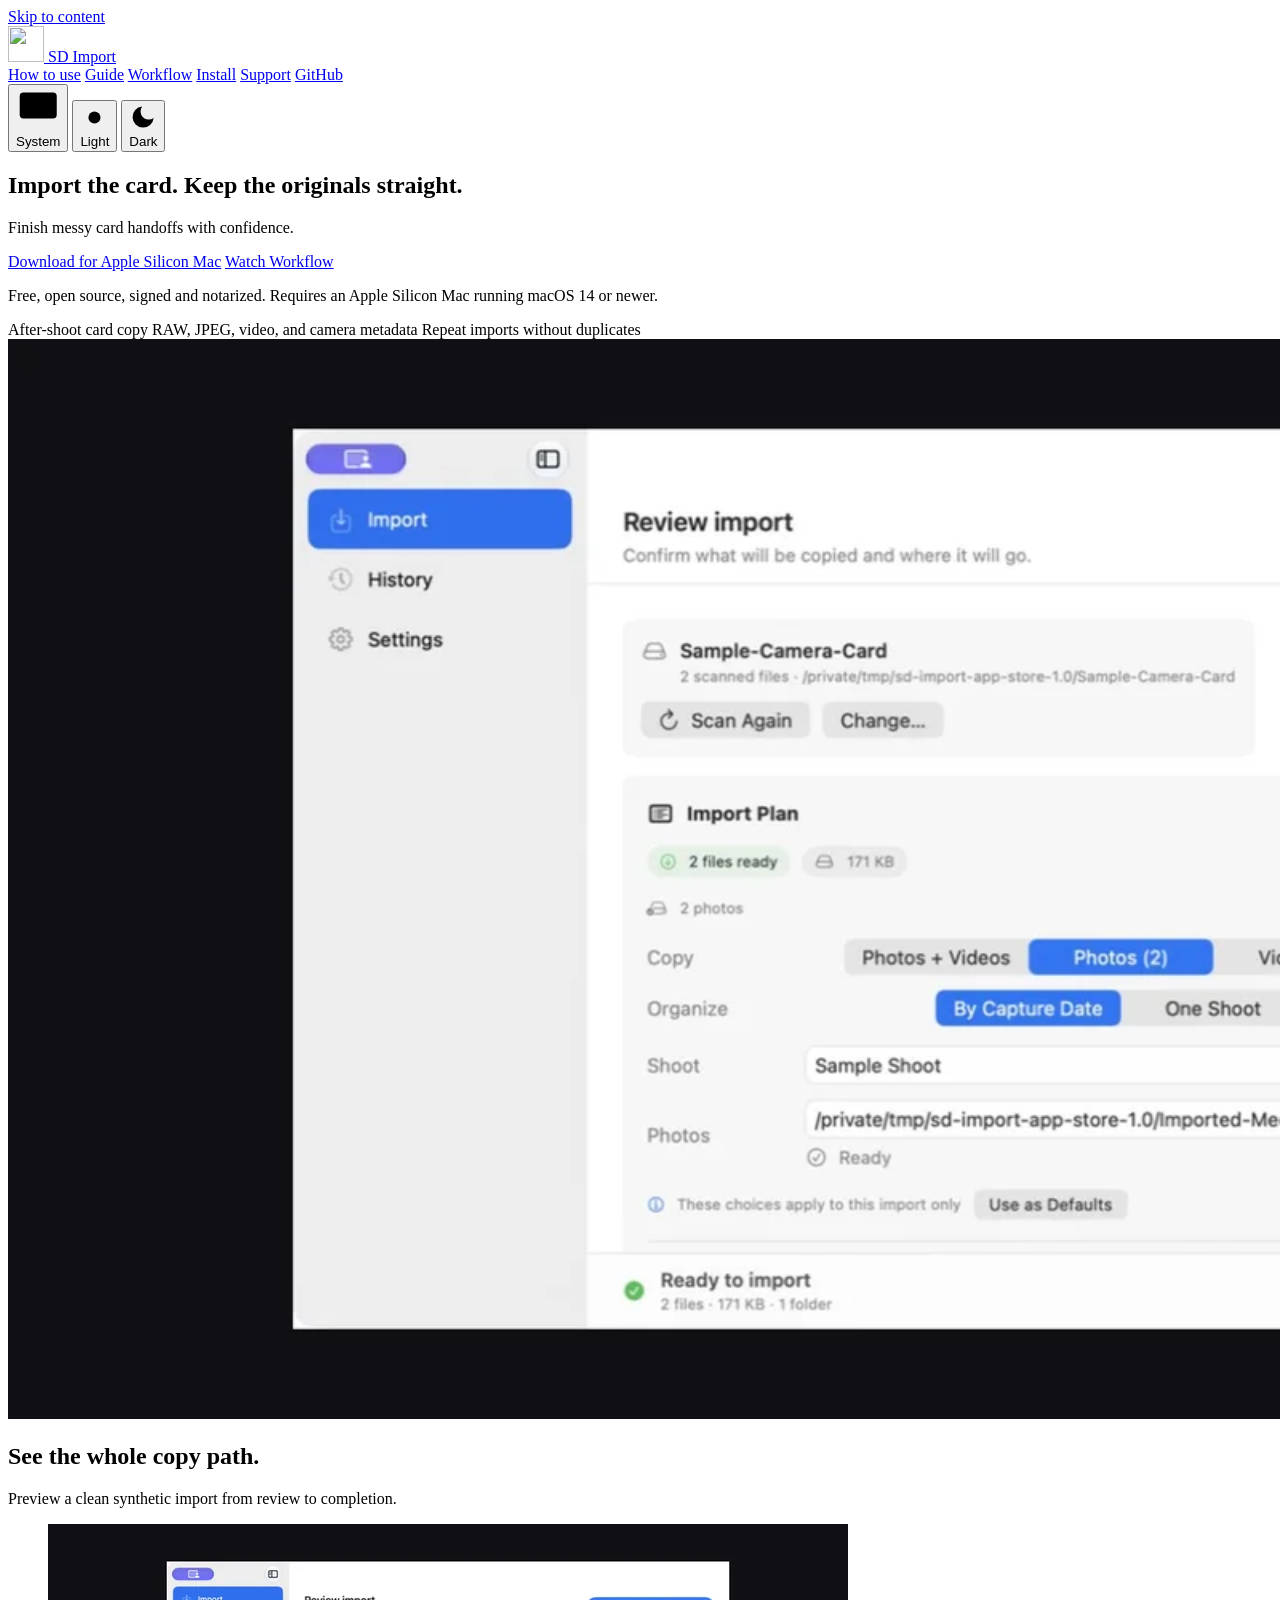
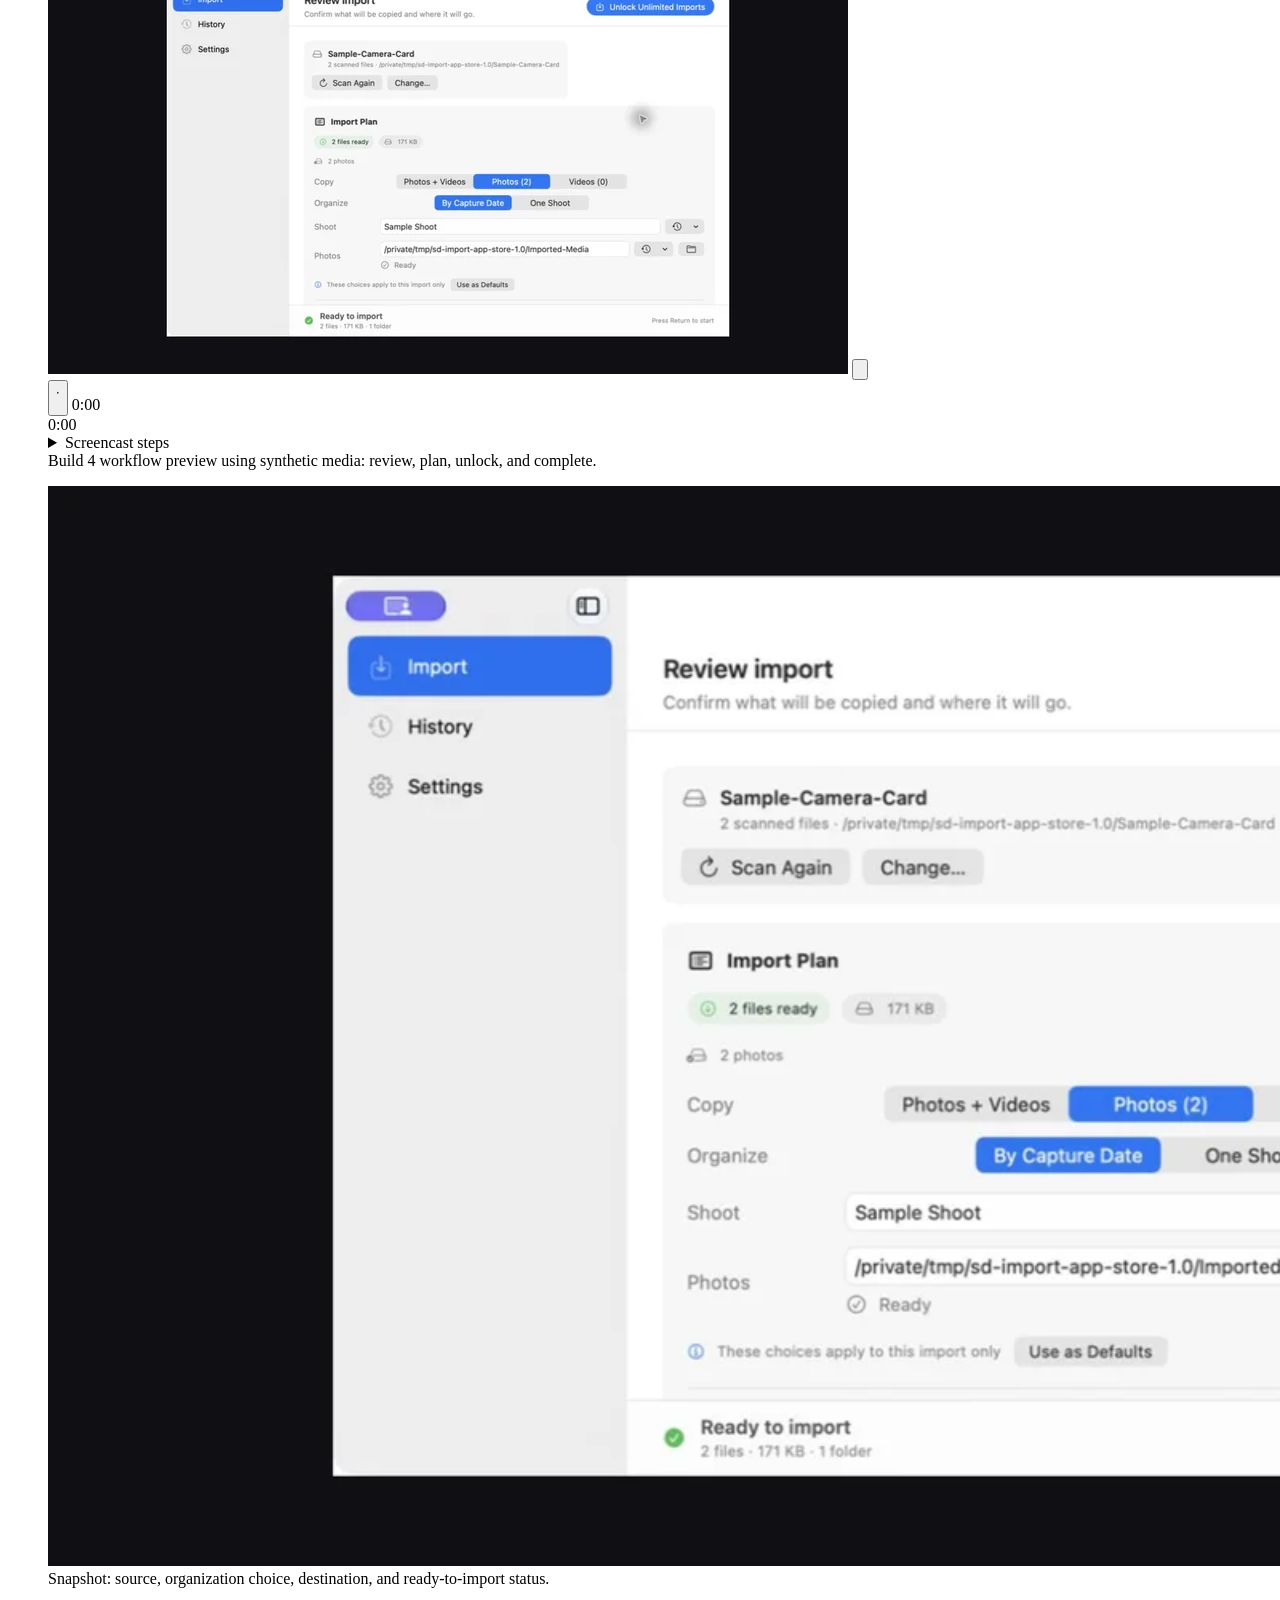
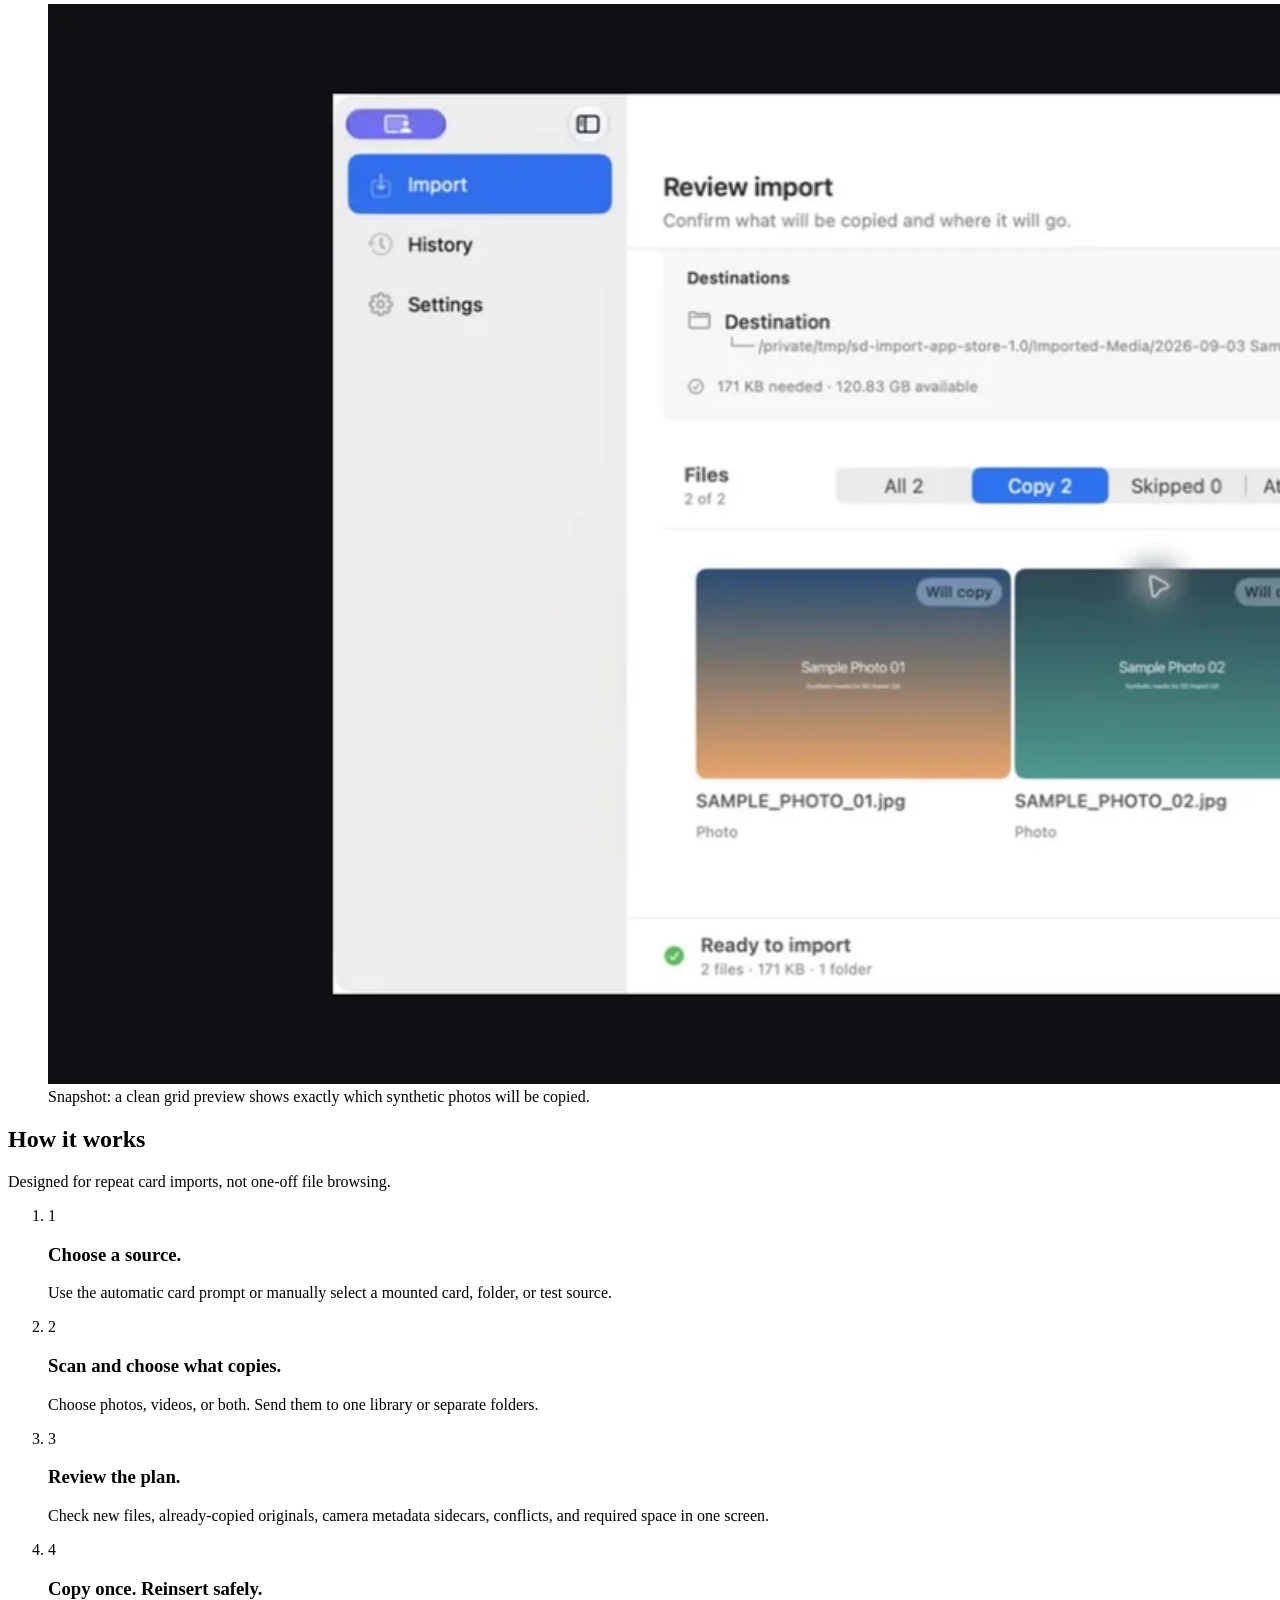
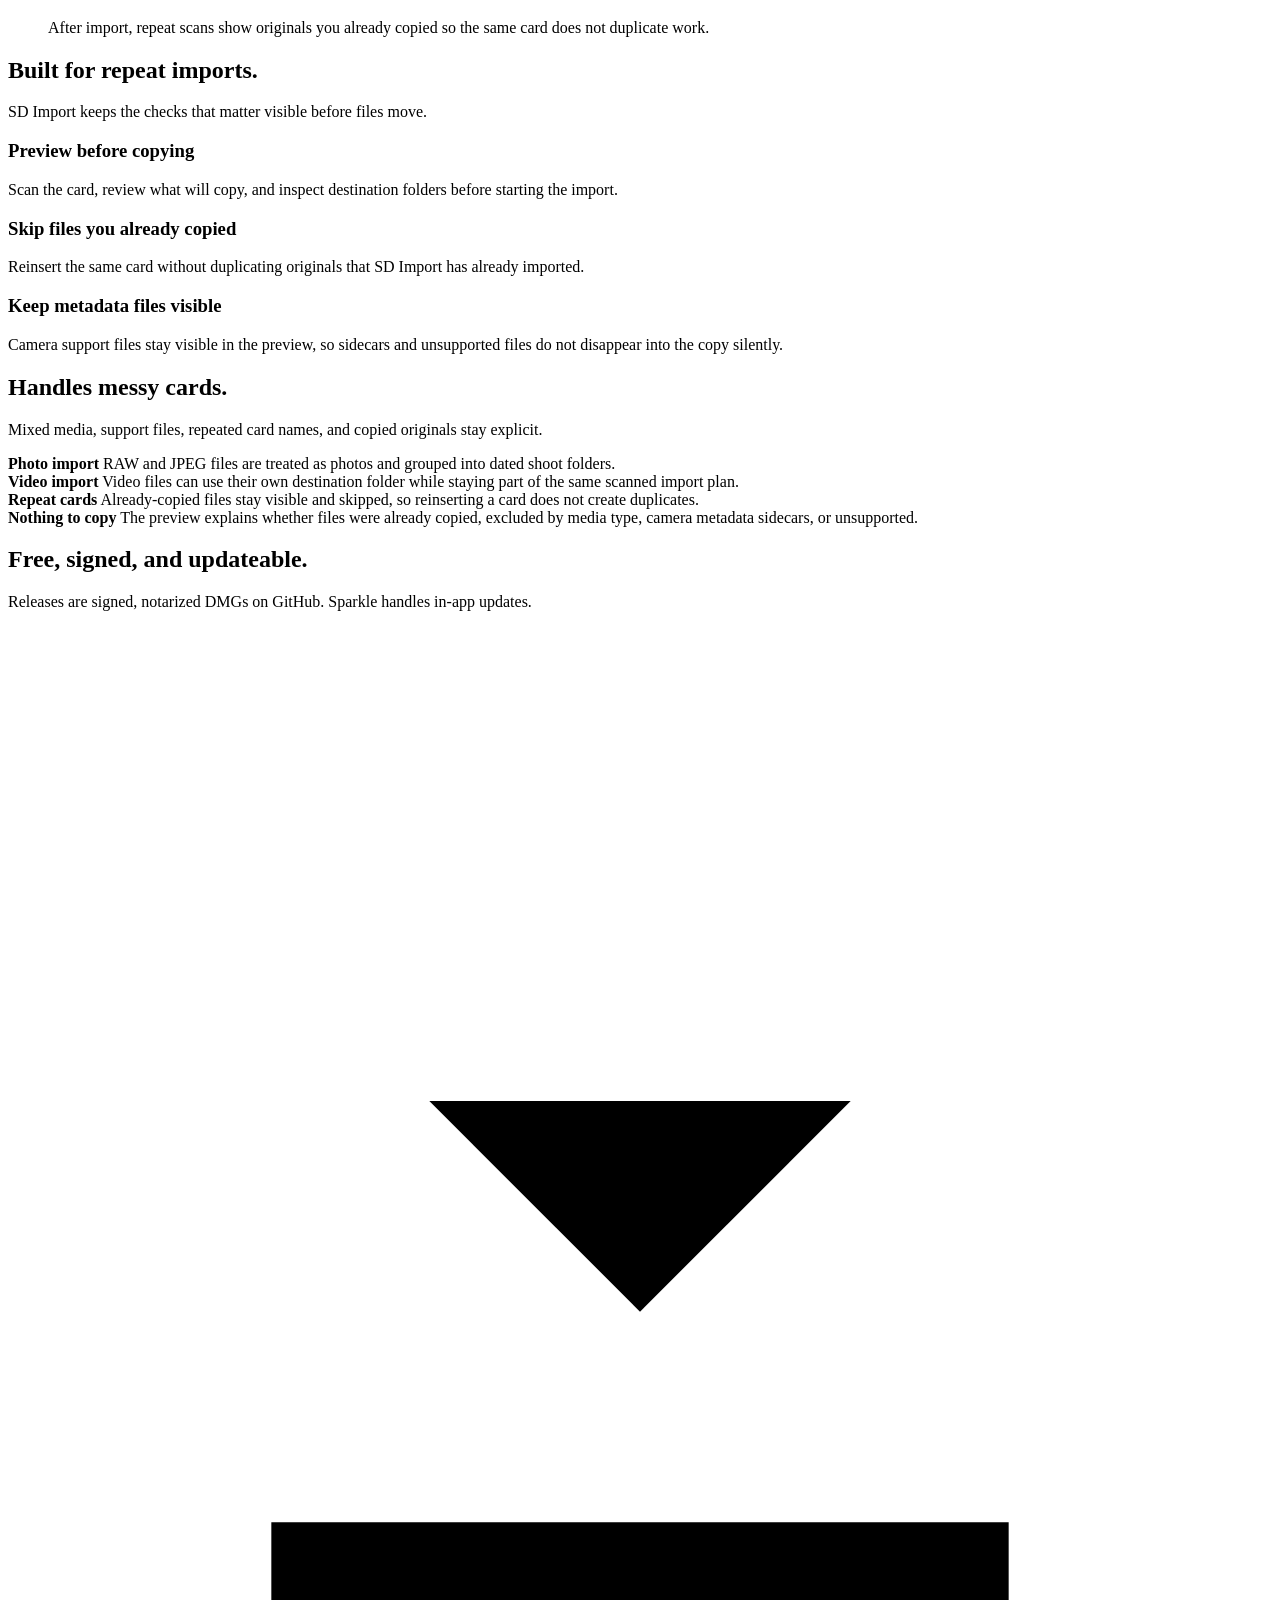
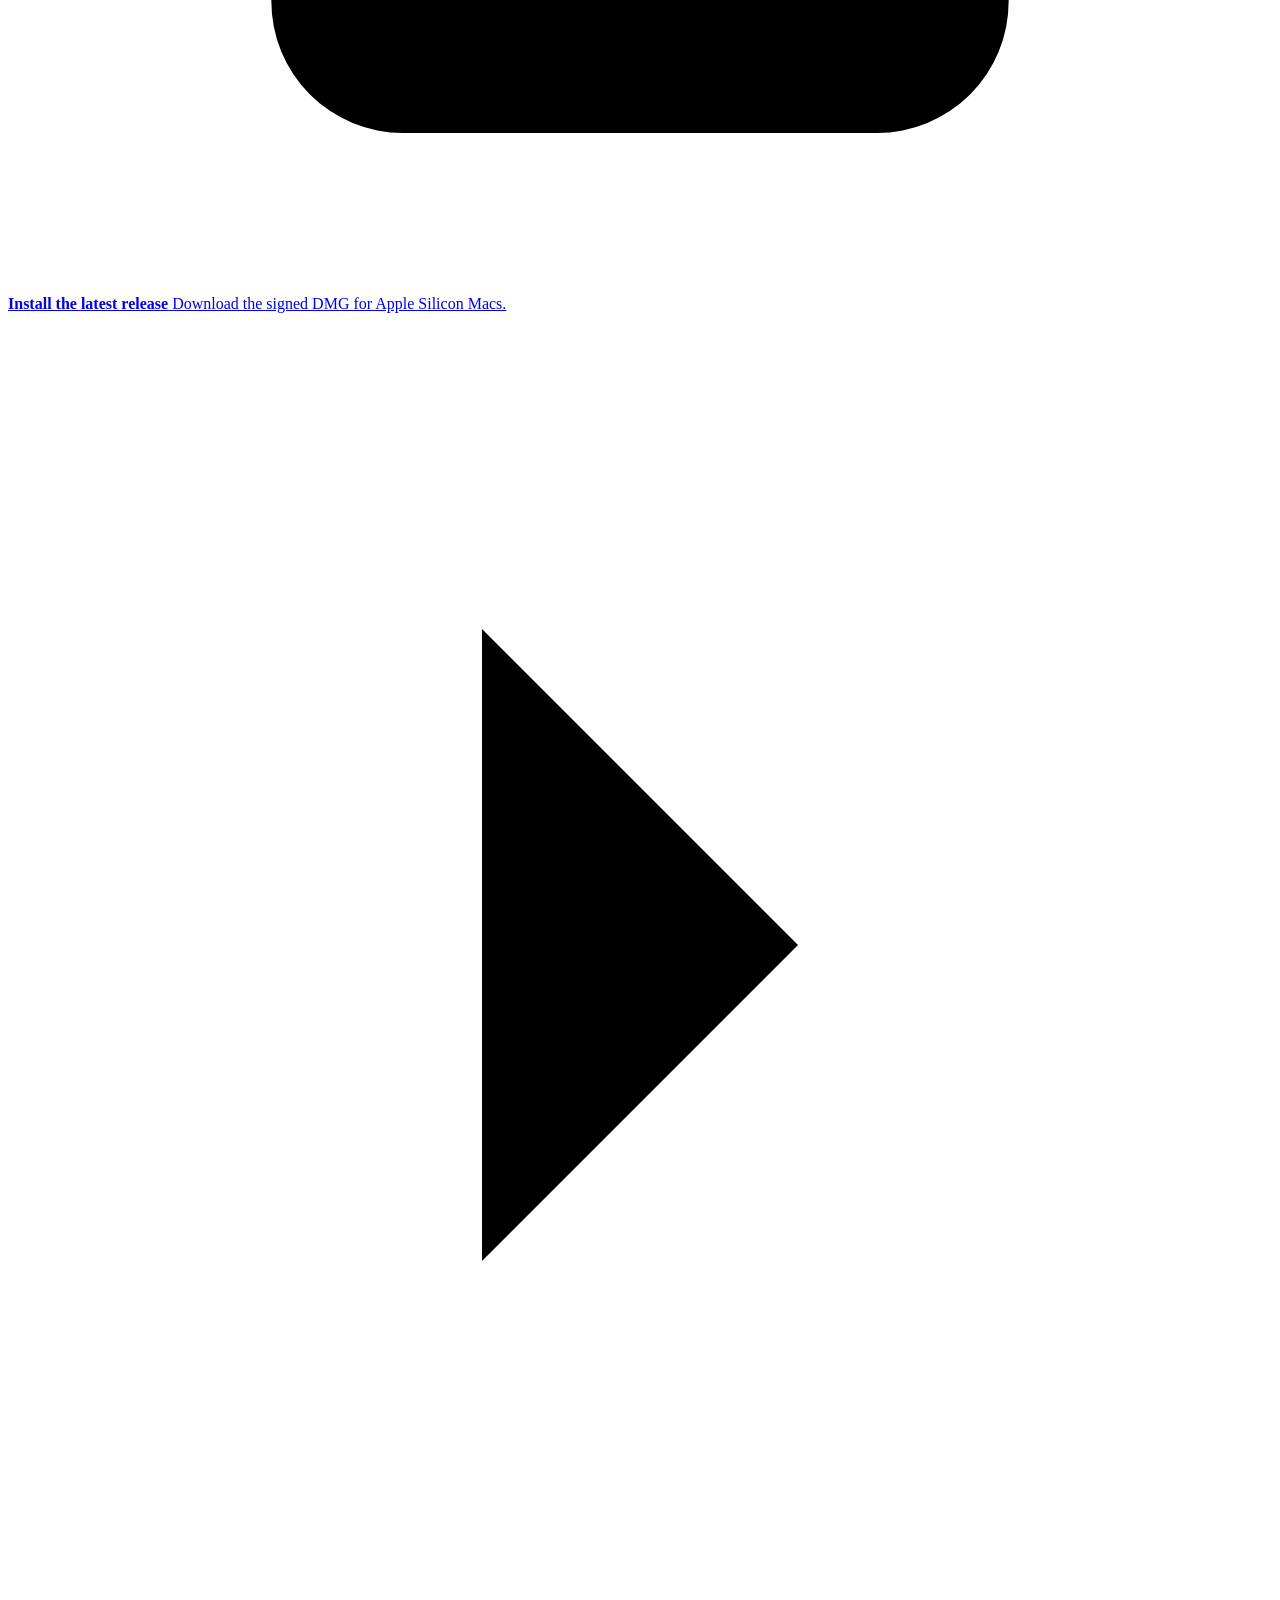
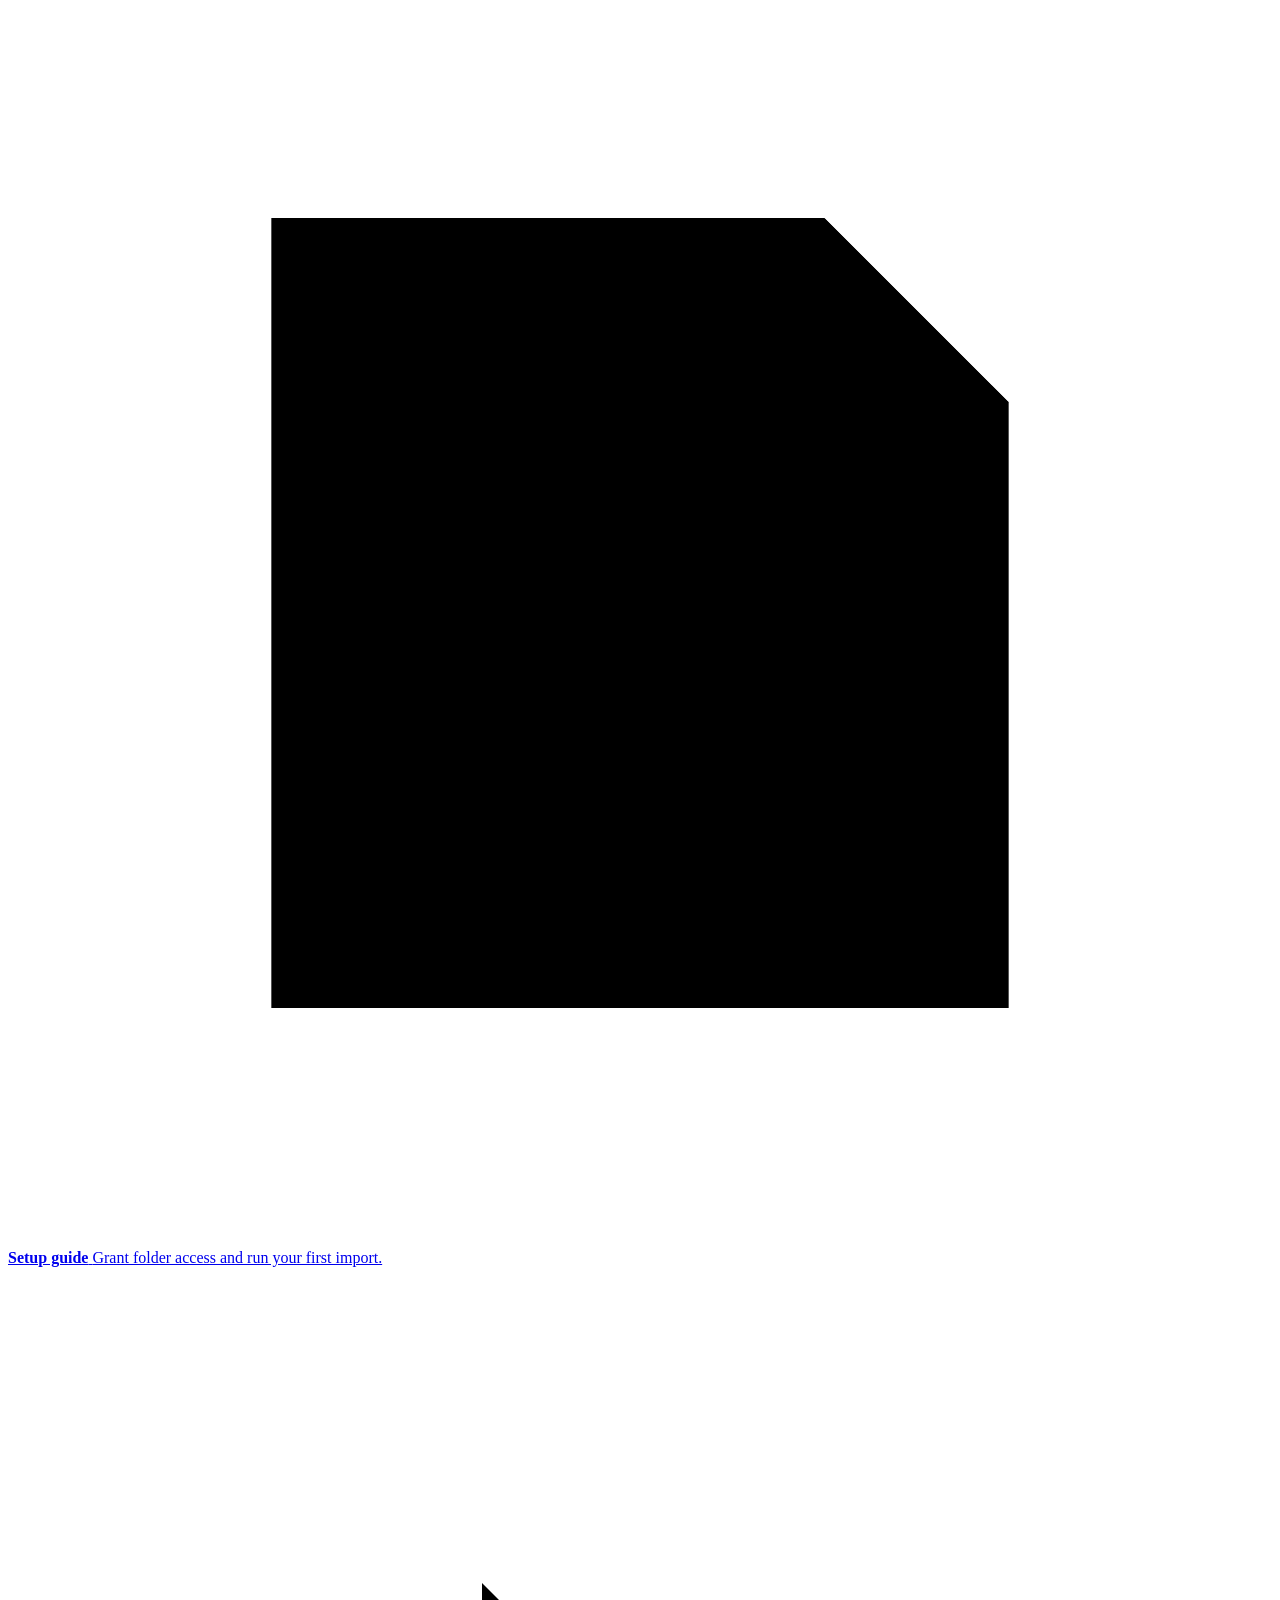
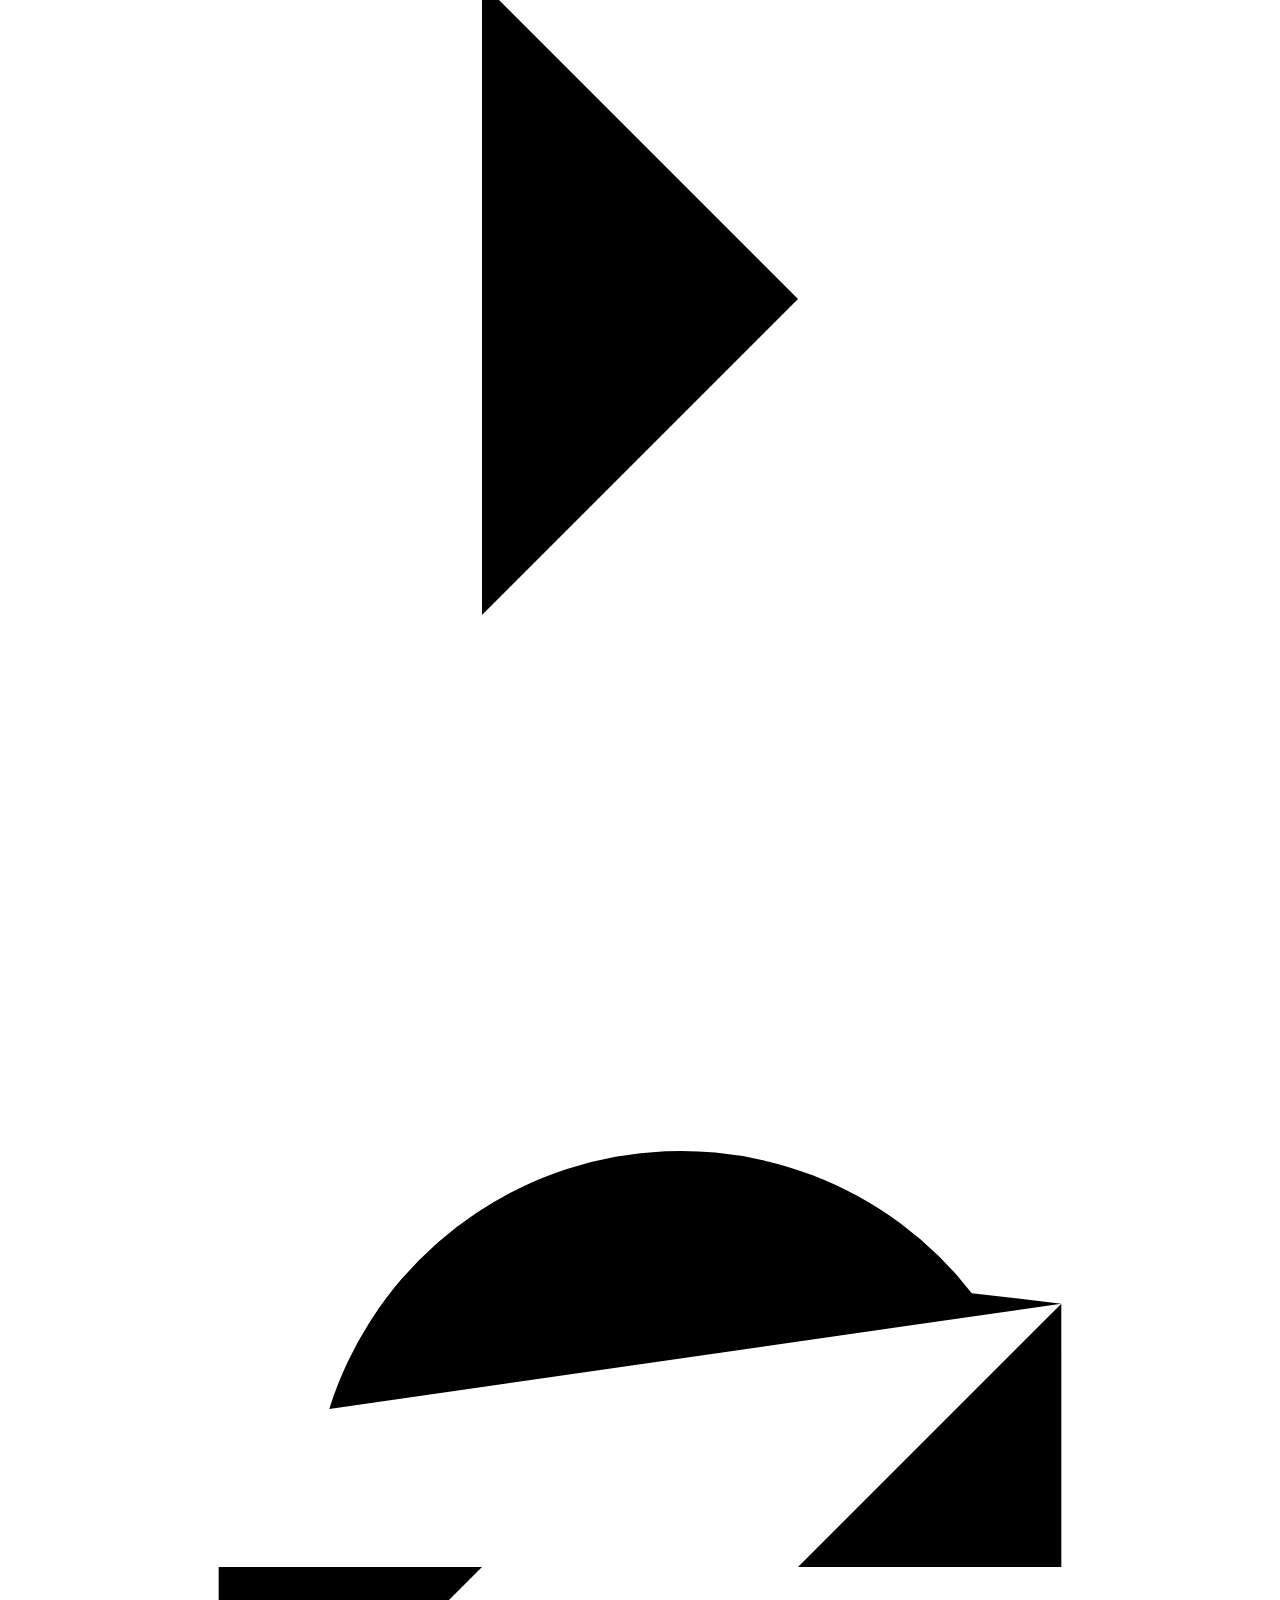
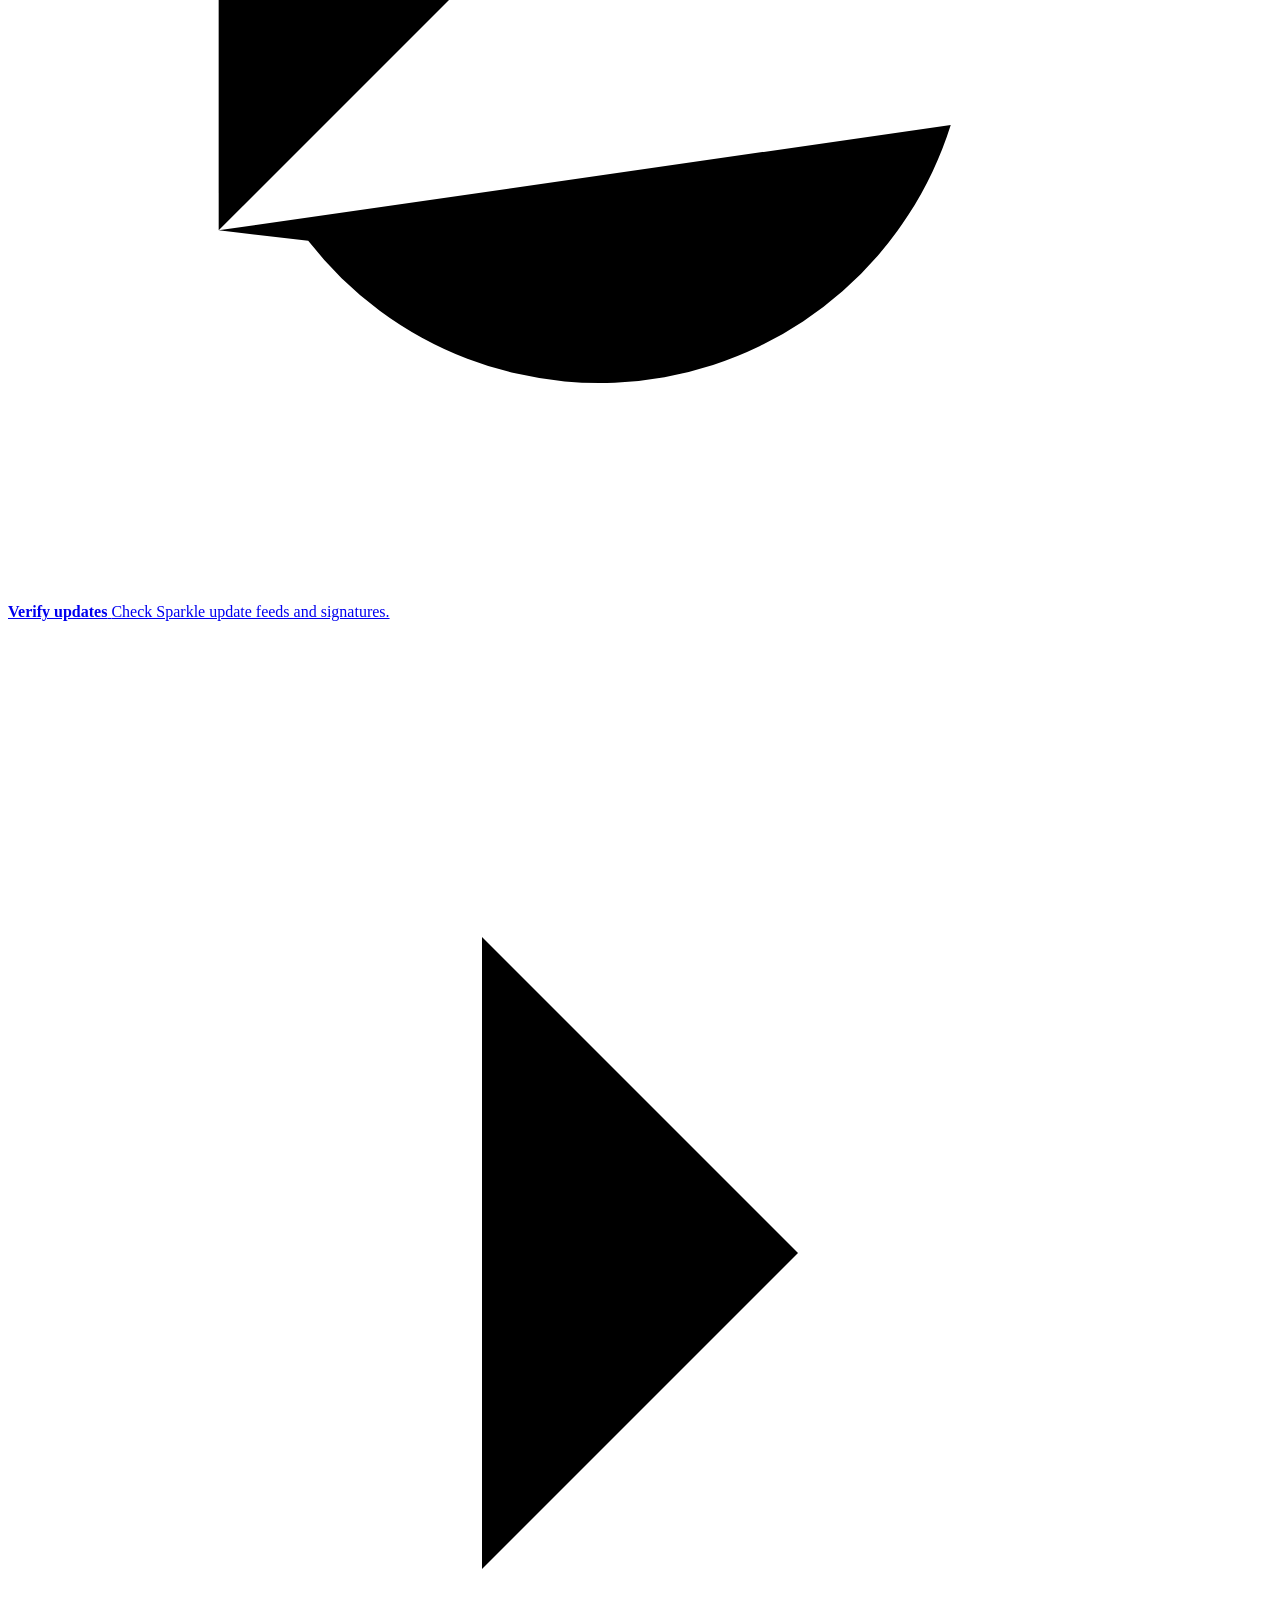
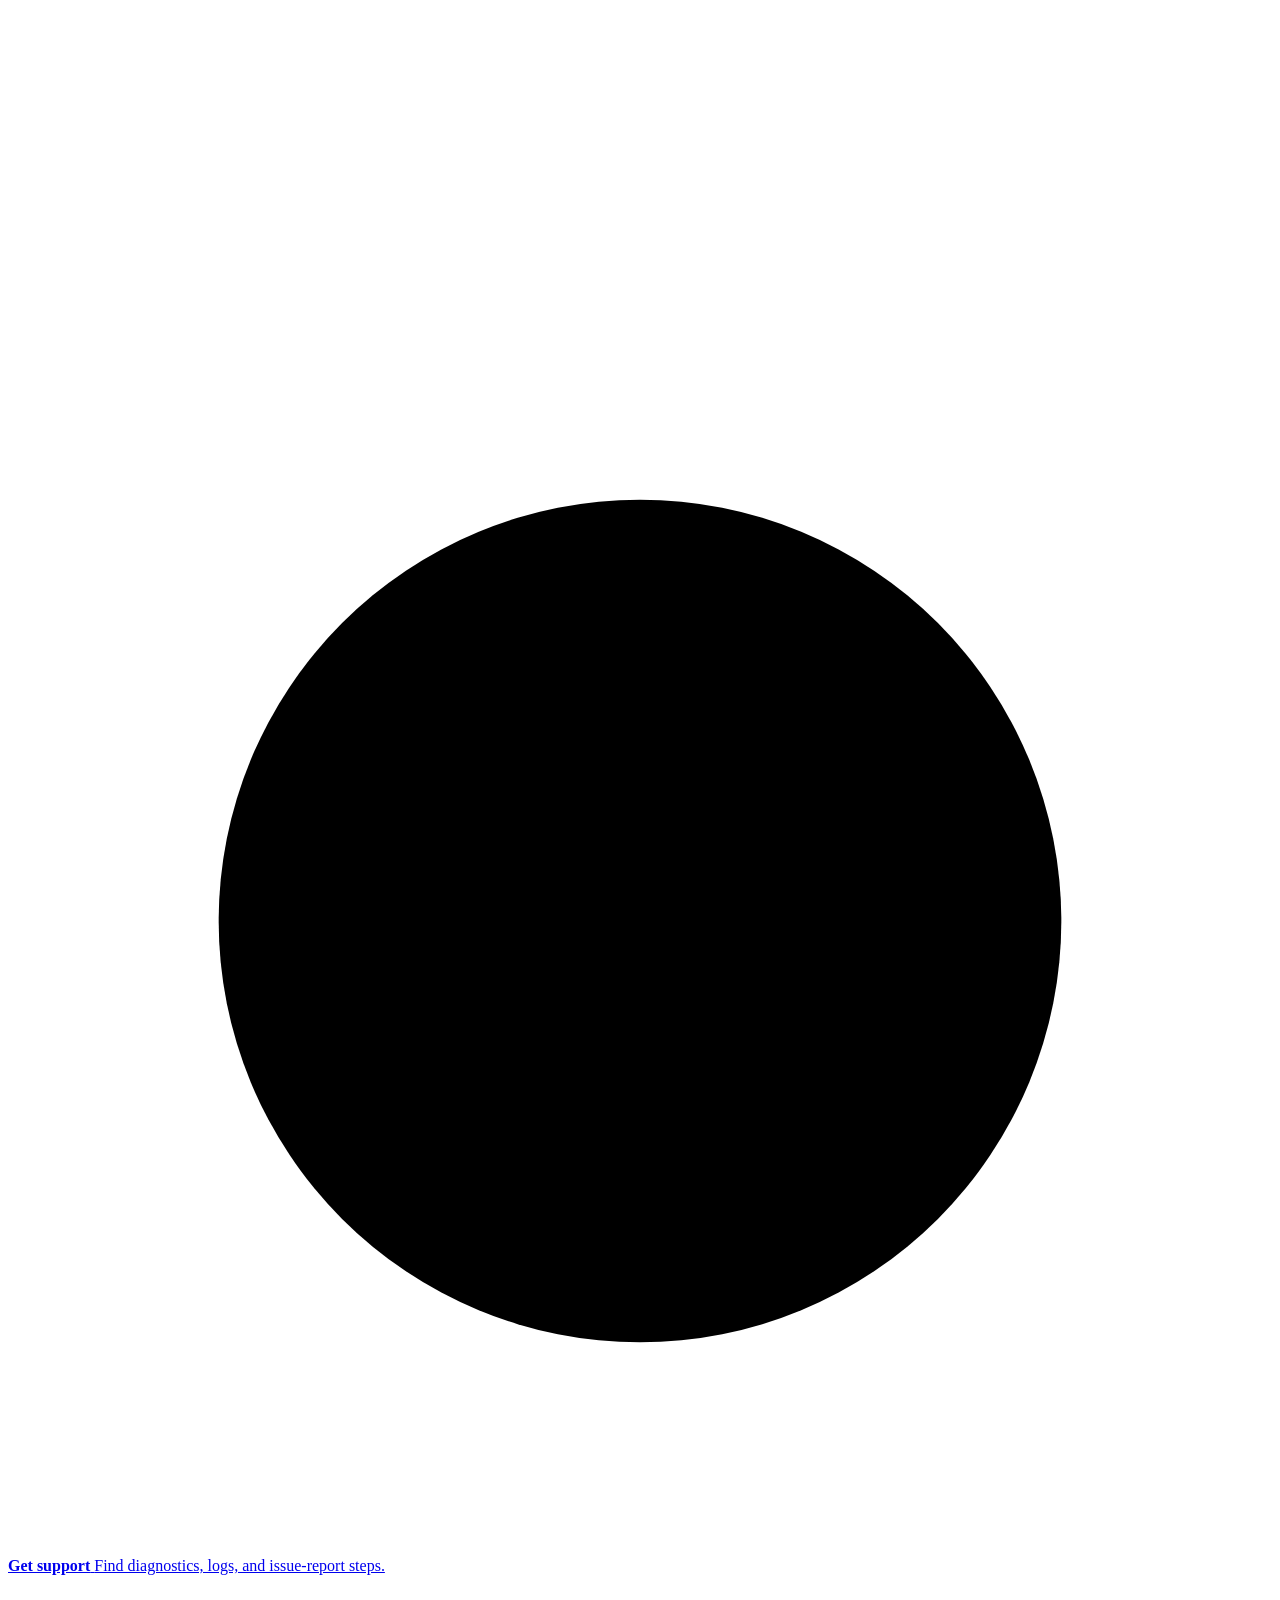
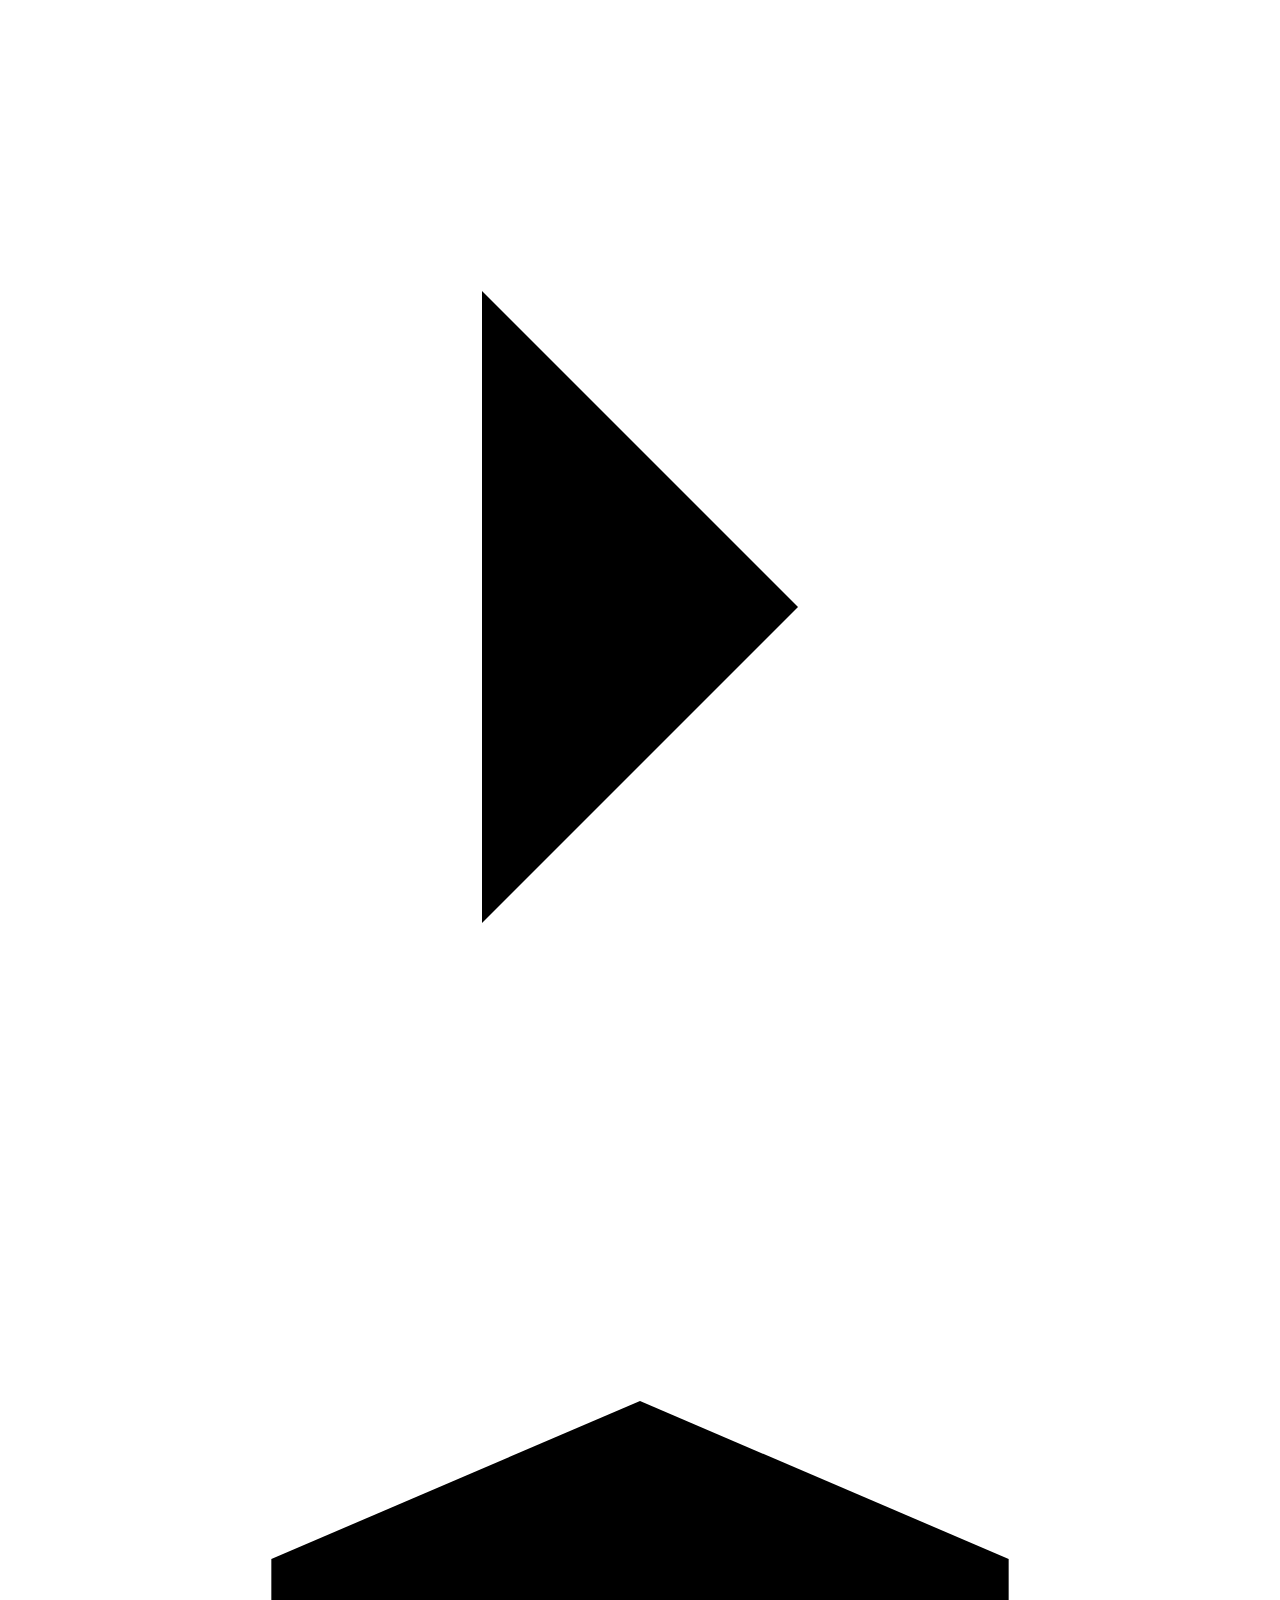
==== docs/index.html @ 29bde865 "Prepare Mac App Store website and release assets" ====
<!DOCTYPE html>
<html lang="en" data-theme="system">
<head>
    <meta charset="UTF-8">
    <meta name="viewport" content="width=device-width, initial-scale=1.0">
    <link rel="icon" type="image/png" sizes="32x32" href="assets/images/favicon-32.png">
    <link rel="icon" type="image/png" sizes="16x16" href="assets/images/favicon-16.png">
    <link rel="apple-touch-icon" href="assets/images/app-icon.png">
    <link rel="preload" as="image" href="assets/images/sd-import-screenshot-light-1200-20260903.webp" imagesrcset="assets/images/sd-import-screenshot-light-640-20260903.webp 640w, assets/images/sd-import-screenshot-light-1200-20260903.webp 1200w, assets/images/sd-import-screenshot-light-1920-20260903.webp 1920w" imagesizes="(max-width: 460px) calc(100vw - 32px), (max-width: 860px) calc(100vw - 40px), 1060px" media="(prefers-color-scheme: light)">
    <link rel="preload" as="image" href="assets/images/sd-import-screenshot-dark-1200-20260903.webp" imagesrcset="assets/images/sd-import-screenshot-dark-640-20260903.webp 640w, assets/images/sd-import-screenshot-dark-1200-20260903.webp 1200w, assets/images/sd-import-screenshot-dark-1920-20260903.webp 1920w" imagesizes="(max-width: 460px) calc(100vw - 32px), (max-width: 860px) calc(100vw - 40px), 1060px" media="(prefers-color-scheme: dark)">
    <meta name="theme-color" content="#ffffff" media="(prefers-color-scheme: light)">
    <meta name="theme-color" content="#0f0f12" media="(prefers-color-scheme: dark)">
    <script>
        document.documentElement.setAttribute("data-theme", localStorage.getItem("theme") || "system");
    </script>
    <title>SD Import - Confident photo and video card imports for macOS.</title>
    <meta name="description" content="SD Import is a free, open-source macOS app for previewing and copying SD-card photos and videos with scan-first planning, dedupe, Sparkle updates, and signed GitHub Releases.">
    <meta property="og:title" content="SD Import">
    <meta property="og:description" content="Confident photo and video card imports for macOS.">
    <meta property="og:type" content="website">
    <meta property="og:url" content="https://sd.jenny.media/">
    <meta property="og:image" content="https://sd.jenny.media/assets/images/sd-import-screenshot.png">
    <meta property="og:image:width" content="1920">
    <meta property="og:image:height" content="1080">
    <meta property="og:site_name" content="SD Import">
    <meta name="twitter:card" content="summary_large_image">
    <meta name="twitter:title" content="SD Import">
    <meta name="twitter:description" content="Confident photo and video card imports for macOS.">
    <meta name="twitter:image" content="https://sd.jenny.media/assets/images/sd-import-screenshot.png">
    <link rel="canonical" href="https://sd.jenny.media/">
    <link rel="stylesheet" href="assets/site-20260512.css?v=20260530c">
    <script type="application/ld+json">
        {
            "@context": "https://schema.org",
            "@type": "SoftwareApplication",
            "name": "SD Import",
            "applicationCategory": "MultimediaApplication",
            "operatingSystem": "macOS 14 or newer",
            "softwareRequirements": "Apple Silicon Mac",
            "description": "A free, open-source macOS app for scan-first SD-card photo and video imports with previewed destinations.",
            "image": "https://sd.jenny.media/assets/images/sd-import-screenshot.png",
            "downloadUrl": "https://github.com/xcv58/sd-import/releases/latest/download/SD-Import.dmg",
            "license": "https://github.com/xcv58/sd-import/blob/master/LICENSE",
            "isAccessibleForFree": true
        }
    </script>
</head>
<body class="preload">
    <a class="skip-link" href="#main">Skip to content</a>
    <div class="container">
        <header class="site-header">
            <a class="logo" href="index.html" aria-label="SD Import home">
                <img src="assets/images/app-icon-72-20260512.webp" width="36" height="36" alt="">
                <span>SD Import</span>
            </a>
            <div class="nav-wrapper">
                <nav class="nav-links" aria-label="Primary">
                    <a href="#how-to-use">How to use</a>
                    <a href="user-guide.html">Guide</a>
                    <a href="#workflow">Workflow</a>
                    <a href="install.html">Install</a>
                    <a href="support.html">Support</a>
                    <a href="https://github.com/xcv58/sd-import">GitHub</a>
                </nav>
                <div class="theme-switch" role="group" aria-label="Theme">
                    <button class="theme-btn" type="button" data-theme-value="system" aria-label="System theme" title="System theme"><svg viewBox="0 0 24 24" aria-hidden="true"><rect x="2" y="3" width="20" height="14" rx="2" ry="2"></rect><line x1="8" y1="21" x2="16" y2="21"></line><line x1="12" y1="17" x2="12" y2="21"></line></svg><span>System</span></button>
                    <button class="theme-btn" type="button" data-theme-value="light" aria-label="Light theme" title="Light theme"><svg viewBox="0 0 24 24" aria-hidden="true"><circle cx="12" cy="12" r="5"></circle><line x1="12" y1="1" x2="12" y2="3"></line><line x1="12" y1="21" x2="12" y2="23"></line><line x1="4.22" y1="4.22" x2="5.64" y2="5.64"></line><line x1="18.36" y1="18.36" x2="19.78" y2="19.78"></line><line x1="1" y1="12" x2="3" y2="12"></line><line x1="21" y1="12" x2="23" y2="12"></line><line x1="4.22" y1="19.78" x2="5.64" y2="18.36"></line><line x1="18.36" y1="5.64" x2="19.78" y2="4.22"></line></svg><span>Light</span></button>
                    <button class="theme-btn" type="button" data-theme-value="dark" aria-label="Dark theme" title="Dark theme"><svg viewBox="0 0 24 24" aria-hidden="true"><path d="M21 12.79A9 9 0 1 1 11.21 3 7 7 0 0 0 21 12.79z"></path></svg><span>Dark</span></button>
                </div>
            </div>
        </header>
    </div>

    <main id="main">
        <section class="hero container">
            <h1>Import the card. Keep the originals straight.</h1>
            <p class="hero-copy">Finish messy card handoffs with confidence.</p>
            <div class="cta-group">
                <a class="cta-button cta-primary" href="https://github.com/xcv58/sd-import/releases/latest/download/SD-Import.dmg">Download for Apple Silicon Mac</a>
                <a class="cta-button cta-secondary" href="#workflow">Watch Workflow</a>
            </div>
            <p class="cta-note">Free, open source, signed and notarized. Requires an Apple Silicon Mac running macOS 14 or newer.</p>

            <div class="hero-use-case">
                <span>After-shoot card copy</span>
                <span>RAW, JPEG, video, and camera metadata</span>
                <span>Repeat imports without duplicates</span>
            </div>

            <div class="hero-visual">
                <picture class="hero-visual-picture">
                    <source type="image/webp" srcset="assets/images/sd-import-screenshot-light-640-20260903.webp 640w, assets/images/sd-import-screenshot-light-1200-20260903.webp 1200w, assets/images/sd-import-screenshot-light-1920-20260903.webp 1920w" data-light-srcset="assets/images/sd-import-screenshot-light-640-20260903.webp 640w, assets/images/sd-import-screenshot-light-1200-20260903.webp 1200w, assets/images/sd-import-screenshot-light-1920-20260903.webp 1920w" data-dark-srcset="assets/images/sd-import-screenshot-dark-640-20260903.webp 640w, assets/images/sd-import-screenshot-dark-1200-20260903.webp 1200w, assets/images/sd-import-screenshot-dark-1920-20260903.webp 1920w" sizes="(max-width: 460px) calc(100vw - 32px), (max-width: 860px) calc(100vw - 40px), 1060px">
                    <img class="hero-screenshot" src="assets/images/sd-import-screenshot-light-20260903.png" data-light-src="assets/images/sd-import-screenshot-light-20260903.png" data-dark-src="assets/images/sd-import-screenshot-dark-20260903.png" width="1920" height="1080" fetchpriority="high" decoding="async" alt="SD Import review screen showing two synthetic photos, capture-date organization, a selected destination, and a ready-to-import plan.">
                </picture>
            </div>
        </section>

        <section class="section section-divider" id="workflow">
            <div class="container media-layout">
                <div class="section-header">
                    <h2>See the whole copy path.</h2>
                    <p>Preview a clean synthetic import from review to completion.</p>
                </div>
                <div class="media-grid">
                    <figure class="media-frame">
                        <div class="lite-video-player" data-video-player>
                            <video playsinline muted preload="metadata" poster="assets/images/sd-import-screenshot-light-800-20260903.webp" data-light-poster="assets/images/sd-import-screenshot-light-800-20260903.webp" data-dark-poster="assets/images/sd-import-screenshot-dark-800-20260903.webp" aria-describedby="screencast-caption">
                                <source src="assets/media/sd-import-screencast-light-20260903.mp4" data-light-src="assets/media/sd-import-screencast-light-20260903.mp4" data-dark-src="assets/media/sd-import-screencast-dark-20260903.mp4" type="video/mp4">
                                Your browser does not support the SD Import screencast.
                            </video>
                            <button class="video-overlay-play" type="button" data-video-overlay aria-label="Play screencast">
                                <svg viewBox="0 0 24 24" aria-hidden="true">
                                    <path d="M8 5v14l11-7Z"></path>
                                </svg>
                            </button>
                            <div class="lite-video-controls" aria-label="Screencast controls">
                                <button class="video-control video-play-toggle" type="button" data-video-play aria-label="Play screencast">
                                    <svg class="icon-play" viewBox="0 0 24 24" aria-hidden="true">
                                        <path d="M8 5v14l11-7Z"></path>
                                    </svg>
                                    <svg class="icon-pause" viewBox="0 0 24 24" aria-hidden="true">
                                        <path d="M8 5v14M16 5v14"></path>
                                    </svg>
                                </button>
                                <span class="video-time" data-video-current>0:00</span>
                                <div class="video-scrubber" data-video-scrubber role="slider" tabindex="0" aria-label="Screencast timeline" aria-valuemin="0" aria-valuemax="1000" aria-valuenow="0" aria-valuetext="0:00">
                                    <span class="video-scrubber-track">
                                        <span class="video-scrubber-fill" data-video-progress></span>
                                    </span>
                                </div>
                                <span class="video-time" data-video-duration>0:00</span>
                            </div>
                        </div>
                        <details class="video-transcript">
                            <summary>Screencast steps</summary>
                            <ol>
                                <li>The file preview shows two synthetic photos ready to copy.</li>
                                <li>The import plan shows capture-date organization and the selected destination.</li>
                                <li>The lifetime purchase sheet explains the one-time unlock and Family Sharing.</li>
                                <li>The completion receipt confirms two copied files with no skips or failures.</li>
                            </ol>
                        </details>
                        <figcaption id="screencast-caption">Build 4 workflow preview using synthetic media: review, plan, unlock, and complete.</figcaption>
                    </figure>
                    <figure class="media-frame">
                        <picture>
                            <source type="image/webp" srcset="assets/images/sd-import-screenshot-light-640-20260903.webp 640w, assets/images/sd-import-screenshot-light-1200-20260903.webp 1200w, assets/images/sd-import-screenshot-light-1920-20260903.webp 1920w" data-light-srcset="assets/images/sd-import-screenshot-light-640-20260903.webp 640w, assets/images/sd-import-screenshot-light-1200-20260903.webp 1200w, assets/images/sd-import-screenshot-light-1920-20260903.webp 1920w" data-dark-srcset="assets/images/sd-import-screenshot-dark-640-20260903.webp 640w, assets/images/sd-import-screenshot-dark-1200-20260903.webp 1200w, assets/images/sd-import-screenshot-dark-1920-20260903.webp 1920w" sizes="(max-width: 860px) calc(100vw - 40px), 709px">
                            <img src="assets/images/sd-import-screenshot-light-20260903.png" data-light-src="assets/images/sd-import-screenshot-light-20260903.png" data-dark-src="assets/images/sd-import-screenshot-dark-20260903.png" width="1920" height="1080" loading="lazy" decoding="async" alt="SD Import destination plan for two synthetic photos organized as Sample Shoot.">
                        </picture>
                        <figcaption>Snapshot: source, organization choice, destination, and ready-to-import status.</figcaption>
                    </figure>
                    <figure class="media-frame">
                        <picture>
                            <source type="image/webp" srcset="assets/images/sd-import-screenshot-files-light-640-20260903.webp 640w, assets/images/sd-import-screenshot-files-light-1200-20260903.webp 1200w, assets/images/sd-import-screenshot-files-light-1920-20260903.webp 1920w" data-light-srcset="assets/images/sd-import-screenshot-files-light-640-20260903.webp 640w, assets/images/sd-import-screenshot-files-light-1200-20260903.webp 1200w, assets/images/sd-import-screenshot-files-light-1920-20260903.webp 1920w" data-dark-srcset="assets/images/sd-import-screenshot-files-dark-640-20260903.webp 640w, assets/images/sd-import-screenshot-files-dark-1200-20260903.webp 1200w, assets/images/sd-import-screenshot-files-dark-1920-20260903.webp 1920w" sizes="(max-width: 860px) calc(100vw - 40px), 709px">
                            <img src="assets/images/sd-import-screenshot-files-light-20260903.png" data-light-src="assets/images/sd-import-screenshot-files-light-20260903.png" data-dark-src="assets/images/sd-import-screenshot-files-dark-20260903.png" width="1920" height="1080" loading="lazy" decoding="async" alt="SD Import grid preview showing two synthetic sample photos marked Will copy.">
                        </picture>
                        <figcaption>Snapshot: a clean grid preview shows exactly which synthetic photos will be copied.</figcaption>
                    </figure>
                </div>
            </div>
        </section>

        <section class="section section-divider" id="how-to-use">
            <div class="container two-column">
                <div class="section-header">
                    <h2>How it works</h2>
                    <p>Designed for repeat card imports, not one-off file browsing.</p>
                </div>
                <ol class="workflow-steps">
                    <li>
                        <span class="step-number">1</span>
                        <div>
                            <h3>Choose a source.</h3>
                            <p>Use the automatic card prompt or manually select a mounted card, folder, or test source.</p>
                        </div>
                    </li>
                    <li>
                        <span class="step-number">2</span>
                        <div>
                            <h3>Scan and choose what copies.</h3>
                            <p>Choose photos, videos, or both. Send them to one library or separate folders.</p>
                        </div>
                    </li>
                    <li>
                        <span class="step-number">3</span>
                        <div>
                            <h3>Review the plan.</h3>
                            <p>Check new files, already-copied originals, camera metadata sidecars, conflicts, and required space in one screen.</p>
                        </div>
                    </li>
                    <li>
                        <span class="step-number">4</span>
                        <div>
                            <h3>Copy once. Reinsert safely.</h3>
                            <p>After import, repeat scans show originals you already copied so the same card does not duplicate work.</p>
                        </div>
                    </li>
                </ol>
            </div>
        </section>

        <section class="section section-divider">
            <div class="container">
                <div class="section-header">
                    <h2>Built for repeat imports.</h2>
                    <p>SD Import keeps the checks that matter visible before files move.</p>
                </div>
                <div class="grid">
                    <article class="card">
                        <h3>Preview before copying</h3>
                        <p>Scan the card, review what will copy, and inspect destination folders before starting the import.</p>
                    </article>
                    <article class="card">
                        <h3>Skip files you already copied</h3>
                        <p>Reinsert the same card without duplicating originals that SD Import has already imported.</p>
                    </article>
                    <article class="card">
                        <h3>Keep metadata files visible</h3>
                        <p>Camera support files stay visible in the preview, so sidecars and unsupported files do not disappear into the copy silently.</p>
                    </article>
                </div>
            </div>
        </section>

        <section class="section section-divider" id="use-cases">
            <div class="container two-column">
                <div class="section-header">
                    <h2>Handles messy cards.</h2>
                    <p>Mixed media, support files, repeated card names, and copied originals stay explicit.</p>
                </div>
                <div class="use-case-list">
                    <div class="use-case-row">
                        <strong>Photo import</strong>
                        <span>RAW and JPEG files are treated as photos and grouped into dated shoot folders.</span>
                    </div>
                    <div class="use-case-row">
                        <strong>Video import</strong>
                        <span>Video files can use their own destination folder while staying part of the same scanned import plan.</span>
                    </div>
                    <div class="use-case-row">
                        <strong>Repeat cards</strong>
                        <span>Already-copied files stay visible and skipped, so reinserting a card does not create duplicates.</span>
                    </div>
                    <div class="use-case-row">
                        <strong>Nothing to copy</strong>
                        <span>The preview explains whether files were already copied, excluded by media type, camera metadata sidecars, or unsupported.</span>
                    </div>
                </div>
            </div>
        </section>

        <section class="section section-divider">
            <div class="container two-column">
                <div class="section-header">
                    <h2>Free, signed, and updateable.</h2>
                    <p>Releases are signed, notarized DMGs on GitHub. Sparkle handles in-app updates.</p>
                </div>
                <nav class="resource-list" aria-label="Release resources">
                    <a class="resource-link" href="install.html">
                        <span class="resource-icon" aria-hidden="true">
                            <svg viewBox="0 0 24 24">
                                <path d="M12 3v10"></path>
                                <path d="m8 9 4 4 4-4"></path>
                                <path d="M5 17v1.5A2.5 2.5 0 0 0 7.5 21h9a2.5 2.5 0 0 0 2.5-2.5V17"></path>
                            </svg>
                        </span>
                        <span class="resource-copy">
                            <strong>Install the latest release</strong>
                            <span>Download the signed DMG for Apple Silicon Macs.</span>
                        </span>
                        <span class="resource-arrow" aria-hidden="true">
                            <svg viewBox="0 0 24 24">
                                <path d="m9 18 6-6-6-6"></path>
                            </svg>
                        </span>
                    </a>
                    <a class="resource-link" href="user-guide.html">
                        <span class="resource-icon" aria-hidden="true">
                            <svg viewBox="0 0 24 24">
                                <path d="M5 4.5h10.5L19 8v11.5H5z"></path>
                                <path d="M15.5 4.5V8H19"></path>
                                <path d="M8 12h8"></path>
                                <path d="M8 15.5h6"></path>
                            </svg>
                        </span>
                        <span class="resource-copy">
                            <strong>Setup guide</strong>
                            <span>Grant folder access and run your first import.</span>
                        </span>
                        <span class="resource-arrow" aria-hidden="true">
                            <svg viewBox="0 0 24 24">
                                <path d="m9 18 6-6-6-6"></path>
                            </svg>
                        </span>
                    </a>
                    <a class="resource-link" href="updates.html">
                        <span class="resource-icon" aria-hidden="true">
                            <svg viewBox="0 0 24 24">
                                <path d="M20 7v5h-5"></path>
                                <path d="M4 17v-5h5"></path>
                                <path d="M6.1 9A7 7 0 0 1 18.3 6.8L20 7"></path>
                                <path d="M17.9 15A7 7 0 0 1 5.7 17.2L4 17"></path>
                            </svg>
                        </span>
                        <span class="resource-copy">
                            <strong>Verify updates</strong>
                            <span>Check Sparkle update feeds and signatures.</span>
                        </span>
                        <span class="resource-arrow" aria-hidden="true">
                            <svg viewBox="0 0 24 24">
                                <path d="m9 18 6-6-6-6"></path>
                            </svg>
                        </span>
                    </a>
                    <a class="resource-link" href="support.html">
                        <span class="resource-icon" aria-hidden="true">
                            <svg viewBox="0 0 24 24">
                                <circle cx="12" cy="12" r="8"></circle>
                                <path d="M10.3 9.4A2.2 2.2 0 0 1 12 8.7c1.3 0 2.2.8 2.2 2 0 1.7-2.2 1.8-2.2 3.3"></path>
                                <path d="M12 17h.01"></path>
                            </svg>
                        </span>
                        <span class="resource-copy">
                            <strong>Get support</strong>
                            <span>Find diagnostics, logs, and issue-report steps.</span>
                        </span>
                        <span class="resource-arrow" aria-hidden="true">
                            <svg viewBox="0 0 24 24">
                                <path d="m9 18 6-6-6-6"></path>
                            </svg>
                        </span>
                    </a>
                    <a class="resource-link" href="privacy.html">
                        <span class="resource-icon" aria-hidden="true">
                            <svg viewBox="0 0 24 24">
                                <path d="M12 3 5 6v5c0 4.4 2.9 8.5 7 10 4.1-1.5 7-5.6 7-10V6z"></path>
                                <path d="m9.5 12 1.7 1.7 3.5-4"></path>
                            </svg>
                        </span>
                        <span class="resource-copy">
                            <strong>Privacy policy</strong>
                            <span>Understand local-first imports and stored history.</span>
                        </span>
                        <span class="resource-arrow" aria-hidden="true">
                            <svg viewBox="0 0 24 24">
                                <path d="m9 18 6-6-6-6"></path>
                            </svg>
                        </span>
                    </a>
                </nav>
            </div>
        </section>
    </main>

    <footer class="site-footer">
        <div class="container">
            <div>SD Import is free and open source under the MIT License.</div>
            <div class="footer-links">
                <a href="privacy.html">Privacy</a>
                <a href="eula.html">EULA</a>
                <a href="user-guide.html">Guide</a>
                <a href="support.html">Support</a>
                <a href="https://github.com/xcv58/sd-import">GitHub</a>
            </div>
        </div>
    </footer>
    <script src="assets/site-20260512-theme-media.js?v=20260530c"></script>
</body>
</html>
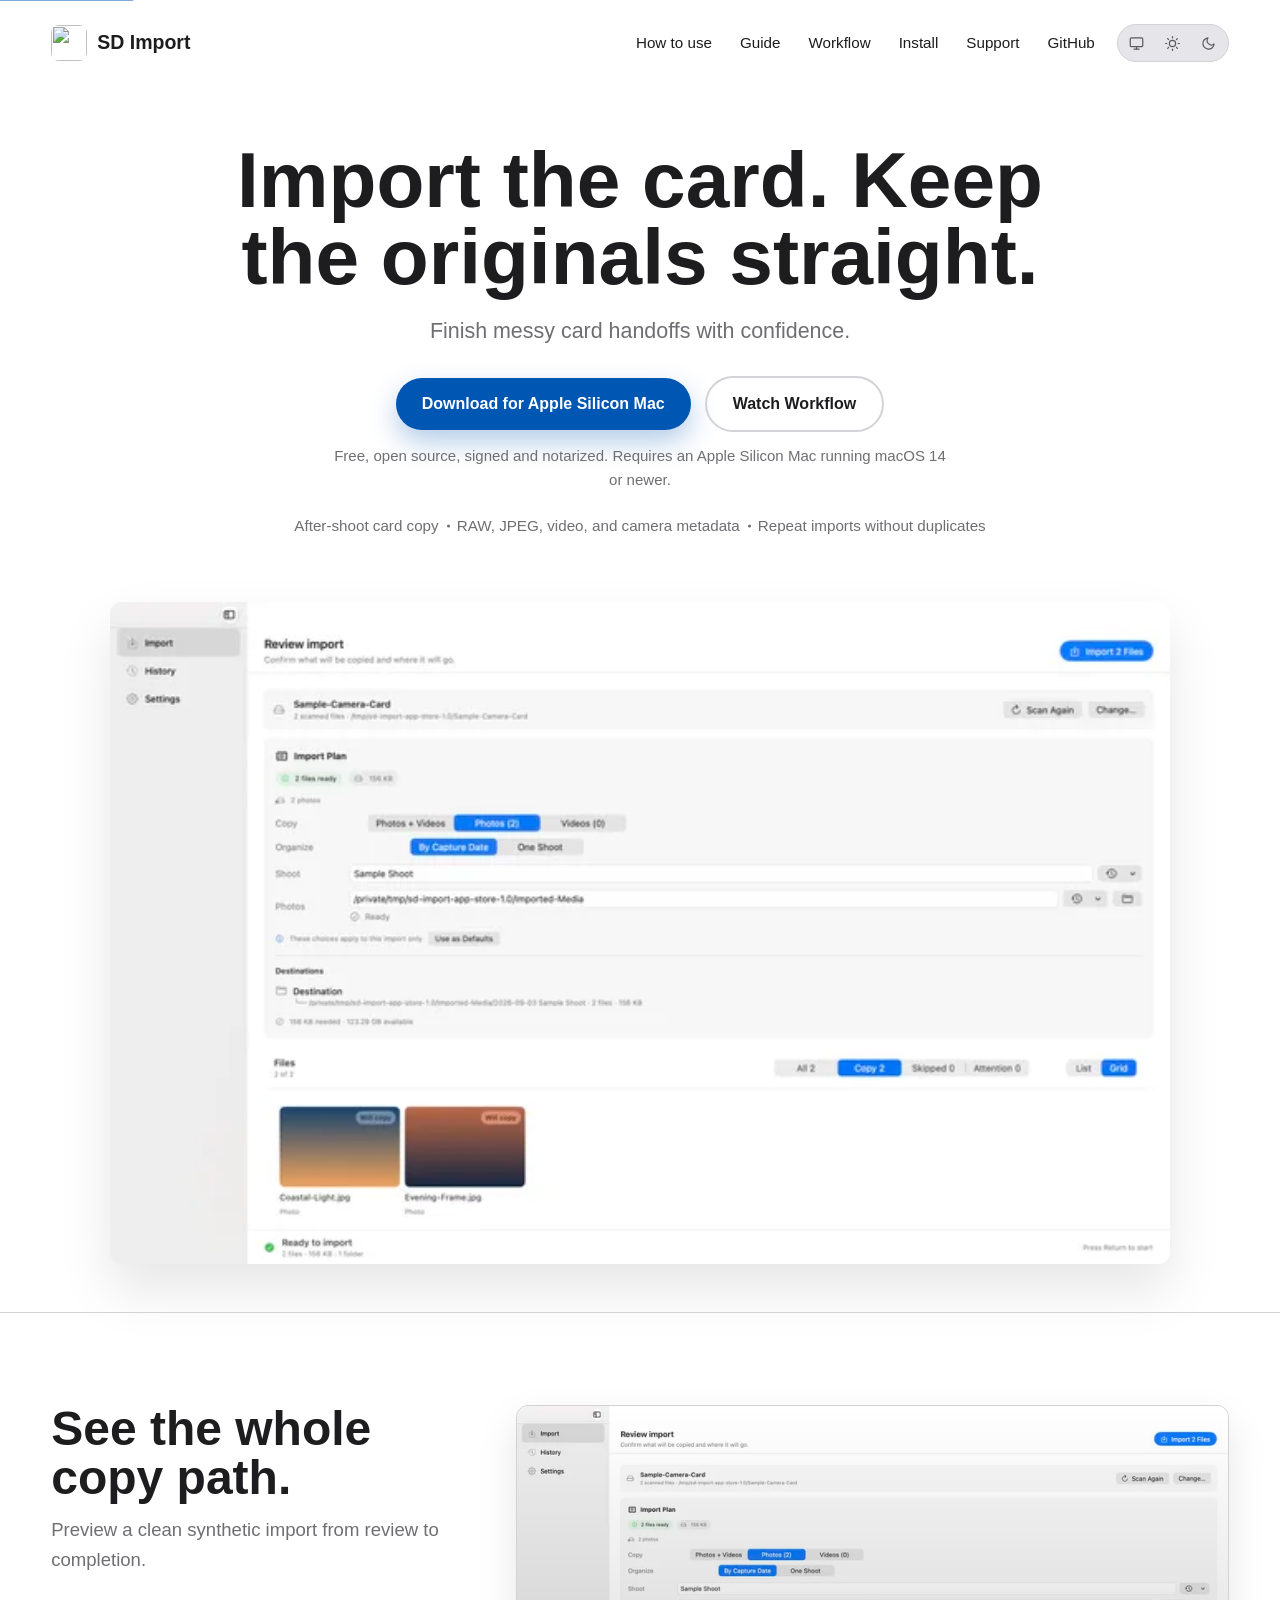
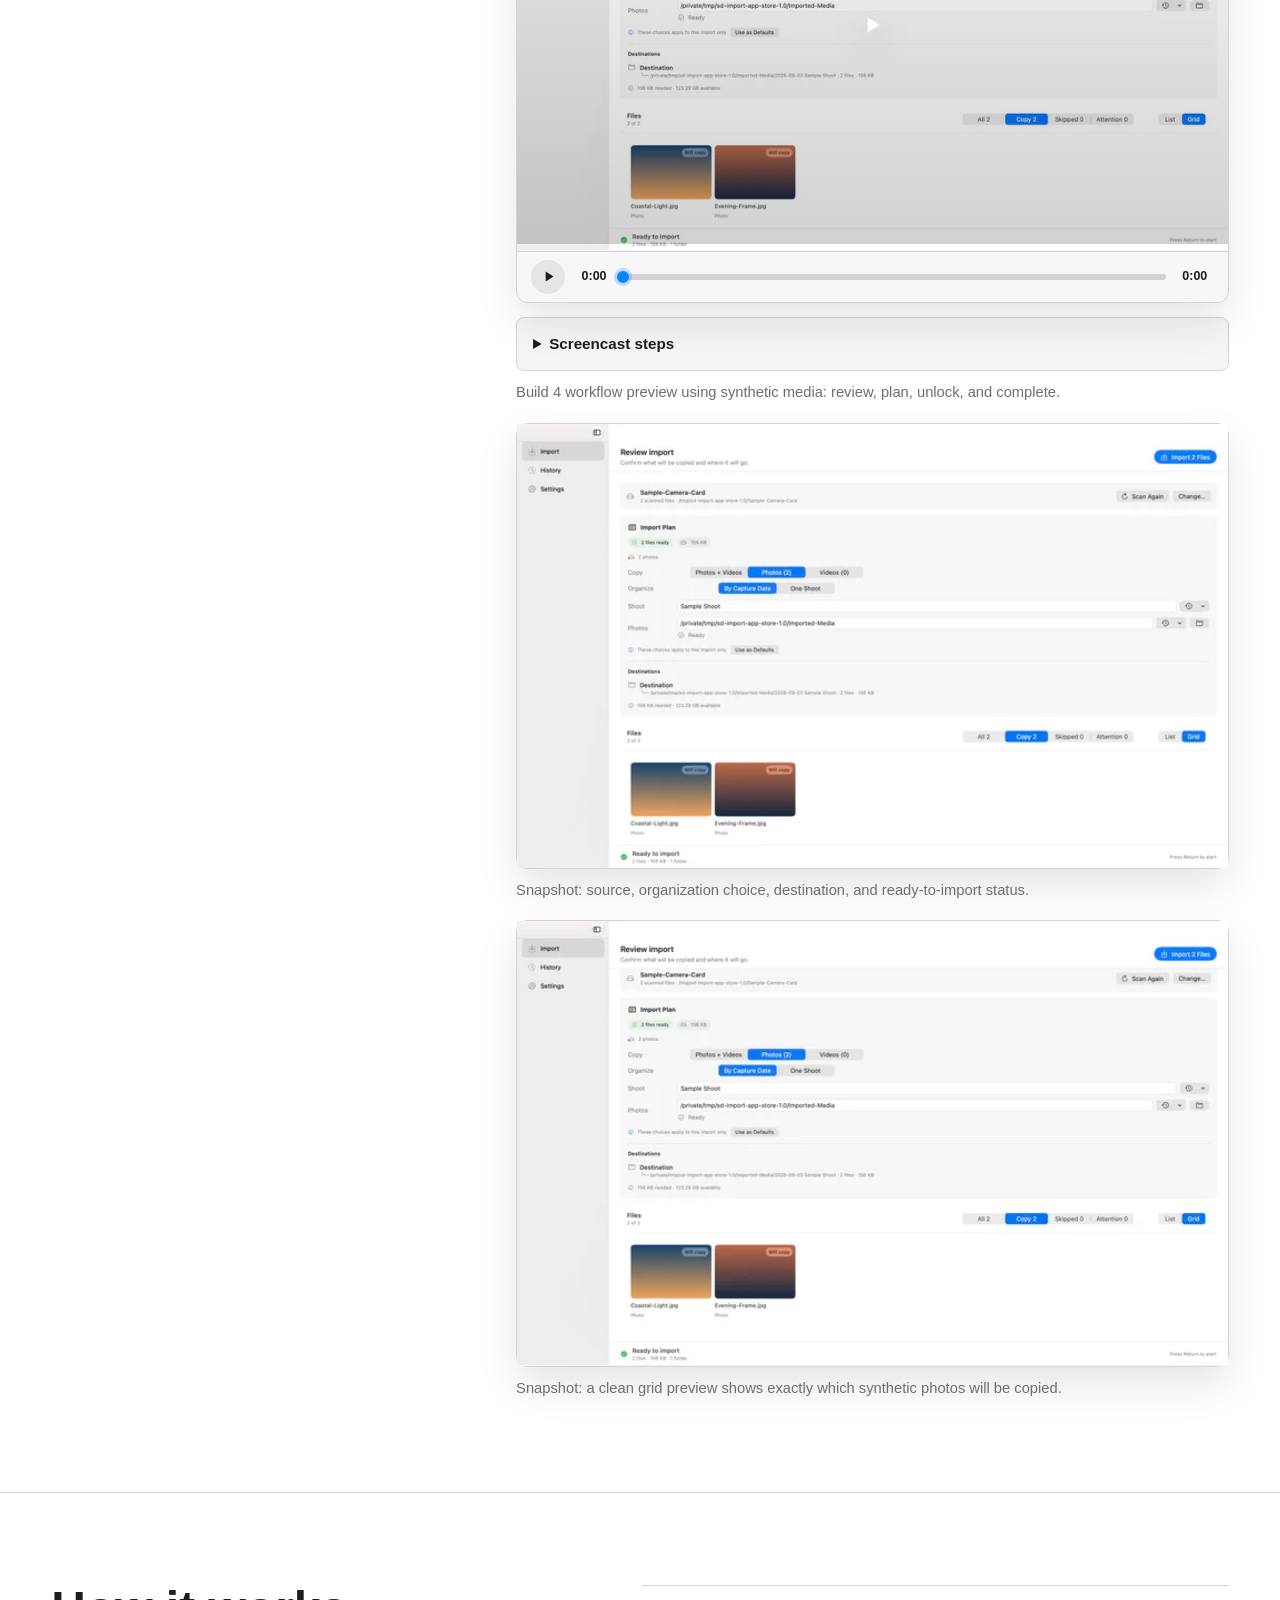
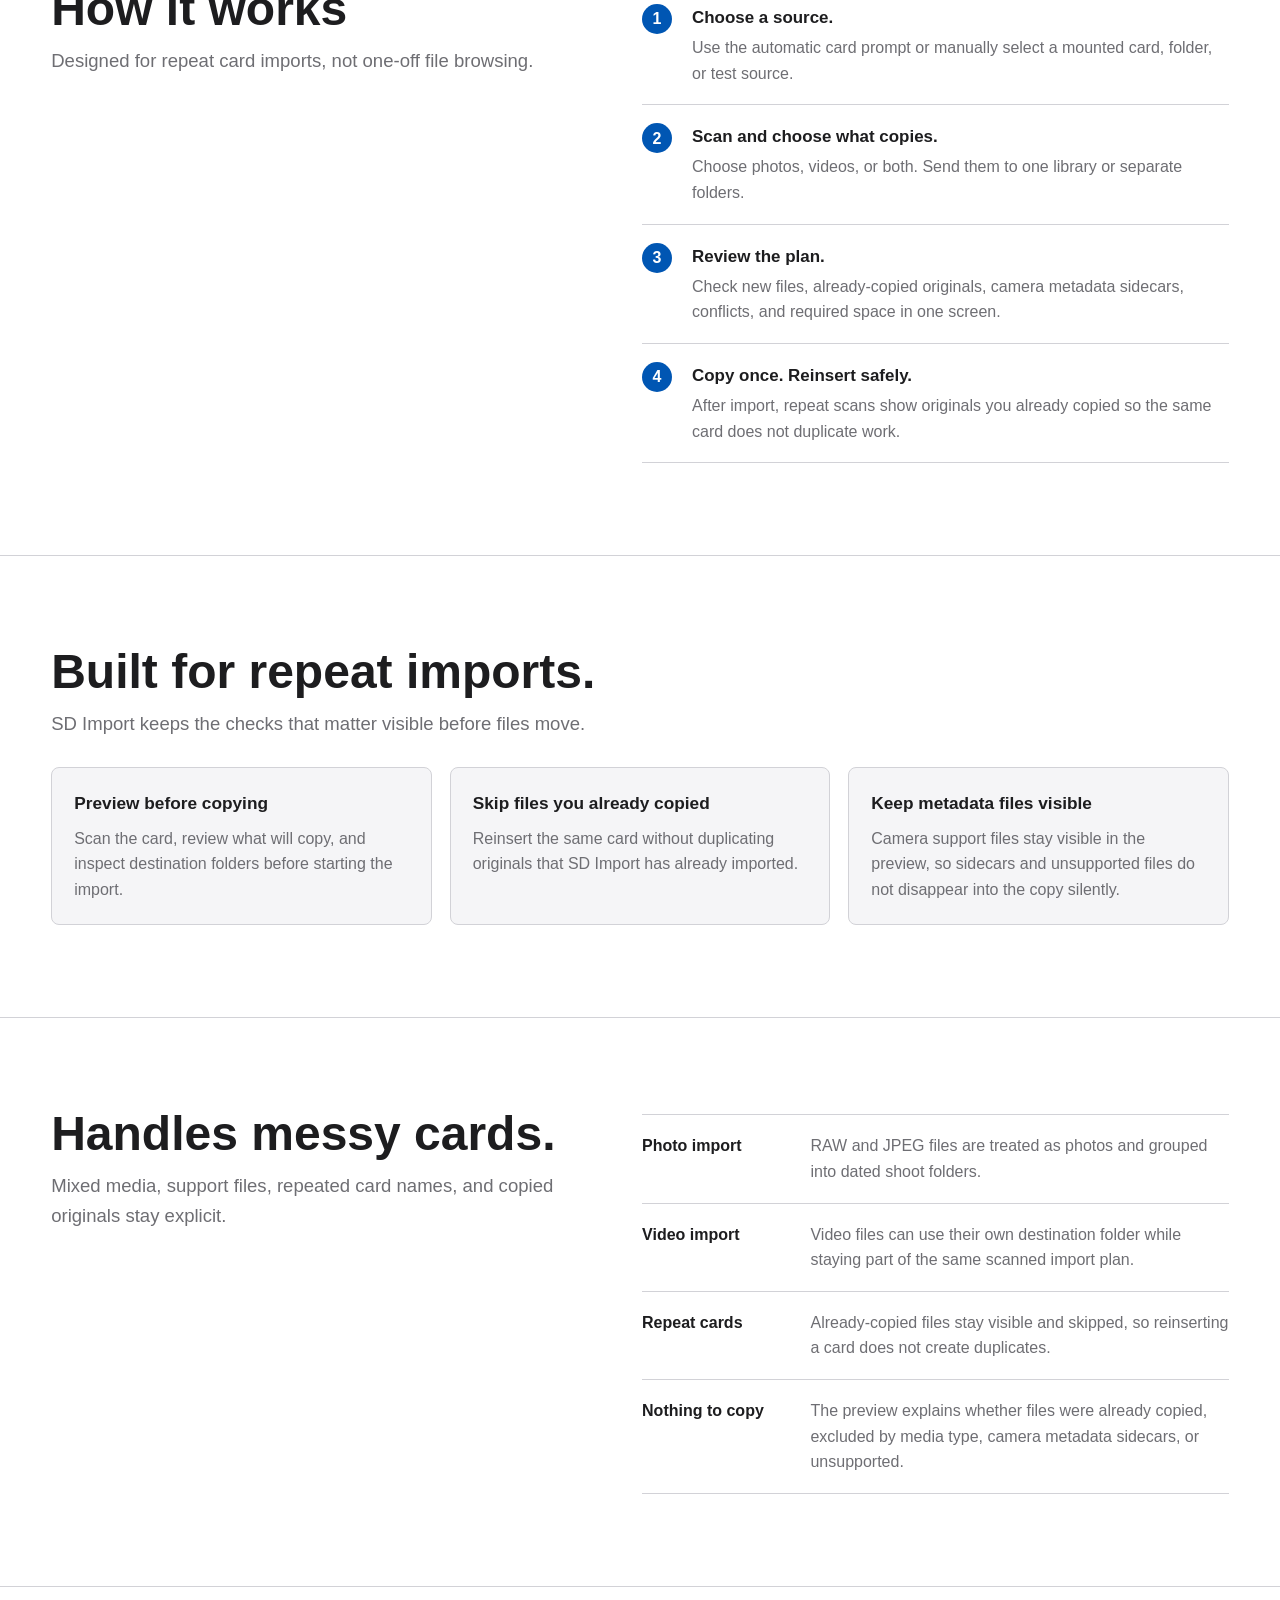
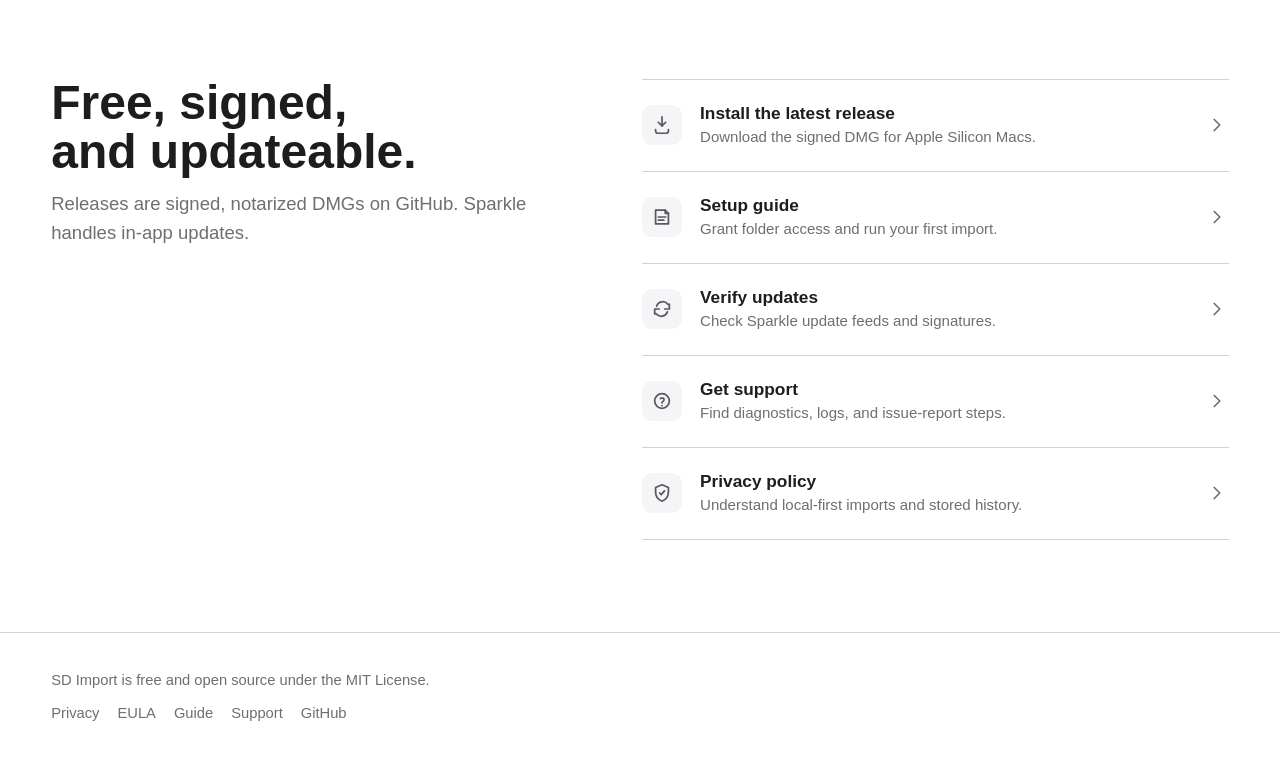
==== commit 7c3b8959: "Refresh release screenshots and DSA checklist" ====
--- a/docs/index.html
+++ b/docs/index.html
@@ -6,8 +6,8 @@
     <link rel="icon" type="image/png" sizes="32x32" href="assets/images/favicon-32.png">
     <link rel="icon" type="image/png" sizes="16x16" href="assets/images/favicon-16.png">
     <link rel="apple-touch-icon" href="assets/images/app-icon.png">
-    <link rel="preload" as="image" href="assets/images/sd-import-screenshot-light-1200-20260903.webp" imagesrcset="assets/images/sd-import-screenshot-light-640-20260903.webp 640w, assets/images/sd-import-screenshot-light-1200-20260903.webp 1200w, assets/images/sd-import-screenshot-light-1920-20260903.webp 1920w" imagesizes="(max-width: 460px) calc(100vw - 32px), (max-width: 860px) calc(100vw - 40px), 1060px" media="(prefers-color-scheme: light)">
-    <link rel="preload" as="image" href="assets/images/sd-import-screenshot-dark-1200-20260903.webp" imagesrcset="assets/images/sd-import-screenshot-dark-640-20260903.webp 640w, assets/images/sd-import-screenshot-dark-1200-20260903.webp 1200w, assets/images/sd-import-screenshot-dark-1920-20260903.webp 1920w" imagesizes="(max-width: 460px) calc(100vw - 32px), (max-width: 860px) calc(100vw - 40px), 1060px" media="(prefers-color-scheme: dark)">
+    <link rel="preload" as="image" href="assets/images/sd-import-screenshot-light-1200-20260903-clean.webp" imagesrcset="assets/images/sd-import-screenshot-light-640-20260903-clean.webp 640w, assets/images/sd-import-screenshot-light-1200-20260903-clean.webp 1200w, assets/images/sd-import-screenshot-light-1920-20260903-clean.webp 1920w" imagesizes="(max-width: 460px) calc(100vw - 32px), (max-width: 860px) calc(100vw - 40px), 1060px" media="(prefers-color-scheme: light)">
+    <link rel="preload" as="image" href="assets/images/sd-import-screenshot-dark-1200-20260903-clean.webp" imagesrcset="assets/images/sd-import-screenshot-dark-640-20260903-clean.webp 640w, assets/images/sd-import-screenshot-dark-1200-20260903-clean.webp 1200w, assets/images/sd-import-screenshot-dark-1920-20260903-clean.webp 1920w" imagesizes="(max-width: 460px) calc(100vw - 32px), (max-width: 860px) calc(100vw - 40px), 1060px" media="(prefers-color-scheme: dark)">
     <meta name="theme-color" content="#ffffff" media="(prefers-color-scheme: light)">
     <meta name="theme-color" content="#0f0f12" media="(prefers-color-scheme: dark)">
     <script>
@@ -21,14 +21,14 @@
     <meta property="og:url" content="https://sd.jenny.media/">
     <meta property="og:image" content="https://sd.jenny.media/assets/images/sd-import-screenshot.png">
     <meta property="og:image:width" content="1920">
-    <meta property="og:image:height" content="1080">
+    <meta property="og:image:height" content="1200">
     <meta property="og:site_name" content="SD Import">
     <meta name="twitter:card" content="summary_large_image">
     <meta name="twitter:title" content="SD Import">
     <meta name="twitter:description" content="Confident photo and video card imports for macOS.">
     <meta name="twitter:image" content="https://sd.jenny.media/assets/images/sd-import-screenshot.png">
     <link rel="canonical" href="https://sd.jenny.media/">
-    <link rel="stylesheet" href="assets/site-20260512.css?v=20260530c">
+    <link rel="stylesheet" href="assets/site-20260512.css?v=20260903d">
     <script type="application/ld+json">
         {
             "@context": "https://schema.org",
@@ -89,8 +89,8 @@
 
             <div class="hero-visual">
                 <picture class="hero-visual-picture">
-                    <source type="image/webp" srcset="assets/images/sd-import-screenshot-light-640-20260903.webp 640w, assets/images/sd-import-screenshot-light-1200-20260903.webp 1200w, assets/images/sd-import-screenshot-light-1920-20260903.webp 1920w" data-light-srcset="assets/images/sd-import-screenshot-light-640-20260903.webp 640w, assets/images/sd-import-screenshot-light-1200-20260903.webp 1200w, assets/images/sd-import-screenshot-light-1920-20260903.webp 1920w" data-dark-srcset="assets/images/sd-import-screenshot-dark-640-20260903.webp 640w, assets/images/sd-import-screenshot-dark-1200-20260903.webp 1200w, assets/images/sd-import-screenshot-dark-1920-20260903.webp 1920w" sizes="(max-width: 460px) calc(100vw - 32px), (max-width: 860px) calc(100vw - 40px), 1060px">
-                    <img class="hero-screenshot" src="assets/images/sd-import-screenshot-light-20260903.png" data-light-src="assets/images/sd-import-screenshot-light-20260903.png" data-dark-src="assets/images/sd-import-screenshot-dark-20260903.png" width="1920" height="1080" fetchpriority="high" decoding="async" alt="SD Import review screen showing two synthetic photos, capture-date organization, a selected destination, and a ready-to-import plan.">
+                    <source type="image/webp" srcset="assets/images/sd-import-screenshot-light-640-20260903-clean.webp 640w, assets/images/sd-import-screenshot-light-1200-20260903-clean.webp 1200w, assets/images/sd-import-screenshot-light-1920-20260903-clean.webp 1920w" data-light-srcset="assets/images/sd-import-screenshot-light-640-20260903-clean.webp 640w, assets/images/sd-import-screenshot-light-1200-20260903-clean.webp 1200w, assets/images/sd-import-screenshot-light-1920-20260903-clean.webp 1920w" data-dark-srcset="assets/images/sd-import-screenshot-dark-640-20260903-clean.webp 640w, assets/images/sd-import-screenshot-dark-1200-20260903-clean.webp 1200w, assets/images/sd-import-screenshot-dark-1920-20260903-clean.webp 1920w" sizes="(max-width: 460px) calc(100vw - 32px), (max-width: 860px) calc(100vw - 40px), 1060px">
+                    <img class="hero-screenshot" src="assets/images/sd-import-screenshot-light-20260903-clean.png" data-light-src="assets/images/sd-import-screenshot-light-20260903-clean.png" data-dark-src="assets/images/sd-import-screenshot-dark-20260903-clean.png" width="1920" height="1200" fetchpriority="high" decoding="async" alt="SD Import review screen showing two synthetic photos, capture-date organization, a selected destination, and a ready-to-import plan.">
                 </picture>
             </div>
         </section>
@@ -104,8 +104,8 @@
                 <div class="media-grid">
                     <figure class="media-frame">
                         <div class="lite-video-player" data-video-player>
-                            <video playsinline muted preload="metadata" poster="assets/images/sd-import-screenshot-light-800-20260903.webp" data-light-poster="assets/images/sd-import-screenshot-light-800-20260903.webp" data-dark-poster="assets/images/sd-import-screenshot-dark-800-20260903.webp" aria-describedby="screencast-caption">
-                                <source src="assets/media/sd-import-screencast-light-20260903.mp4" data-light-src="assets/media/sd-import-screencast-light-20260903.mp4" data-dark-src="assets/media/sd-import-screencast-dark-20260903.mp4" type="video/mp4">
+                            <video playsinline muted preload="metadata" poster="assets/images/sd-import-screenshot-light-800-20260903-clean.webp" data-light-poster="assets/images/sd-import-screenshot-light-800-20260903-clean.webp" data-dark-poster="assets/images/sd-import-screenshot-dark-800-20260903-clean.webp" aria-describedby="screencast-caption">
+                                <source src="assets/media/sd-import-screencast-light-20260903-clean.mp4" data-light-src="assets/media/sd-import-screencast-light-20260903-clean.mp4" data-dark-src="assets/media/sd-import-screencast-dark-20260903-clean.mp4" type="video/mp4">
                                 Your browser does not support the SD Import screencast.
                             </video>
                             <button class="video-overlay-play" type="button" data-video-overlay aria-label="Play screencast">
@@ -144,15 +144,15 @@
                     </figure>
                     <figure class="media-frame">
                         <picture>
-                            <source type="image/webp" srcset="assets/images/sd-import-screenshot-light-640-20260903.webp 640w, assets/images/sd-import-screenshot-light-1200-20260903.webp 1200w, assets/images/sd-import-screenshot-light-1920-20260903.webp 1920w" data-light-srcset="assets/images/sd-import-screenshot-light-640-20260903.webp 640w, assets/images/sd-import-screenshot-light-1200-20260903.webp 1200w, assets/images/sd-import-screenshot-light-1920-20260903.webp 1920w" data-dark-srcset="assets/images/sd-import-screenshot-dark-640-20260903.webp 640w, assets/images/sd-import-screenshot-dark-1200-20260903.webp 1200w, assets/images/sd-import-screenshot-dark-1920-20260903.webp 1920w" sizes="(max-width: 860px) calc(100vw - 40px), 709px">
-                            <img src="assets/images/sd-import-screenshot-light-20260903.png" data-light-src="assets/images/sd-import-screenshot-light-20260903.png" data-dark-src="assets/images/sd-import-screenshot-dark-20260903.png" width="1920" height="1080" loading="lazy" decoding="async" alt="SD Import destination plan for two synthetic photos organized as Sample Shoot.">
+                            <source type="image/webp" srcset="assets/images/sd-import-screenshot-light-640-20260903-clean.webp 640w, assets/images/sd-import-screenshot-light-1200-20260903-clean.webp 1200w, assets/images/sd-import-screenshot-light-1920-20260903-clean.webp 1920w" data-light-srcset="assets/images/sd-import-screenshot-light-640-20260903-clean.webp 640w, assets/images/sd-import-screenshot-light-1200-20260903-clean.webp 1200w, assets/images/sd-import-screenshot-light-1920-20260903-clean.webp 1920w" data-dark-srcset="assets/images/sd-import-screenshot-dark-640-20260903-clean.webp 640w, assets/images/sd-import-screenshot-dark-1200-20260903-clean.webp 1200w, assets/images/sd-import-screenshot-dark-1920-20260903-clean.webp 1920w" sizes="(max-width: 860px) calc(100vw - 40px), 709px">
+                            <img src="assets/images/sd-import-screenshot-light-20260903-clean.png" data-light-src="assets/images/sd-import-screenshot-light-20260903-clean.png" data-dark-src="assets/images/sd-import-screenshot-dark-20260903-clean.png" width="1920" height="1200" loading="lazy" decoding="async" alt="SD Import destination plan for two synthetic photos organized as Sample Shoot.">
                         </picture>
                         <figcaption>Snapshot: source, organization choice, destination, and ready-to-import status.</figcaption>
                     </figure>
                     <figure class="media-frame">
                         <picture>
-                            <source type="image/webp" srcset="assets/images/sd-import-screenshot-files-light-640-20260903.webp 640w, assets/images/sd-import-screenshot-files-light-1200-20260903.webp 1200w, assets/images/sd-import-screenshot-files-light-1920-20260903.webp 1920w" data-light-srcset="assets/images/sd-import-screenshot-files-light-640-20260903.webp 640w, assets/images/sd-import-screenshot-files-light-1200-20260903.webp 1200w, assets/images/sd-import-screenshot-files-light-1920-20260903.webp 1920w" data-dark-srcset="assets/images/sd-import-screenshot-files-dark-640-20260903.webp 640w, assets/images/sd-import-screenshot-files-dark-1200-20260903.webp 1200w, assets/images/sd-import-screenshot-files-dark-1920-20260903.webp 1920w" sizes="(max-width: 860px) calc(100vw - 40px), 709px">
-                            <img src="assets/images/sd-import-screenshot-files-light-20260903.png" data-light-src="assets/images/sd-import-screenshot-files-light-20260903.png" data-dark-src="assets/images/sd-import-screenshot-files-dark-20260903.png" width="1920" height="1080" loading="lazy" decoding="async" alt="SD Import grid preview showing two synthetic sample photos marked Will copy.">
+                            <source type="image/webp" srcset="assets/images/sd-import-screenshot-files-light-640-20260903-clean.webp 640w, assets/images/sd-import-screenshot-files-light-1200-20260903-clean.webp 1200w, assets/images/sd-import-screenshot-files-light-1920-20260903-clean.webp 1920w" data-light-srcset="assets/images/sd-import-screenshot-files-light-640-20260903-clean.webp 640w, assets/images/sd-import-screenshot-files-light-1200-20260903-clean.webp 1200w, assets/images/sd-import-screenshot-files-light-1920-20260903-clean.webp 1920w" data-dark-srcset="assets/images/sd-import-screenshot-files-dark-640-20260903-clean.webp 640w, assets/images/sd-import-screenshot-files-dark-1200-20260903-clean.webp 1200w, assets/images/sd-import-screenshot-files-dark-1920-20260903-clean.webp 1920w" sizes="(max-width: 860px) calc(100vw - 40px), 709px">
+                            <img src="assets/images/sd-import-screenshot-files-light-20260903-clean.png" data-light-src="assets/images/sd-import-screenshot-files-light-20260903-clean.png" data-dark-src="assets/images/sd-import-screenshot-files-dark-20260903-clean.png" width="1920" height="1200" loading="lazy" decoding="async" alt="SD Import grid preview showing two synthetic sample photos marked Will copy.">
                         </picture>
                         <figcaption>Snapshot: a clean grid preview shows exactly which synthetic photos will be copied.</figcaption>
                     </figure>
--- a/docs/assets/site-20260512.css
+++ b/docs/assets/site-20260512.css
@@ -0,0 +1,1346 @@
+:root {
+    --bg-color: #ffffff;
+    --surface: #f5f5f7;
+    --surface-hover: #e5e5e7;
+    --text-primary: #1d1d1f;
+    --text-secondary: #6e6e73;
+    --theme-muted: #59595f;
+    --border: #d2d2d7;
+    --accent: #0056b3;
+    --accent-hover: #004494;
+    --shadow: rgba(0, 0, 0, 0.10);
+    --toggle-bg: #e5e5ea;
+    --toggle-active: #ffffff;
+    --success: #1f7a3f;
+    --warning: #a65f00;
+}
+
+[data-theme="dark"] {
+    --bg-color: #0f0f12;
+    --surface: #1c1c1e;
+    --surface-hover: #2c2c2e;
+    --text-primary: #f5f5f7;
+    --text-secondary: #a1a1aa;
+    --theme-muted: #c7c7d1;
+    --border: #2c2c2e;
+    --accent: #4da6ff;
+    --accent-hover: #73bcff;
+    --shadow: rgba(0, 0, 0, 0.50);
+    --toggle-bg: #1c1c1e;
+    --toggle-active: #636366;
+    --success: #62d482;
+    --warning: #ffbf66;
+}
+
+@media (prefers-color-scheme: dark) {
+    [data-theme="system"] {
+        --bg-color: #0f0f12;
+        --surface: #1c1c1e;
+        --surface-hover: #2c2c2e;
+        --text-primary: #f5f5f7;
+        --text-secondary: #a1a1aa;
+        --theme-muted: #c7c7d1;
+        --border: #2c2c2e;
+        --accent: #4da6ff;
+        --accent-hover: #73bcff;
+        --shadow: rgba(0, 0, 0, 0.50);
+        --toggle-bg: #1c1c1e;
+        --toggle-active: #636366;
+        --success: #62d482;
+        --warning: #ffbf66;
+    }
+}
+
+* {
+    box-sizing: border-box;
+}
+
+html {
+    scroll-behavior: smooth;
+}
+
+body {
+    margin: 0;
+    font-family: -apple-system, BlinkMacSystemFont, "Segoe UI", Roboto, Helvetica, Arial, sans-serif;
+    background: var(--bg-color);
+    color: var(--text-primary);
+    line-height: 1.6;
+    transition: background-color 0.3s ease, color 0.3s ease;
+}
+
+body.preload,
+body.preload * {
+    transition: none !important;
+    animation: none !important;
+}
+
+a {
+    color: inherit;
+    text-decoration: none;
+}
+
+p a,
+li a,
+.lead a,
+.policy-box a:not(.cta-button) {
+    color: var(--accent);
+    text-decoration: underline;
+    text-decoration-thickness: 1px;
+    text-underline-offset: 0.18em;
+}
+
+p a:hover,
+li a:hover,
+.lead a:hover,
+.policy-box a:not(.cta-button):hover {
+    color: var(--accent-hover);
+}
+
+img {
+    display: block;
+    max-width: 100%;
+    height: auto;
+}
+
+code {
+    font-family: ui-monospace, SFMono-Regular, SF Mono, Menlo, Consolas, monospace;
+    font-size: 0.92em;
+    background: var(--surface);
+    border: 1px solid var(--border);
+    border-radius: 6px;
+    padding: 0.1em 0.35em;
+}
+
+pre {
+    margin: 0;
+    overflow-x: auto;
+    padding: 16px;
+    background: var(--surface);
+    border: 1px solid var(--border);
+    border-radius: 12px;
+}
+
+pre code {
+    background: transparent;
+    border: 0;
+    padding: 0;
+}
+
+*:focus-visible {
+    outline: 3px solid var(--accent);
+    outline-offset: 2px;
+}
+
+.skip-link {
+    position: absolute;
+    top: 0;
+    left: 0;
+    z-index: 100;
+    transform: translateY(-100%);
+    padding: 8px 16px;
+    background: var(--accent);
+    color: #fff;
+    border-radius: 0 0 6px 0;
+}
+
+.skip-link:focus {
+    transform: translateY(0);
+}
+
+.container {
+    max-width: 1280px;
+    margin: 0 auto;
+    padding: 0 clamp(22px, 4vw, 64px);
+}
+
+.section {
+    padding: clamp(54px, 8vw, 92px) 0;
+}
+
+.section-divider {
+    border-top: 1px solid var(--border);
+}
+
+.site-header {
+    display: flex;
+    align-items: center;
+    justify-content: space-between;
+    min-width: 0;
+    gap: 24px;
+    padding: 24px 0;
+}
+
+.logo {
+    display: flex;
+    align-items: center;
+    min-width: 0;
+    gap: 10px;
+    font-size: 1.22rem;
+    font-weight: 700;
+    letter-spacing: 0;
+}
+
+.logo img {
+    width: 36px;
+    height: 36px;
+    border-radius: 8px;
+}
+
+.nav-wrapper {
+    display: flex;
+    align-items: center;
+    min-width: 0;
+    gap: 22px;
+}
+
+.nav-links {
+    display: flex;
+    align-items: center;
+    gap: 28px;
+}
+
+.nav-links a {
+    color: var(--text-primary);
+    font-size: 0.95rem;
+    font-weight: 500;
+}
+
+.nav-links a:hover {
+    color: var(--accent);
+}
+
+.theme-switch {
+    display: flex;
+    align-items: center;
+    gap: 2px;
+    padding: 2px;
+    background: var(--toggle-bg);
+    border: 1px solid var(--border);
+    border-radius: 99px;
+}
+
+.theme-btn {
+    display: flex;
+    align-items: center;
+    justify-content: center;
+    width: 34px;
+    height: 32px;
+    padding: 0;
+    border: 0;
+    border-radius: 99px;
+    background: transparent;
+    color: var(--theme-muted);
+    cursor: pointer;
+    font: inherit;
+    font-size: 0.82rem;
+    font-weight: 600;
+    line-height: 1;
+}
+
+.theme-btn svg {
+    flex: 0 0 auto;
+    width: 15px;
+    height: 15px;
+    fill: none;
+    stroke: currentColor;
+    stroke-width: 1.9;
+    stroke-linecap: round;
+    stroke-linejoin: round;
+}
+
+.theme-btn span {
+    display: none;
+}
+
+.theme-btn.active {
+    background: var(--toggle-active);
+    color: var(--text-primary);
+    box-shadow: 0 2px 4px var(--shadow);
+}
+
+.hero {
+    padding: 56px 0 48px;
+    text-align: center;
+}
+
+.hero h1 {
+    max-width: 980px;
+    margin: 0 auto 18px;
+    font-size: 4.9rem;
+    line-height: 0.98;
+    letter-spacing: 0;
+    text-wrap: balance;
+    overflow-wrap: break-word;
+}
+
+.hero-copy {
+    max-width: 760px;
+    margin: 0 auto;
+    color: var(--text-secondary);
+    font-size: 1.34rem;
+}
+
+.hero-use-case {
+    display: flex;
+    justify-content: center;
+    flex-wrap: wrap;
+    gap: 8px 18px;
+    margin-top: 22px;
+    color: var(--text-secondary);
+    font-size: 0.95rem;
+}
+
+.cta-note {
+    margin: 12px auto 0;
+    max-width: 620px;
+    color: var(--text-secondary);
+    font-size: 0.94rem;
+}
+
+.hero-use-case span + span {
+    position: relative;
+}
+
+.hero-use-case span + span::before {
+    content: "";
+    position: absolute;
+    top: 50%;
+    left: -10px;
+    width: 3px;
+    height: 3px;
+    border-radius: 50%;
+    background: var(--text-secondary);
+    transform: translateY(-50%);
+}
+
+.cta-group {
+    display: flex;
+    align-items: center;
+    justify-content: center;
+    flex-wrap: wrap;
+    gap: 14px;
+    margin-top: 28px;
+}
+
+.cta-button {
+    display: inline-flex;
+    align-items: center;
+    justify-content: center;
+    gap: 8px;
+    min-height: 48px;
+    padding: 13px 26px;
+    border-radius: 99px;
+    font-size: 1rem;
+    font-weight: 650;
+    text-decoration: none;
+    transition: transform 0.2s ease, background-color 0.2s ease, border-color 0.2s ease;
+}
+
+.cta-primary {
+    background: var(--accent);
+    color: #fff;
+    box-shadow: 0 12px 28px color-mix(in srgb, var(--accent), transparent 70%);
+}
+
+.cta-secondary {
+    border: 2px solid var(--border);
+    color: var(--text-primary);
+}
+
+.cta-button:hover {
+    transform: translateY(-2px);
+}
+
+.cta-primary:hover {
+    background: var(--accent-hover);
+}
+
+.cta-secondary:hover {
+    border-color: var(--accent);
+    color: var(--accent);
+}
+
+.hero-visual {
+    margin: clamp(36px, 6vw, 64px) auto 0;
+    max-width: 1060px;
+}
+
+.hero-screenshot {
+    width: 100%;
+    aspect-ratio: 8 / 5;
+    object-fit: contain;
+    background: var(--surface);
+    border-radius: 12px;
+    box-shadow: 0 26px 54px var(--shadow);
+}
+
+picture.hero-visual-picture {
+    display: block;
+}
+
+.app-window {
+    width: 100%;
+    overflow: hidden;
+    text-align: left;
+    background: var(--surface);
+    border: 1px solid var(--border);
+    border-radius: 12px;
+    box-shadow: 0 26px 54px var(--shadow);
+}
+
+.window-bar {
+    display: flex;
+    align-items: center;
+    gap: 8px;
+    min-height: 44px;
+    padding: 0 16px;
+    border-bottom: 1px solid var(--border);
+}
+
+.traffic-light {
+    width: 12px;
+    height: 12px;
+    border-radius: 50%;
+    background: #ff5f57;
+}
+
+.traffic-light:nth-child(2) {
+    background: #ffbd2e;
+}
+
+.traffic-light:nth-child(3) {
+    background: #28c840;
+}
+
+.window-title {
+    margin-left: 8px;
+    color: var(--text-secondary);
+    font-size: 0.86rem;
+    font-weight: 600;
+}
+
+.window-body {
+    display: grid;
+    grid-template-columns: 220px 1fr;
+    min-height: 420px;
+}
+
+.mock-sidebar {
+    padding: 18px 12px;
+    border-right: 1px solid var(--border);
+}
+
+.mock-sidebar span,
+.mock-sidebar strong {
+    display: flex;
+    align-items: center;
+    min-height: 34px;
+    padding: 0 12px;
+    border-radius: 8px;
+    color: var(--text-secondary);
+    font-size: 0.92rem;
+}
+
+.mock-sidebar strong {
+    color: var(--text-primary);
+    background: var(--surface-hover);
+}
+
+.mock-main {
+    min-width: 0;
+    padding: clamp(20px, 3vw, 32px);
+    background: color-mix(in srgb, var(--bg-color), var(--surface) 34%);
+}
+
+.mock-main h2 {
+    margin: 0 0 4px;
+    font-size: 2rem;
+    letter-spacing: 0;
+}
+
+.mock-main p {
+    margin: 0 0 20px;
+    color: var(--text-secondary);
+}
+
+.mock-controls,
+.mock-pills,
+.mock-actions {
+    display: flex;
+    flex-wrap: wrap;
+    gap: 10px;
+}
+
+.mock-control,
+.mock-pill {
+    display: inline-flex;
+    align-items: center;
+    min-height: 34px;
+    padding: 6px 11px;
+    background: var(--surface);
+    border: 1px solid var(--border);
+    border-radius: 9px;
+    color: var(--text-secondary);
+    font-size: 0.84rem;
+}
+
+.mock-pill.good {
+    color: var(--success);
+    background: color-mix(in srgb, var(--success), transparent 88%);
+}
+
+.mock-pill.warn {
+    color: var(--warning);
+    background: color-mix(in srgb, var(--warning), transparent 88%);
+}
+
+.mock-table {
+    max-width: 100%;
+    margin-top: 18px;
+    border: 1px solid var(--border);
+    border-radius: 12px;
+    overflow: hidden;
+    background: var(--bg-color);
+}
+
+.mock-row {
+    min-width: 0;
+    display: grid;
+    grid-template-columns: 112px 1.2fr 0.7fr 1.7fr;
+    gap: 14px;
+    align-items: center;
+    min-height: 44px;
+    padding: 0 14px;
+    border-bottom: 1px solid var(--border);
+    font-size: 0.88rem;
+}
+
+.mock-row span {
+    min-width: 0;
+    overflow: hidden;
+    text-overflow: ellipsis;
+    white-space: nowrap;
+}
+
+.mock-row:last-child {
+    border-bottom: 0;
+}
+
+.mock-row.header {
+    color: var(--text-secondary);
+    background: var(--surface);
+    font-size: 0.78rem;
+    font-weight: 650;
+    text-transform: uppercase;
+    letter-spacing: 0.04em;
+}
+
+.mock-actions {
+    margin-top: 18px;
+}
+
+.mock-action {
+    padding: 8px 14px;
+    border-radius: 8px;
+    background: var(--accent);
+    color: #fff;
+    font-size: 0.88rem;
+    font-weight: 650;
+}
+
+.mock-action.secondary {
+    background: var(--surface);
+    color: var(--text-primary);
+    border: 1px solid var(--border);
+}
+
+.section-header {
+    max-width: 760px;
+    margin-bottom: 28px;
+}
+
+.section-header.centered {
+    margin-right: auto;
+    margin-left: auto;
+    text-align: center;
+}
+
+.media-layout {
+    display: grid;
+    grid-template-columns: minmax(0, 0.72fr) minmax(0, 1.28fr);
+    gap: clamp(28px, 5vw, 64px);
+    align-items: start;
+}
+
+.media-grid {
+    display: grid;
+    gap: 18px;
+}
+
+.media-frame {
+    margin: 0;
+}
+
+.lite-video-player,
+.media-frame img,
+.media-frame picture {
+    width: 100%;
+    background: var(--surface);
+    border: 1px solid var(--border);
+    border-radius: 12px;
+    box-shadow: 0 18px 42px var(--shadow);
+}
+
+.media-frame img,
+.media-frame picture {
+    aspect-ratio: 8 / 5;
+    object-fit: contain;
+}
+
+.lite-video-player {
+    position: relative;
+    overflow: hidden;
+}
+
+.lite-video-player video {
+    display: block;
+    width: 100%;
+    aspect-ratio: 8 / 5;
+    height: auto;
+    object-fit: contain;
+}
+
+.video-overlay-play {
+    position: absolute;
+    inset: 0 0 58px;
+    display: flex;
+    align-items: center;
+    justify-content: center;
+    border: 0;
+    background: linear-gradient(180deg, transparent 0%, rgba(0, 0, 0, 0.18) 100%);
+    color: #fff;
+    cursor: pointer;
+    transition: opacity 0.18s ease;
+}
+
+.video-overlay-play svg {
+    width: 58px;
+    height: 58px;
+    padding: 16px;
+    fill: currentColor;
+    filter: drop-shadow(0 10px 18px rgba(0, 0, 0, 0.28));
+}
+
+.lite-video-player.is-playing .video-overlay-play {
+    opacity: 0;
+    pointer-events: none;
+}
+
+.lite-video-controls {
+    position: relative;
+    display: grid;
+    grid-template-columns: 34px auto minmax(80px, 1fr) auto;
+    gap: 10px;
+    align-items: center;
+    min-height: 46px;
+    padding: 8px 14px;
+    border-top: 1px solid var(--border);
+    background: color-mix(in srgb, var(--surface), var(--bg-color) 22%);
+    color: var(--text-primary);
+}
+
+.video-control {
+    display: inline-flex;
+    align-items: center;
+    justify-content: center;
+    width: 34px;
+    height: 34px;
+    padding: 0;
+    border: 0;
+    border-radius: 50%;
+    background: var(--surface-hover);
+    color: inherit;
+    cursor: pointer;
+}
+
+.video-control:hover {
+    background: color-mix(in srgb, var(--surface-hover), var(--accent) 10%);
+}
+
+.video-control svg {
+    width: 17px;
+    height: 17px;
+    fill: none;
+    stroke: currentColor;
+    stroke-width: 2;
+    stroke-linecap: round;
+    stroke-linejoin: round;
+}
+
+.video-play-toggle .icon-play {
+    fill: currentColor;
+    stroke: none;
+}
+
+.video-play-toggle .icon-pause,
+.lite-video-player.is-playing .video-play-toggle .icon-play {
+    display: none;
+}
+
+.lite-video-player.is-playing .video-play-toggle .icon-pause {
+    display: block;
+}
+
+.video-time {
+    min-width: 38px;
+    font-size: 0.78rem;
+    font-weight: 650;
+    line-height: 1;
+    text-align: center;
+    font-variant-numeric: tabular-nums;
+}
+
+.video-scrubber {
+    position: relative;
+    display: flex;
+    align-items: center;
+    min-width: 0;
+    width: 100%;
+    height: 20px;
+    cursor: pointer;
+    touch-action: none;
+}
+
+.video-scrubber-track {
+    position: relative;
+    display: block;
+    width: 100%;
+    height: 6px;
+    overflow: hidden;
+    border-radius: 99px;
+    background: var(--border);
+}
+
+.video-scrubber-fill {
+    position: absolute;
+    inset: 0 auto 0 0;
+    width: 0%;
+    border-radius: inherit;
+    background: #0a84ff;
+}
+
+.video-scrubber::after {
+    content: "";
+    position: absolute;
+    top: 50%;
+    left: var(--video-progress, 0%);
+    width: 12px;
+    height: 12px;
+    border-radius: 50%;
+    background: #0a84ff;
+    box-shadow: 0 0 0 3px rgba(10, 132, 255, 0.24);
+    transform: translate(-50%, -50%);
+}
+
+.media-frame picture {
+    display: block;
+}
+
+.media-frame picture img {
+    border: 0;
+    border-radius: 0;
+    box-shadow: none;
+}
+
+.media-frame figcaption {
+    margin-top: 10px;
+    color: var(--text-secondary);
+    font-size: 0.92rem;
+}
+
+.video-transcript {
+    margin-top: 14px;
+    padding: 14px 16px;
+    border: 1px solid var(--border);
+    border-radius: 8px;
+    background: var(--surface);
+    color: var(--text-secondary);
+    font-size: 0.95rem;
+}
+
+.video-transcript summary {
+    color: var(--text-primary);
+    cursor: pointer;
+    font-weight: 650;
+}
+
+.video-transcript ol {
+    margin: 10px 0 0;
+    padding-left: 20px;
+}
+
+.section-header h2,
+.page-title h1 {
+    margin: 0 0 12px;
+    font-size: 3rem;
+    line-height: 1.02;
+    letter-spacing: 0;
+    text-wrap: balance;
+}
+
+.section-header p,
+.page-title p,
+.lead {
+    margin: 0;
+    color: var(--text-secondary);
+    font-size: 1.16rem;
+}
+
+.grid {
+    display: grid;
+    grid-template-columns: repeat(3, 1fr);
+    gap: 18px;
+}
+
+.two-column {
+    display: grid;
+    grid-template-columns: minmax(0, 0.95fr) minmax(0, 1.05fr);
+    gap: clamp(24px, 5vw, 60px);
+    align-items: start;
+}
+
+.card,
+.step,
+.policy-box {
+    padding: 22px;
+    background: var(--surface);
+    border: 1px solid var(--border);
+    border-radius: 8px;
+    min-width: 0;
+}
+
+.card h3,
+.step h3,
+.policy-box h2,
+.policy-box h3 {
+    margin: 0 0 8px;
+    font-size: 1.08rem;
+    letter-spacing: 0;
+}
+
+.card p,
+.step p,
+.policy-box p,
+.policy-box li {
+    margin: 0;
+    color: var(--text-secondary);
+}
+
+.policy-box p + p,
+.policy-box ul + h2,
+.policy-box p + h2,
+.policy-box p + h3 {
+    margin-top: 22px;
+}
+
+.policy-box ul,
+.policy-box ol {
+    margin: 10px 0 0;
+    padding-left: 20px;
+}
+
+.step-number {
+    display: inline-flex;
+    align-items: center;
+    justify-content: center;
+    width: 30px;
+    height: 30px;
+    margin-bottom: 14px;
+    border-radius: 50%;
+    background: var(--accent);
+    color: #fff;
+    font-weight: 700;
+}
+
+.workflow-steps {
+    display: grid;
+    gap: 0;
+    margin: 0;
+    padding: 0;
+    list-style: none;
+}
+
+.workflow-steps li {
+    display: grid;
+    grid-template-columns: 34px minmax(0, 1fr);
+    gap: 16px;
+    padding: 18px 0;
+    border-top: 1px solid var(--border);
+}
+
+.workflow-steps li:last-child {
+    border-bottom: 1px solid var(--border);
+}
+
+.workflow-steps h3 {
+    margin: 0 0 4px;
+    font-size: 1.06rem;
+}
+
+.workflow-steps p {
+    margin: 0;
+    color: var(--text-secondary);
+}
+
+.use-case-list {
+    display: grid;
+    margin-top: 4px;
+}
+
+.use-case-row {
+    display: grid;
+    grid-template-columns: minmax(120px, 0.35fr) minmax(0, 1fr);
+    gap: 22px;
+    padding: 18px 0;
+    border-top: 1px solid var(--border);
+}
+
+.use-case-row:last-child {
+    border-bottom: 1px solid var(--border);
+}
+
+.use-case-row strong {
+    font-size: 1rem;
+}
+
+.use-case-row span {
+    color: var(--text-secondary);
+}
+
+.page-title {
+    padding: 54px 0 34px;
+    max-width: 880px;
+}
+
+.callout {
+    padding: 18px 20px;
+    border: 1px solid color-mix(in srgb, var(--accent), transparent 55%);
+    border-radius: 8px;
+    background: color-mix(in srgb, var(--accent), transparent 92%);
+}
+
+.callout p {
+    margin: 0;
+    color: var(--text-primary);
+}
+
+.install-requirements {
+    margin-bottom: 22px;
+}
+
+.support-actions {
+    display: flex;
+    flex-wrap: wrap;
+    gap: 10px;
+    margin-top: 18px;
+}
+
+.resource-list {
+    display: grid;
+    border-top: 1px solid var(--border);
+}
+
+.resource-link {
+    display: grid;
+    grid-template-columns: 40px minmax(0, 1fr) 24px;
+    gap: 18px;
+    align-items: center;
+    min-width: 0;
+    min-height: 92px;
+    padding: 18px 0;
+    border-bottom: 1px solid var(--border);
+    color: var(--text-primary);
+}
+
+.resource-link:hover .resource-copy strong {
+    color: var(--accent);
+}
+
+.resource-link:hover .resource-arrow {
+    color: var(--accent);
+    transform: translateX(2px);
+}
+
+.resource-icon {
+    display: grid;
+    place-items: center;
+    width: 40px;
+    height: 40px;
+    color: var(--theme-muted);
+    background: var(--surface);
+    border-radius: 10px;
+}
+
+.resource-icon svg,
+.resource-arrow svg {
+    width: 22px;
+    height: 22px;
+    fill: none;
+    stroke: currentColor;
+    stroke-width: 1.9;
+    stroke-linecap: round;
+    stroke-linejoin: round;
+}
+
+.resource-copy {
+    display: grid;
+    gap: 3px;
+    min-width: 0;
+}
+
+.resource-copy strong {
+    font-size: 1.08rem;
+    line-height: 1.25;
+    letter-spacing: 0;
+    transition: color 0.2s ease;
+}
+
+.resource-copy span {
+    color: var(--text-secondary);
+    font-size: 0.94rem;
+    line-height: 1.35;
+}
+
+.resource-arrow {
+    display: grid;
+    place-items: center;
+    color: var(--text-secondary);
+    transition: color 0.2s ease, transform 0.2s ease;
+}
+
+.site-footer {
+    padding: 36px 0 52px;
+    color: var(--text-secondary);
+    border-top: 1px solid var(--border);
+    font-size: 0.92rem;
+}
+
+.footer-links {
+    display: flex;
+    flex-wrap: wrap;
+    gap: 18px;
+    margin-top: 10px;
+}
+
+.footer-links a:hover {
+    color: var(--accent);
+}
+
+@media (max-width: 1100px) {
+    .hero h1 {
+        font-size: 4rem;
+    }
+
+    .section-header h2,
+    .page-title h1 {
+        font-size: 2.6rem;
+    }
+}
+
+@media (max-width: 860px) {
+    .container {
+        padding: 0 20px;
+    }
+
+    .site-header {
+        flex-wrap: wrap;
+        gap: 14px;
+    }
+
+    .logo {
+        order: 1;
+    }
+
+    .nav-wrapper {
+        display: contents;
+    }
+
+    .nav-links {
+        order: 3;
+        display: flex;
+        flex: 0 0 100%;
+        flex-wrap: wrap;
+        gap: 8px;
+        align-items: center;
+        justify-content: flex-start;
+    }
+
+    .nav-links a {
+        min-height: 44px;
+        padding: 9px 10px;
+        border: 1px solid var(--border);
+        border-radius: 99px;
+        background: var(--surface);
+        font-size: 0.88rem;
+        line-height: 1.2;
+    }
+
+    .theme-switch {
+        order: 2;
+        flex: 0 0 auto;
+        margin-left: auto;
+    }
+
+    .theme-btn {
+        width: 44px;
+        height: 40px;
+        padding: 0;
+    }
+
+    .hero {
+        display: flex;
+        flex-direction: column;
+        align-items: center;
+        padding: 42px 20px 48px;
+        max-width: 100%;
+    }
+
+    .hero h1 {
+        order: 1;
+        max-width: min(100%, 22rem);
+        font-size: clamp(2.18rem, 9vw, 2.5rem);
+        line-height: 1.04;
+        letter-spacing: 0;
+    }
+
+    .hero-copy {
+        order: 2;
+        max-width: 34rem;
+        margin-right: auto;
+        margin-left: auto;
+        font-size: 1.05rem;
+        overflow-wrap: break-word;
+    }
+
+    .cta-group {
+        order: 4;
+        flex-direction: column;
+        align-items: stretch;
+        width: min(100%, 320px);
+        max-width: 320px;
+        margin-right: auto;
+        margin-left: auto;
+    }
+
+    .cta-button {
+        flex: none;
+        width: 100%;
+        max-width: none;
+    }
+
+    .support-actions {
+        align-items: stretch;
+    }
+
+    .hero-visual {
+        order: 3;
+        margin-top: 28px;
+        max-width: 100%;
+        overflow: hidden;
+    }
+
+    .cta-note {
+        order: 5;
+    }
+
+    .hero-use-case {
+        order: 6;
+    }
+
+    .window-body,
+    .grid,
+    .two-column,
+    .media-layout {
+        grid-template-columns: 1fr;
+    }
+
+    .mock-sidebar {
+        display: none;
+    }
+
+    .mock-main {
+        min-width: 0;
+        padding: 20px;
+    }
+
+    .mock-main h2 {
+        font-size: 1.7rem;
+    }
+
+    .mock-main p,
+    .policy-box,
+    .card,
+    .step,
+    .resource-link,
+    .use-case-row {
+        overflow-wrap: anywhere;
+    }
+
+    .mock-pill,
+    .mock-action {
+        max-width: 100%;
+        white-space: normal;
+    }
+
+    .mock-row {
+        grid-template-columns: minmax(68px, 88px) minmax(0, 1fr);
+        gap: 8px;
+        padding: 10px 12px;
+    }
+
+    .mock-row.header {
+        display: none;
+    }
+
+    .mock-row span:nth-child(3),
+    .mock-row span:nth-child(4) {
+        grid-column: 2;
+        color: var(--text-secondary);
+    }
+
+    .section-header h2,
+    .page-title h1 {
+        font-size: 2.2rem;
+        line-height: 1.06;
+    }
+
+    .section-header p,
+    .page-title p,
+    .lead {
+        font-size: 1.05rem;
+    }
+
+    .use-case-row {
+        grid-template-columns: 1fr;
+        gap: 4px;
+    }
+}
+
+@media (max-width: 460px) {
+    .hero {
+        padding-right: 16px;
+        padding-left: 16px;
+    }
+
+    .hero h1 {
+        max-width: min(100%, 19rem);
+        font-size: clamp(1.95rem, 9.5vw, 2.15rem);
+    }
+
+    .hero-copy {
+        max-width: 308px;
+    }
+
+    .cta-group {
+        max-width: 300px;
+    }
+
+    .resource-link {
+        grid-template-columns: 36px minmax(0, 1fr) 20px;
+        gap: 12px;
+        min-height: 82px;
+        padding: 14px 0;
+    }
+
+    .resource-icon {
+        width: 36px;
+        height: 36px;
+        border-radius: 9px;
+    }
+
+    .resource-icon svg,
+    .resource-arrow svg {
+        width: 20px;
+        height: 20px;
+    }
+
+    .resource-copy strong {
+        font-size: 1rem;
+    }
+
+    .resource-copy span {
+        font-size: 0.9rem;
+    }
+
+    .mock-main {
+        padding: 18px;
+    }
+
+    .mock-main p {
+        font-size: 0.95rem;
+    }
+
+    .mock-pill {
+        font-size: 0.78rem;
+        padding: 5px 9px;
+    }
+
+    .lite-video-controls {
+        grid-template-columns: 32px minmax(60px, 1fr);
+        gap: 8px;
+        min-height: 42px;
+        padding: 5px 8px;
+    }
+
+    .video-time {
+        display: none;
+    }
+
+    .video-control {
+        width: 32px;
+        height: 32px;
+    }
+
+    .hero-use-case {
+        display: grid;
+        gap: 4px;
+        max-width: 308px;
+        margin-right: auto;
+        margin-left: auto;
+    }
+
+    .hero-use-case span + span::before {
+        display: none;
+    }
+}
+
+@media (max-width: 360px) {
+    .hero h1 {
+        max-width: 100%;
+        font-size: 1.82rem;
+    }
+
+    .cta-group,
+    .hero-copy,
+    .hero-use-case {
+        max-width: 100%;
+    }
+}
+
+@media (pointer: coarse) {
+    .theme-btn {
+        min-width: 44px;
+        height: 44px;
+    }
+}
+
+@media (prefers-reduced-motion: reduce) {
+    *,
+    *::before,
+    *::after {
+        animation-duration: 0.01ms !important;
+        animation-iteration-count: 1 !important;
+        scroll-behavior: auto !important;
+        transition-duration: 0.01ms !important;
+    }
+}
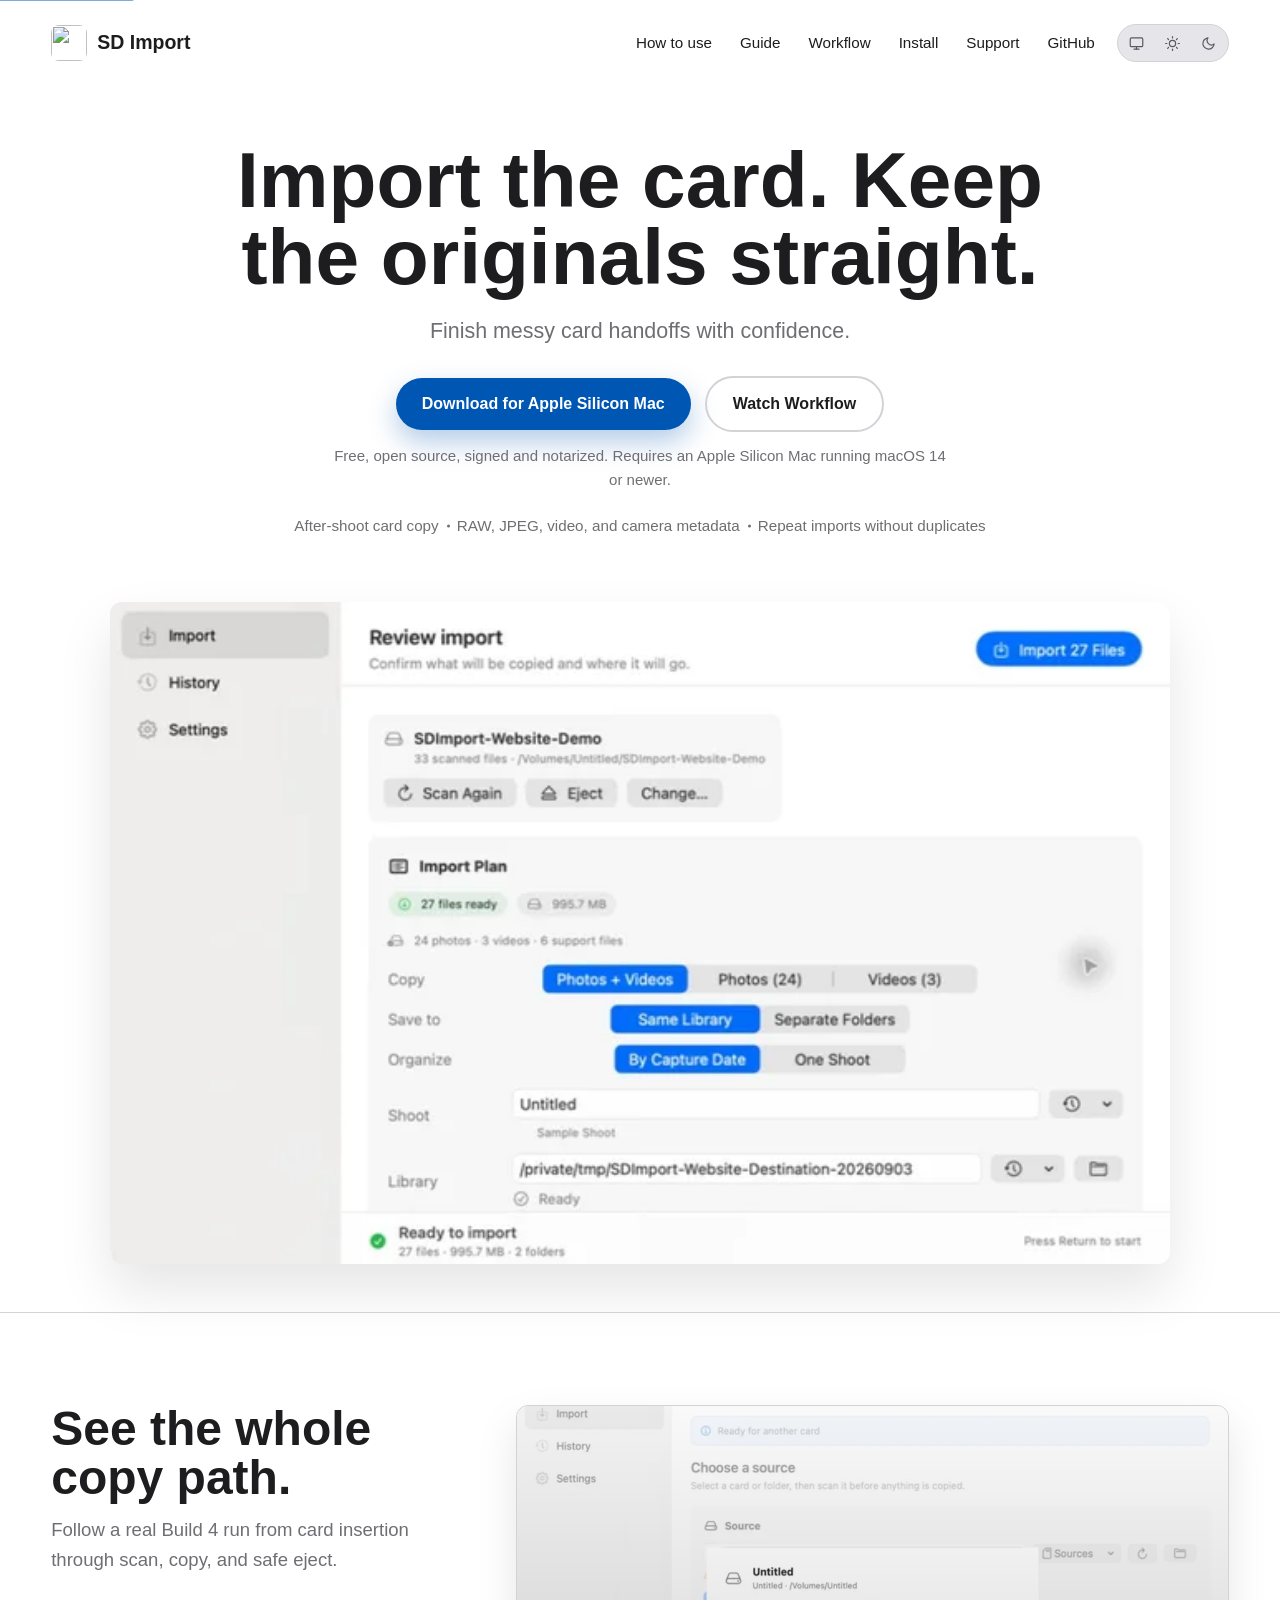
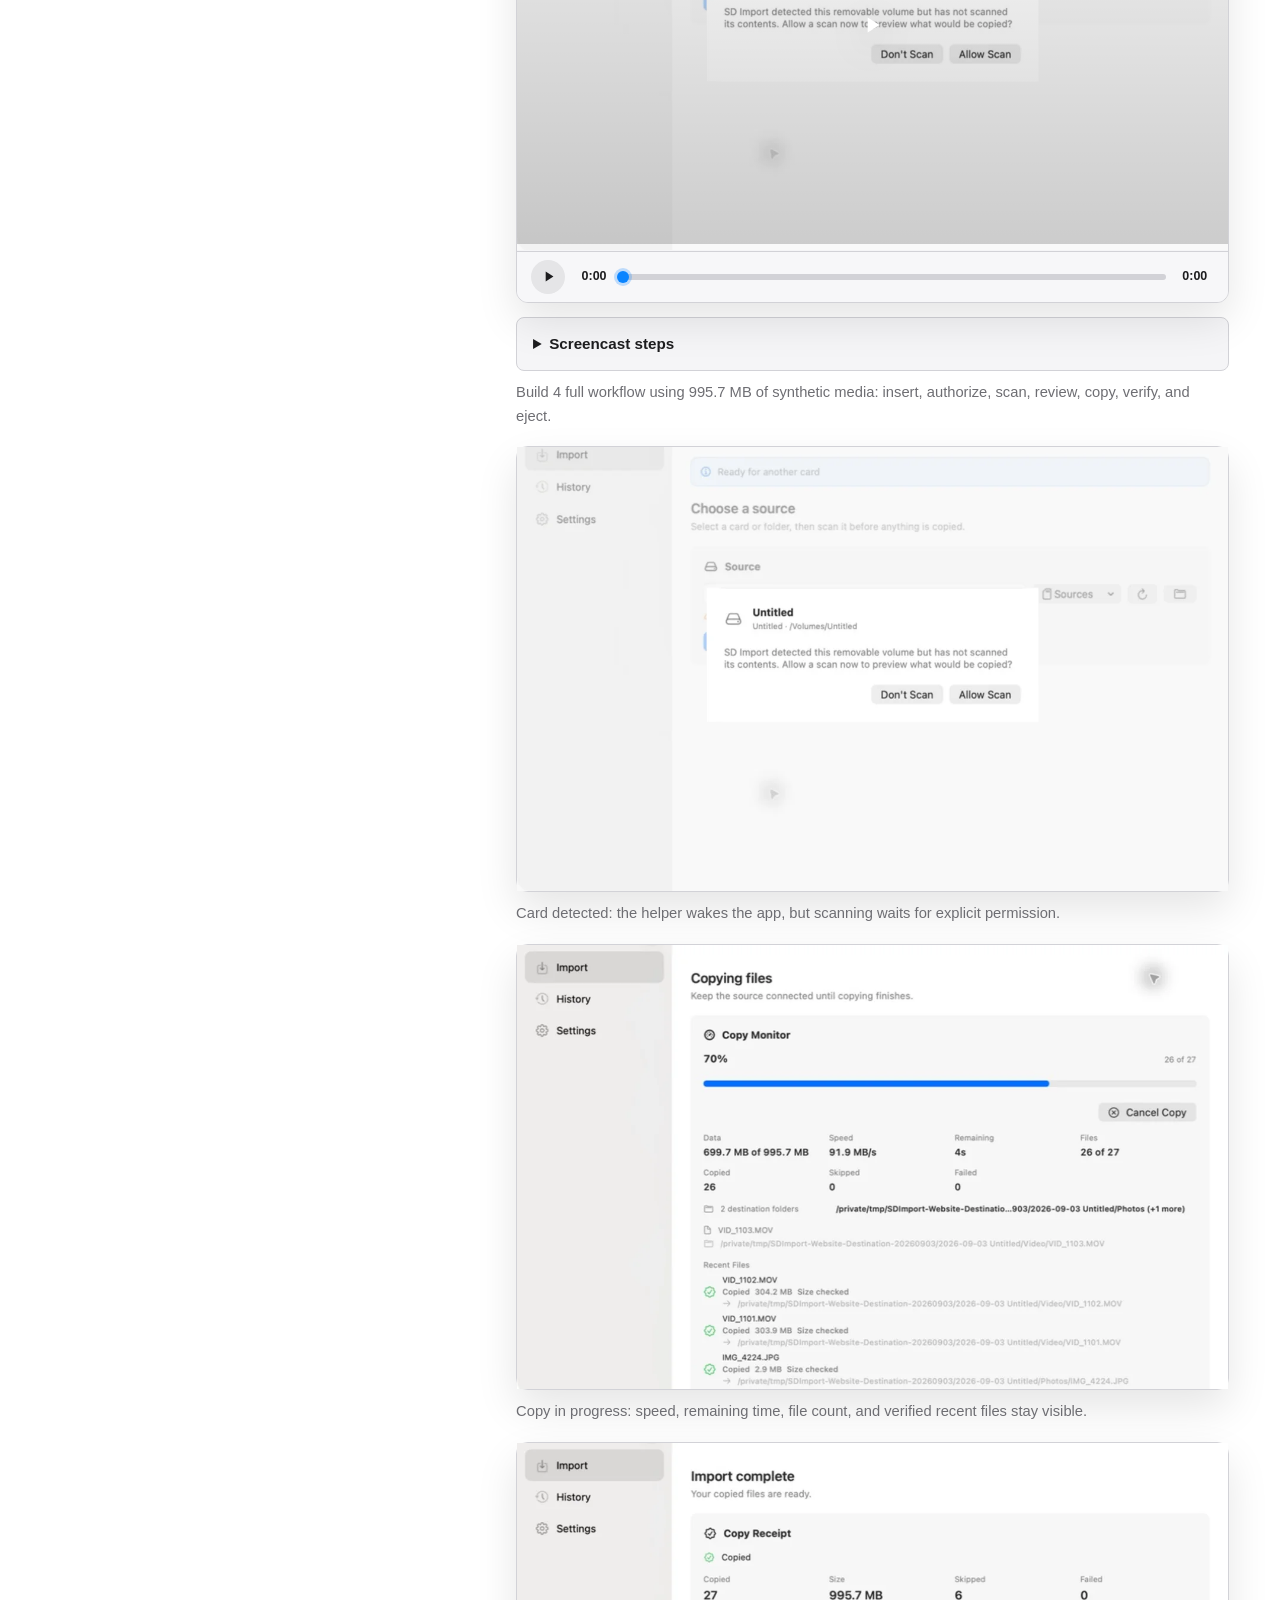
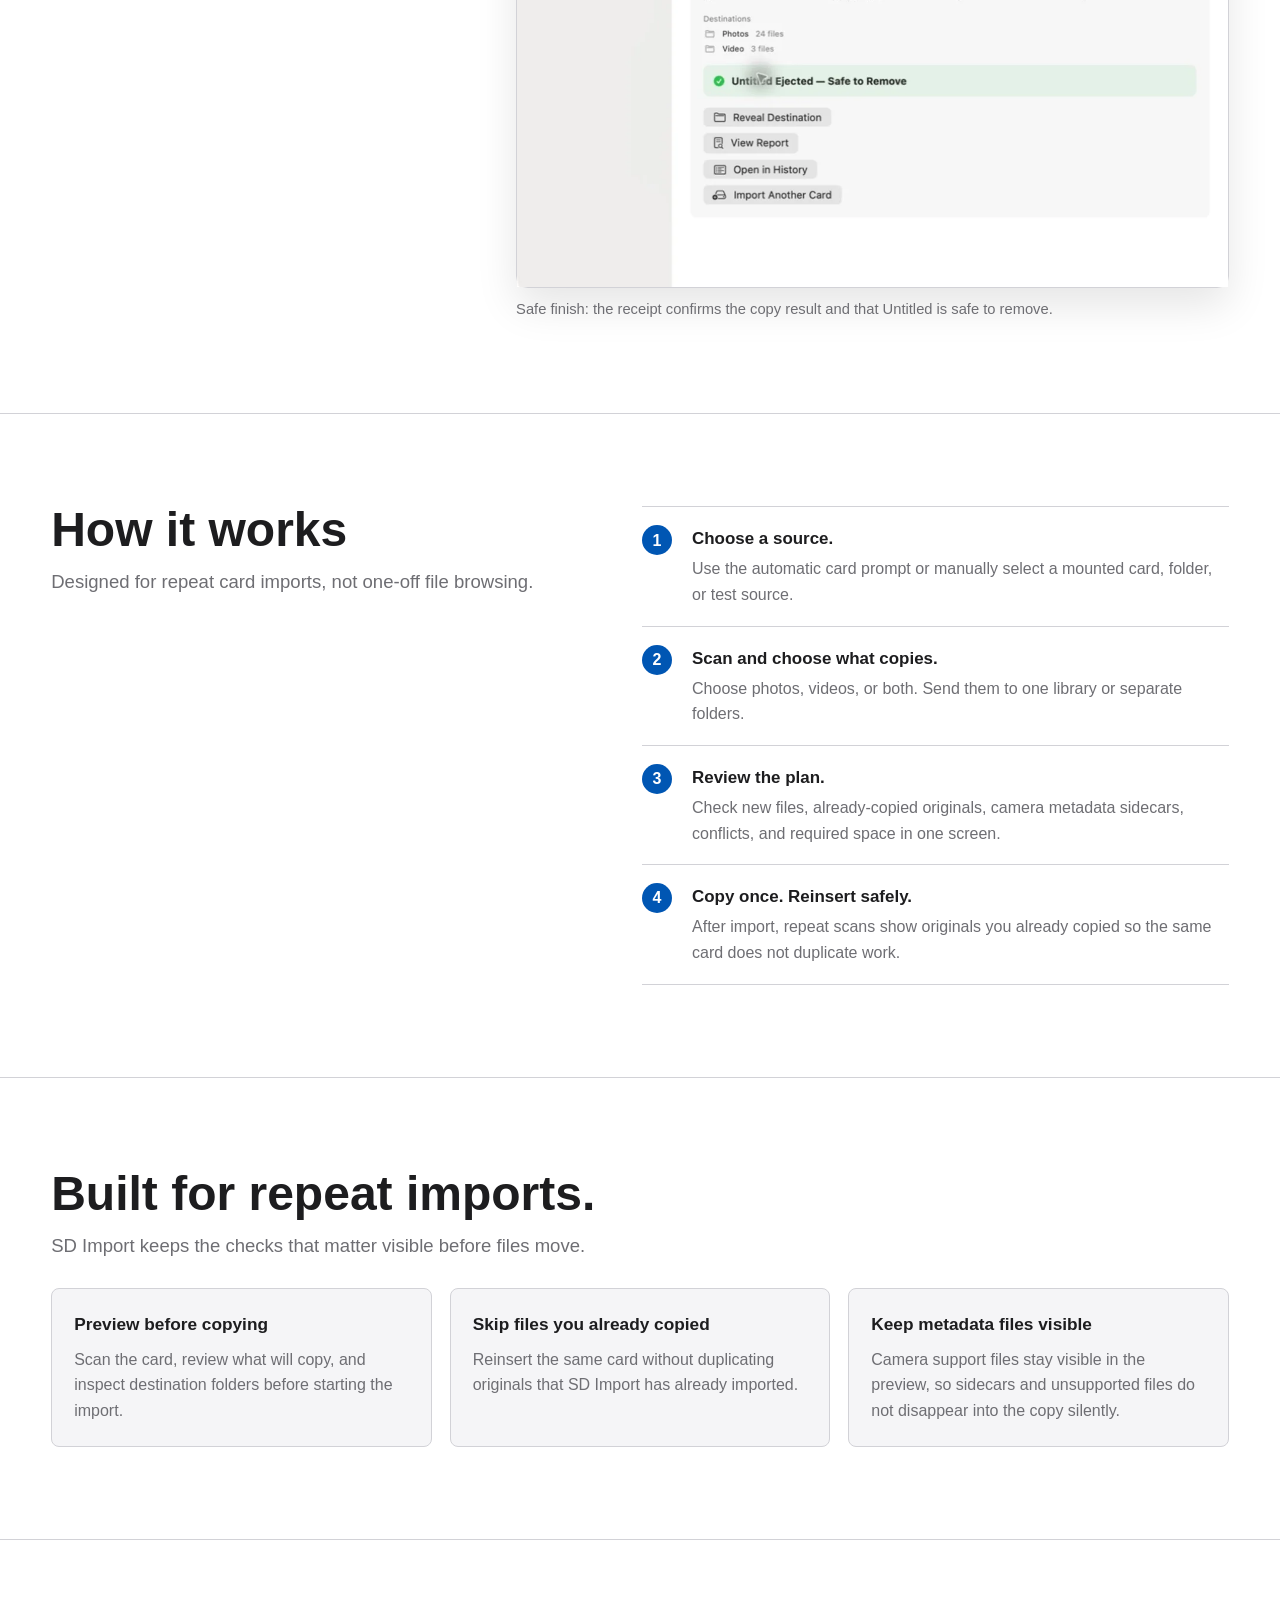
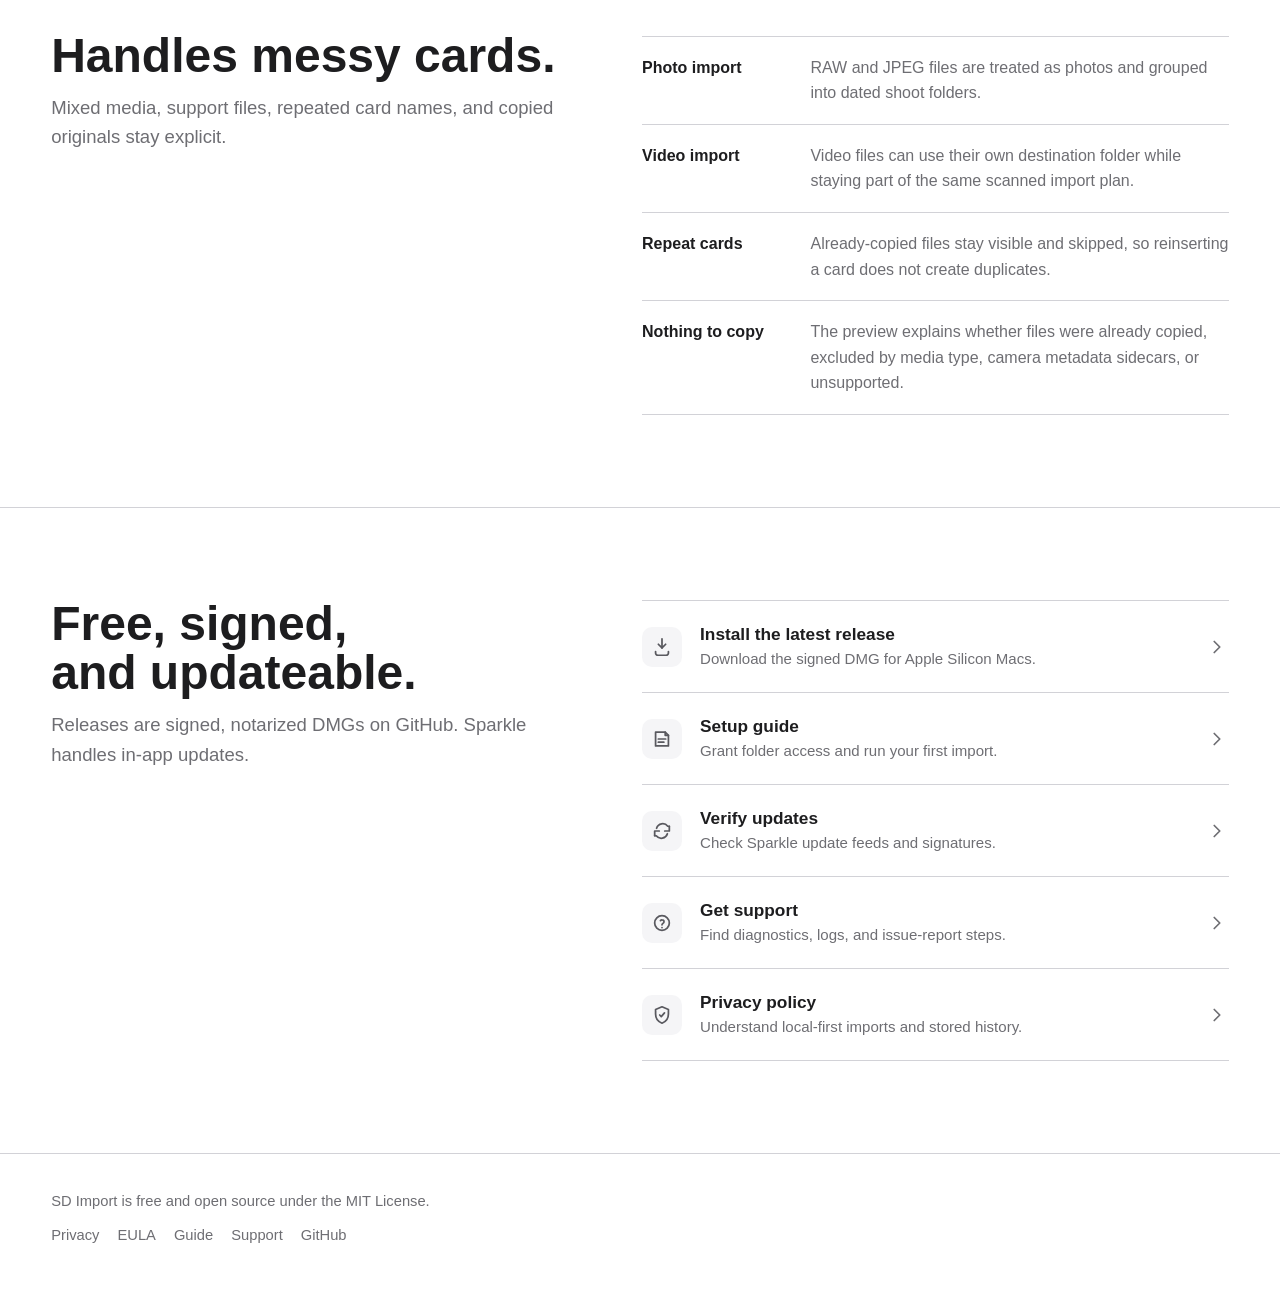
==== commit ff8dc81d: "Show full physical card workflow on website" ====
--- a/docs/index.html
+++ b/docs/index.html
@@ -89,8 +89,8 @@
 
             <div class="hero-visual">
                 <picture class="hero-visual-picture">
-                    <source type="image/webp" srcset="assets/images/sd-import-screenshot-light-640-20260903-clean.webp 640w, assets/images/sd-import-screenshot-light-1200-20260903-clean.webp 1200w, assets/images/sd-import-screenshot-light-1920-20260903-clean.webp 1920w" data-light-srcset="assets/images/sd-import-screenshot-light-640-20260903-clean.webp 640w, assets/images/sd-import-screenshot-light-1200-20260903-clean.webp 1200w, assets/images/sd-import-screenshot-light-1920-20260903-clean.webp 1920w" data-dark-srcset="assets/images/sd-import-screenshot-dark-640-20260903-clean.webp 640w, assets/images/sd-import-screenshot-dark-1200-20260903-clean.webp 1200w, assets/images/sd-import-screenshot-dark-1920-20260903-clean.webp 1920w" sizes="(max-width: 460px) calc(100vw - 32px), (max-width: 860px) calc(100vw - 40px), 1060px">
-                    <img class="hero-screenshot" src="assets/images/sd-import-screenshot-light-20260903-clean.png" data-light-src="assets/images/sd-import-screenshot-light-20260903-clean.png" data-dark-src="assets/images/sd-import-screenshot-dark-20260903-clean.png" width="1920" height="1200" fetchpriority="high" decoding="async" alt="SD Import review screen showing two synthetic photos, capture-date organization, a selected destination, and a ready-to-import plan.">
+                    <source type="image/webp" srcset="assets/images/sd-import-review-ready-light-20260903-640.webp 640w, assets/images/sd-import-review-ready-light-20260903-1200.webp 1200w, assets/images/sd-import-review-ready-light-20260903-1920.webp 1920w" data-light-srcset="assets/images/sd-import-review-ready-light-20260903-640.webp 640w, assets/images/sd-import-review-ready-light-20260903-1200.webp 1200w, assets/images/sd-import-review-ready-light-20260903-1920.webp 1920w" data-dark-srcset="assets/images/sd-import-review-ready-light-20260903-640.webp 640w, assets/images/sd-import-review-ready-light-20260903-1200.webp 1200w, assets/images/sd-import-review-ready-light-20260903-1920.webp 1920w" sizes="(max-width: 460px) calc(100vw - 32px), (max-width: 860px) calc(100vw - 40px), 1060px">
+                    <img class="hero-screenshot" src="assets/images/sd-import-review-ready-light-20260903.png" data-light-src="assets/images/sd-import-review-ready-light-20260903.png" data-dark-src="assets/images/sd-import-review-ready-light-20260903.png" width="1920" height="1200" fetchpriority="high" decoding="async" alt="SD Import review screen showing 24 synthetic photos, three synthetic videos, six support files, capture-date organization, and a ready-to-import plan.">
                 </picture>
             </div>
         </section>
@@ -99,13 +99,13 @@
             <div class="container media-layout">
                 <div class="section-header">
                     <h2>See the whole copy path.</h2>
-                    <p>Preview a clean synthetic import from review to completion.</p>
+                    <p>Follow a real Build 4 run from card insertion through scan, copy, and safe eject.</p>
                 </div>
                 <div class="media-grid">
                     <figure class="media-frame">
                         <div class="lite-video-player" data-video-player>
-                            <video playsinline muted preload="metadata" poster="assets/images/sd-import-screenshot-light-800-20260903-clean.webp" data-light-poster="assets/images/sd-import-screenshot-light-800-20260903-clean.webp" data-dark-poster="assets/images/sd-import-screenshot-dark-800-20260903-clean.webp" aria-describedby="screencast-caption">
-                                <source src="assets/media/sd-import-screencast-light-20260903-clean.mp4" data-light-src="assets/media/sd-import-screencast-light-20260903-clean.mp4" data-dark-src="assets/media/sd-import-screencast-dark-20260903-clean.mp4" type="video/mp4">
+                            <video playsinline muted preload="metadata" poster="assets/images/sd-import-card-detected-light-20260903-1200.webp" data-light-poster="assets/images/sd-import-card-detected-light-20260903-1200.webp" data-dark-poster="assets/images/sd-import-card-detected-light-20260903-1200.webp" aria-describedby="screencast-caption">
+                                <source src="assets/media/sd-import-full-workflow-light-20260903.mp4" data-light-src="assets/media/sd-import-full-workflow-light-20260903.mp4" data-dark-src="assets/media/sd-import-full-workflow-light-20260903.mp4" type="video/mp4">
                                 Your browser does not support the SD Import screencast.
                             </video>
                             <button class="video-overlay-play" type="button" data-video-overlay aria-label="Play screencast">
@@ -134,27 +134,35 @@
                         <details class="video-transcript">
                             <summary>Screencast steps</summary>
                             <ol>
-                                <li>The file preview shows two synthetic photos ready to copy.</li>
-                                <li>The import plan shows capture-date organization and the selected destination.</li>
-                                <li>The lifetime purchase sheet explains the one-time unlock and Family Sharing.</li>
-                                <li>The completion receipt confirms two copied files with no skips or failures.</li>
+                                <li>The app waits for a card, then presents the automatic scan-permission prompt when Untitled is inserted.</li>
+                                <li>The scan reviews 33 synthetic files before anything is copied: 24 photos, three videos, and six support files.</li>
+                                <li>The import plan shows the selected media, capture-date organization, and an authorized temporary destination.</li>
+                                <li>The copy monitor advances from zero to 70 percent while files are size-verified.</li>
+                                <li>The receipt confirms 27 copied files, six skipped support files, zero failures, and a safe device eject.</li>
                             </ol>
                         </details>
-                        <figcaption id="screencast-caption">Build 4 workflow preview using synthetic media: review, plan, unlock, and complete.</figcaption>
+                        <figcaption id="screencast-caption">Build 4 full workflow using 995.7 MB of synthetic media: insert, authorize, scan, review, copy, verify, and eject.</figcaption>
                     </figure>
                     <figure class="media-frame">
                         <picture>
-                            <source type="image/webp" srcset="assets/images/sd-import-screenshot-light-640-20260903-clean.webp 640w, assets/images/sd-import-screenshot-light-1200-20260903-clean.webp 1200w, assets/images/sd-import-screenshot-light-1920-20260903-clean.webp 1920w" data-light-srcset="assets/images/sd-import-screenshot-light-640-20260903-clean.webp 640w, assets/images/sd-import-screenshot-light-1200-20260903-clean.webp 1200w, assets/images/sd-import-screenshot-light-1920-20260903-clean.webp 1920w" data-dark-srcset="assets/images/sd-import-screenshot-dark-640-20260903-clean.webp 640w, assets/images/sd-import-screenshot-dark-1200-20260903-clean.webp 1200w, assets/images/sd-import-screenshot-dark-1920-20260903-clean.webp 1920w" sizes="(max-width: 860px) calc(100vw - 40px), 709px">
-                            <img src="assets/images/sd-import-screenshot-light-20260903-clean.png" data-light-src="assets/images/sd-import-screenshot-light-20260903-clean.png" data-dark-src="assets/images/sd-import-screenshot-dark-20260903-clean.png" width="1920" height="1200" loading="lazy" decoding="async" alt="SD Import destination plan for two synthetic photos organized as Sample Shoot.">
+                            <source type="image/webp" srcset="assets/images/sd-import-card-detected-light-20260903-640.webp 640w, assets/images/sd-import-card-detected-light-20260903-1200.webp 1200w, assets/images/sd-import-card-detected-light-20260903-1920.webp 1920w" data-light-srcset="assets/images/sd-import-card-detected-light-20260903-640.webp 640w, assets/images/sd-import-card-detected-light-20260903-1200.webp 1200w, assets/images/sd-import-card-detected-light-20260903-1920.webp 1920w" data-dark-srcset="assets/images/sd-import-card-detected-light-20260903-640.webp 640w, assets/images/sd-import-card-detected-light-20260903-1200.webp 1200w, assets/images/sd-import-card-detected-light-20260903-1920.webp 1920w" sizes="(max-width: 860px) calc(100vw - 40px), 709px">
+                            <img src="assets/images/sd-import-card-detected-light-20260903.png" data-light-src="assets/images/sd-import-card-detected-light-20260903.png" data-dark-src="assets/images/sd-import-card-detected-light-20260903.png" width="1920" height="1200" loading="lazy" decoding="async" alt="SD Import automatically detects the inserted Untitled removable volume and asks permission before scanning.">
                         </picture>
-                        <figcaption>Snapshot: source, organization choice, destination, and ready-to-import status.</figcaption>
+                        <figcaption>Card detected: the helper wakes the app, but scanning waits for explicit permission.</figcaption>
                     </figure>
                     <figure class="media-frame">
                         <picture>
-                            <source type="image/webp" srcset="assets/images/sd-import-screenshot-files-light-640-20260903-clean.webp 640w, assets/images/sd-import-screenshot-files-light-1200-20260903-clean.webp 1200w, assets/images/sd-import-screenshot-files-light-1920-20260903-clean.webp 1920w" data-light-srcset="assets/images/sd-import-screenshot-files-light-640-20260903-clean.webp 640w, assets/images/sd-import-screenshot-files-light-1200-20260903-clean.webp 1200w, assets/images/sd-import-screenshot-files-light-1920-20260903-clean.webp 1920w" data-dark-srcset="assets/images/sd-import-screenshot-files-dark-640-20260903-clean.webp 640w, assets/images/sd-import-screenshot-files-dark-1200-20260903-clean.webp 1200w, assets/images/sd-import-screenshot-files-dark-1920-20260903-clean.webp 1920w" sizes="(max-width: 860px) calc(100vw - 40px), 709px">
-                            <img src="assets/images/sd-import-screenshot-files-light-20260903-clean.png" data-light-src="assets/images/sd-import-screenshot-files-light-20260903-clean.png" data-dark-src="assets/images/sd-import-screenshot-files-dark-20260903-clean.png" width="1920" height="1200" loading="lazy" decoding="async" alt="SD Import grid preview showing two synthetic sample photos marked Will copy.">
+                            <source type="image/webp" srcset="assets/images/sd-import-import-progress-light-20260903-640.webp 640w, assets/images/sd-import-import-progress-light-20260903-1200.webp 1200w, assets/images/sd-import-import-progress-light-20260903-1920.webp 1920w" data-light-srcset="assets/images/sd-import-import-progress-light-20260903-640.webp 640w, assets/images/sd-import-import-progress-light-20260903-1200.webp 1200w, assets/images/sd-import-import-progress-light-20260903-1920.webp 1920w" data-dark-srcset="assets/images/sd-import-import-progress-light-20260903-640.webp 640w, assets/images/sd-import-import-progress-light-20260903-1200.webp 1200w, assets/images/sd-import-import-progress-light-20260903-1920.webp 1920w" sizes="(max-width: 860px) calc(100vw - 40px), 709px">
+                            <img src="assets/images/sd-import-import-progress-light-20260903.png" data-light-src="assets/images/sd-import-import-progress-light-20260903.png" data-dark-src="assets/images/sd-import-import-progress-light-20260903.png" width="1920" height="1200" loading="lazy" decoding="async" alt="SD Import copy monitor at 70 percent, showing 699.7 MB copied, 26 of 27 files complete, zero failures, and verified recent files.">
                         </picture>
-                        <figcaption>Snapshot: a clean grid preview shows exactly which synthetic photos will be copied.</figcaption>
+                        <figcaption>Copy in progress: speed, remaining time, file count, and verified recent files stay visible.</figcaption>
+                    </figure>
+                    <figure class="media-frame">
+                        <picture>
+                            <source type="image/webp" srcset="assets/images/sd-import-safe-eject-light-20260903-640.webp 640w, assets/images/sd-import-safe-eject-light-20260903-1200.webp 1200w, assets/images/sd-import-safe-eject-light-20260903-1920.webp 1920w" data-light-srcset="assets/images/sd-import-safe-eject-light-20260903-640.webp 640w, assets/images/sd-import-safe-eject-light-20260903-1200.webp 1200w, assets/images/sd-import-safe-eject-light-20260903-1920.webp 1920w" data-dark-srcset="assets/images/sd-import-safe-eject-light-20260903-640.webp 640w, assets/images/sd-import-safe-eject-light-20260903-1200.webp 1200w, assets/images/sd-import-safe-eject-light-20260903-1920.webp 1920w" sizes="(max-width: 860px) calc(100vw - 40px), 709px">
+                            <img src="assets/images/sd-import-safe-eject-light-20260903.png" data-light-src="assets/images/sd-import-safe-eject-light-20260903.png" data-dark-src="assets/images/sd-import-safe-eject-light-20260903.png" width="1920" height="1200" loading="lazy" decoding="async" alt="SD Import completion receipt confirming 27 copied files, 995.7 MB, six skipped support files, zero failures, and Untitled safely ejected.">
+                        </picture>
+                        <figcaption>Safe finish: the receipt confirms the copy result and that Untitled is safe to remove.</figcaption>
                     </figure>
                 </div>
             </div>
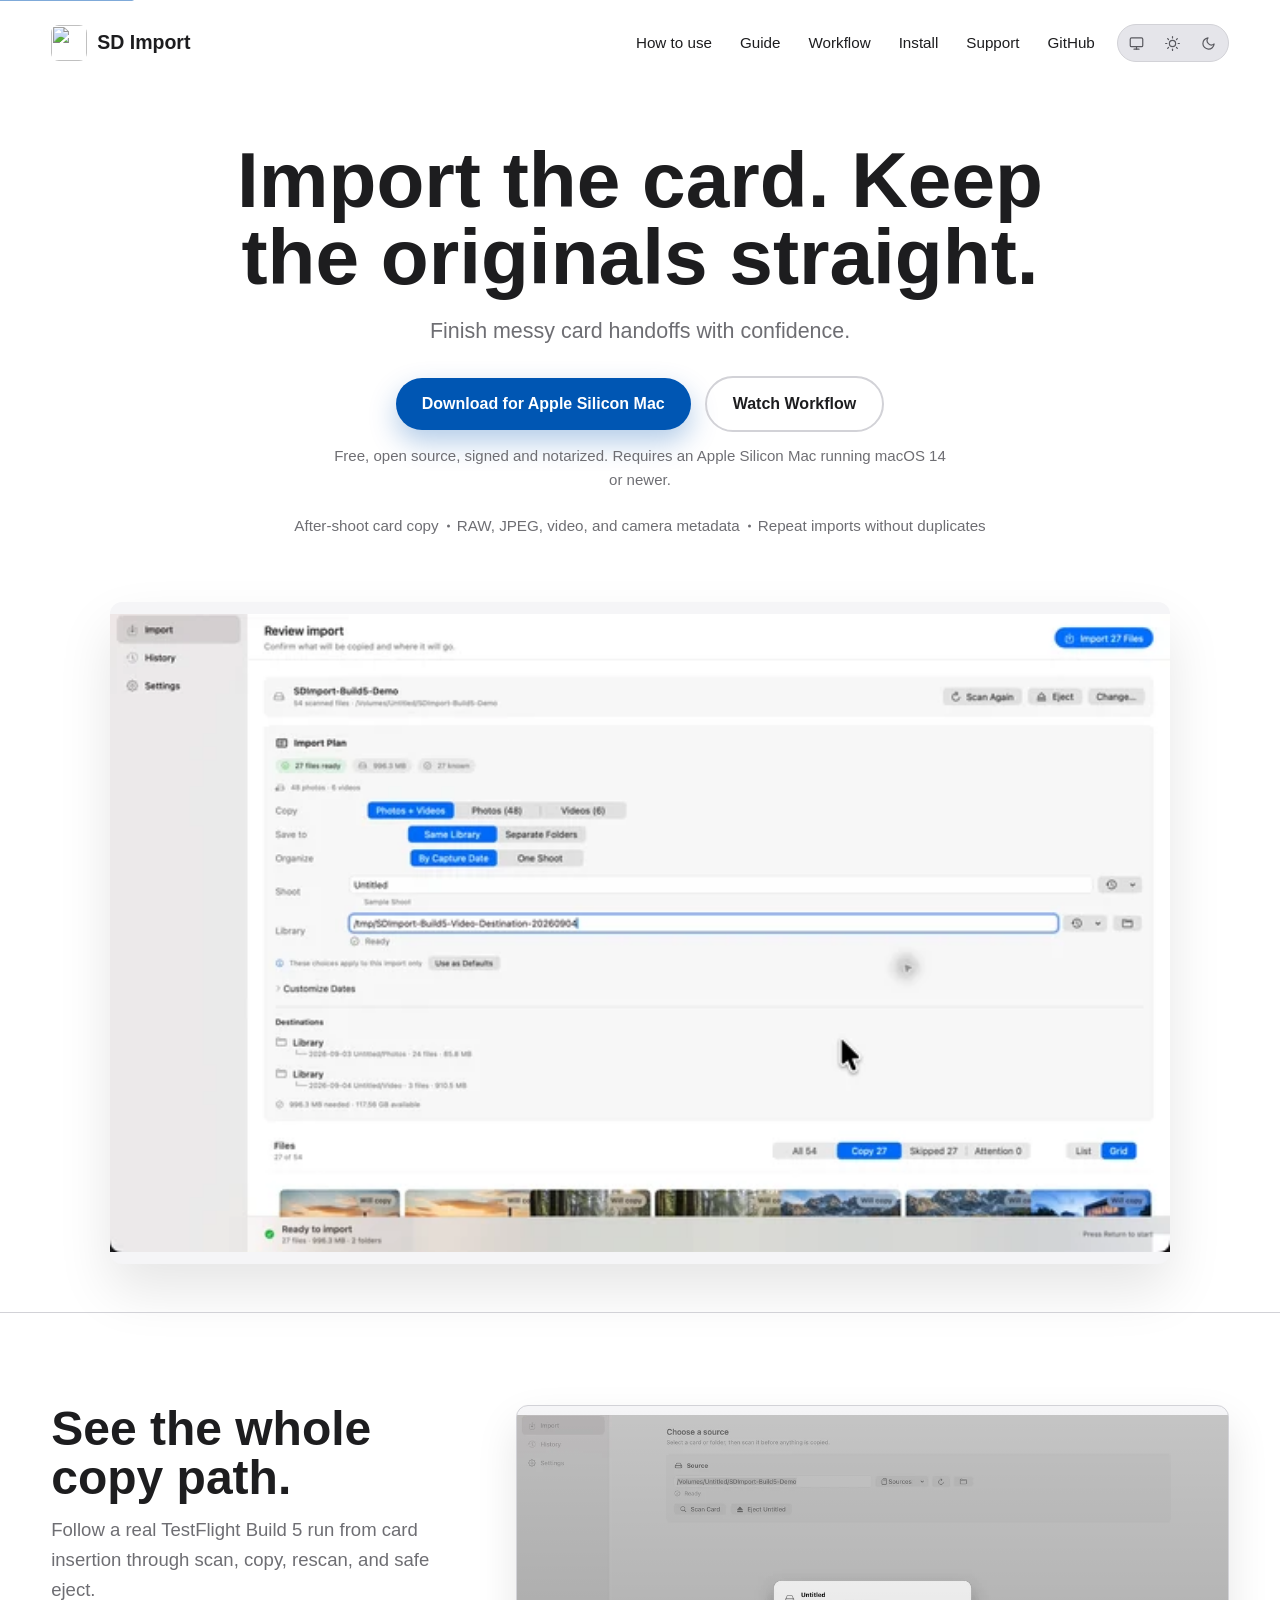
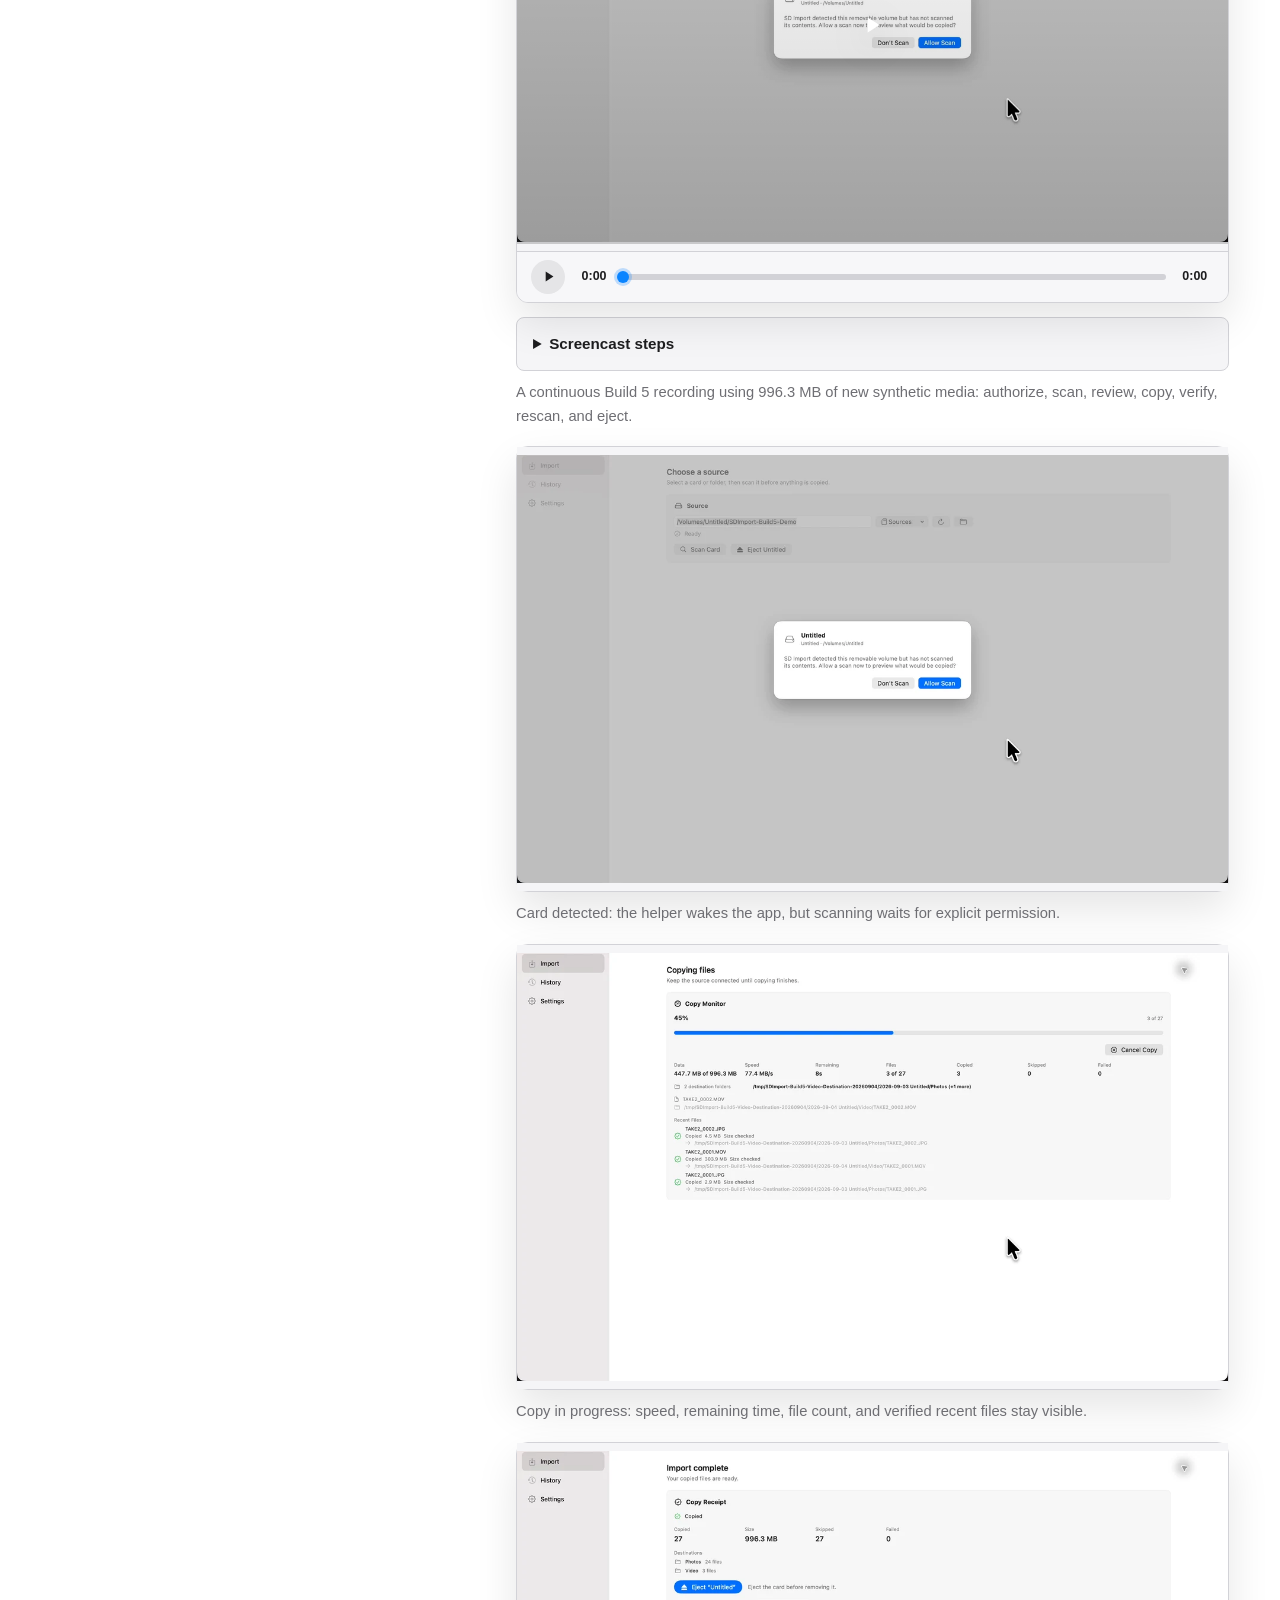
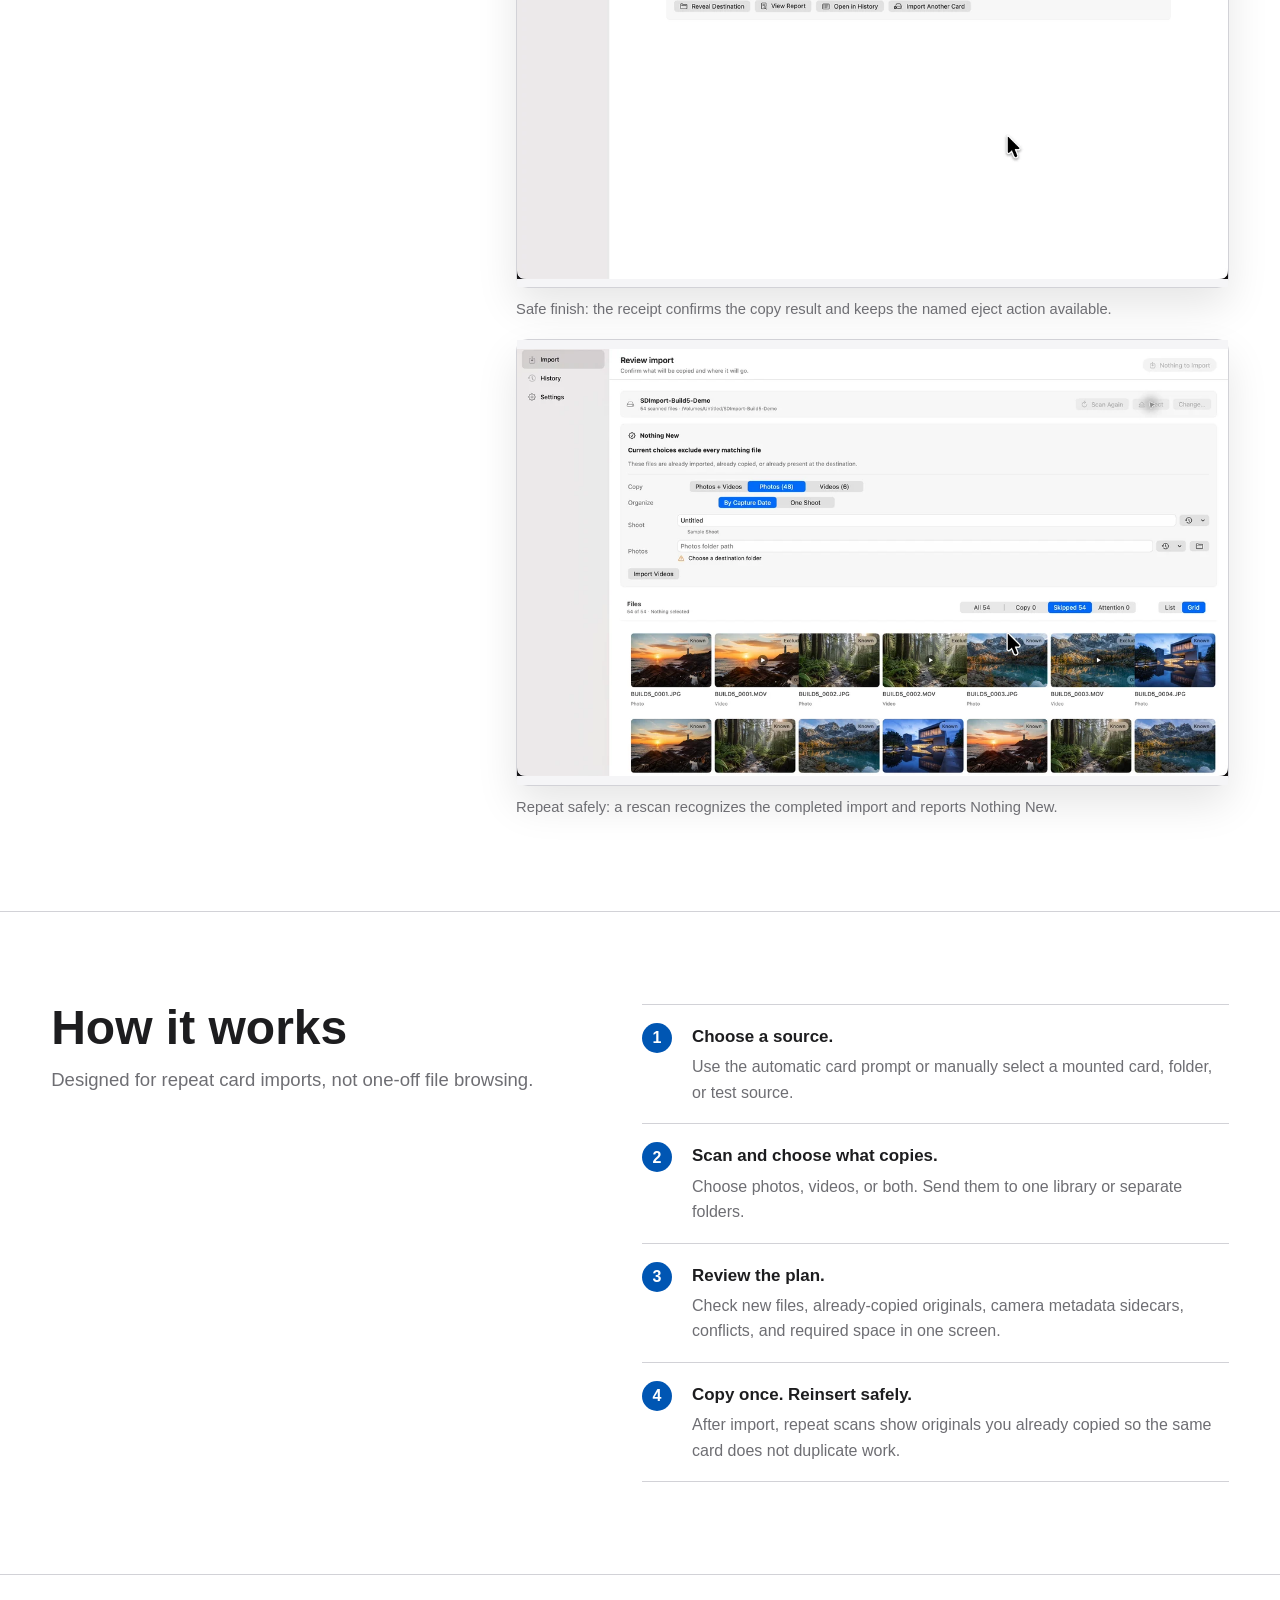
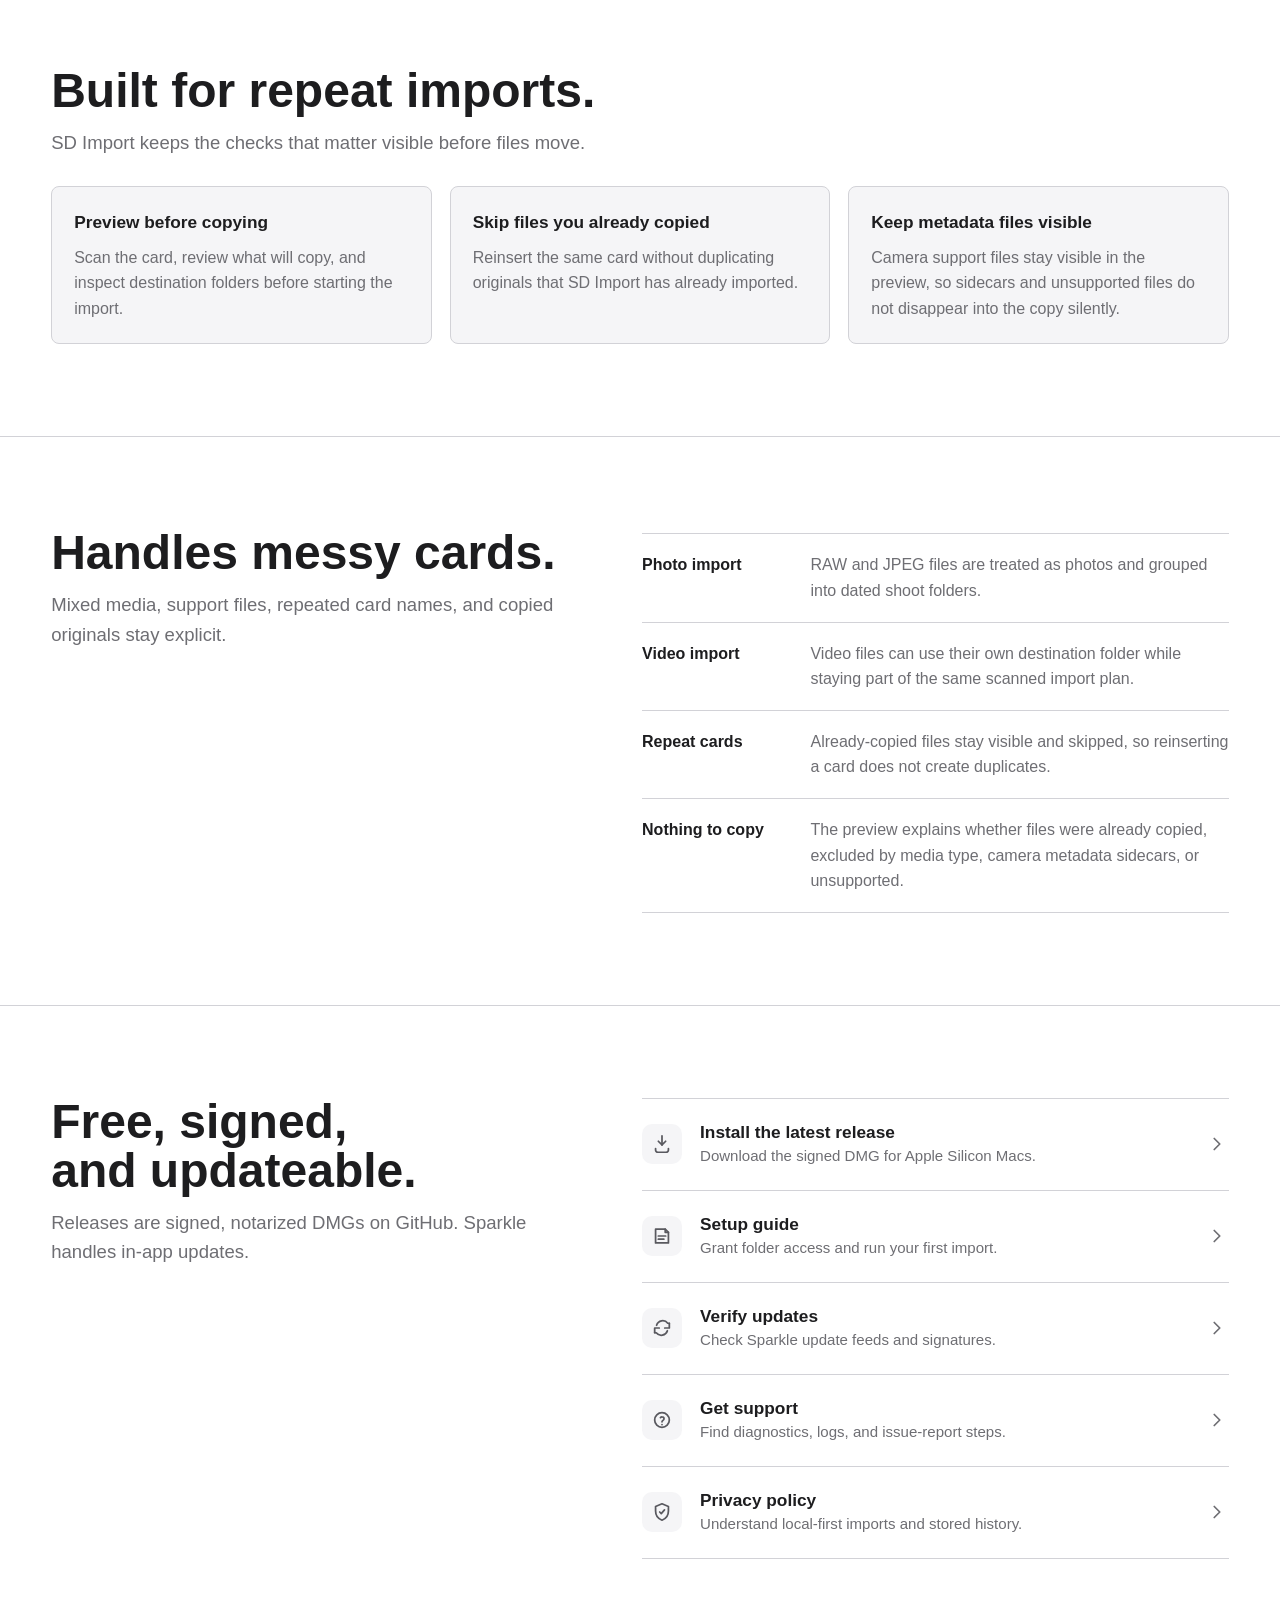
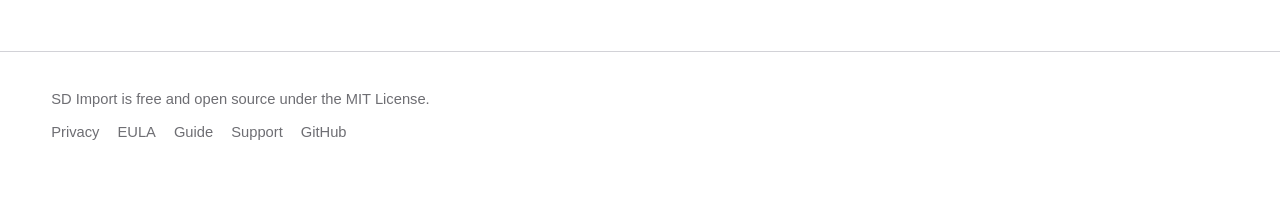
==== commit 31aee629: "Refresh Build 5 workflow media and QA evidence" ====
--- a/docs/index.html
+++ b/docs/index.html
@@ -6,8 +6,7 @@
     <link rel="icon" type="image/png" sizes="32x32" href="assets/images/favicon-32.png">
     <link rel="icon" type="image/png" sizes="16x16" href="assets/images/favicon-16.png">
     <link rel="apple-touch-icon" href="assets/images/app-icon.png">
-    <link rel="preload" as="image" href="assets/images/sd-import-screenshot-light-1200-20260903-clean.webp" imagesrcset="assets/images/sd-import-screenshot-light-640-20260903-clean.webp 640w, assets/images/sd-import-screenshot-light-1200-20260903-clean.webp 1200w, assets/images/sd-import-screenshot-light-1920-20260903-clean.webp 1920w" imagesizes="(max-width: 460px) calc(100vw - 32px), (max-width: 860px) calc(100vw - 40px), 1060px" media="(prefers-color-scheme: light)">
-    <link rel="preload" as="image" href="assets/images/sd-import-screenshot-dark-1200-20260903-clean.webp" imagesrcset="assets/images/sd-import-screenshot-dark-640-20260903-clean.webp 640w, assets/images/sd-import-screenshot-dark-1200-20260903-clean.webp 1200w, assets/images/sd-import-screenshot-dark-1920-20260903-clean.webp 1920w" imagesizes="(max-width: 460px) calc(100vw - 32px), (max-width: 860px) calc(100vw - 40px), 1060px" media="(prefers-color-scheme: dark)">
+    <link rel="preload" as="image" href="assets/images/sd-import-review-ready-light-20260904-1200.webp" imagesrcset="assets/images/sd-import-review-ready-light-20260904-640.webp 640w, assets/images/sd-import-review-ready-light-20260904-1200.webp 1200w, assets/images/sd-import-review-ready-light-20260904-1920.webp 1920w" imagesizes="(max-width: 460px) calc(100vw - 32px), (max-width: 860px) calc(100vw - 40px), 1060px">
     <meta name="theme-color" content="#ffffff" media="(prefers-color-scheme: light)">
     <meta name="theme-color" content="#0f0f12" media="(prefers-color-scheme: dark)">
     <script>
@@ -28,7 +27,7 @@
     <meta name="twitter:description" content="Confident photo and video card imports for macOS.">
     <meta name="twitter:image" content="https://sd.jenny.media/assets/images/sd-import-screenshot.png">
     <link rel="canonical" href="https://sd.jenny.media/">
-    <link rel="stylesheet" href="assets/site-20260512.css?v=20260903d">
+    <link rel="stylesheet" href="assets/site-20260512.css?v=20260904a">
     <script type="application/ld+json">
         {
             "@context": "https://schema.org",
@@ -89,8 +88,8 @@
 
             <div class="hero-visual">
                 <picture class="hero-visual-picture">
-                    <source type="image/webp" srcset="assets/images/sd-import-review-ready-light-20260903-640.webp 640w, assets/images/sd-import-review-ready-light-20260903-1200.webp 1200w, assets/images/sd-import-review-ready-light-20260903-1920.webp 1920w" data-light-srcset="assets/images/sd-import-review-ready-light-20260903-640.webp 640w, assets/images/sd-import-review-ready-light-20260903-1200.webp 1200w, assets/images/sd-import-review-ready-light-20260903-1920.webp 1920w" data-dark-srcset="assets/images/sd-import-review-ready-light-20260903-640.webp 640w, assets/images/sd-import-review-ready-light-20260903-1200.webp 1200w, assets/images/sd-import-review-ready-light-20260903-1920.webp 1920w" sizes="(max-width: 460px) calc(100vw - 32px), (max-width: 860px) calc(100vw - 40px), 1060px">
-                    <img class="hero-screenshot" src="assets/images/sd-import-review-ready-light-20260903.png" data-light-src="assets/images/sd-import-review-ready-light-20260903.png" data-dark-src="assets/images/sd-import-review-ready-light-20260903.png" width="1920" height="1200" fetchpriority="high" decoding="async" alt="SD Import review screen showing 24 synthetic photos, three synthetic videos, six support files, capture-date organization, and a ready-to-import plan.">
+                    <source type="image/webp" srcset="assets/images/sd-import-review-ready-light-20260904-640.webp 640w, assets/images/sd-import-review-ready-light-20260904-1200.webp 1200w, assets/images/sd-import-review-ready-light-20260904-1920.webp 1920w" data-light-srcset="assets/images/sd-import-review-ready-light-20260904-640.webp 640w, assets/images/sd-import-review-ready-light-20260904-1200.webp 1200w, assets/images/sd-import-review-ready-light-20260904-1920.webp 1920w" data-dark-srcset="assets/images/sd-import-review-ready-light-20260904-640.webp 640w, assets/images/sd-import-review-ready-light-20260904-1200.webp 1200w, assets/images/sd-import-review-ready-light-20260904-1920.webp 1920w" sizes="(max-width: 460px) calc(100vw - 32px), (max-width: 860px) calc(100vw - 40px), 1060px">
+                    <img class="hero-screenshot" src="assets/images/sd-import-review-ready-light-20260904.png" data-light-src="assets/images/sd-import-review-ready-light-20260904.png" data-dark-src="assets/images/sd-import-review-ready-light-20260904.png" width="3024" height="1820" fetchpriority="high" decoding="async" alt="SD Import Build 5 review screen showing 27 new synthetic files, 27 known files, capture-date organization, and an authorized temporary destination.">
                 </picture>
             </div>
         </section>
@@ -99,13 +98,13 @@
             <div class="container media-layout">
                 <div class="section-header">
                     <h2>See the whole copy path.</h2>
-                    <p>Follow a real Build 4 run from card insertion through scan, copy, and safe eject.</p>
+                    <p>Follow a real TestFlight Build 5 run from card insertion through scan, copy, rescan, and safe eject.</p>
                 </div>
                 <div class="media-grid">
                     <figure class="media-frame">
                         <div class="lite-video-player" data-video-player>
-                            <video playsinline muted preload="metadata" poster="assets/images/sd-import-card-detected-light-20260903-1200.webp" data-light-poster="assets/images/sd-import-card-detected-light-20260903-1200.webp" data-dark-poster="assets/images/sd-import-card-detected-light-20260903-1200.webp" aria-describedby="screencast-caption">
-                                <source src="assets/media/sd-import-full-workflow-light-20260903.mp4" data-light-src="assets/media/sd-import-full-workflow-light-20260903.mp4" data-dark-src="assets/media/sd-import-full-workflow-light-20260903.mp4" type="video/mp4">
+                            <video playsinline muted preload="metadata" poster="assets/images/sd-import-card-detected-light-20260904-1200.webp" data-light-poster="assets/images/sd-import-card-detected-light-20260904-1200.webp" data-dark-poster="assets/images/sd-import-card-detected-light-20260904-1200.webp" aria-describedby="screencast-caption">
+                                <source src="assets/media/sd-import-full-workflow-light-20260904.mp4" data-light-src="assets/media/sd-import-full-workflow-light-20260904.mp4" data-dark-src="assets/media/sd-import-full-workflow-light-20260904.mp4" type="video/mp4">
                                 Your browser does not support the SD Import screencast.
                             </video>
                             <button class="video-overlay-play" type="button" data-video-overlay aria-label="Play screencast">
@@ -135,34 +134,41 @@
                             <summary>Screencast steps</summary>
                             <ol>
                                 <li>The app waits for a card, then presents the automatic scan-permission prompt when Untitled is inserted.</li>
-                                <li>The scan reviews 33 synthetic files before anything is copied: 24 photos, three videos, and six support files.</li>
-                                <li>The import plan shows the selected media, capture-date organization, and an authorized temporary destination.</li>
-                                <li>The copy monitor advances from zero to 70 percent while files are size-verified.</li>
-                                <li>The receipt confirms 27 copied files, six skipped support files, zero failures, and a safe device eject.</li>
+                                <li>The scan reviews 54 synthetic files before anything is copied: 27 new and 27 already known.</li>
+                                <li>The import plan selects 24 new photos and three new videos, capture-date organization, and an authorized temporary destination.</li>
+                                <li>The continuous copy monitor shows real progress, speed, remaining time, file counts, and verified recent files.</li>
+                                <li>The receipt confirms 27 copied files and zero failures; a rescan reports Nothing New before the card is ejected.</li>
                             </ol>
                         </details>
-                        <figcaption id="screencast-caption">Build 4 full workflow using 995.7 MB of synthetic media: insert, authorize, scan, review, copy, verify, and eject.</figcaption>
+                        <figcaption id="screencast-caption">A continuous Build 5 recording using 996.3 MB of new synthetic media: authorize, scan, review, copy, verify, rescan, and eject.</figcaption>
                     </figure>
                     <figure class="media-frame">
                         <picture>
-                            <source type="image/webp" srcset="assets/images/sd-import-card-detected-light-20260903-640.webp 640w, assets/images/sd-import-card-detected-light-20260903-1200.webp 1200w, assets/images/sd-import-card-detected-light-20260903-1920.webp 1920w" data-light-srcset="assets/images/sd-import-card-detected-light-20260903-640.webp 640w, assets/images/sd-import-card-detected-light-20260903-1200.webp 1200w, assets/images/sd-import-card-detected-light-20260903-1920.webp 1920w" data-dark-srcset="assets/images/sd-import-card-detected-light-20260903-640.webp 640w, assets/images/sd-import-card-detected-light-20260903-1200.webp 1200w, assets/images/sd-import-card-detected-light-20260903-1920.webp 1920w" sizes="(max-width: 860px) calc(100vw - 40px), 709px">
-                            <img src="assets/images/sd-import-card-detected-light-20260903.png" data-light-src="assets/images/sd-import-card-detected-light-20260903.png" data-dark-src="assets/images/sd-import-card-detected-light-20260903.png" width="1920" height="1200" loading="lazy" decoding="async" alt="SD Import automatically detects the inserted Untitled removable volume and asks permission before scanning.">
+                            <source type="image/webp" srcset="assets/images/sd-import-card-detected-light-20260904-640.webp 640w, assets/images/sd-import-card-detected-light-20260904-1200.webp 1200w, assets/images/sd-import-card-detected-light-20260904-1920.webp 1920w" data-light-srcset="assets/images/sd-import-card-detected-light-20260904-640.webp 640w, assets/images/sd-import-card-detected-light-20260904-1200.webp 1200w, assets/images/sd-import-card-detected-light-20260904-1920.webp 1920w" data-dark-srcset="assets/images/sd-import-card-detected-light-20260904-640.webp 640w, assets/images/sd-import-card-detected-light-20260904-1200.webp 1200w, assets/images/sd-import-card-detected-light-20260904-1920.webp 1920w" sizes="(max-width: 860px) calc(100vw - 40px), 709px">
+                            <img src="assets/images/sd-import-card-detected-light-20260904.png" data-light-src="assets/images/sd-import-card-detected-light-20260904.png" data-dark-src="assets/images/sd-import-card-detected-light-20260904.png" width="3024" height="1820" loading="lazy" decoding="async" alt="SD Import TestFlight Build 5 detects the inserted Untitled removable volume and asks permission before scanning.">
                         </picture>
                         <figcaption>Card detected: the helper wakes the app, but scanning waits for explicit permission.</figcaption>
                     </figure>
                     <figure class="media-frame">
                         <picture>
-                            <source type="image/webp" srcset="assets/images/sd-import-import-progress-light-20260903-640.webp 640w, assets/images/sd-import-import-progress-light-20260903-1200.webp 1200w, assets/images/sd-import-import-progress-light-20260903-1920.webp 1920w" data-light-srcset="assets/images/sd-import-import-progress-light-20260903-640.webp 640w, assets/images/sd-import-import-progress-light-20260903-1200.webp 1200w, assets/images/sd-import-import-progress-light-20260903-1920.webp 1920w" data-dark-srcset="assets/images/sd-import-import-progress-light-20260903-640.webp 640w, assets/images/sd-import-import-progress-light-20260903-1200.webp 1200w, assets/images/sd-import-import-progress-light-20260903-1920.webp 1920w" sizes="(max-width: 860px) calc(100vw - 40px), 709px">
-                            <img src="assets/images/sd-import-import-progress-light-20260903.png" data-light-src="assets/images/sd-import-import-progress-light-20260903.png" data-dark-src="assets/images/sd-import-import-progress-light-20260903.png" width="1920" height="1200" loading="lazy" decoding="async" alt="SD Import copy monitor at 70 percent, showing 699.7 MB copied, 26 of 27 files complete, zero failures, and verified recent files.">
+                            <source type="image/webp" srcset="assets/images/sd-import-import-progress-light-20260904-640.webp 640w, assets/images/sd-import-import-progress-light-20260904-1200.webp 1200w, assets/images/sd-import-import-progress-light-20260904-1920.webp 1920w" data-light-srcset="assets/images/sd-import-import-progress-light-20260904-640.webp 640w, assets/images/sd-import-import-progress-light-20260904-1200.webp 1200w, assets/images/sd-import-import-progress-light-20260904-1920.webp 1920w" data-dark-srcset="assets/images/sd-import-import-progress-light-20260904-640.webp 640w, assets/images/sd-import-import-progress-light-20260904-1200.webp 1200w, assets/images/sd-import-import-progress-light-20260904-1920.webp 1920w" sizes="(max-width: 860px) calc(100vw - 40px), 709px">
+                            <img src="assets/images/sd-import-import-progress-light-20260904.png" data-light-src="assets/images/sd-import-import-progress-light-20260904.png" data-dark-src="assets/images/sd-import-import-progress-light-20260904.png" width="3024" height="1820" loading="lazy" decoding="async" alt="SD Import Build 5 copy monitor at 45 percent, showing 447.7 MB copied, 3 of 27 files complete, zero failures, and verified recent files.">
                         </picture>
                         <figcaption>Copy in progress: speed, remaining time, file count, and verified recent files stay visible.</figcaption>
                     </figure>
                     <figure class="media-frame">
                         <picture>
-                            <source type="image/webp" srcset="assets/images/sd-import-safe-eject-light-20260903-640.webp 640w, assets/images/sd-import-safe-eject-light-20260903-1200.webp 1200w, assets/images/sd-import-safe-eject-light-20260903-1920.webp 1920w" data-light-srcset="assets/images/sd-import-safe-eject-light-20260903-640.webp 640w, assets/images/sd-import-safe-eject-light-20260903-1200.webp 1200w, assets/images/sd-import-safe-eject-light-20260903-1920.webp 1920w" data-dark-srcset="assets/images/sd-import-safe-eject-light-20260903-640.webp 640w, assets/images/sd-import-safe-eject-light-20260903-1200.webp 1200w, assets/images/sd-import-safe-eject-light-20260903-1920.webp 1920w" sizes="(max-width: 860px) calc(100vw - 40px), 709px">
-                            <img src="assets/images/sd-import-safe-eject-light-20260903.png" data-light-src="assets/images/sd-import-safe-eject-light-20260903.png" data-dark-src="assets/images/sd-import-safe-eject-light-20260903.png" width="1920" height="1200" loading="lazy" decoding="async" alt="SD Import completion receipt confirming 27 copied files, 995.7 MB, six skipped support files, zero failures, and Untitled safely ejected.">
+                            <source type="image/webp" srcset="assets/images/sd-import-safe-eject-light-20260904-640.webp 640w, assets/images/sd-import-safe-eject-light-20260904-1200.webp 1200w, assets/images/sd-import-safe-eject-light-20260904-1920.webp 1920w" data-light-srcset="assets/images/sd-import-safe-eject-light-20260904-640.webp 640w, assets/images/sd-import-safe-eject-light-20260904-1200.webp 1200w, assets/images/sd-import-safe-eject-light-20260904-1920.webp 1920w" data-dark-srcset="assets/images/sd-import-safe-eject-light-20260904-640.webp 640w, assets/images/sd-import-safe-eject-light-20260904-1200.webp 1200w, assets/images/sd-import-safe-eject-light-20260904-1920.webp 1920w" sizes="(max-width: 860px) calc(100vw - 40px), 709px">
+                            <img src="assets/images/sd-import-safe-eject-light-20260904.png" data-light-src="assets/images/sd-import-safe-eject-light-20260904.png" data-dark-src="assets/images/sd-import-safe-eject-light-20260904.png" width="3024" height="1820" loading="lazy" decoding="async" alt="SD Import Build 5 completion receipt confirming 27 copied files, 996.3 MB, zero failures, and an available Eject Untitled action.">
                         </picture>
-                        <figcaption>Safe finish: the receipt confirms the copy result and that Untitled is safe to remove.</figcaption>
+                        <figcaption>Safe finish: the receipt confirms the copy result and keeps the named eject action available.</figcaption>
+                    </figure>
+                    <figure class="media-frame">
+                        <picture>
+                            <source type="image/webp" srcset="assets/images/sd-import-nothing-new-light-20260904-640.webp 640w, assets/images/sd-import-nothing-new-light-20260904-1200.webp 1200w, assets/images/sd-import-nothing-new-light-20260904-1920.webp 1920w" data-light-srcset="assets/images/sd-import-nothing-new-light-20260904-640.webp 640w, assets/images/sd-import-nothing-new-light-20260904-1200.webp 1200w, assets/images/sd-import-nothing-new-light-20260904-1920.webp 1920w" data-dark-srcset="assets/images/sd-import-nothing-new-light-20260904-640.webp 640w, assets/images/sd-import-nothing-new-light-20260904-1200.webp 1200w, assets/images/sd-import-nothing-new-light-20260904-1920.webp 1920w" sizes="(max-width: 860px) calc(100vw - 40px), 709px">
+                            <img src="assets/images/sd-import-nothing-new-light-20260904.png" data-light-src="assets/images/sd-import-nothing-new-light-20260904.png" data-dark-src="assets/images/sd-import-nothing-new-light-20260904.png" width="3024" height="1820" loading="lazy" decoding="async" alt="SD Import Build 5 rescan showing Nothing New and all 54 synthetic files skipped as already imported or excluded.">
+                        </picture>
+                        <figcaption>Repeat safely: a rescan recognizes the completed import and reports Nothing New.</figcaption>
                     </figure>
                 </div>
             </div>
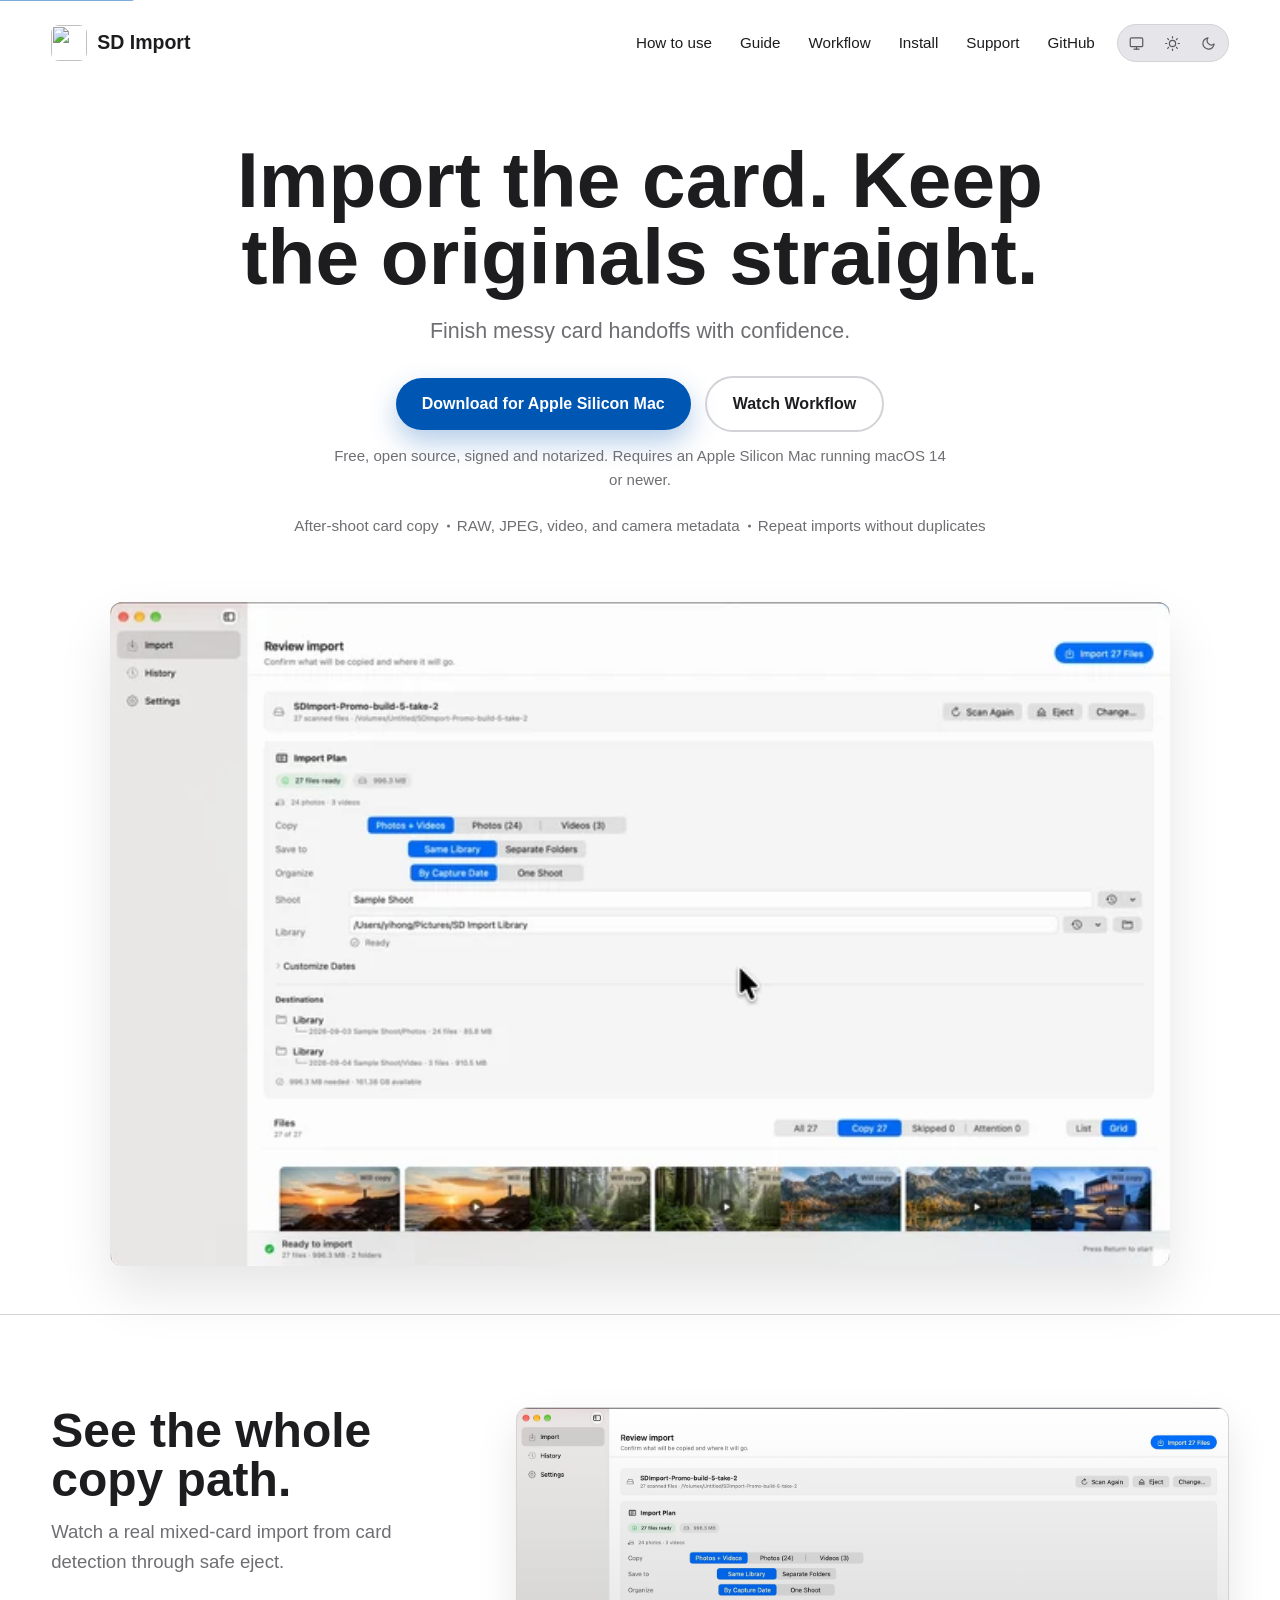
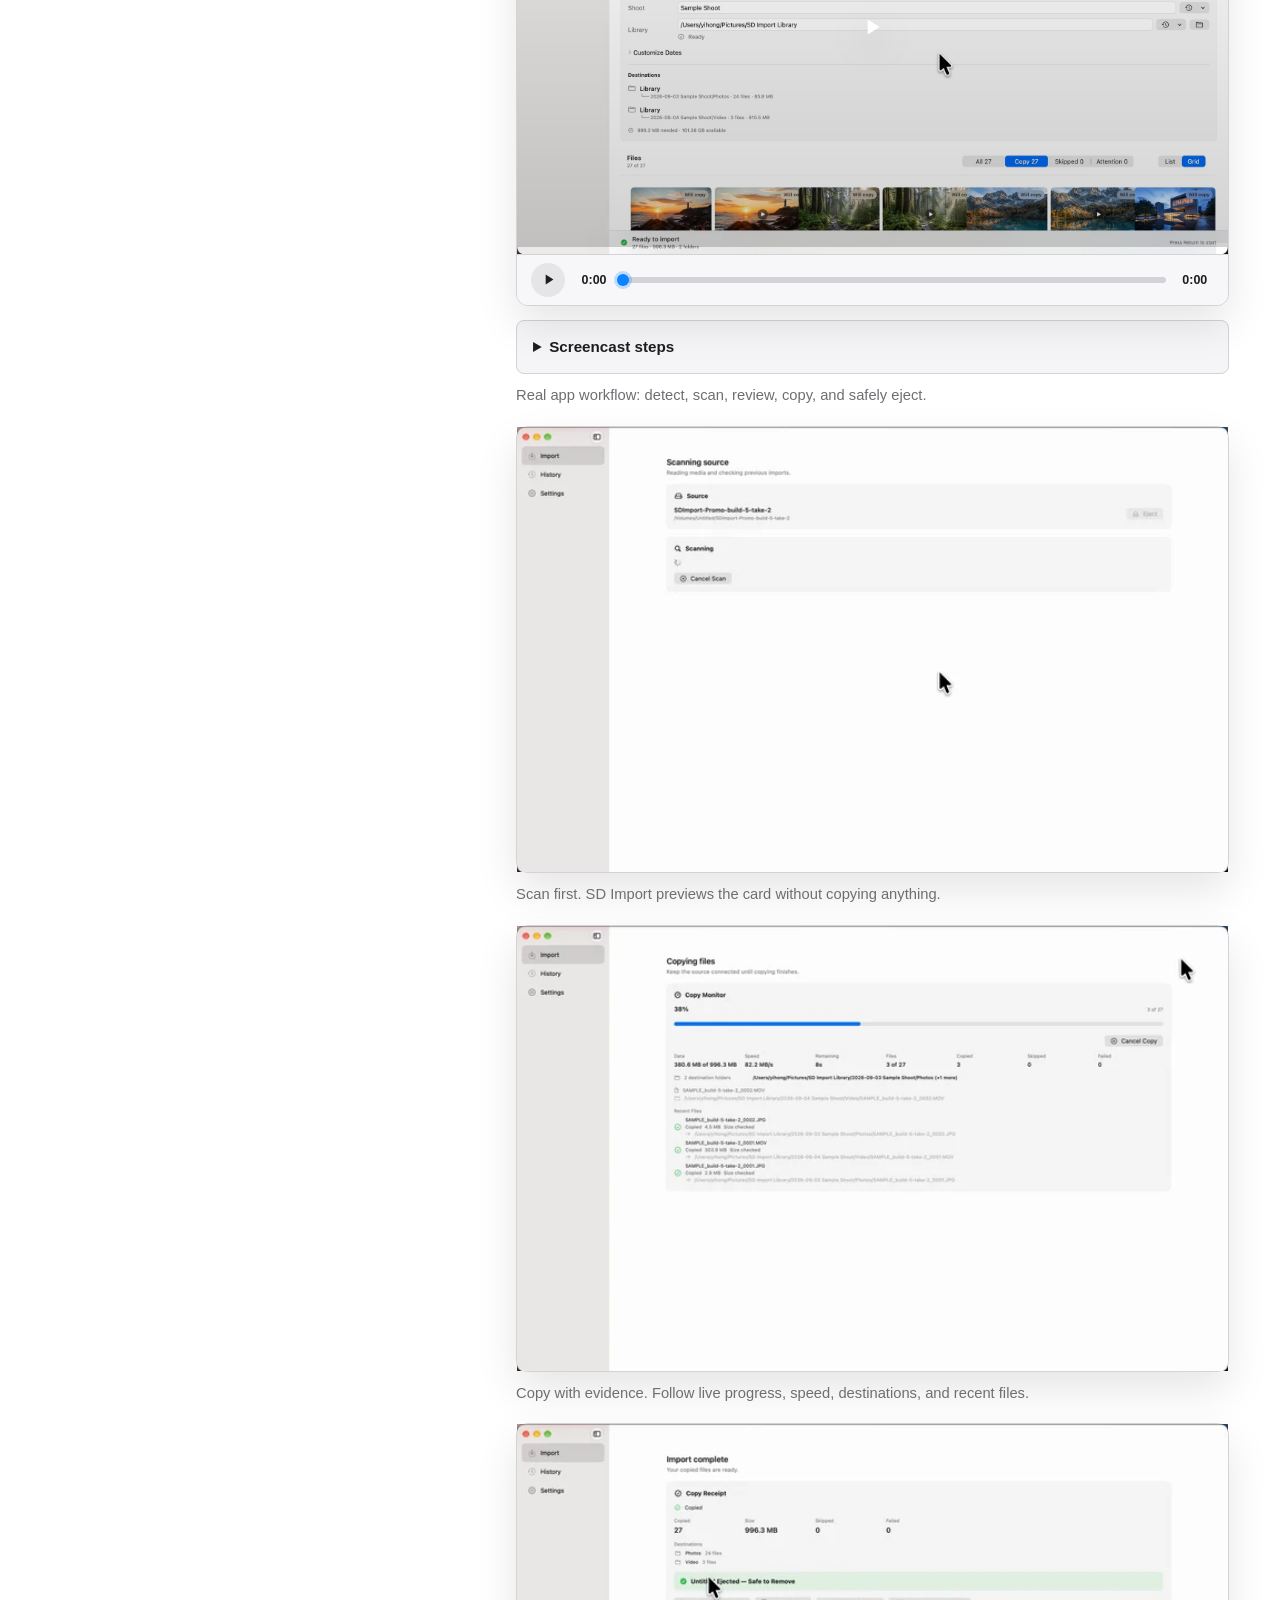
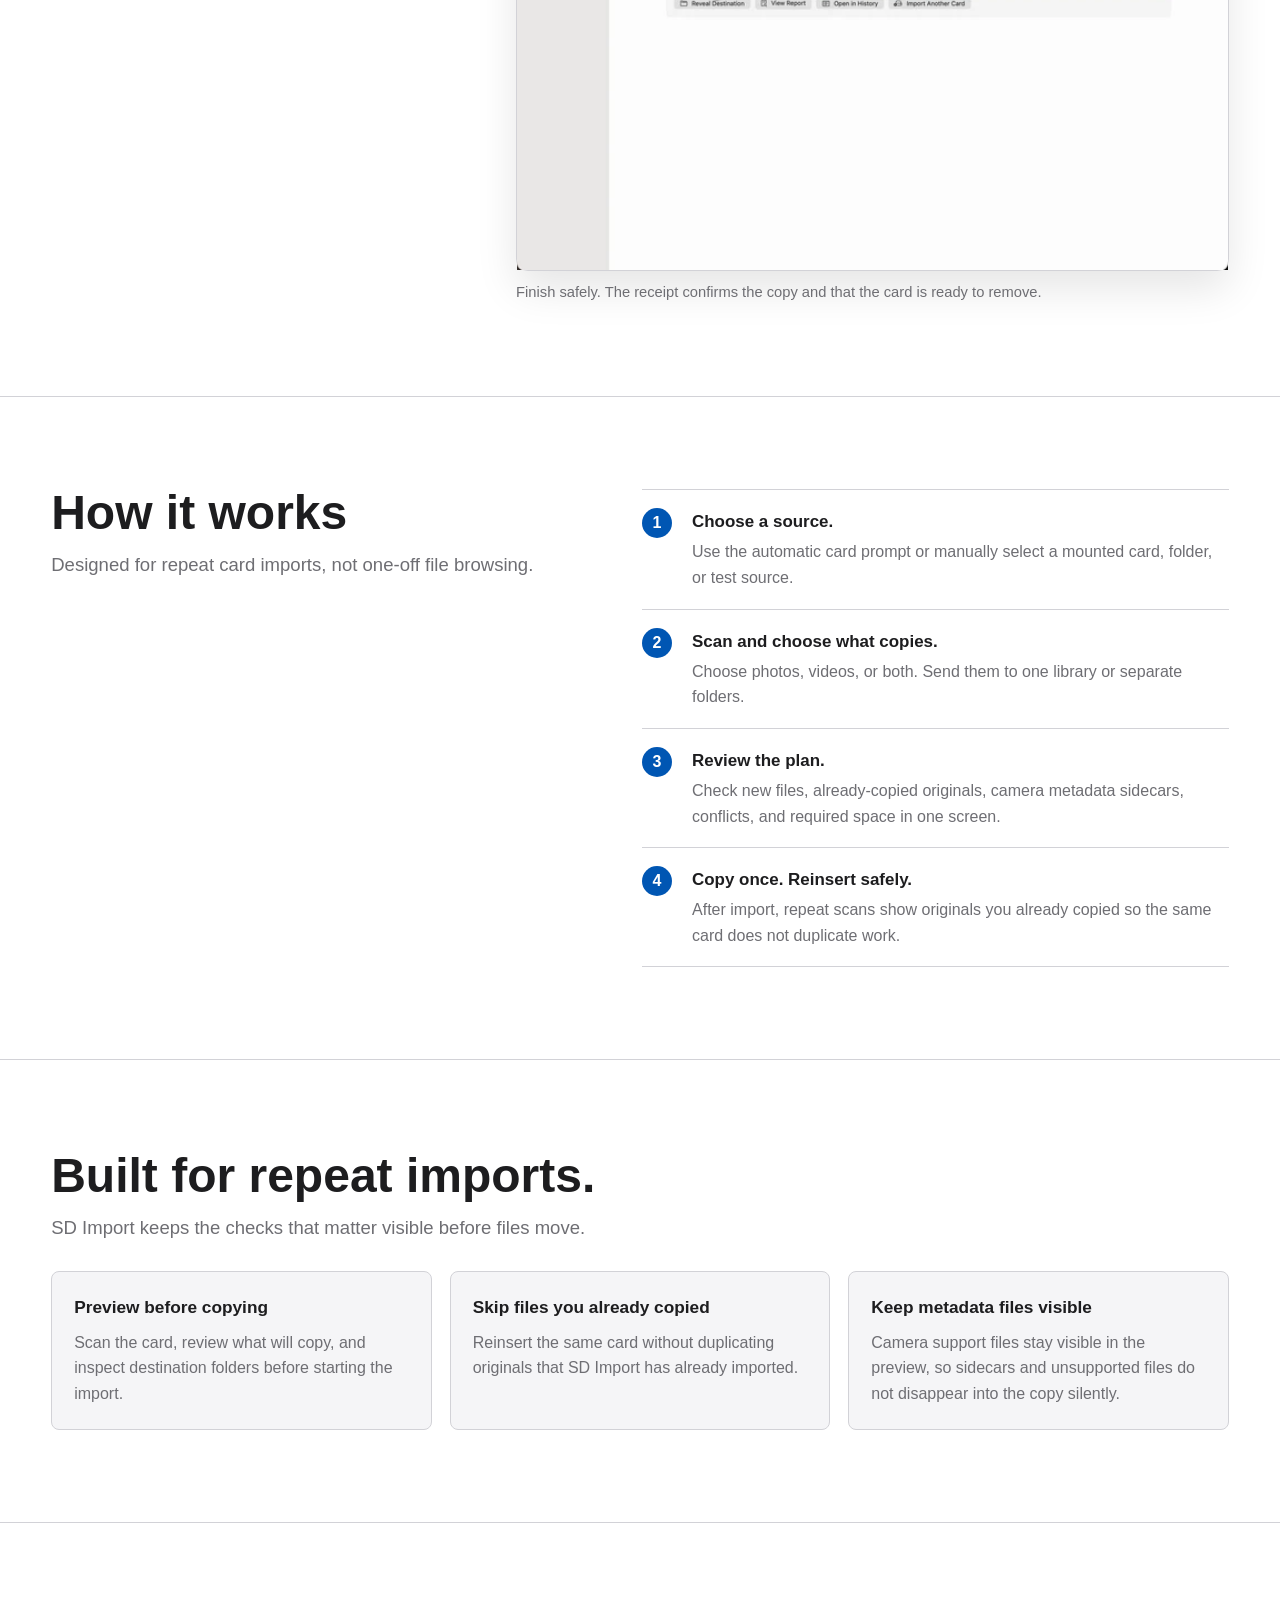
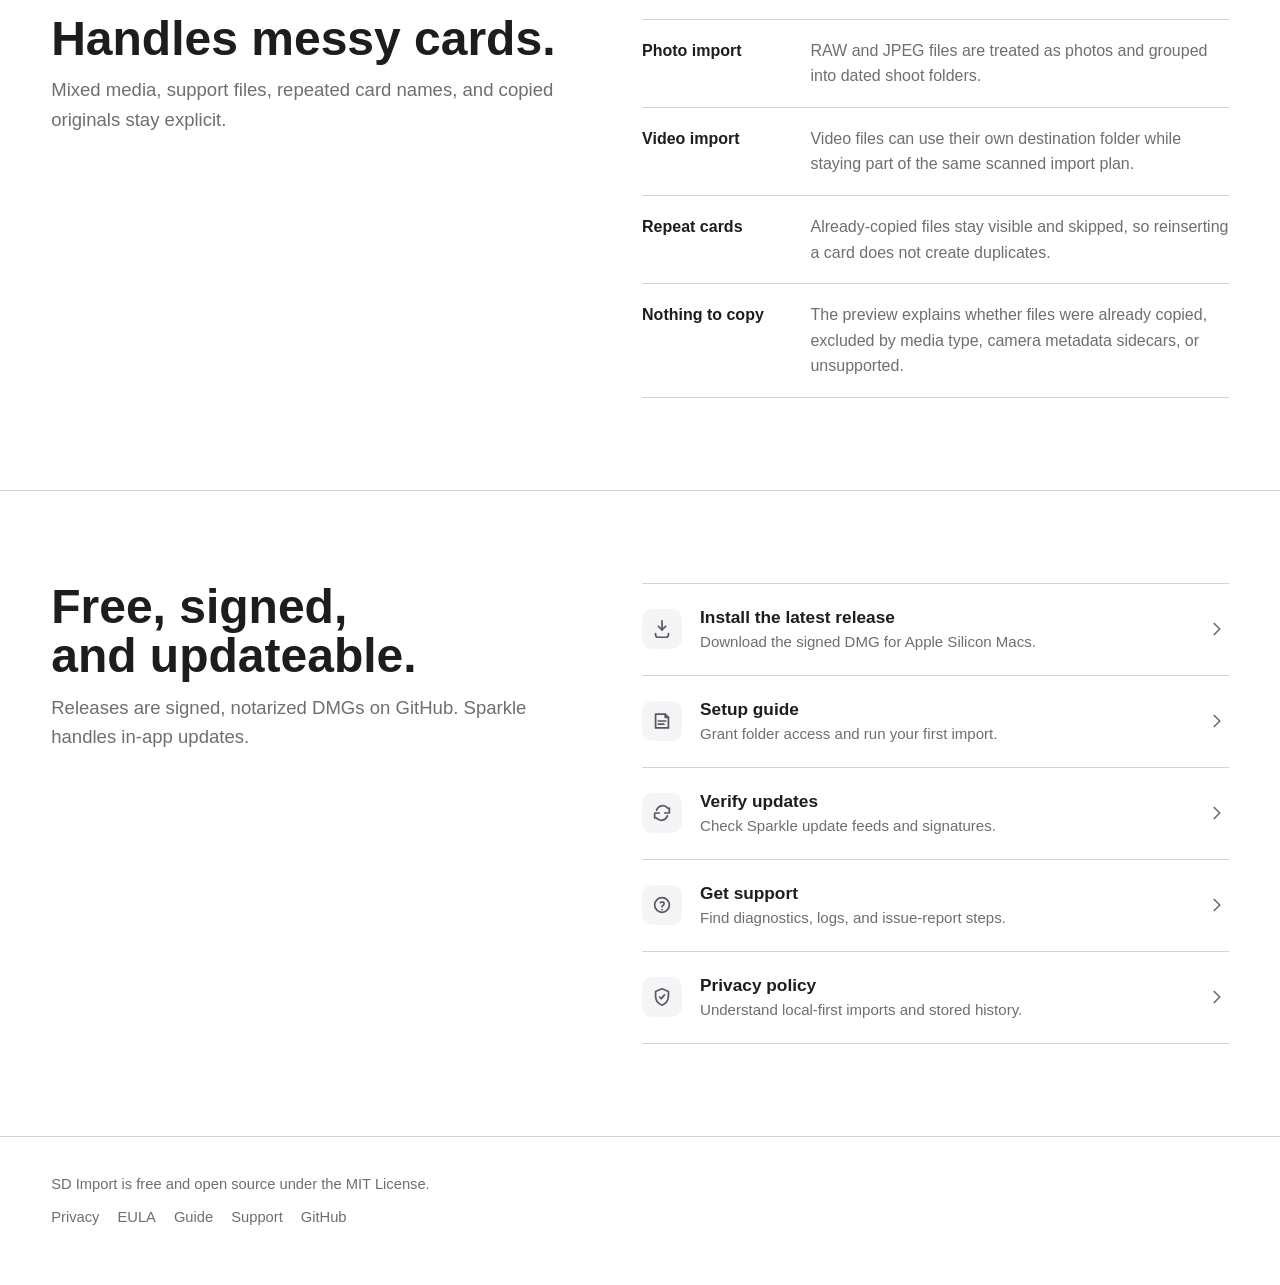
==== commit 7efe1f9c: "Add Mac App Store edition and release media" ====
--- a/docs/index.html
+++ b/docs/index.html
@@ -18,16 +18,16 @@
     <meta property="og:description" content="Confident photo and video card imports for macOS.">
     <meta property="og:type" content="website">
     <meta property="og:url" content="https://sd.jenny.media/">
-    <meta property="og:image" content="https://sd.jenny.media/assets/images/sd-import-screenshot.png">
+    <meta property="og:image" content="https://sd.jenny.media/assets/images/sd-import-review-ready-light-20260904.png">
     <meta property="og:image:width" content="1920">
-    <meta property="og:image:height" content="1200">
+    <meta property="og:image:height" content="1204">
     <meta property="og:site_name" content="SD Import">
     <meta name="twitter:card" content="summary_large_image">
     <meta name="twitter:title" content="SD Import">
     <meta name="twitter:description" content="Confident photo and video card imports for macOS.">
-    <meta name="twitter:image" content="https://sd.jenny.media/assets/images/sd-import-screenshot.png">
+    <meta name="twitter:image" content="https://sd.jenny.media/assets/images/sd-import-review-ready-light-20260904.png">
     <link rel="canonical" href="https://sd.jenny.media/">
-    <link rel="stylesheet" href="assets/site-20260512.css?v=20260904a">
+    <link rel="stylesheet" href="assets/site-20260904.css">
     <script type="application/ld+json">
         {
             "@context": "https://schema.org",
@@ -37,7 +37,7 @@
             "operatingSystem": "macOS 14 or newer",
             "softwareRequirements": "Apple Silicon Mac",
             "description": "A free, open-source macOS app for scan-first SD-card photo and video imports with previewed destinations.",
-            "image": "https://sd.jenny.media/assets/images/sd-import-screenshot.png",
+            "image": "https://sd.jenny.media/assets/images/sd-import-review-ready-light-20260904.png",
             "downloadUrl": "https://github.com/xcv58/sd-import/releases/latest/download/SD-Import.dmg",
             "license": "https://github.com/xcv58/sd-import/blob/master/LICENSE",
             "isAccessibleForFree": true
@@ -88,8 +88,8 @@
 
             <div class="hero-visual">
                 <picture class="hero-visual-picture">
-                    <source type="image/webp" srcset="assets/images/sd-import-review-ready-light-20260904-640.webp 640w, assets/images/sd-import-review-ready-light-20260904-1200.webp 1200w, assets/images/sd-import-review-ready-light-20260904-1920.webp 1920w" data-light-srcset="assets/images/sd-import-review-ready-light-20260904-640.webp 640w, assets/images/sd-import-review-ready-light-20260904-1200.webp 1200w, assets/images/sd-import-review-ready-light-20260904-1920.webp 1920w" data-dark-srcset="assets/images/sd-import-review-ready-light-20260904-640.webp 640w, assets/images/sd-import-review-ready-light-20260904-1200.webp 1200w, assets/images/sd-import-review-ready-light-20260904-1920.webp 1920w" sizes="(max-width: 460px) calc(100vw - 32px), (max-width: 860px) calc(100vw - 40px), 1060px">
-                    <img class="hero-screenshot" src="assets/images/sd-import-review-ready-light-20260904.png" data-light-src="assets/images/sd-import-review-ready-light-20260904.png" data-dark-src="assets/images/sd-import-review-ready-light-20260904.png" width="3024" height="1820" fetchpriority="high" decoding="async" alt="SD Import Build 5 review screen showing 27 new synthetic files, 27 known files, capture-date organization, and an authorized temporary destination.">
+                    <source type="image/webp" srcset="assets/images/sd-import-review-ready-light-20260904-640.webp 640w, assets/images/sd-import-review-ready-light-20260904-1200.webp 1200w, assets/images/sd-import-review-ready-light-20260904-1920.webp 1920w" sizes="(max-width: 460px) calc(100vw - 32px), (max-width: 860px) calc(100vw - 40px), 1060px">
+                    <img class="hero-screenshot" src="assets/images/sd-import-review-ready-light-20260904.png" width="1920" height="1204" fetchpriority="high" decoding="async" alt="SD Import review screen showing 27 sample photos and videos, the Sample Shoot name, destination folders in SD Import Library, file previews, and the Import 27 Files action.">
                 </picture>
             </div>
         </section>
@@ -98,13 +98,13 @@
             <div class="container media-layout">
                 <div class="section-header">
                     <h2>See the whole copy path.</h2>
-                    <p>Follow a real TestFlight Build 5 run from card insertion through scan, copy, rescan, and safe eject.</p>
+                    <p>Watch a real mixed-card import from card detection through safe eject.</p>
                 </div>
                 <div class="media-grid">
                     <figure class="media-frame">
                         <div class="lite-video-player" data-video-player>
-                            <video playsinline muted preload="metadata" poster="assets/images/sd-import-card-detected-light-20260904-1200.webp" data-light-poster="assets/images/sd-import-card-detected-light-20260904-1200.webp" data-dark-poster="assets/images/sd-import-card-detected-light-20260904-1200.webp" aria-describedby="screencast-caption">
-                                <source src="assets/media/sd-import-full-workflow-light-20260904.mp4" data-light-src="assets/media/sd-import-full-workflow-light-20260904.mp4" data-dark-src="assets/media/sd-import-full-workflow-light-20260904.mp4" type="video/mp4">
+                            <video playsinline muted preload="metadata" poster="assets/images/sd-import-screencast-poster-light-20260904-v2.webp" aria-describedby="screencast-caption">
+                                <source src="assets/media/sd-import-screencast-light-20260904-v2.mp4" type="video/mp4">
                                 Your browser does not support the SD Import screencast.
                             </video>
                             <button class="video-overlay-play" type="button" data-video-overlay aria-label="Play screencast">
@@ -133,42 +133,35 @@
                         <details class="video-transcript">
                             <summary>Screencast steps</summary>
                             <ol>
-                                <li>The app waits for a card, then presents the automatic scan-permission prompt when Untitled is inserted.</li>
-                                <li>The scan reviews 54 synthetic files before anything is copied: 27 new and 27 already known.</li>
-                                <li>The import plan selects 24 new photos and three new videos, capture-date organization, and an authorized temporary destination.</li>
-                                <li>The continuous copy monitor shows real progress, speed, remaining time, file counts, and verified recent files.</li>
-                                <li>The receipt confirms 27 copied files and zero failures; a rescan reports Nothing New before the card is ejected.</li>
+                                <li>Inserting a removable card wakes SD Import and asks permission before scanning.</li>
+                                <li>The live scan counts the card's photos and videos without copying anything.</li>
+                                <li>The review confirms 27 files, <strong>Sample Shoot</strong>, and the selected SD Import Library destination.</li>
+                                <li>The copy monitor shows continuous transfer progress for the synthetic sample media.</li>
+                                <li>The receipt confirms 27 copied files, zero failures, and safely ejects the card.</li>
                             </ol>
                         </details>
-                        <figcaption id="screencast-caption">A continuous Build 5 recording using 996.3 MB of new synthetic media: authorize, scan, review, copy, verify, rescan, and eject.</figcaption>
+                        <figcaption id="screencast-caption">Real app workflow: detect, scan, review, copy, and safely eject.</figcaption>
                     </figure>
                     <figure class="media-frame">
                         <picture>
-                            <source type="image/webp" srcset="assets/images/sd-import-card-detected-light-20260904-640.webp 640w, assets/images/sd-import-card-detected-light-20260904-1200.webp 1200w, assets/images/sd-import-card-detected-light-20260904-1920.webp 1920w" data-light-srcset="assets/images/sd-import-card-detected-light-20260904-640.webp 640w, assets/images/sd-import-card-detected-light-20260904-1200.webp 1200w, assets/images/sd-import-card-detected-light-20260904-1920.webp 1920w" data-dark-srcset="assets/images/sd-import-card-detected-light-20260904-640.webp 640w, assets/images/sd-import-card-detected-light-20260904-1200.webp 1200w, assets/images/sd-import-card-detected-light-20260904-1920.webp 1920w" sizes="(max-width: 860px) calc(100vw - 40px), 709px">
-                            <img src="assets/images/sd-import-card-detected-light-20260904.png" data-light-src="assets/images/sd-import-card-detected-light-20260904.png" data-dark-src="assets/images/sd-import-card-detected-light-20260904.png" width="3024" height="1820" loading="lazy" decoding="async" alt="SD Import TestFlight Build 5 detects the inserted Untitled removable volume and asks permission before scanning.">
+                            <source type="image/webp" srcset="assets/images/sd-import-scan-progress-light-20260904-640.webp 640w, assets/images/sd-import-scan-progress-light-20260904-1200.webp 1200w, assets/images/sd-import-scan-progress-light-20260904-1920.webp 1920w" sizes="(max-width: 860px) calc(100vw - 40px), 709px">
+                            <img src="assets/images/sd-import-scan-progress-light-20260904.png" width="1920" height="1204" loading="lazy" decoding="async" alt="SD Import scanning a newly detected removable card before any files are copied.">
                         </picture>
-                        <figcaption>Card detected: the helper wakes the app, but scanning waits for explicit permission.</figcaption>
+                        <figcaption>Scan first. SD Import previews the card without copying anything.</figcaption>
                     </figure>
                     <figure class="media-frame">
                         <picture>
-                            <source type="image/webp" srcset="assets/images/sd-import-import-progress-light-20260904-640.webp 640w, assets/images/sd-import-import-progress-light-20260904-1200.webp 1200w, assets/images/sd-import-import-progress-light-20260904-1920.webp 1920w" data-light-srcset="assets/images/sd-import-import-progress-light-20260904-640.webp 640w, assets/images/sd-import-import-progress-light-20260904-1200.webp 1200w, assets/images/sd-import-import-progress-light-20260904-1920.webp 1920w" data-dark-srcset="assets/images/sd-import-import-progress-light-20260904-640.webp 640w, assets/images/sd-import-import-progress-light-20260904-1200.webp 1200w, assets/images/sd-import-import-progress-light-20260904-1920.webp 1920w" sizes="(max-width: 860px) calc(100vw - 40px), 709px">
-                            <img src="assets/images/sd-import-import-progress-light-20260904.png" data-light-src="assets/images/sd-import-import-progress-light-20260904.png" data-dark-src="assets/images/sd-import-import-progress-light-20260904.png" width="3024" height="1820" loading="lazy" decoding="async" alt="SD Import Build 5 copy monitor at 45 percent, showing 447.7 MB copied, 3 of 27 files complete, zero failures, and verified recent files.">
+                            <source type="image/webp" srcset="assets/images/sd-import-copy-progress-light-20260904-640.webp 640w, assets/images/sd-import-copy-progress-light-20260904-1200.webp 1200w, assets/images/sd-import-copy-progress-light-20260904-1920.webp 1920w" sizes="(max-width: 860px) calc(100vw - 40px), 709px">
+                            <img src="assets/images/sd-import-copy-progress-light-20260904.png" width="1920" height="1204" loading="lazy" decoding="async" alt="SD Import copy monitor showing live progress, transferred data, speed, remaining time, destination folders, and recent files.">
                         </picture>
-                        <figcaption>Copy in progress: speed, remaining time, file count, and verified recent files stay visible.</figcaption>
+                        <figcaption>Copy with evidence. Follow live progress, speed, destinations, and recent files.</figcaption>
                     </figure>
                     <figure class="media-frame">
                         <picture>
-                            <source type="image/webp" srcset="assets/images/sd-import-safe-eject-light-20260904-640.webp 640w, assets/images/sd-import-safe-eject-light-20260904-1200.webp 1200w, assets/images/sd-import-safe-eject-light-20260904-1920.webp 1920w" data-light-srcset="assets/images/sd-import-safe-eject-light-20260904-640.webp 640w, assets/images/sd-import-safe-eject-light-20260904-1200.webp 1200w, assets/images/sd-import-safe-eject-light-20260904-1920.webp 1920w" data-dark-srcset="assets/images/sd-import-safe-eject-light-20260904-640.webp 640w, assets/images/sd-import-safe-eject-light-20260904-1200.webp 1200w, assets/images/sd-import-safe-eject-light-20260904-1920.webp 1920w" sizes="(max-width: 860px) calc(100vw - 40px), 709px">
-                            <img src="assets/images/sd-import-safe-eject-light-20260904.png" data-light-src="assets/images/sd-import-safe-eject-light-20260904.png" data-dark-src="assets/images/sd-import-safe-eject-light-20260904.png" width="3024" height="1820" loading="lazy" decoding="async" alt="SD Import Build 5 completion receipt confirming 27 copied files, 996.3 MB, zero failures, and an available Eject Untitled action.">
+                            <source type="image/webp" srcset="assets/images/sd-import-safe-eject-light-20260904-640.webp 640w, assets/images/sd-import-safe-eject-light-20260904-1200.webp 1200w, assets/images/sd-import-safe-eject-light-20260904-1920.webp 1920w" sizes="(max-width: 860px) calc(100vw - 40px), 709px">
+                            <img src="assets/images/sd-import-safe-eject-light-20260904.png" width="1920" height="1204" loading="lazy" decoding="async" alt="SD Import copy receipt showing 27 copied files, zero failures, destination folders, and confirmation that the card is safely ejected.">
                         </picture>
-                        <figcaption>Safe finish: the receipt confirms the copy result and keeps the named eject action available.</figcaption>
-                    </figure>
-                    <figure class="media-frame">
-                        <picture>
-                            <source type="image/webp" srcset="assets/images/sd-import-nothing-new-light-20260904-640.webp 640w, assets/images/sd-import-nothing-new-light-20260904-1200.webp 1200w, assets/images/sd-import-nothing-new-light-20260904-1920.webp 1920w" data-light-srcset="assets/images/sd-import-nothing-new-light-20260904-640.webp 640w, assets/images/sd-import-nothing-new-light-20260904-1200.webp 1200w, assets/images/sd-import-nothing-new-light-20260904-1920.webp 1920w" data-dark-srcset="assets/images/sd-import-nothing-new-light-20260904-640.webp 640w, assets/images/sd-import-nothing-new-light-20260904-1200.webp 1200w, assets/images/sd-import-nothing-new-light-20260904-1920.webp 1920w" sizes="(max-width: 860px) calc(100vw - 40px), 709px">
-                            <img src="assets/images/sd-import-nothing-new-light-20260904.png" data-light-src="assets/images/sd-import-nothing-new-light-20260904.png" data-dark-src="assets/images/sd-import-nothing-new-light-20260904.png" width="3024" height="1820" loading="lazy" decoding="async" alt="SD Import Build 5 rescan showing Nothing New and all 54 synthetic files skipped as already imported or excluded.">
-                        </picture>
-                        <figcaption>Repeat safely: a rescan recognizes the completed import and reports Nothing New.</figcaption>
+                        <figcaption>Finish safely. The receipt confirms the copy and that the card is ready to remove.</figcaption>
                     </figure>
                 </div>
             </div>
--- a/docs/assets/site-20260904.css
+++ b/docs/assets/site-20260904.css
@@ -0,0 +1,1340 @@
+:root {
+    --bg-color: #ffffff;
+    --surface: #f5f5f7;
+    --surface-hover: #e5e5e7;
+    --text-primary: #1d1d1f;
+    --text-secondary: #6e6e73;
+    --theme-muted: #59595f;
+    --border: #d2d2d7;
+    --accent: #0056b3;
+    --accent-hover: #004494;
+    --shadow: rgba(0, 0, 0, 0.10);
+    --toggle-bg: #e5e5ea;
+    --toggle-active: #ffffff;
+    --success: #1f7a3f;
+    --warning: #a65f00;
+}
+
+[data-theme="dark"] {
+    --bg-color: #0f0f12;
+    --surface: #1c1c1e;
+    --surface-hover: #2c2c2e;
+    --text-primary: #f5f5f7;
+    --text-secondary: #a1a1aa;
+    --theme-muted: #c7c7d1;
+    --border: #2c2c2e;
+    --accent: #4da6ff;
+    --accent-hover: #73bcff;
+    --shadow: rgba(0, 0, 0, 0.50);
+    --toggle-bg: #1c1c1e;
+    --toggle-active: #636366;
+    --success: #62d482;
+    --warning: #ffbf66;
+}
+
+@media (prefers-color-scheme: dark) {
+    [data-theme="system"] {
+        --bg-color: #0f0f12;
+        --surface: #1c1c1e;
+        --surface-hover: #2c2c2e;
+        --text-primary: #f5f5f7;
+        --text-secondary: #a1a1aa;
+        --theme-muted: #c7c7d1;
+        --border: #2c2c2e;
+        --accent: #4da6ff;
+        --accent-hover: #73bcff;
+        --shadow: rgba(0, 0, 0, 0.50);
+        --toggle-bg: #1c1c1e;
+        --toggle-active: #636366;
+        --success: #62d482;
+        --warning: #ffbf66;
+    }
+}
+
+* {
+    box-sizing: border-box;
+}
+
+html {
+    scroll-behavior: smooth;
+}
+
+body {
+    margin: 0;
+    font-family: -apple-system, BlinkMacSystemFont, "Segoe UI", Roboto, Helvetica, Arial, sans-serif;
+    background: var(--bg-color);
+    color: var(--text-primary);
+    line-height: 1.6;
+    transition: background-color 0.3s ease, color 0.3s ease;
+}
+
+body.preload,
+body.preload * {
+    transition: none !important;
+    animation: none !important;
+}
+
+a {
+    color: inherit;
+    text-decoration: none;
+}
+
+p a,
+li a,
+.lead a,
+.policy-box a:not(.cta-button) {
+    color: var(--accent);
+    text-decoration: underline;
+    text-decoration-thickness: 1px;
+    text-underline-offset: 0.18em;
+}
+
+p a:hover,
+li a:hover,
+.lead a:hover,
+.policy-box a:not(.cta-button):hover {
+    color: var(--accent-hover);
+}
+
+img {
+    display: block;
+    max-width: 100%;
+    height: auto;
+}
+
+code {
+    font-family: ui-monospace, SFMono-Regular, SF Mono, Menlo, Consolas, monospace;
+    font-size: 0.92em;
+    background: var(--surface);
+    border: 1px solid var(--border);
+    border-radius: 6px;
+    padding: 0.1em 0.35em;
+}
+
+pre {
+    margin: 0;
+    overflow-x: auto;
+    padding: 16px;
+    background: var(--surface);
+    border: 1px solid var(--border);
+    border-radius: 12px;
+}
+
+pre code {
+    background: transparent;
+    border: 0;
+    padding: 0;
+}
+
+*:focus-visible {
+    outline: 3px solid var(--accent);
+    outline-offset: 2px;
+}
+
+.skip-link {
+    position: absolute;
+    top: 0;
+    left: 0;
+    z-index: 100;
+    transform: translateY(-100%);
+    padding: 8px 16px;
+    background: var(--accent);
+    color: #fff;
+    border-radius: 0 0 6px 0;
+}
+
+.skip-link:focus {
+    transform: translateY(0);
+}
+
+.container {
+    max-width: 1280px;
+    margin: 0 auto;
+    padding: 0 clamp(22px, 4vw, 64px);
+}
+
+.section {
+    padding: clamp(54px, 8vw, 92px) 0;
+}
+
+.section-divider {
+    border-top: 1px solid var(--border);
+}
+
+.site-header {
+    display: flex;
+    align-items: center;
+    justify-content: space-between;
+    min-width: 0;
+    gap: 24px;
+    padding: 24px 0;
+}
+
+.logo {
+    display: flex;
+    align-items: center;
+    min-width: 0;
+    gap: 10px;
+    font-size: 1.22rem;
+    font-weight: 700;
+    letter-spacing: 0;
+}
+
+.logo img {
+    width: 36px;
+    height: 36px;
+    border-radius: 8px;
+}
+
+.nav-wrapper {
+    display: flex;
+    align-items: center;
+    min-width: 0;
+    gap: 22px;
+}
+
+.nav-links {
+    display: flex;
+    align-items: center;
+    gap: 28px;
+}
+
+.nav-links a {
+    color: var(--text-primary);
+    font-size: 0.95rem;
+    font-weight: 500;
+}
+
+.nav-links a:hover {
+    color: var(--accent);
+}
+
+.theme-switch {
+    display: flex;
+    align-items: center;
+    gap: 2px;
+    padding: 2px;
+    background: var(--toggle-bg);
+    border: 1px solid var(--border);
+    border-radius: 99px;
+}
+
+.theme-btn {
+    display: flex;
+    align-items: center;
+    justify-content: center;
+    width: 34px;
+    height: 32px;
+    padding: 0;
+    border: 0;
+    border-radius: 99px;
+    background: transparent;
+    color: var(--theme-muted);
+    cursor: pointer;
+    font: inherit;
+    font-size: 0.82rem;
+    font-weight: 600;
+    line-height: 1;
+}
+
+.theme-btn svg {
+    flex: 0 0 auto;
+    width: 15px;
+    height: 15px;
+    fill: none;
+    stroke: currentColor;
+    stroke-width: 1.9;
+    stroke-linecap: round;
+    stroke-linejoin: round;
+}
+
+.theme-btn span {
+    display: none;
+}
+
+.theme-btn.active {
+    background: var(--toggle-active);
+    color: var(--text-primary);
+    box-shadow: 0 2px 4px var(--shadow);
+}
+
+.hero {
+    padding: 56px 0 48px;
+    text-align: center;
+}
+
+.hero h1 {
+    max-width: 980px;
+    margin: 0 auto 18px;
+    font-size: 4.9rem;
+    line-height: 0.98;
+    letter-spacing: 0;
+    text-wrap: balance;
+    overflow-wrap: break-word;
+}
+
+.hero-copy {
+    max-width: 760px;
+    margin: 0 auto;
+    color: var(--text-secondary);
+    font-size: 1.34rem;
+}
+
+.hero-use-case {
+    display: flex;
+    justify-content: center;
+    flex-wrap: wrap;
+    gap: 8px 18px;
+    margin-top: 22px;
+    color: var(--text-secondary);
+    font-size: 0.95rem;
+}
+
+.cta-note {
+    margin: 12px auto 0;
+    max-width: 620px;
+    color: var(--text-secondary);
+    font-size: 0.94rem;
+}
+
+.hero-use-case span + span {
+    position: relative;
+}
+
+.hero-use-case span + span::before {
+    content: "";
+    position: absolute;
+    top: 50%;
+    left: -10px;
+    width: 3px;
+    height: 3px;
+    border-radius: 50%;
+    background: var(--text-secondary);
+    transform: translateY(-50%);
+}
+
+.cta-group {
+    display: flex;
+    align-items: center;
+    justify-content: center;
+    flex-wrap: wrap;
+    gap: 14px;
+    margin-top: 28px;
+}
+
+.cta-button {
+    display: inline-flex;
+    align-items: center;
+    justify-content: center;
+    gap: 8px;
+    min-height: 48px;
+    padding: 13px 26px;
+    border-radius: 99px;
+    font-size: 1rem;
+    font-weight: 650;
+    text-decoration: none;
+    transition: transform 0.2s ease, background-color 0.2s ease, border-color 0.2s ease;
+}
+
+.cta-primary {
+    background: var(--accent);
+    color: #fff;
+    box-shadow: 0 12px 28px color-mix(in srgb, var(--accent), transparent 70%);
+}
+
+.cta-secondary {
+    border: 2px solid var(--border);
+    color: var(--text-primary);
+}
+
+.cta-button:hover {
+    transform: translateY(-2px);
+}
+
+.cta-primary:hover {
+    background: var(--accent-hover);
+}
+
+.cta-secondary:hover {
+    border-color: var(--accent);
+    color: var(--accent);
+}
+
+.hero-visual {
+    margin: clamp(36px, 6vw, 64px) auto 0;
+    max-width: 1060px;
+}
+
+.hero-screenshot {
+    display: block;
+    width: 100%;
+    height: auto;
+    background: var(--surface);
+    border-radius: 12px;
+    box-shadow: 0 26px 54px var(--shadow);
+}
+
+picture.hero-visual-picture {
+    display: block;
+}
+
+.app-window {
+    width: 100%;
+    overflow: hidden;
+    text-align: left;
+    background: var(--surface);
+    border: 1px solid var(--border);
+    border-radius: 12px;
+    box-shadow: 0 26px 54px var(--shadow);
+}
+
+.window-bar {
+    display: flex;
+    align-items: center;
+    gap: 8px;
+    min-height: 44px;
+    padding: 0 16px;
+    border-bottom: 1px solid var(--border);
+}
+
+.traffic-light {
+    width: 12px;
+    height: 12px;
+    border-radius: 50%;
+    background: #ff5f57;
+}
+
+.traffic-light:nth-child(2) {
+    background: #ffbd2e;
+}
+
+.traffic-light:nth-child(3) {
+    background: #28c840;
+}
+
+.window-title {
+    margin-left: 8px;
+    color: var(--text-secondary);
+    font-size: 0.86rem;
+    font-weight: 600;
+}
+
+.window-body {
+    display: grid;
+    grid-template-columns: 220px 1fr;
+    min-height: 420px;
+}
+
+.mock-sidebar {
+    padding: 18px 12px;
+    border-right: 1px solid var(--border);
+}
+
+.mock-sidebar span,
+.mock-sidebar strong {
+    display: flex;
+    align-items: center;
+    min-height: 34px;
+    padding: 0 12px;
+    border-radius: 8px;
+    color: var(--text-secondary);
+    font-size: 0.92rem;
+}
+
+.mock-sidebar strong {
+    color: var(--text-primary);
+    background: var(--surface-hover);
+}
+
+.mock-main {
+    min-width: 0;
+    padding: clamp(20px, 3vw, 32px);
+    background: color-mix(in srgb, var(--bg-color), var(--surface) 34%);
+}
+
+.mock-main h2 {
+    margin: 0 0 4px;
+    font-size: 2rem;
+    letter-spacing: 0;
+}
+
+.mock-main p {
+    margin: 0 0 20px;
+    color: var(--text-secondary);
+}
+
+.mock-controls,
+.mock-pills,
+.mock-actions {
+    display: flex;
+    flex-wrap: wrap;
+    gap: 10px;
+}
+
+.mock-control,
+.mock-pill {
+    display: inline-flex;
+    align-items: center;
+    min-height: 34px;
+    padding: 6px 11px;
+    background: var(--surface);
+    border: 1px solid var(--border);
+    border-radius: 9px;
+    color: var(--text-secondary);
+    font-size: 0.84rem;
+}
+
+.mock-pill.good {
+    color: var(--success);
+    background: color-mix(in srgb, var(--success), transparent 88%);
+}
+
+.mock-pill.warn {
+    color: var(--warning);
+    background: color-mix(in srgb, var(--warning), transparent 88%);
+}
+
+.mock-table {
+    max-width: 100%;
+    margin-top: 18px;
+    border: 1px solid var(--border);
+    border-radius: 12px;
+    overflow: hidden;
+    background: var(--bg-color);
+}
+
+.mock-row {
+    min-width: 0;
+    display: grid;
+    grid-template-columns: 112px 1.2fr 0.7fr 1.7fr;
+    gap: 14px;
+    align-items: center;
+    min-height: 44px;
+    padding: 0 14px;
+    border-bottom: 1px solid var(--border);
+    font-size: 0.88rem;
+}
+
+.mock-row span {
+    min-width: 0;
+    overflow: hidden;
+    text-overflow: ellipsis;
+    white-space: nowrap;
+}
+
+.mock-row:last-child {
+    border-bottom: 0;
+}
+
+.mock-row.header {
+    color: var(--text-secondary);
+    background: var(--surface);
+    font-size: 0.78rem;
+    font-weight: 650;
+    text-transform: uppercase;
+    letter-spacing: 0.04em;
+}
+
+.mock-actions {
+    margin-top: 18px;
+}
+
+.mock-action {
+    padding: 8px 14px;
+    border-radius: 8px;
+    background: var(--accent);
+    color: #fff;
+    font-size: 0.88rem;
+    font-weight: 650;
+}
+
+.mock-action.secondary {
+    background: var(--surface);
+    color: var(--text-primary);
+    border: 1px solid var(--border);
+}
+
+.section-header {
+    max-width: 760px;
+    margin-bottom: 28px;
+}
+
+.section-header.centered {
+    margin-right: auto;
+    margin-left: auto;
+    text-align: center;
+}
+
+.media-layout {
+    display: grid;
+    grid-template-columns: minmax(0, 0.72fr) minmax(0, 1.28fr);
+    gap: clamp(28px, 5vw, 64px);
+    align-items: start;
+}
+
+.media-grid {
+    display: grid;
+    gap: 18px;
+}
+
+.media-frame {
+    margin: 0;
+}
+
+.lite-video-player,
+.media-frame picture {
+    width: 100%;
+    background: var(--surface);
+    border: 1px solid var(--border);
+    border-radius: 12px;
+    box-shadow: 0 18px 42px var(--shadow);
+}
+
+.lite-video-player {
+    position: relative;
+    overflow: hidden;
+}
+
+.lite-video-player video {
+    display: block;
+    width: 100%;
+    height: auto;
+}
+
+.video-overlay-play {
+    position: absolute;
+    inset: 0 0 58px;
+    display: flex;
+    align-items: center;
+    justify-content: center;
+    border: 0;
+    background: linear-gradient(180deg, transparent 0%, rgba(0, 0, 0, 0.18) 100%);
+    color: #fff;
+    cursor: pointer;
+    transition: opacity 0.18s ease;
+}
+
+.video-overlay-play svg {
+    width: 58px;
+    height: 58px;
+    padding: 16px;
+    fill: currentColor;
+    filter: drop-shadow(0 10px 18px rgba(0, 0, 0, 0.28));
+}
+
+.lite-video-player.is-playing .video-overlay-play {
+    opacity: 0;
+    pointer-events: none;
+}
+
+.lite-video-controls {
+    position: relative;
+    display: grid;
+    grid-template-columns: 34px auto minmax(80px, 1fr) auto;
+    gap: 10px;
+    align-items: center;
+    min-height: 46px;
+    padding: 8px 14px;
+    border-top: 1px solid var(--border);
+    background: color-mix(in srgb, var(--surface), var(--bg-color) 22%);
+    color: var(--text-primary);
+}
+
+.video-control {
+    display: inline-flex;
+    align-items: center;
+    justify-content: center;
+    width: 34px;
+    height: 34px;
+    padding: 0;
+    border: 0;
+    border-radius: 50%;
+    background: var(--surface-hover);
+    color: inherit;
+    cursor: pointer;
+}
+
+.video-control:hover {
+    background: color-mix(in srgb, var(--surface-hover), var(--accent) 10%);
+}
+
+.video-control svg {
+    width: 17px;
+    height: 17px;
+    fill: none;
+    stroke: currentColor;
+    stroke-width: 2;
+    stroke-linecap: round;
+    stroke-linejoin: round;
+}
+
+.video-play-toggle .icon-play {
+    fill: currentColor;
+    stroke: none;
+}
+
+.video-play-toggle .icon-pause,
+.lite-video-player.is-playing .video-play-toggle .icon-play {
+    display: none;
+}
+
+.lite-video-player.is-playing .video-play-toggle .icon-pause {
+    display: block;
+}
+
+.video-time {
+    min-width: 38px;
+    font-size: 0.78rem;
+    font-weight: 650;
+    line-height: 1;
+    text-align: center;
+    font-variant-numeric: tabular-nums;
+}
+
+.video-scrubber {
+    position: relative;
+    display: flex;
+    align-items: center;
+    min-width: 0;
+    width: 100%;
+    height: 20px;
+    cursor: pointer;
+    touch-action: none;
+}
+
+.video-scrubber-track {
+    position: relative;
+    display: block;
+    width: 100%;
+    height: 6px;
+    overflow: hidden;
+    border-radius: 99px;
+    background: var(--border);
+}
+
+.video-scrubber-fill {
+    position: absolute;
+    inset: 0 auto 0 0;
+    width: 0%;
+    border-radius: inherit;
+    background: #0a84ff;
+}
+
+.video-scrubber::after {
+    content: "";
+    position: absolute;
+    top: 50%;
+    left: var(--video-progress, 0%);
+    width: 12px;
+    height: 12px;
+    border-radius: 50%;
+    background: #0a84ff;
+    box-shadow: 0 0 0 3px rgba(10, 132, 255, 0.24);
+    transform: translate(-50%, -50%);
+}
+
+.media-frame picture {
+    display: block;
+}
+
+.media-frame picture img {
+    display: block;
+    width: 100%;
+    height: auto;
+    border: 0;
+    border-radius: 0;
+    box-shadow: none;
+}
+
+.media-frame figcaption {
+    margin-top: 10px;
+    color: var(--text-secondary);
+    font-size: 0.92rem;
+}
+
+.video-transcript {
+    margin-top: 14px;
+    padding: 14px 16px;
+    border: 1px solid var(--border);
+    border-radius: 8px;
+    background: var(--surface);
+    color: var(--text-secondary);
+    font-size: 0.95rem;
+}
+
+.video-transcript summary {
+    color: var(--text-primary);
+    cursor: pointer;
+    font-weight: 650;
+}
+
+.video-transcript ol {
+    margin: 10px 0 0;
+    padding-left: 20px;
+}
+
+.section-header h2,
+.page-title h1 {
+    margin: 0 0 12px;
+    font-size: 3rem;
+    line-height: 1.02;
+    letter-spacing: 0;
+    text-wrap: balance;
+}
+
+.section-header p,
+.page-title p,
+.lead {
+    margin: 0;
+    color: var(--text-secondary);
+    font-size: 1.16rem;
+}
+
+.grid {
+    display: grid;
+    grid-template-columns: repeat(3, 1fr);
+    gap: 18px;
+}
+
+.two-column {
+    display: grid;
+    grid-template-columns: minmax(0, 0.95fr) minmax(0, 1.05fr);
+    gap: clamp(24px, 5vw, 60px);
+    align-items: start;
+}
+
+.card,
+.step,
+.policy-box {
+    padding: 22px;
+    background: var(--surface);
+    border: 1px solid var(--border);
+    border-radius: 8px;
+    min-width: 0;
+}
+
+.card h3,
+.step h3,
+.policy-box h2,
+.policy-box h3 {
+    margin: 0 0 8px;
+    font-size: 1.08rem;
+    letter-spacing: 0;
+}
+
+.card p,
+.step p,
+.policy-box p,
+.policy-box li {
+    margin: 0;
+    color: var(--text-secondary);
+}
+
+.policy-box p + p,
+.policy-box ul + h2,
+.policy-box p + h2,
+.policy-box p + h3 {
+    margin-top: 22px;
+}
+
+.policy-box ul,
+.policy-box ol {
+    margin: 10px 0 0;
+    padding-left: 20px;
+}
+
+.step-number {
+    display: inline-flex;
+    align-items: center;
+    justify-content: center;
+    width: 30px;
+    height: 30px;
+    margin-bottom: 14px;
+    border-radius: 50%;
+    background: var(--accent);
+    color: #fff;
+    font-weight: 700;
+}
+
+.workflow-steps {
+    display: grid;
+    gap: 0;
+    margin: 0;
+    padding: 0;
+    list-style: none;
+}
+
+.workflow-steps li {
+    display: grid;
+    grid-template-columns: 34px minmax(0, 1fr);
+    gap: 16px;
+    padding: 18px 0;
+    border-top: 1px solid var(--border);
+}
+
+.workflow-steps li:last-child {
+    border-bottom: 1px solid var(--border);
+}
+
+.workflow-steps h3 {
+    margin: 0 0 4px;
+    font-size: 1.06rem;
+}
+
+.workflow-steps p {
+    margin: 0;
+    color: var(--text-secondary);
+}
+
+.use-case-list {
+    display: grid;
+    margin-top: 4px;
+}
+
+.use-case-row {
+    display: grid;
+    grid-template-columns: minmax(120px, 0.35fr) minmax(0, 1fr);
+    gap: 22px;
+    padding: 18px 0;
+    border-top: 1px solid var(--border);
+}
+
+.use-case-row:last-child {
+    border-bottom: 1px solid var(--border);
+}
+
+.use-case-row strong {
+    font-size: 1rem;
+}
+
+.use-case-row span {
+    color: var(--text-secondary);
+}
+
+.page-title {
+    padding: 54px 0 34px;
+    max-width: 880px;
+}
+
+.callout {
+    padding: 18px 20px;
+    border: 1px solid color-mix(in srgb, var(--accent), transparent 55%);
+    border-radius: 8px;
+    background: color-mix(in srgb, var(--accent), transparent 92%);
+}
+
+.callout p {
+    margin: 0;
+    color: var(--text-primary);
+}
+
+.install-requirements {
+    margin-bottom: 22px;
+}
+
+.support-actions {
+    display: flex;
+    flex-wrap: wrap;
+    gap: 10px;
+    margin-top: 18px;
+}
+
+.resource-list {
+    display: grid;
+    border-top: 1px solid var(--border);
+}
+
+.resource-link {
+    display: grid;
+    grid-template-columns: 40px minmax(0, 1fr) 24px;
+    gap: 18px;
+    align-items: center;
+    min-width: 0;
+    min-height: 92px;
+    padding: 18px 0;
+    border-bottom: 1px solid var(--border);
+    color: var(--text-primary);
+}
+
+.resource-link:hover .resource-copy strong {
+    color: var(--accent);
+}
+
+.resource-link:hover .resource-arrow {
+    color: var(--accent);
+    transform: translateX(2px);
+}
+
+.resource-icon {
+    display: grid;
+    place-items: center;
+    width: 40px;
+    height: 40px;
+    color: var(--theme-muted);
+    background: var(--surface);
+    border-radius: 10px;
+}
+
+.resource-icon svg,
+.resource-arrow svg {
+    width: 22px;
+    height: 22px;
+    fill: none;
+    stroke: currentColor;
+    stroke-width: 1.9;
+    stroke-linecap: round;
+    stroke-linejoin: round;
+}
+
+.resource-copy {
+    display: grid;
+    gap: 3px;
+    min-width: 0;
+}
+
+.resource-copy strong {
+    font-size: 1.08rem;
+    line-height: 1.25;
+    letter-spacing: 0;
+    transition: color 0.2s ease;
+}
+
+.resource-copy span {
+    color: var(--text-secondary);
+    font-size: 0.94rem;
+    line-height: 1.35;
+}
+
+.resource-arrow {
+    display: grid;
+    place-items: center;
+    color: var(--text-secondary);
+    transition: color 0.2s ease, transform 0.2s ease;
+}
+
+.site-footer {
+    padding: 36px 0 52px;
+    color: var(--text-secondary);
+    border-top: 1px solid var(--border);
+    font-size: 0.92rem;
+}
+
+.footer-links {
+    display: flex;
+    flex-wrap: wrap;
+    gap: 18px;
+    margin-top: 10px;
+}
+
+.footer-links a:hover {
+    color: var(--accent);
+}
+
+@media (max-width: 1100px) {
+    .hero h1 {
+        font-size: 4rem;
+    }
+
+    .section-header h2,
+    .page-title h1 {
+        font-size: 2.6rem;
+    }
+}
+
+@media (max-width: 860px) {
+    .container {
+        padding: 0 20px;
+    }
+
+    .site-header {
+        flex-wrap: wrap;
+        gap: 14px;
+    }
+
+    .logo {
+        order: 1;
+    }
+
+    .nav-wrapper {
+        display: contents;
+    }
+
+    .nav-links {
+        order: 3;
+        display: flex;
+        flex: 0 0 100%;
+        flex-wrap: wrap;
+        gap: 8px;
+        align-items: center;
+        justify-content: flex-start;
+    }
+
+    .nav-links a {
+        min-height: 44px;
+        padding: 9px 10px;
+        border: 1px solid var(--border);
+        border-radius: 99px;
+        background: var(--surface);
+        font-size: 0.88rem;
+        line-height: 1.2;
+    }
+
+    .theme-switch {
+        order: 2;
+        flex: 0 0 auto;
+        margin-left: auto;
+    }
+
+    .theme-btn {
+        width: 44px;
+        height: 40px;
+        padding: 0;
+    }
+
+    .hero {
+        display: flex;
+        flex-direction: column;
+        align-items: center;
+        padding: 42px 20px 48px;
+        max-width: 100%;
+    }
+
+    .hero h1 {
+        order: 1;
+        max-width: min(100%, 22rem);
+        font-size: clamp(2.18rem, 9vw, 2.5rem);
+        line-height: 1.04;
+        letter-spacing: 0;
+    }
+
+    .hero-copy {
+        order: 2;
+        max-width: 34rem;
+        margin-right: auto;
+        margin-left: auto;
+        font-size: 1.05rem;
+        overflow-wrap: break-word;
+    }
+
+    .cta-group {
+        order: 4;
+        flex-direction: column;
+        align-items: stretch;
+        width: min(100%, 320px);
+        max-width: 320px;
+        margin-right: auto;
+        margin-left: auto;
+    }
+
+    .cta-button {
+        flex: none;
+        width: 100%;
+        max-width: none;
+    }
+
+    .support-actions {
+        align-items: stretch;
+    }
+
+    .hero-visual {
+        order: 3;
+        margin-top: 28px;
+        max-width: 100%;
+        overflow: hidden;
+    }
+
+    .cta-note {
+        order: 5;
+    }
+
+    .hero-use-case {
+        order: 6;
+    }
+
+    .window-body,
+    .grid,
+    .two-column,
+    .media-layout {
+        grid-template-columns: 1fr;
+    }
+
+    .mock-sidebar {
+        display: none;
+    }
+
+    .mock-main {
+        min-width: 0;
+        padding: 20px;
+    }
+
+    .mock-main h2 {
+        font-size: 1.7rem;
+    }
+
+    .mock-main p,
+    .policy-box,
+    .card,
+    .step,
+    .resource-link,
+    .use-case-row {
+        overflow-wrap: anywhere;
+    }
+
+    .mock-pill,
+    .mock-action {
+        max-width: 100%;
+        white-space: normal;
+    }
+
+    .mock-row {
+        grid-template-columns: minmax(68px, 88px) minmax(0, 1fr);
+        gap: 8px;
+        padding: 10px 12px;
+    }
+
+    .mock-row.header {
+        display: none;
+    }
+
+    .mock-row span:nth-child(3),
+    .mock-row span:nth-child(4) {
+        grid-column: 2;
+        color: var(--text-secondary);
+    }
+
+    .section-header h2,
+    .page-title h1 {
+        font-size: 2.2rem;
+        line-height: 1.06;
+    }
+
+    .section-header p,
+    .page-title p,
+    .lead {
+        font-size: 1.05rem;
+    }
+
+    .use-case-row {
+        grid-template-columns: 1fr;
+        gap: 4px;
+    }
+}
+
+@media (max-width: 460px) {
+    .hero {
+        padding-right: 16px;
+        padding-left: 16px;
+    }
+
+    .hero h1 {
+        max-width: min(100%, 19rem);
+        font-size: clamp(1.95rem, 9.5vw, 2.15rem);
+    }
+
+    .hero-copy {
+        max-width: 308px;
+    }
+
+    .cta-group {
+        max-width: 300px;
+    }
+
+    .resource-link {
+        grid-template-columns: 36px minmax(0, 1fr) 20px;
+        gap: 12px;
+        min-height: 82px;
+        padding: 14px 0;
+    }
+
+    .resource-icon {
+        width: 36px;
+        height: 36px;
+        border-radius: 9px;
+    }
+
+    .resource-icon svg,
+    .resource-arrow svg {
+        width: 20px;
+        height: 20px;
+    }
+
+    .resource-copy strong {
+        font-size: 1rem;
+    }
+
+    .resource-copy span {
+        font-size: 0.9rem;
+    }
+
+    .mock-main {
+        padding: 18px;
+    }
+
+    .mock-main p {
+        font-size: 0.95rem;
+    }
+
+    .mock-pill {
+        font-size: 0.78rem;
+        padding: 5px 9px;
+    }
+
+    .lite-video-controls {
+        grid-template-columns: 32px minmax(60px, 1fr);
+        gap: 8px;
+        min-height: 42px;
+        padding: 5px 8px;
+    }
+
+    .video-time {
+        display: none;
+    }
+
+    .video-control {
+        width: 32px;
+        height: 32px;
+    }
+
+    .hero-use-case {
+        display: grid;
+        gap: 4px;
+        max-width: 308px;
+        margin-right: auto;
+        margin-left: auto;
+    }
+
+    .hero-use-case span + span::before {
+        display: none;
+    }
+}
+
+@media (max-width: 360px) {
+    .hero h1 {
+        max-width: 100%;
+        font-size: 1.82rem;
+    }
+
+    .cta-group,
+    .hero-copy,
+    .hero-use-case {
+        max-width: 100%;
+    }
+}
+
+@media (pointer: coarse) {
+    .theme-btn {
+        min-width: 44px;
+        height: 44px;
+    }
+}
+
+@media (prefers-reduced-motion: reduce) {
+    *,
+    *::before,
+    *::after {
+        animation-duration: 0.01ms !important;
+        animation-iteration-count: 1 !important;
+        scroll-behavior: auto !important;
+        transition-duration: 0.01ms !important;
+    }
+}
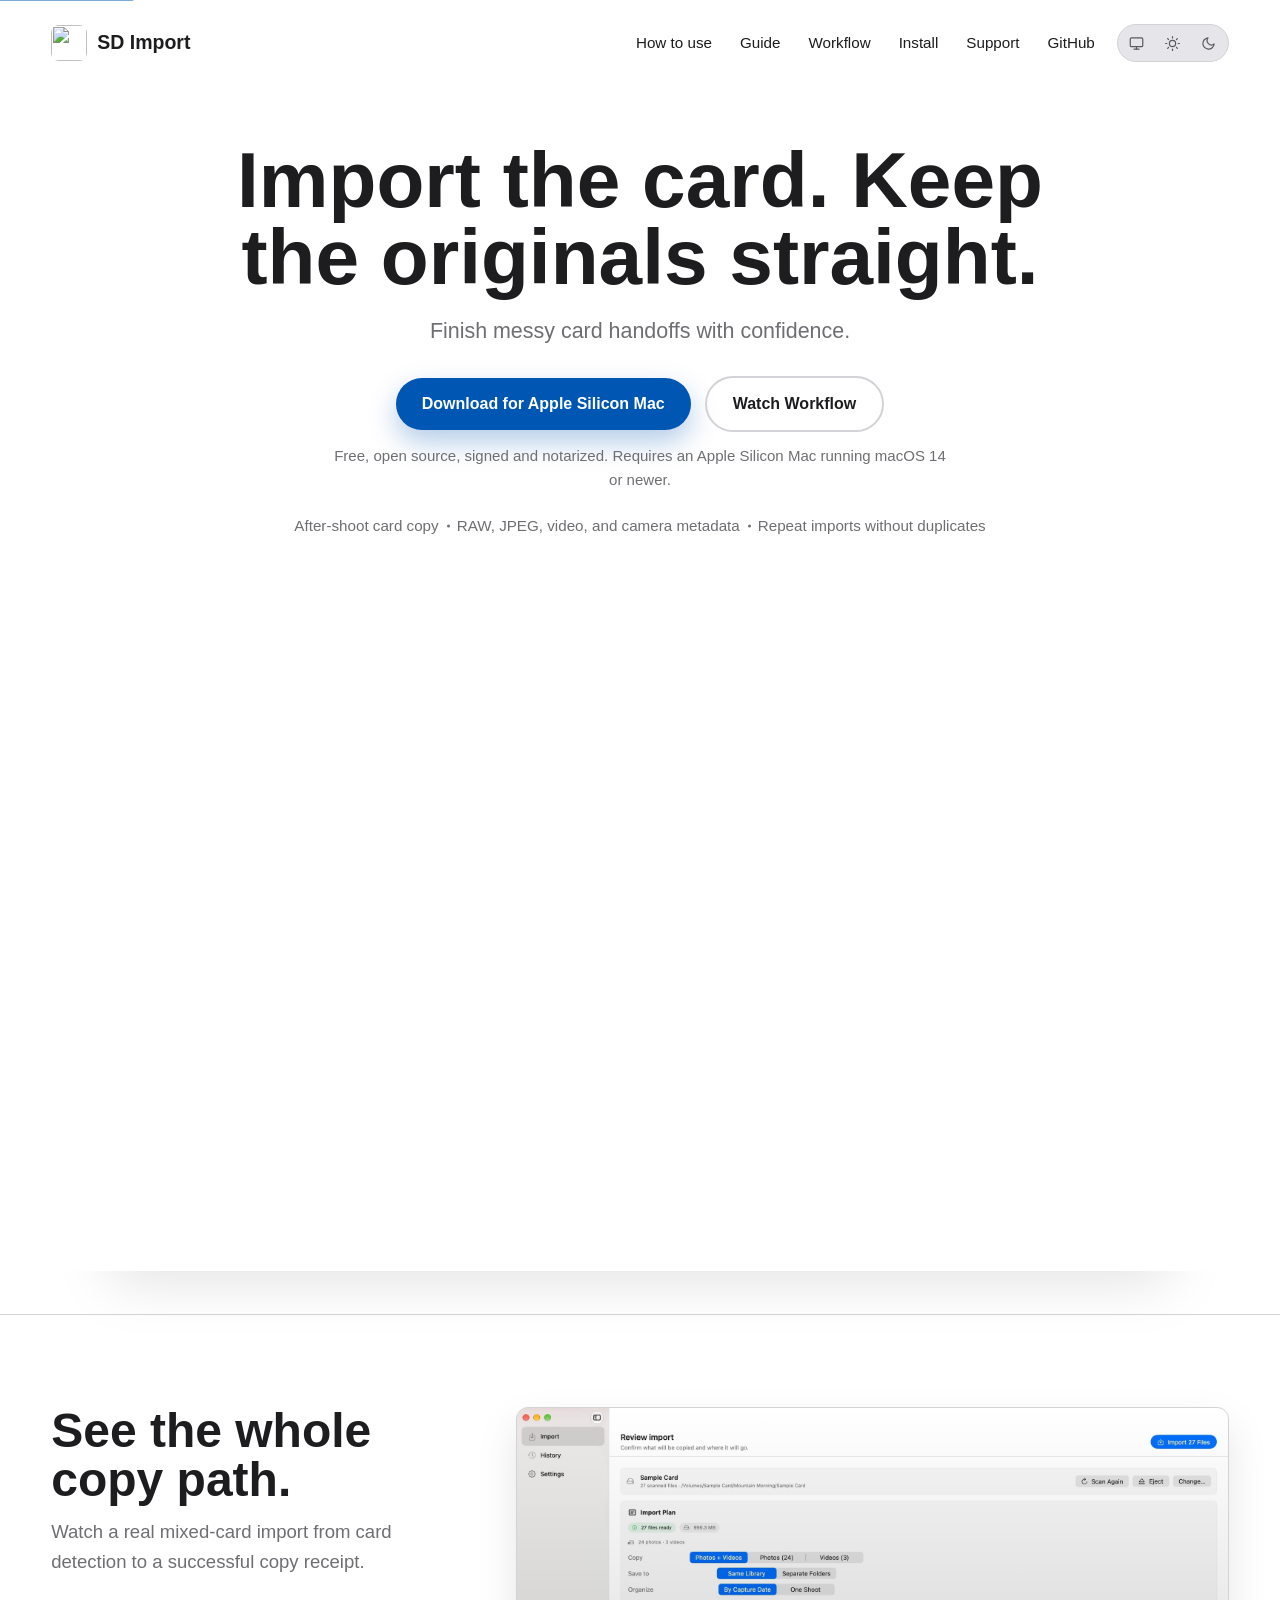
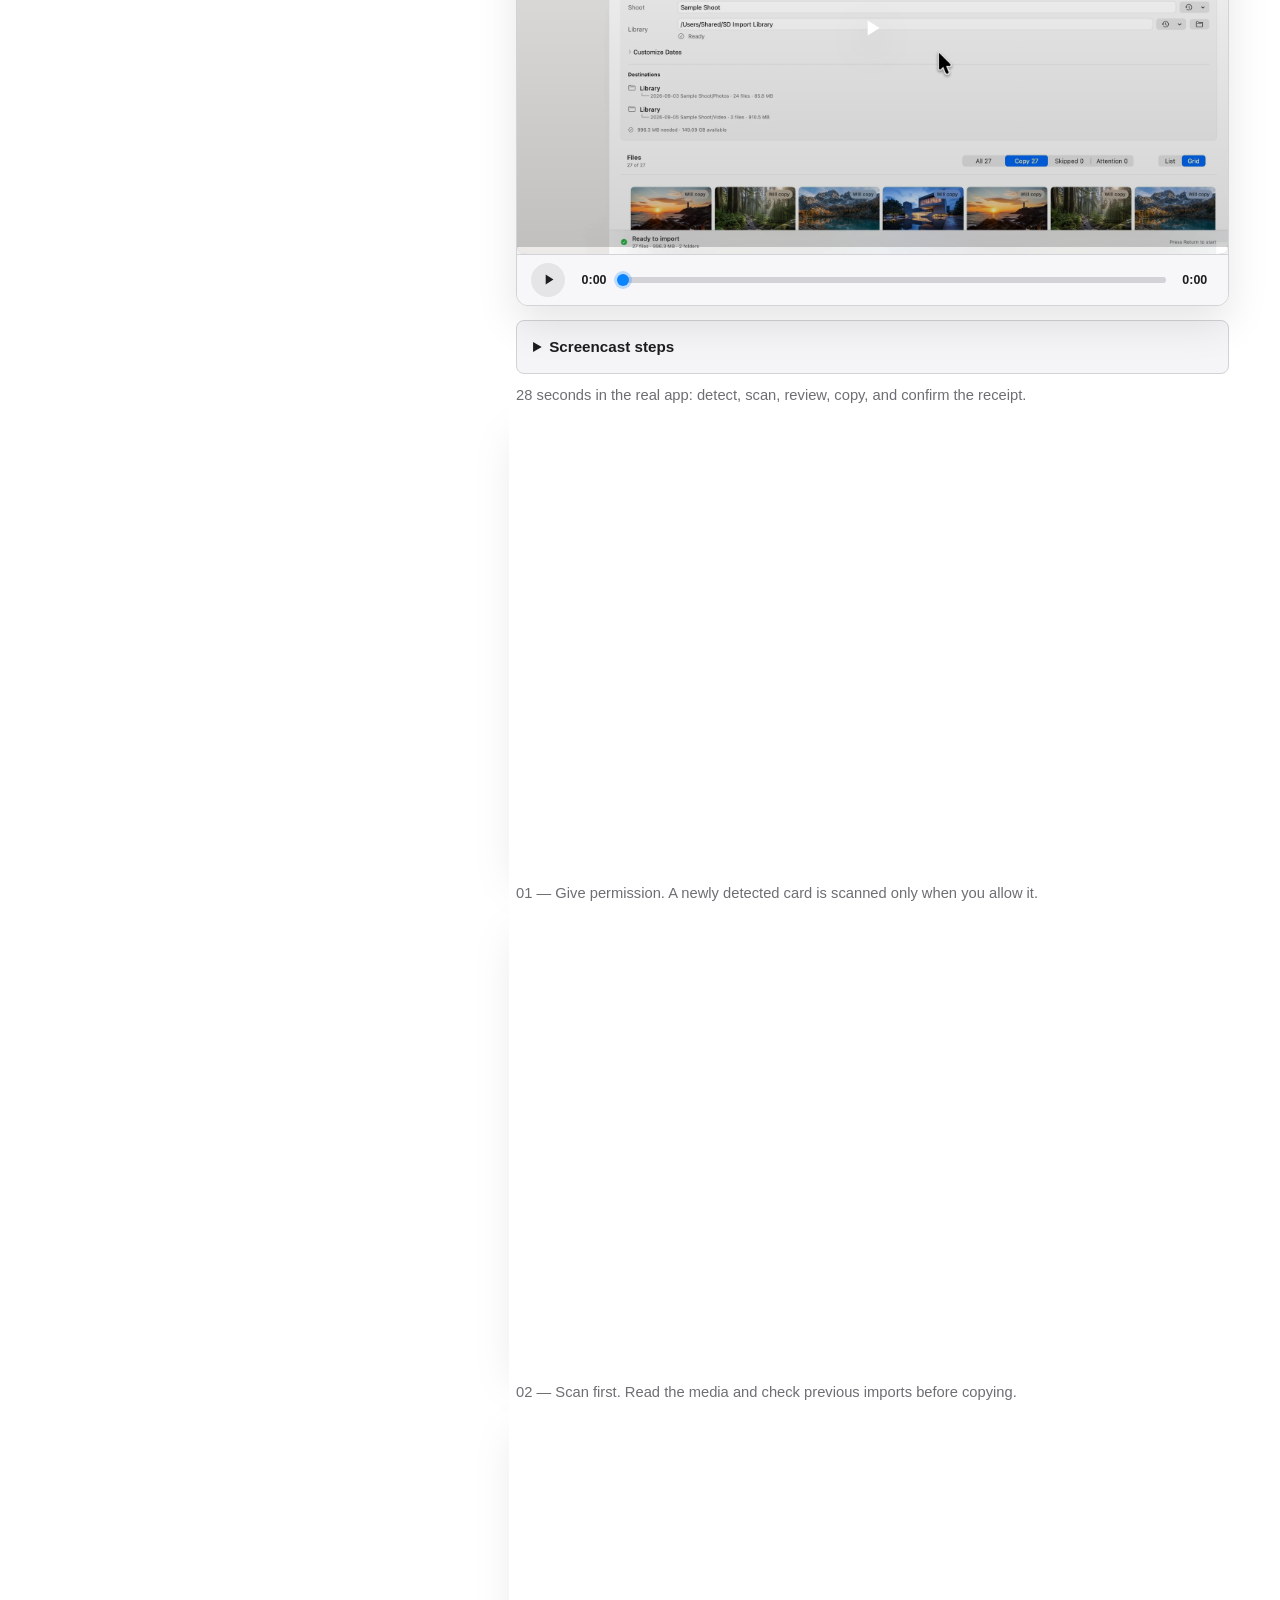
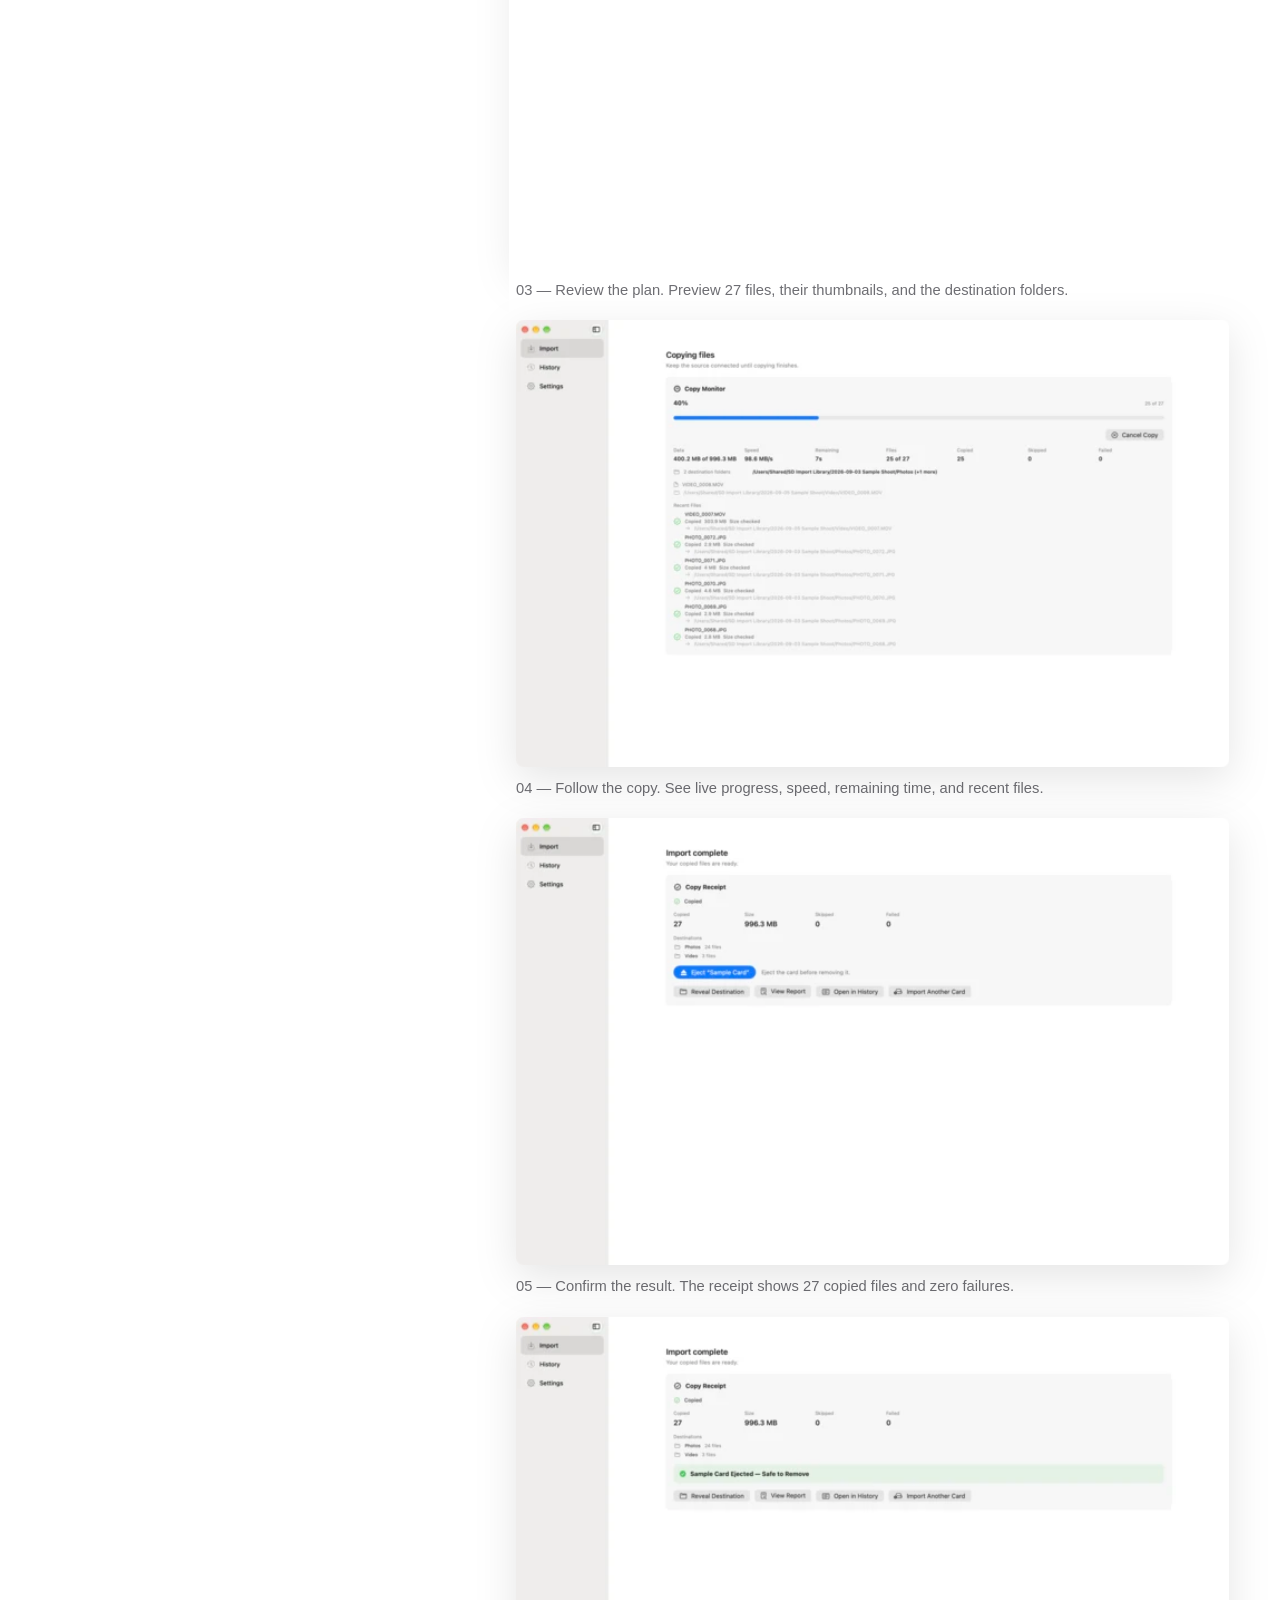
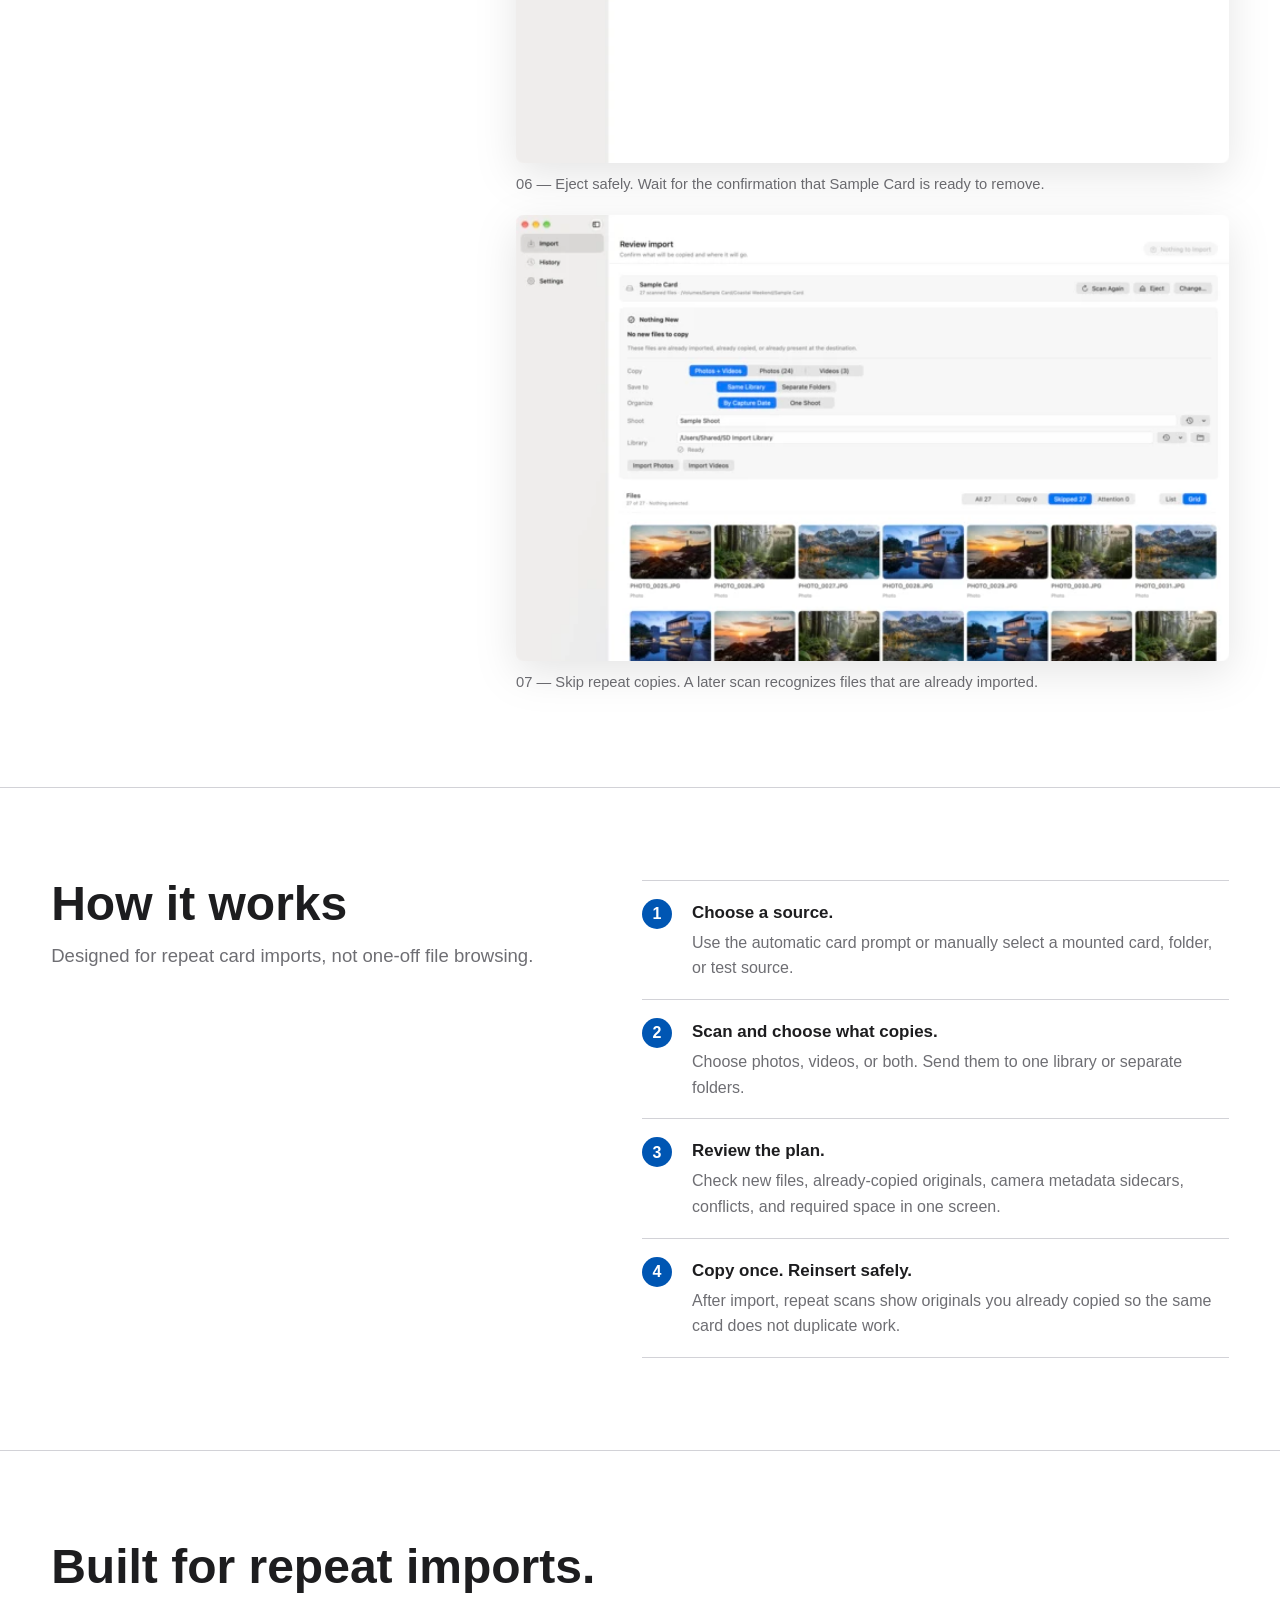
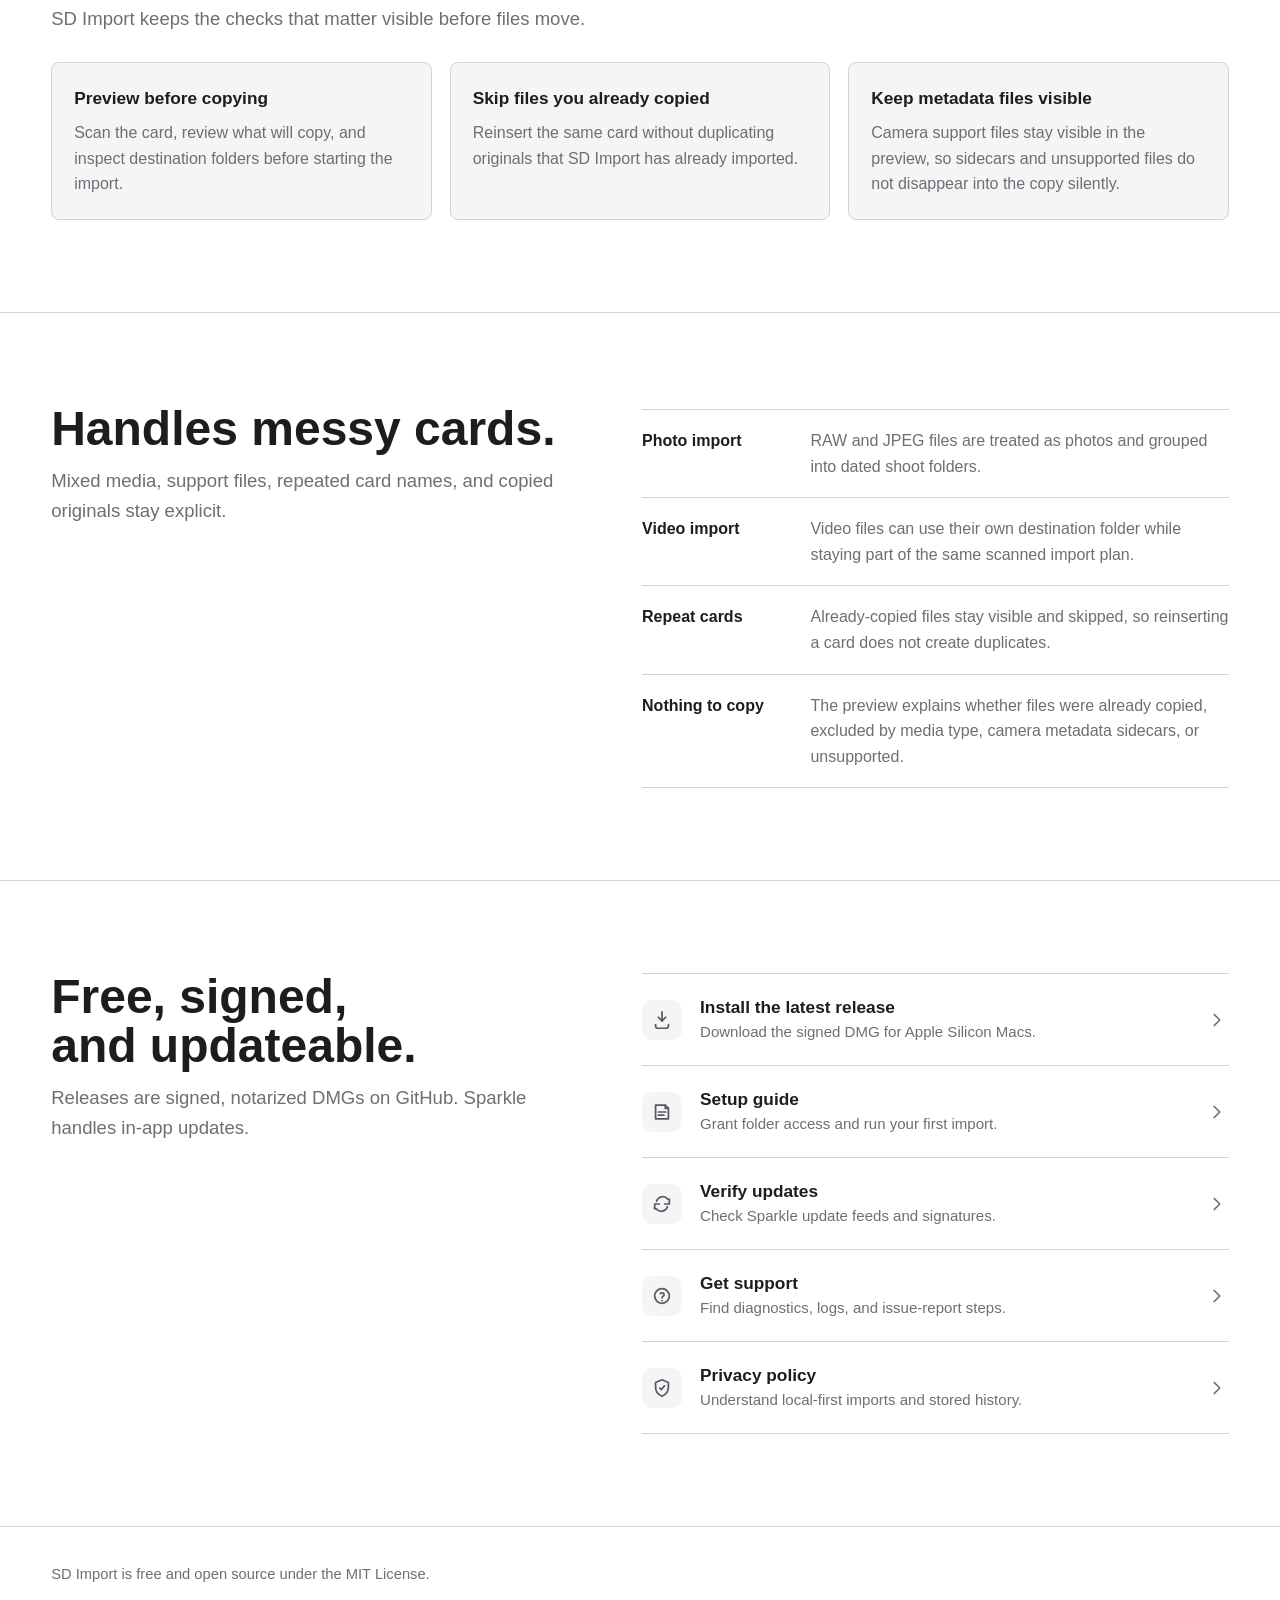
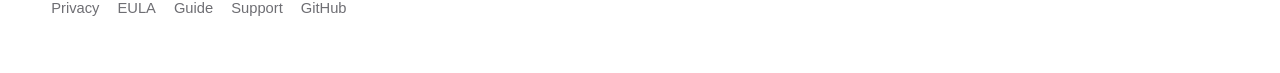
==== commit bd44c7a3: "Refresh website screenshots and promo video" ====
--- a/docs/index.html
+++ b/docs/index.html
@@ -6,7 +6,7 @@
     <link rel="icon" type="image/png" sizes="32x32" href="assets/images/favicon-32.png">
     <link rel="icon" type="image/png" sizes="16x16" href="assets/images/favicon-16.png">
     <link rel="apple-touch-icon" href="assets/images/app-icon.png">
-    <link rel="preload" as="image" href="assets/images/sd-import-review-ready-light-20260904-1200.webp" imagesrcset="assets/images/sd-import-review-ready-light-20260904-640.webp 640w, assets/images/sd-import-review-ready-light-20260904-1200.webp 1200w, assets/images/sd-import-review-ready-light-20260904-1920.webp 1920w" imagesizes="(max-width: 460px) calc(100vw - 32px), (max-width: 860px) calc(100vw - 40px), 1060px">
+    <link rel="preload" as="image" href="assets/images/sd-import-review-import-light-20260905-1200.webp" imagesrcset="assets/images/sd-import-review-import-light-20260905-640.webp 640w, assets/images/sd-import-review-import-light-20260905-1200.webp 1200w, assets/images/sd-import-review-import-light-20260905-1920.webp 1920w" imagesizes="(max-width: 460px) calc(100vw - 32px), (max-width: 860px) calc(100vw - 40px), 1060px">
     <meta name="theme-color" content="#ffffff" media="(prefers-color-scheme: light)">
     <meta name="theme-color" content="#0f0f12" media="(prefers-color-scheme: dark)">
     <script>
@@ -18,16 +18,16 @@
     <meta property="og:description" content="Confident photo and video card imports for macOS.">
     <meta property="og:type" content="website">
     <meta property="og:url" content="https://sd.jenny.media/">
-    <meta property="og:image" content="https://sd.jenny.media/assets/images/sd-import-review-ready-light-20260904.png">
-    <meta property="og:image:width" content="1920">
-    <meta property="og:image:height" content="1204">
+    <meta property="og:image" content="https://sd.jenny.media/assets/images/sd-import-social-20260905.png">
+    <meta property="og:image:width" content="1200">
+    <meta property="og:image:height" content="750">
     <meta property="og:site_name" content="SD Import">
     <meta name="twitter:card" content="summary_large_image">
     <meta name="twitter:title" content="SD Import">
     <meta name="twitter:description" content="Confident photo and video card imports for macOS.">
-    <meta name="twitter:image" content="https://sd.jenny.media/assets/images/sd-import-review-ready-light-20260904.png">
+    <meta name="twitter:image" content="https://sd.jenny.media/assets/images/sd-import-social-20260905.png">
     <link rel="canonical" href="https://sd.jenny.media/">
-    <link rel="stylesheet" href="assets/site-20260904.css">
+    <link rel="stylesheet" href="assets/site-20260905.css">
     <script type="application/ld+json">
         {
             "@context": "https://schema.org",
@@ -37,7 +37,7 @@
             "operatingSystem": "macOS 14 or newer",
             "softwareRequirements": "Apple Silicon Mac",
             "description": "A free, open-source macOS app for scan-first SD-card photo and video imports with previewed destinations.",
-            "image": "https://sd.jenny.media/assets/images/sd-import-review-ready-light-20260904.png",
+            "image": "https://sd.jenny.media/assets/images/sd-import-social-20260905.png",
             "downloadUrl": "https://github.com/xcv58/sd-import/releases/latest/download/SD-Import.dmg",
             "license": "https://github.com/xcv58/sd-import/blob/master/LICENSE",
             "isAccessibleForFree": true
@@ -88,8 +88,8 @@
 
             <div class="hero-visual">
                 <picture class="hero-visual-picture">
-                    <source type="image/webp" srcset="assets/images/sd-import-review-ready-light-20260904-640.webp 640w, assets/images/sd-import-review-ready-light-20260904-1200.webp 1200w, assets/images/sd-import-review-ready-light-20260904-1920.webp 1920w" sizes="(max-width: 460px) calc(100vw - 32px), (max-width: 860px) calc(100vw - 40px), 1060px">
-                    <img class="hero-screenshot" src="assets/images/sd-import-review-ready-light-20260904.png" width="1920" height="1204" fetchpriority="high" decoding="async" alt="SD Import review screen showing 27 sample photos and videos, the Sample Shoot name, destination folders in SD Import Library, file previews, and the Import 27 Files action.">
+                    <source type="image/webp" srcset="assets/images/sd-import-review-import-light-20260905-640.webp 640w, assets/images/sd-import-review-import-light-20260905-1200.webp 1200w, assets/images/sd-import-review-import-light-20260905-1920.webp 1920w" sizes="(max-width: 460px) calc(100vw - 32px), (max-width: 860px) calc(100vw - 40px), 1060px">
+                    <img class="hero-screenshot" src="assets/images/sd-import-review-import-light-20260905.png" width="3024" height="1896" fetchpriority="high" decoding="async" alt="SD Import review screen showing 27 sample photos and videos, the Sample Shoot name, destination folders in SD Import Library, file previews, and the Import 27 Files action.">
                 </picture>
             </div>
         </section>
@@ -98,13 +98,13 @@
             <div class="container media-layout">
                 <div class="section-header">
                     <h2>See the whole copy path.</h2>
-                    <p>Watch a real mixed-card import from card detection through safe eject.</p>
+                    <p>Watch a real mixed-card import from card detection to a successful copy receipt.</p>
                 </div>
                 <div class="media-grid">
                     <figure class="media-frame">
                         <div class="lite-video-player" data-video-player>
-                            <video playsinline muted preload="metadata" poster="assets/images/sd-import-screencast-poster-light-20260904-v2.webp" aria-describedby="screencast-caption">
-                                <source src="assets/media/sd-import-screencast-light-20260904-v2.mp4" type="video/mp4">
+                            <video playsinline muted preload="metadata" width="1920" height="1204" poster="assets/images/sd-import-screencast-poster-light-20260905-v2.webp" aria-describedby="screencast-caption">
+                                <source src="assets/media/sd-import-screencast-light-20260905-v2.mp4" type="video/mp4">
                                 Your browser does not support the SD Import screencast.
                             </video>
                             <button class="video-overlay-play" type="button" data-video-overlay aria-label="Play screencast">
@@ -137,31 +137,73 @@
                                 <li>The live scan counts the card's photos and videos without copying anything.</li>
                                 <li>The review confirms 27 files, <strong>Sample Shoot</strong>, and the selected SD Import Library destination.</li>
                                 <li>The copy monitor shows continuous transfer progress for the synthetic sample media.</li>
-                                <li>The receipt confirms 27 copied files, zero failures, and safely ejects the card.</li>
+                                <li>The receipt confirms 27 copied files and zero failures, with an option to safely eject the card.</li>
                             </ol>
                         </details>
-                        <figcaption id="screencast-caption">Real app workflow: detect, scan, review, copy, and safely eject.</figcaption>
-                    </figure>
-                    <figure class="media-frame">
-                        <picture>
-                            <source type="image/webp" srcset="assets/images/sd-import-scan-progress-light-20260904-640.webp 640w, assets/images/sd-import-scan-progress-light-20260904-1200.webp 1200w, assets/images/sd-import-scan-progress-light-20260904-1920.webp 1920w" sizes="(max-width: 860px) calc(100vw - 40px), 709px">
-                            <img src="assets/images/sd-import-scan-progress-light-20260904.png" width="1920" height="1204" loading="lazy" decoding="async" alt="SD Import scanning a newly detected removable card before any files are copied.">
-                        </picture>
-                        <figcaption>Scan first. SD Import previews the card without copying anything.</figcaption>
-                    </figure>
-                    <figure class="media-frame">
-                        <picture>
-                            <source type="image/webp" srcset="assets/images/sd-import-copy-progress-light-20260904-640.webp 640w, assets/images/sd-import-copy-progress-light-20260904-1200.webp 1200w, assets/images/sd-import-copy-progress-light-20260904-1920.webp 1920w" sizes="(max-width: 860px) calc(100vw - 40px), 709px">
-                            <img src="assets/images/sd-import-copy-progress-light-20260904.png" width="1920" height="1204" loading="lazy" decoding="async" alt="SD Import copy monitor showing live progress, transferred data, speed, remaining time, destination folders, and recent files.">
-                        </picture>
-                        <figcaption>Copy with evidence. Follow live progress, speed, destinations, and recent files.</figcaption>
-                    </figure>
-                    <figure class="media-frame">
-                        <picture>
-                            <source type="image/webp" srcset="assets/images/sd-import-safe-eject-light-20260904-640.webp 640w, assets/images/sd-import-safe-eject-light-20260904-1200.webp 1200w, assets/images/sd-import-safe-eject-light-20260904-1920.webp 1920w" sizes="(max-width: 860px) calc(100vw - 40px), 709px">
-                            <img src="assets/images/sd-import-safe-eject-light-20260904.png" width="1920" height="1204" loading="lazy" decoding="async" alt="SD Import copy receipt showing 27 copied files, zero failures, destination folders, and confirmation that the card is safely ejected.">
-                        </picture>
-                        <figcaption>Finish safely. The receipt confirms the copy and that the card is ready to remove.</figcaption>
+                        <figcaption id="screencast-caption">28 seconds in the real app: detect, scan, review, copy, and confirm the receipt.</figcaption>
+                    </figure>
+                    <figure class="media-frame">
+                        <a href="assets/images/sd-import-card-permission-light-20260905.png" aria-label="View full-resolution card permission screenshot">
+                            <picture>
+                                <source type="image/webp" srcset="assets/images/sd-import-card-permission-light-20260905-640.webp 640w, assets/images/sd-import-card-permission-light-20260905-1200.webp 1200w, assets/images/sd-import-card-permission-light-20260905-1920.webp 1920w" sizes="(max-width: 860px) calc(100vw - 40px), 709px">
+                                <img src="assets/images/sd-import-card-permission-light-20260905.png" width="3024" height="1896" loading="lazy" decoding="async" alt="SD Import detects Sample Card and asks permission before scanning.">
+                            </picture>
+                        </a>
+                        <figcaption>01 — Give permission. A newly detected card is scanned only when you allow it.</figcaption>
+                    </figure>
+                    <figure class="media-frame">
+                        <a href="assets/images/sd-import-active-scanning-light-20260905.png" aria-label="View full-resolution active scanning screenshot">
+                            <picture>
+                                <source type="image/webp" srcset="assets/images/sd-import-active-scanning-light-20260905-640.webp 640w, assets/images/sd-import-active-scanning-light-20260905-1200.webp 1200w, assets/images/sd-import-active-scanning-light-20260905-1920.webp 1920w" sizes="(max-width: 860px) calc(100vw - 40px), 709px">
+                                <img src="assets/images/sd-import-active-scanning-light-20260905.png" width="3024" height="1896" loading="lazy" decoding="async" alt="SD Import actively scans Sample Card before copying any files.">
+                            </picture>
+                        </a>
+                        <figcaption>02 — Scan first. Read the media and check previous imports before copying.</figcaption>
+                    </figure>
+                    <figure class="media-frame">
+                        <a href="assets/images/sd-import-review-import-light-20260905.png" aria-label="View full-resolution review import screenshot">
+                            <picture>
+                                <source type="image/webp" srcset="assets/images/sd-import-review-import-light-20260905-640.webp 640w, assets/images/sd-import-review-import-light-20260905-1200.webp 1200w, assets/images/sd-import-review-import-light-20260905-1920.webp 1920w" sizes="(max-width: 860px) calc(100vw - 40px), 709px">
+                                <img src="assets/images/sd-import-review-import-light-20260905.png" width="3024" height="1896" loading="lazy" decoding="async" alt="SD Import reviews 27 synthetic files with thumbnails, Sample Shoot, Photos + Videos, capture-date folders, and /Users/Shared/SD Import Library.">
+                            </picture>
+                        </a>
+                        <figcaption>03 — Review the plan. Preview 27 files, their thumbnails, and the destination folders.</figcaption>
+                    </figure>
+                    <figure class="media-frame">
+                        <a href="assets/images/sd-import-copy-progress-light-20260905.png" aria-label="View full-resolution copy progress screenshot">
+                            <picture>
+                                <source type="image/webp" srcset="assets/images/sd-import-copy-progress-light-20260905-640.webp 640w, assets/images/sd-import-copy-progress-light-20260905-1200.webp 1200w, assets/images/sd-import-copy-progress-light-20260905-1920.webp 1920w" sizes="(max-width: 860px) calc(100vw - 40px), 709px">
+                                <img src="assets/images/sd-import-copy-progress-light-20260905.png" width="3024" height="1896" loading="lazy" decoding="async" alt="SD Import at 40 percent copy progress, showing transfer speed, remaining time, recent files, and destinations in /Users/Shared/SD Import Library.">
+                            </picture>
+                        </a>
+                        <figcaption>04 — Follow the copy. See live progress, speed, remaining time, and recent files.</figcaption>
+                    </figure>
+                    <figure class="media-frame">
+                        <a href="assets/images/sd-import-copy-receipt-light-20260905.png" aria-label="View full-resolution copy receipt screenshot">
+                            <picture>
+                                <source type="image/webp" srcset="assets/images/sd-import-copy-receipt-light-20260905-640.webp 640w, assets/images/sd-import-copy-receipt-light-20260905-1200.webp 1200w, assets/images/sd-import-copy-receipt-light-20260905-1920.webp 1920w" sizes="(max-width: 860px) calc(100vw - 40px), 709px">
+                                <img src="assets/images/sd-import-copy-receipt-light-20260905.png" width="3024" height="1896" loading="lazy" decoding="async" alt="SD Import successful receipt showing 27 copied files, 996.3 MB, zero skipped files, and zero failures.">
+                            </picture>
+                        </a>
+                        <figcaption>05 — Confirm the result. The receipt shows 27 copied files and zero failures.</figcaption>
+                    </figure>
+                    <figure class="media-frame">
+                        <a href="assets/images/sd-import-safe-eject-light-20260905.png" aria-label="View full-resolution safe eject screenshot">
+                            <picture>
+                                <source type="image/webp" srcset="assets/images/sd-import-safe-eject-light-20260905-640.webp 640w, assets/images/sd-import-safe-eject-light-20260905-1200.webp 1200w, assets/images/sd-import-safe-eject-light-20260905-1920.webp 1920w" sizes="(max-width: 860px) calc(100vw - 40px), 709px">
+                                <img src="assets/images/sd-import-safe-eject-light-20260905.png" width="3024" height="1896" loading="lazy" decoding="async" alt="SD Import receipt with the green Sample Card Ejected — Safe to Remove confirmation.">
+                            </picture>
+                        </a>
+                        <figcaption>06 — Eject safely. Wait for the confirmation that Sample Card is ready to remove.</figcaption>
+                    </figure>
+                    <figure class="media-frame">
+                        <a href="assets/images/sd-import-nothing-new-light-20260905.png" aria-label="View full-resolution nothing new screenshot">
+                            <picture>
+                                <source type="image/webp" srcset="assets/images/sd-import-nothing-new-light-20260905-640.webp 640w, assets/images/sd-import-nothing-new-light-20260905-1200.webp 1200w, assets/images/sd-import-nothing-new-light-20260905-1920.webp 1920w" sizes="(max-width: 860px) calc(100vw - 40px), 709px">
+                                <img src="assets/images/sd-import-nothing-new-light-20260905.png" width="3024" height="1896" loading="lazy" decoding="async" alt="SD Import rescan showing Nothing New, 27 known files, and zero files to copy.">
+                            </picture>
+                        </a>
+                        <figcaption>07 — Skip repeat copies. A later scan recognizes files that are already imported.</figcaption>
                     </figure>
                 </div>
             </div>
--- a/docs/assets/site-20260905.css
+++ b/docs/assets/site-20260905.css
@@ -0,0 +1,1342 @@
+:root {
+    --bg-color: #ffffff;
+    --surface: #f5f5f7;
+    --surface-hover: #e5e5e7;
+    --text-primary: #1d1d1f;
+    --text-secondary: #6e6e73;
+    --theme-muted: #59595f;
+    --border: #d2d2d7;
+    --accent: #0056b3;
+    --accent-hover: #004494;
+    --shadow: rgba(0, 0, 0, 0.10);
+    --toggle-bg: #e5e5ea;
+    --toggle-active: #ffffff;
+    --success: #1f7a3f;
+    --warning: #a65f00;
+}
+
+[data-theme="dark"] {
+    --bg-color: #0f0f12;
+    --surface: #1c1c1e;
+    --surface-hover: #2c2c2e;
+    --text-primary: #f5f5f7;
+    --text-secondary: #a1a1aa;
+    --theme-muted: #c7c7d1;
+    --border: #2c2c2e;
+    --accent: #4da6ff;
+    --accent-hover: #73bcff;
+    --shadow: rgba(0, 0, 0, 0.50);
+    --toggle-bg: #1c1c1e;
+    --toggle-active: #636366;
+    --success: #62d482;
+    --warning: #ffbf66;
+}
+
+@media (prefers-color-scheme: dark) {
+    [data-theme="system"] {
+        --bg-color: #0f0f12;
+        --surface: #1c1c1e;
+        --surface-hover: #2c2c2e;
+        --text-primary: #f5f5f7;
+        --text-secondary: #a1a1aa;
+        --theme-muted: #c7c7d1;
+        --border: #2c2c2e;
+        --accent: #4da6ff;
+        --accent-hover: #73bcff;
+        --shadow: rgba(0, 0, 0, 0.50);
+        --toggle-bg: #1c1c1e;
+        --toggle-active: #636366;
+        --success: #62d482;
+        --warning: #ffbf66;
+    }
+}
+
+* {
+    box-sizing: border-box;
+}
+
+html {
+    scroll-behavior: smooth;
+}
+
+body {
+    margin: 0;
+    font-family: -apple-system, BlinkMacSystemFont, "Segoe UI", Roboto, Helvetica, Arial, sans-serif;
+    background: var(--bg-color);
+    color: var(--text-primary);
+    line-height: 1.6;
+    transition: background-color 0.3s ease, color 0.3s ease;
+}
+
+body.preload,
+body.preload * {
+    transition: none !important;
+    animation: none !important;
+}
+
+a {
+    color: inherit;
+    text-decoration: none;
+}
+
+p a,
+li a,
+.lead a,
+.policy-box a:not(.cta-button) {
+    color: var(--accent);
+    text-decoration: underline;
+    text-decoration-thickness: 1px;
+    text-underline-offset: 0.18em;
+}
+
+p a:hover,
+li a:hover,
+.lead a:hover,
+.policy-box a:not(.cta-button):hover {
+    color: var(--accent-hover);
+}
+
+img {
+    display: block;
+    max-width: 100%;
+    height: auto;
+}
+
+code {
+    font-family: ui-monospace, SFMono-Regular, SF Mono, Menlo, Consolas, monospace;
+    font-size: 0.92em;
+    background: var(--surface);
+    border: 1px solid var(--border);
+    border-radius: 6px;
+    padding: 0.1em 0.35em;
+}
+
+pre {
+    margin: 0;
+    overflow-x: auto;
+    padding: 16px;
+    background: var(--surface);
+    border: 1px solid var(--border);
+    border-radius: 12px;
+}
+
+pre code {
+    background: transparent;
+    border: 0;
+    padding: 0;
+}
+
+*:focus-visible {
+    outline: 3px solid var(--accent);
+    outline-offset: 2px;
+}
+
+.skip-link {
+    position: absolute;
+    top: 0;
+    left: 0;
+    z-index: 100;
+    transform: translateY(-100%);
+    padding: 8px 16px;
+    background: var(--accent);
+    color: #fff;
+    border-radius: 0 0 6px 0;
+}
+
+.skip-link:focus {
+    transform: translateY(0);
+}
+
+.container {
+    max-width: 1280px;
+    margin: 0 auto;
+    padding: 0 clamp(22px, 4vw, 64px);
+}
+
+.section {
+    padding: clamp(54px, 8vw, 92px) 0;
+}
+
+.section-divider {
+    border-top: 1px solid var(--border);
+}
+
+.site-header {
+    display: flex;
+    align-items: center;
+    justify-content: space-between;
+    min-width: 0;
+    gap: 24px;
+    padding: 24px 0;
+}
+
+.logo {
+    display: flex;
+    align-items: center;
+    min-width: 0;
+    gap: 10px;
+    font-size: 1.22rem;
+    font-weight: 700;
+    letter-spacing: 0;
+}
+
+.logo img {
+    width: 36px;
+    height: 36px;
+    border-radius: 8px;
+}
+
+.nav-wrapper {
+    display: flex;
+    align-items: center;
+    min-width: 0;
+    gap: 22px;
+}
+
+.nav-links {
+    display: flex;
+    align-items: center;
+    gap: 28px;
+}
+
+.nav-links a {
+    color: var(--text-primary);
+    font-size: 0.95rem;
+    font-weight: 500;
+}
+
+.nav-links a:hover {
+    color: var(--accent);
+}
+
+.theme-switch {
+    display: flex;
+    align-items: center;
+    gap: 2px;
+    padding: 2px;
+    background: var(--toggle-bg);
+    border: 1px solid var(--border);
+    border-radius: 99px;
+}
+
+.theme-btn {
+    display: flex;
+    align-items: center;
+    justify-content: center;
+    width: 34px;
+    height: 32px;
+    padding: 0;
+    border: 0;
+    border-radius: 99px;
+    background: transparent;
+    color: var(--theme-muted);
+    cursor: pointer;
+    font: inherit;
+    font-size: 0.82rem;
+    font-weight: 600;
+    line-height: 1;
+}
+
+.theme-btn svg {
+    flex: 0 0 auto;
+    width: 15px;
+    height: 15px;
+    fill: none;
+    stroke: currentColor;
+    stroke-width: 1.9;
+    stroke-linecap: round;
+    stroke-linejoin: round;
+}
+
+.theme-btn span {
+    display: none;
+}
+
+.theme-btn.active {
+    background: var(--toggle-active);
+    color: var(--text-primary);
+    box-shadow: 0 2px 4px var(--shadow);
+}
+
+.hero {
+    padding: 56px 0 48px;
+    text-align: center;
+}
+
+.hero h1 {
+    max-width: 980px;
+    margin: 0 auto 18px;
+    font-size: 4.9rem;
+    line-height: 0.98;
+    letter-spacing: 0;
+    text-wrap: balance;
+    overflow-wrap: break-word;
+}
+
+.hero-copy {
+    max-width: 760px;
+    margin: 0 auto;
+    color: var(--text-secondary);
+    font-size: 1.34rem;
+}
+
+.hero-use-case {
+    display: flex;
+    justify-content: center;
+    flex-wrap: wrap;
+    gap: 8px 18px;
+    margin-top: 22px;
+    color: var(--text-secondary);
+    font-size: 0.95rem;
+}
+
+.cta-note {
+    margin: 12px auto 0;
+    max-width: 620px;
+    color: var(--text-secondary);
+    font-size: 0.94rem;
+}
+
+.hero-use-case span + span {
+    position: relative;
+}
+
+.hero-use-case span + span::before {
+    content: "";
+    position: absolute;
+    top: 50%;
+    left: -10px;
+    width: 3px;
+    height: 3px;
+    border-radius: 50%;
+    background: var(--text-secondary);
+    transform: translateY(-50%);
+}
+
+.cta-group {
+    display: flex;
+    align-items: center;
+    justify-content: center;
+    flex-wrap: wrap;
+    gap: 14px;
+    margin-top: 28px;
+}
+
+.cta-button {
+    display: inline-flex;
+    align-items: center;
+    justify-content: center;
+    gap: 8px;
+    min-height: 48px;
+    padding: 13px 26px;
+    border-radius: 99px;
+    font-size: 1rem;
+    font-weight: 650;
+    text-decoration: none;
+    transition: transform 0.2s ease, background-color 0.2s ease, border-color 0.2s ease;
+}
+
+.cta-primary {
+    background: var(--accent);
+    color: #fff;
+    box-shadow: 0 12px 28px color-mix(in srgb, var(--accent), transparent 70%);
+}
+
+.cta-secondary {
+    border: 2px solid var(--border);
+    color: var(--text-primary);
+}
+
+.cta-button:hover {
+    transform: translateY(-2px);
+}
+
+.cta-primary:hover {
+    background: var(--accent-hover);
+}
+
+.cta-secondary:hover {
+    border-color: var(--accent);
+    color: var(--accent);
+}
+
+.hero-visual {
+    margin: clamp(36px, 6vw, 64px) auto 0;
+    max-width: 1060px;
+}
+
+.hero-screenshot {
+    display: block;
+    width: 100%;
+    height: auto;
+    background: transparent;
+    border-radius: 0;
+    filter: drop-shadow(0 18px 26px var(--shadow));
+}
+
+picture.hero-visual-picture {
+    display: block;
+}
+
+.app-window {
+    width: 100%;
+    overflow: hidden;
+    text-align: left;
+    background: var(--surface);
+    border: 1px solid var(--border);
+    border-radius: 12px;
+    box-shadow: 0 26px 54px var(--shadow);
+}
+
+.window-bar {
+    display: flex;
+    align-items: center;
+    gap: 8px;
+    min-height: 44px;
+    padding: 0 16px;
+    border-bottom: 1px solid var(--border);
+}
+
+.traffic-light {
+    width: 12px;
+    height: 12px;
+    border-radius: 50%;
+    background: #ff5f57;
+}
+
+.traffic-light:nth-child(2) {
+    background: #ffbd2e;
+}
+
+.traffic-light:nth-child(3) {
+    background: #28c840;
+}
+
+.window-title {
+    margin-left: 8px;
+    color: var(--text-secondary);
+    font-size: 0.86rem;
+    font-weight: 600;
+}
+
+.window-body {
+    display: grid;
+    grid-template-columns: 220px 1fr;
+    min-height: 420px;
+}
+
+.mock-sidebar {
+    padding: 18px 12px;
+    border-right: 1px solid var(--border);
+}
+
+.mock-sidebar span,
+.mock-sidebar strong {
+    display: flex;
+    align-items: center;
+    min-height: 34px;
+    padding: 0 12px;
+    border-radius: 8px;
+    color: var(--text-secondary);
+    font-size: 0.92rem;
+}
+
+.mock-sidebar strong {
+    color: var(--text-primary);
+    background: var(--surface-hover);
+}
+
+.mock-main {
+    min-width: 0;
+    padding: clamp(20px, 3vw, 32px);
+    background: color-mix(in srgb, var(--bg-color), var(--surface) 34%);
+}
+
+.mock-main h2 {
+    margin: 0 0 4px;
+    font-size: 2rem;
+    letter-spacing: 0;
+}
+
+.mock-main p {
+    margin: 0 0 20px;
+    color: var(--text-secondary);
+}
+
+.mock-controls,
+.mock-pills,
+.mock-actions {
+    display: flex;
+    flex-wrap: wrap;
+    gap: 10px;
+}
+
+.mock-control,
+.mock-pill {
+    display: inline-flex;
+    align-items: center;
+    min-height: 34px;
+    padding: 6px 11px;
+    background: var(--surface);
+    border: 1px solid var(--border);
+    border-radius: 9px;
+    color: var(--text-secondary);
+    font-size: 0.84rem;
+}
+
+.mock-pill.good {
+    color: var(--success);
+    background: color-mix(in srgb, var(--success), transparent 88%);
+}
+
+.mock-pill.warn {
+    color: var(--warning);
+    background: color-mix(in srgb, var(--warning), transparent 88%);
+}
+
+.mock-table {
+    max-width: 100%;
+    margin-top: 18px;
+    border: 1px solid var(--border);
+    border-radius: 12px;
+    overflow: hidden;
+    background: var(--bg-color);
+}
+
+.mock-row {
+    min-width: 0;
+    display: grid;
+    grid-template-columns: 112px 1.2fr 0.7fr 1.7fr;
+    gap: 14px;
+    align-items: center;
+    min-height: 44px;
+    padding: 0 14px;
+    border-bottom: 1px solid var(--border);
+    font-size: 0.88rem;
+}
+
+.mock-row span {
+    min-width: 0;
+    overflow: hidden;
+    text-overflow: ellipsis;
+    white-space: nowrap;
+}
+
+.mock-row:last-child {
+    border-bottom: 0;
+}
+
+.mock-row.header {
+    color: var(--text-secondary);
+    background: var(--surface);
+    font-size: 0.78rem;
+    font-weight: 650;
+    text-transform: uppercase;
+    letter-spacing: 0.04em;
+}
+
+.mock-actions {
+    margin-top: 18px;
+}
+
+.mock-action {
+    padding: 8px 14px;
+    border-radius: 8px;
+    background: var(--accent);
+    color: #fff;
+    font-size: 0.88rem;
+    font-weight: 650;
+}
+
+.mock-action.secondary {
+    background: var(--surface);
+    color: var(--text-primary);
+    border: 1px solid var(--border);
+}
+
+.section-header {
+    max-width: 760px;
+    margin-bottom: 28px;
+}
+
+.section-header.centered {
+    margin-right: auto;
+    margin-left: auto;
+    text-align: center;
+}
+
+.media-layout {
+    display: grid;
+    grid-template-columns: minmax(0, 0.72fr) minmax(0, 1.28fr);
+    gap: clamp(28px, 5vw, 64px);
+    align-items: start;
+}
+
+.media-grid {
+    display: grid;
+    gap: 18px;
+}
+
+.media-frame {
+    margin: 0;
+}
+
+.lite-video-player {
+    width: 100%;
+    background: var(--surface);
+    border: 1px solid var(--border);
+    border-radius: 12px;
+    box-shadow: 0 18px 42px var(--shadow);
+}
+
+.lite-video-player {
+    position: relative;
+    overflow: hidden;
+}
+
+.lite-video-player video {
+    display: block;
+    width: 100%;
+    height: auto;
+}
+
+.video-overlay-play {
+    position: absolute;
+    inset: 0 0 58px;
+    display: flex;
+    align-items: center;
+    justify-content: center;
+    border: 0;
+    background: linear-gradient(180deg, transparent 0%, rgba(0, 0, 0, 0.18) 100%);
+    color: #fff;
+    cursor: pointer;
+    transition: opacity 0.18s ease;
+}
+
+.video-overlay-play svg {
+    width: 58px;
+    height: 58px;
+    padding: 16px;
+    fill: currentColor;
+    filter: drop-shadow(0 10px 18px rgba(0, 0, 0, 0.28));
+}
+
+.lite-video-player.is-playing .video-overlay-play {
+    opacity: 0;
+    pointer-events: none;
+}
+
+.lite-video-controls {
+    position: relative;
+    display: grid;
+    grid-template-columns: 34px auto minmax(80px, 1fr) auto;
+    gap: 10px;
+    align-items: center;
+    min-height: 46px;
+    padding: 8px 14px;
+    border-top: 1px solid var(--border);
+    background: color-mix(in srgb, var(--surface), var(--bg-color) 22%);
+    color: var(--text-primary);
+}
+
+.video-control {
+    display: inline-flex;
+    align-items: center;
+    justify-content: center;
+    width: 34px;
+    height: 34px;
+    padding: 0;
+    border: 0;
+    border-radius: 50%;
+    background: var(--surface-hover);
+    color: inherit;
+    cursor: pointer;
+}
+
+.video-control:hover {
+    background: color-mix(in srgb, var(--surface-hover), var(--accent) 10%);
+}
+
+.video-control svg {
+    width: 17px;
+    height: 17px;
+    fill: none;
+    stroke: currentColor;
+    stroke-width: 2;
+    stroke-linecap: round;
+    stroke-linejoin: round;
+}
+
+.video-play-toggle .icon-play {
+    fill: currentColor;
+    stroke: none;
+}
+
+.video-play-toggle .icon-pause,
+.lite-video-player.is-playing .video-play-toggle .icon-play {
+    display: none;
+}
+
+.lite-video-player.is-playing .video-play-toggle .icon-pause {
+    display: block;
+}
+
+.video-time {
+    min-width: 38px;
+    font-size: 0.78rem;
+    font-weight: 650;
+    line-height: 1;
+    text-align: center;
+    font-variant-numeric: tabular-nums;
+}
+
+.video-scrubber {
+    position: relative;
+    display: flex;
+    align-items: center;
+    min-width: 0;
+    width: 100%;
+    height: 20px;
+    cursor: pointer;
+    touch-action: none;
+}
+
+.video-scrubber-track {
+    position: relative;
+    display: block;
+    width: 100%;
+    height: 6px;
+    overflow: hidden;
+    border-radius: 99px;
+    background: var(--border);
+}
+
+.video-scrubber-fill {
+    position: absolute;
+    inset: 0 auto 0 0;
+    width: 0%;
+    border-radius: inherit;
+    background: #0a84ff;
+}
+
+.video-scrubber::after {
+    content: "";
+    position: absolute;
+    top: 50%;
+    left: var(--video-progress, 0%);
+    width: 12px;
+    height: 12px;
+    border-radius: 50%;
+    background: #0a84ff;
+    box-shadow: 0 0 0 3px rgba(10, 132, 255, 0.24);
+    transform: translate(-50%, -50%);
+}
+
+.media-frame picture {
+    display: block;
+    width: 100%;
+    background: transparent;
+    filter: drop-shadow(0 12px 20px var(--shadow));
+}
+
+.media-frame picture img {
+    display: block;
+    width: 100%;
+    height: auto;
+    border: 0;
+    border-radius: 0;
+    box-shadow: none;
+}
+
+.media-frame figcaption {
+    margin-top: 10px;
+    color: var(--text-secondary);
+    font-size: 0.92rem;
+}
+
+.video-transcript {
+    margin-top: 14px;
+    padding: 14px 16px;
+    border: 1px solid var(--border);
+    border-radius: 8px;
+    background: var(--surface);
+    color: var(--text-secondary);
+    font-size: 0.95rem;
+}
+
+.video-transcript summary {
+    color: var(--text-primary);
+    cursor: pointer;
+    font-weight: 650;
+}
+
+.video-transcript ol {
+    margin: 10px 0 0;
+    padding-left: 20px;
+}
+
+.section-header h2,
+.page-title h1 {
+    margin: 0 0 12px;
+    font-size: 3rem;
+    line-height: 1.02;
+    letter-spacing: 0;
+    text-wrap: balance;
+}
+
+.section-header p,
+.page-title p,
+.lead {
+    margin: 0;
+    color: var(--text-secondary);
+    font-size: 1.16rem;
+}
+
+.grid {
+    display: grid;
+    grid-template-columns: repeat(3, 1fr);
+    gap: 18px;
+}
+
+.two-column {
+    display: grid;
+    grid-template-columns: minmax(0, 0.95fr) minmax(0, 1.05fr);
+    gap: clamp(24px, 5vw, 60px);
+    align-items: start;
+}
+
+.card,
+.step,
+.policy-box {
+    padding: 22px;
+    background: var(--surface);
+    border: 1px solid var(--border);
+    border-radius: 8px;
+    min-width: 0;
+}
+
+.card h3,
+.step h3,
+.policy-box h2,
+.policy-box h3 {
+    margin: 0 0 8px;
+    font-size: 1.08rem;
+    letter-spacing: 0;
+}
+
+.card p,
+.step p,
+.policy-box p,
+.policy-box li {
+    margin: 0;
+    color: var(--text-secondary);
+}
+
+.policy-box p + p,
+.policy-box ul + h2,
+.policy-box p + h2,
+.policy-box p + h3 {
+    margin-top: 22px;
+}
+
+.policy-box ul,
+.policy-box ol {
+    margin: 10px 0 0;
+    padding-left: 20px;
+}
+
+.step-number {
+    display: inline-flex;
+    align-items: center;
+    justify-content: center;
+    width: 30px;
+    height: 30px;
+    margin-bottom: 14px;
+    border-radius: 50%;
+    background: var(--accent);
+    color: #fff;
+    font-weight: 700;
+}
+
+.workflow-steps {
+    display: grid;
+    gap: 0;
+    margin: 0;
+    padding: 0;
+    list-style: none;
+}
+
+.workflow-steps li {
+    display: grid;
+    grid-template-columns: 34px minmax(0, 1fr);
+    gap: 16px;
+    padding: 18px 0;
+    border-top: 1px solid var(--border);
+}
+
+.workflow-steps li:last-child {
+    border-bottom: 1px solid var(--border);
+}
+
+.workflow-steps h3 {
+    margin: 0 0 4px;
+    font-size: 1.06rem;
+}
+
+.workflow-steps p {
+    margin: 0;
+    color: var(--text-secondary);
+}
+
+.use-case-list {
+    display: grid;
+    margin-top: 4px;
+}
+
+.use-case-row {
+    display: grid;
+    grid-template-columns: minmax(120px, 0.35fr) minmax(0, 1fr);
+    gap: 22px;
+    padding: 18px 0;
+    border-top: 1px solid var(--border);
+}
+
+.use-case-row:last-child {
+    border-bottom: 1px solid var(--border);
+}
+
+.use-case-row strong {
+    font-size: 1rem;
+}
+
+.use-case-row span {
+    color: var(--text-secondary);
+}
+
+.page-title {
+    padding: 54px 0 34px;
+    max-width: 880px;
+}
+
+.callout {
+    padding: 18px 20px;
+    border: 1px solid color-mix(in srgb, var(--accent), transparent 55%);
+    border-radius: 8px;
+    background: color-mix(in srgb, var(--accent), transparent 92%);
+}
+
+.callout p {
+    margin: 0;
+    color: var(--text-primary);
+}
+
+.install-requirements {
+    margin-bottom: 22px;
+}
+
+.support-actions {
+    display: flex;
+    flex-wrap: wrap;
+    gap: 10px;
+    margin-top: 18px;
+}
+
+.resource-list {
+    display: grid;
+    border-top: 1px solid var(--border);
+}
+
+.resource-link {
+    display: grid;
+    grid-template-columns: 40px minmax(0, 1fr) 24px;
+    gap: 18px;
+    align-items: center;
+    min-width: 0;
+    min-height: 92px;
+    padding: 18px 0;
+    border-bottom: 1px solid var(--border);
+    color: var(--text-primary);
+}
+
+.resource-link:hover .resource-copy strong {
+    color: var(--accent);
+}
+
+.resource-link:hover .resource-arrow {
+    color: var(--accent);
+    transform: translateX(2px);
+}
+
+.resource-icon {
+    display: grid;
+    place-items: center;
+    width: 40px;
+    height: 40px;
+    color: var(--theme-muted);
+    background: var(--surface);
+    border-radius: 10px;
+}
+
+.resource-icon svg,
+.resource-arrow svg {
+    width: 22px;
+    height: 22px;
+    fill: none;
+    stroke: currentColor;
+    stroke-width: 1.9;
+    stroke-linecap: round;
+    stroke-linejoin: round;
+}
+
+.resource-copy {
+    display: grid;
+    gap: 3px;
+    min-width: 0;
+}
+
+.resource-copy strong {
+    font-size: 1.08rem;
+    line-height: 1.25;
+    letter-spacing: 0;
+    transition: color 0.2s ease;
+}
+
+.resource-copy span {
+    color: var(--text-secondary);
+    font-size: 0.94rem;
+    line-height: 1.35;
+}
+
+.resource-arrow {
+    display: grid;
+    place-items: center;
+    color: var(--text-secondary);
+    transition: color 0.2s ease, transform 0.2s ease;
+}
+
+.site-footer {
+    padding: 36px 0 52px;
+    color: var(--text-secondary);
+    border-top: 1px solid var(--border);
+    font-size: 0.92rem;
+}
+
+.footer-links {
+    display: flex;
+    flex-wrap: wrap;
+    gap: 18px;
+    margin-top: 10px;
+}
+
+.footer-links a:hover {
+    color: var(--accent);
+}
+
+@media (max-width: 1100px) {
+    .hero h1 {
+        font-size: 4rem;
+    }
+
+    .section-header h2,
+    .page-title h1 {
+        font-size: 2.6rem;
+    }
+}
+
+@media (max-width: 860px) {
+    .container {
+        padding: 0 20px;
+    }
+
+    .site-header {
+        flex-wrap: wrap;
+        gap: 14px;
+    }
+
+    .logo {
+        order: 1;
+    }
+
+    .nav-wrapper {
+        display: contents;
+    }
+
+    .nav-links {
+        order: 3;
+        display: flex;
+        flex: 0 0 100%;
+        flex-wrap: wrap;
+        gap: 8px;
+        align-items: center;
+        justify-content: flex-start;
+    }
+
+    .nav-links a {
+        min-height: 44px;
+        padding: 9px 10px;
+        border: 1px solid var(--border);
+        border-radius: 99px;
+        background: var(--surface);
+        font-size: 0.88rem;
+        line-height: 1.2;
+    }
+
+    .theme-switch {
+        order: 2;
+        flex: 0 0 auto;
+        margin-left: auto;
+    }
+
+    .theme-btn {
+        width: 44px;
+        height: 40px;
+        padding: 0;
+    }
+
+    .hero {
+        display: flex;
+        flex-direction: column;
+        align-items: center;
+        padding: 42px 20px 48px;
+        max-width: 100%;
+    }
+
+    .hero h1 {
+        order: 1;
+        max-width: min(100%, 22rem);
+        font-size: clamp(2.18rem, 9vw, 2.5rem);
+        line-height: 1.04;
+        letter-spacing: 0;
+    }
+
+    .hero-copy {
+        order: 2;
+        max-width: 34rem;
+        margin-right: auto;
+        margin-left: auto;
+        font-size: 1.05rem;
+        overflow-wrap: break-word;
+    }
+
+    .cta-group {
+        order: 4;
+        flex-direction: column;
+        align-items: stretch;
+        width: min(100%, 320px);
+        max-width: 320px;
+        margin-right: auto;
+        margin-left: auto;
+    }
+
+    .cta-button {
+        flex: none;
+        width: 100%;
+        max-width: none;
+    }
+
+    .support-actions {
+        align-items: stretch;
+    }
+
+    .hero-visual {
+        order: 3;
+        margin-top: 28px;
+        max-width: 100%;
+        overflow: hidden;
+    }
+
+    .cta-note {
+        order: 5;
+    }
+
+    .hero-use-case {
+        order: 6;
+    }
+
+    .window-body,
+    .grid,
+    .two-column,
+    .media-layout {
+        grid-template-columns: 1fr;
+    }
+
+    .mock-sidebar {
+        display: none;
+    }
+
+    .mock-main {
+        min-width: 0;
+        padding: 20px;
+    }
+
+    .mock-main h2 {
+        font-size: 1.7rem;
+    }
+
+    .mock-main p,
+    .policy-box,
+    .card,
+    .step,
+    .resource-link,
+    .use-case-row {
+        overflow-wrap: anywhere;
+    }
+
+    .mock-pill,
+    .mock-action {
+        max-width: 100%;
+        white-space: normal;
+    }
+
+    .mock-row {
+        grid-template-columns: minmax(68px, 88px) minmax(0, 1fr);
+        gap: 8px;
+        padding: 10px 12px;
+    }
+
+    .mock-row.header {
+        display: none;
+    }
+
+    .mock-row span:nth-child(3),
+    .mock-row span:nth-child(4) {
+        grid-column: 2;
+        color: var(--text-secondary);
+    }
+
+    .section-header h2,
+    .page-title h1 {
+        font-size: 2.2rem;
+        line-height: 1.06;
+    }
+
+    .section-header p,
+    .page-title p,
+    .lead {
+        font-size: 1.05rem;
+    }
+
+    .use-case-row {
+        grid-template-columns: 1fr;
+        gap: 4px;
+    }
+}
+
+@media (max-width: 460px) {
+    .hero {
+        padding-right: 16px;
+        padding-left: 16px;
+    }
+
+    .hero h1 {
+        max-width: min(100%, 19rem);
+        font-size: clamp(1.95rem, 9.5vw, 2.15rem);
+    }
+
+    .hero-copy {
+        max-width: 308px;
+    }
+
+    .cta-group {
+        max-width: 300px;
+    }
+
+    .resource-link {
+        grid-template-columns: 36px minmax(0, 1fr) 20px;
+        gap: 12px;
+        min-height: 82px;
+        padding: 14px 0;
+    }
+
+    .resource-icon {
+        width: 36px;
+        height: 36px;
+        border-radius: 9px;
+    }
+
+    .resource-icon svg,
+    .resource-arrow svg {
+        width: 20px;
+        height: 20px;
+    }
+
+    .resource-copy strong {
+        font-size: 1rem;
+    }
+
+    .resource-copy span {
+        font-size: 0.9rem;
+    }
+
+    .mock-main {
+        padding: 18px;
+    }
+
+    .mock-main p {
+        font-size: 0.95rem;
+    }
+
+    .mock-pill {
+        font-size: 0.78rem;
+        padding: 5px 9px;
+    }
+
+    .lite-video-controls {
+        grid-template-columns: 32px minmax(60px, 1fr);
+        gap: 8px;
+        min-height: 42px;
+        padding: 5px 8px;
+    }
+
+    .video-time {
+        display: none;
+    }
+
+    .video-control {
+        width: 32px;
+        height: 32px;
+    }
+
+    .hero-use-case {
+        display: grid;
+        gap: 4px;
+        max-width: 308px;
+        margin-right: auto;
+        margin-left: auto;
+    }
+
+    .hero-use-case span + span::before {
+        display: none;
+    }
+}
+
+@media (max-width: 360px) {
+    .hero h1 {
+        max-width: 100%;
+        font-size: 1.82rem;
+    }
+
+    .cta-group,
+    .hero-copy,
+    .hero-use-case {
+        max-width: 100%;
+    }
+}
+
+@media (pointer: coarse) {
+    .theme-btn {
+        min-width: 44px;
+        height: 44px;
+    }
+}
+
+@media (prefers-reduced-motion: reduce) {
+    *,
+    *::before,
+    *::after {
+        animation-duration: 0.01ms !important;
+        animation-iteration-count: 1 !important;
+        scroll-behavior: auto !important;
+        transition-duration: 0.01ms !important;
+    }
+}
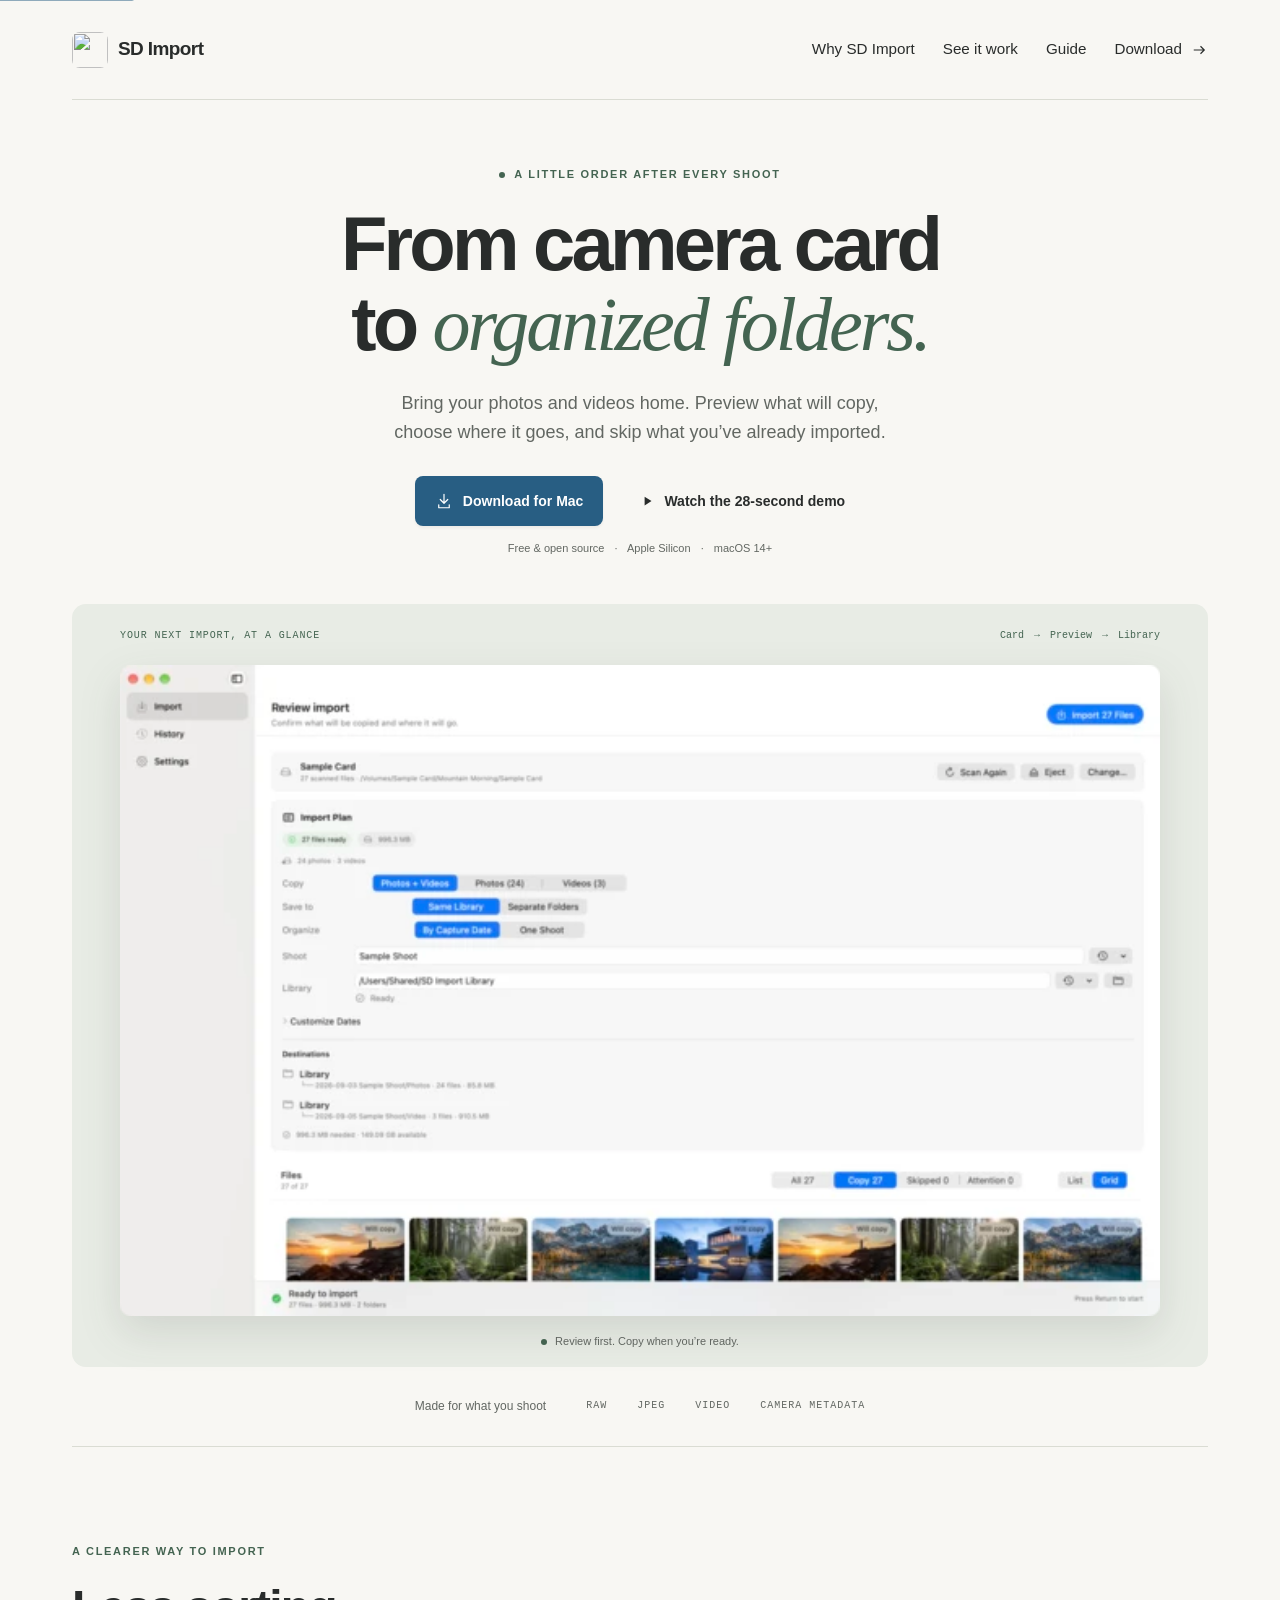
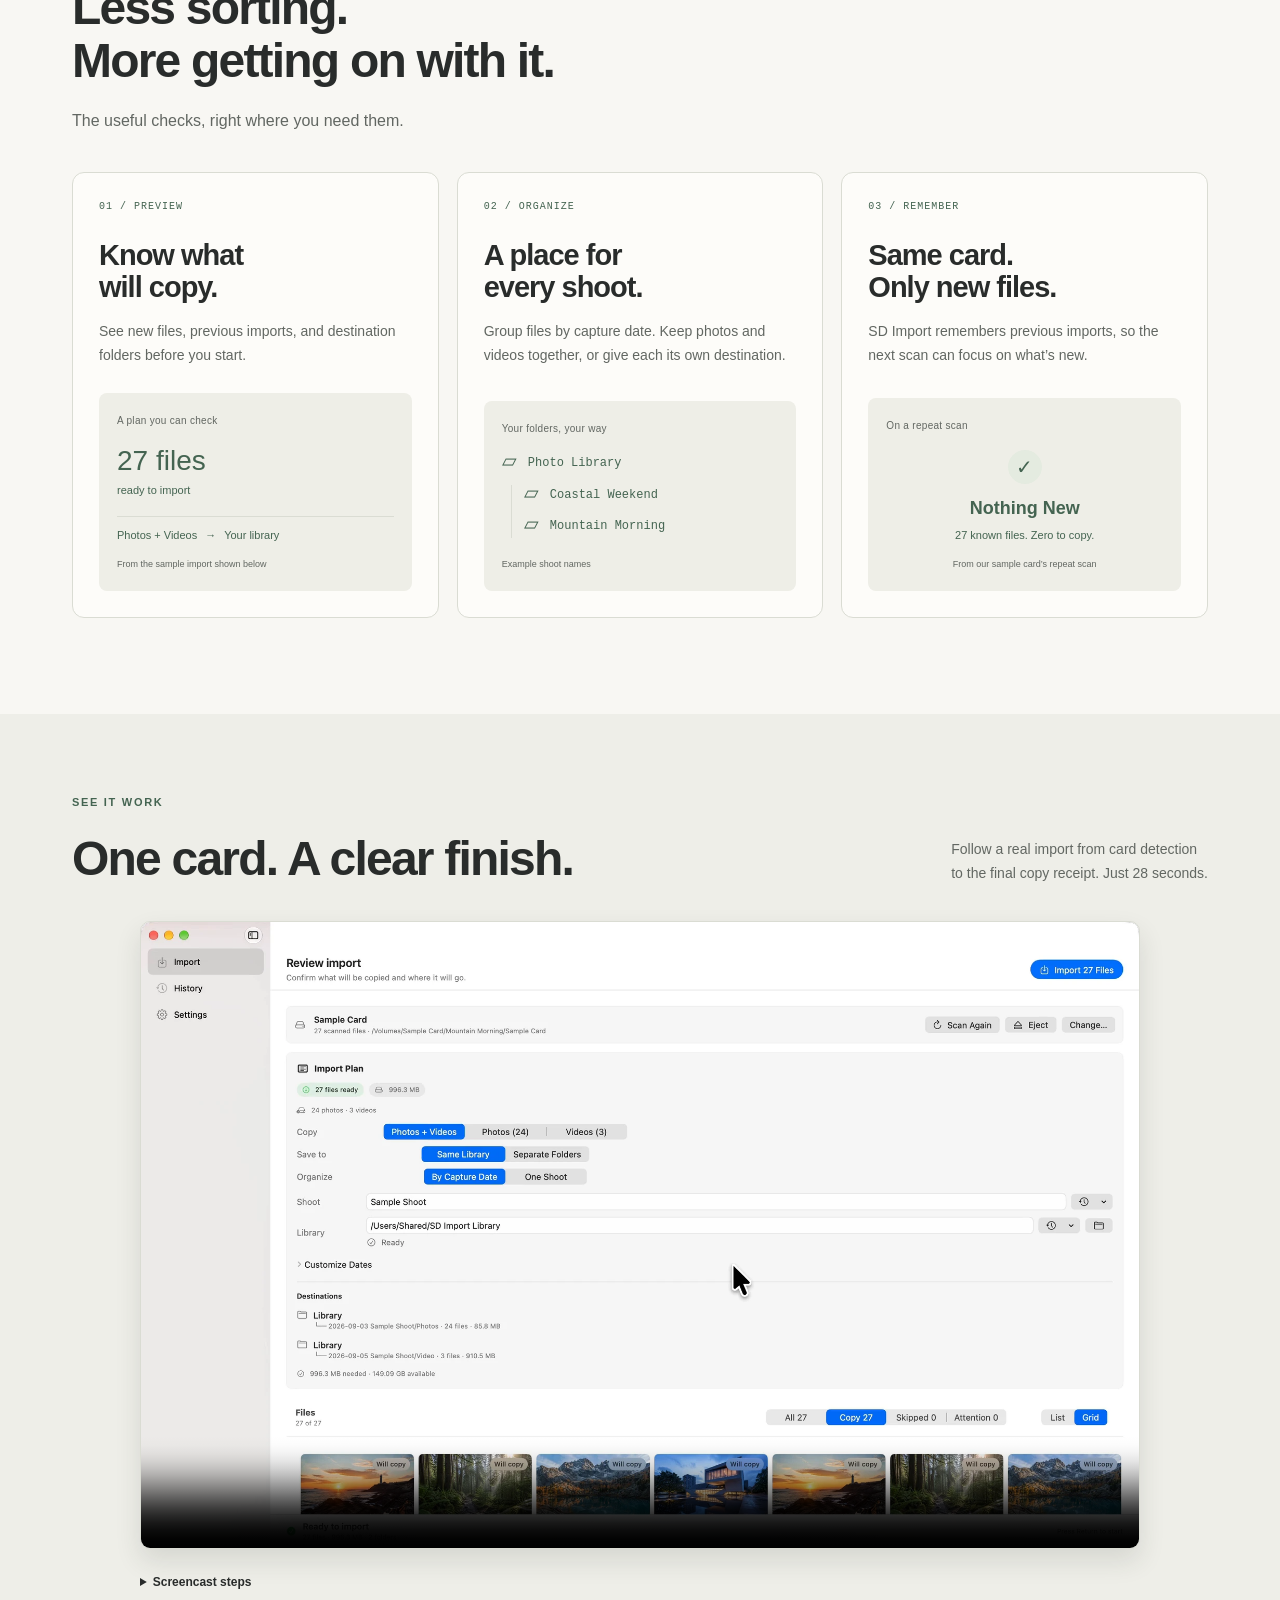
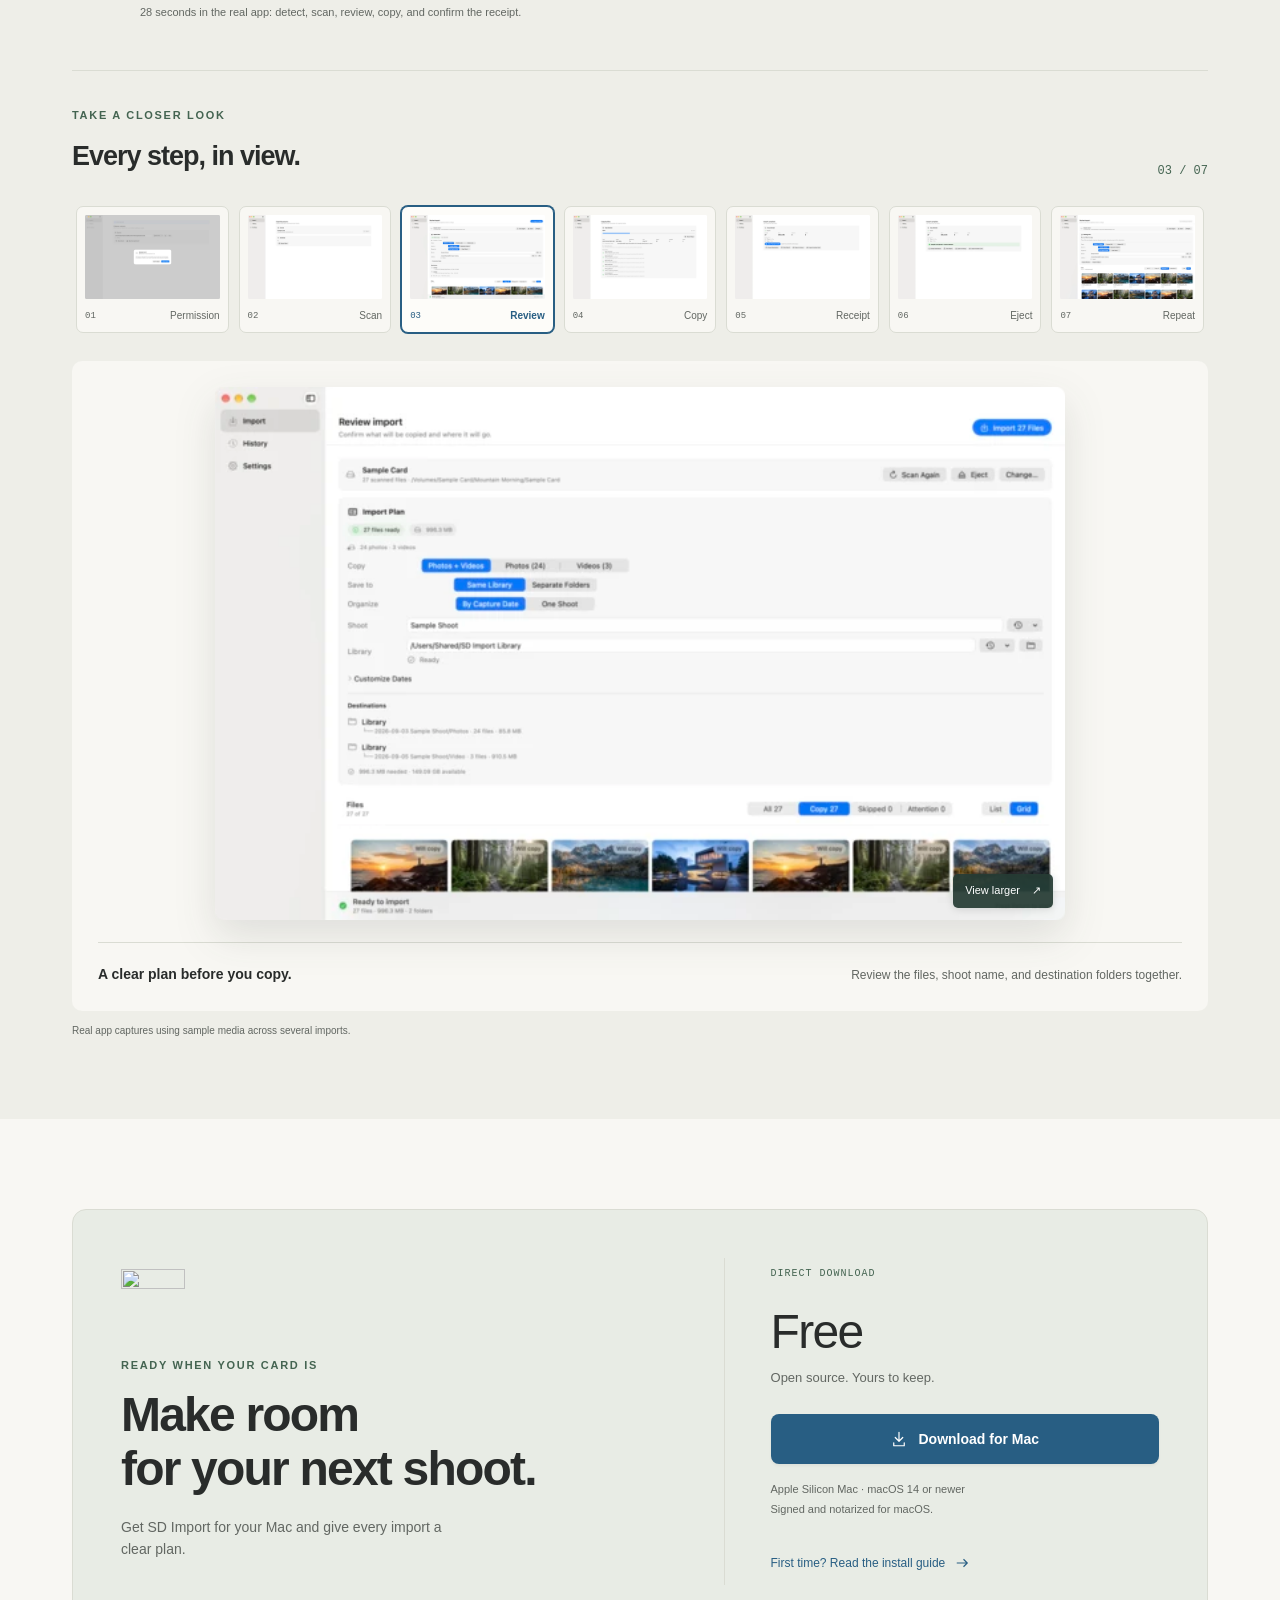
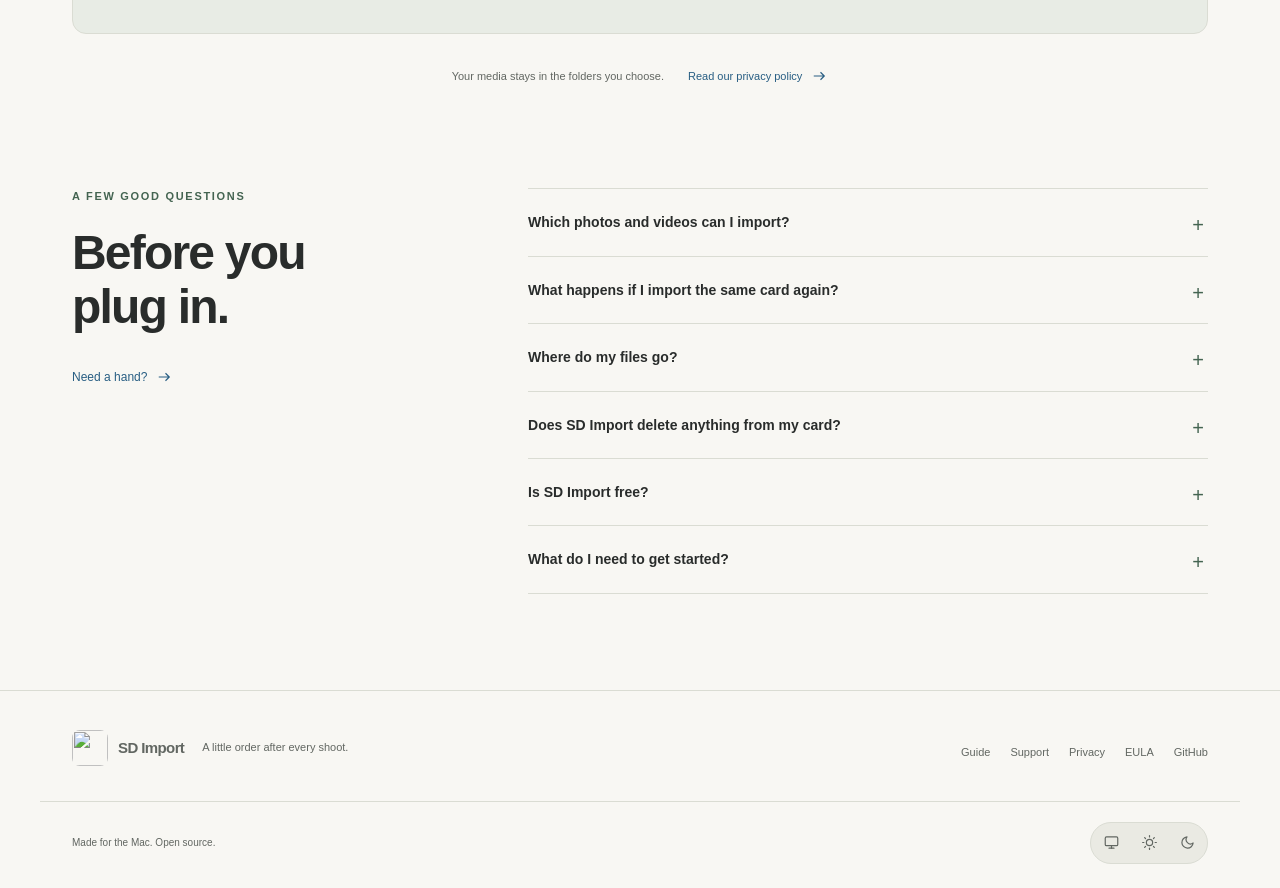
==== commit 35ffe9ea: "Redesign SD Import website around a clearer import workflow" ====
--- a/docs/index.html
+++ b/docs/index.html
@@ -1,418 +1,755 @@
-<!DOCTYPE html>
+<!doctype html>
 <html lang="en" data-theme="system">
-<head>
-    <meta charset="UTF-8">
-    <meta name="viewport" content="width=device-width, initial-scale=1.0">
-    <link rel="icon" type="image/png" sizes="32x32" href="assets/images/favicon-32.png">
-    <link rel="icon" type="image/png" sizes="16x16" href="assets/images/favicon-16.png">
-    <link rel="apple-touch-icon" href="assets/images/app-icon.png">
-    <link rel="preload" as="image" href="assets/images/sd-import-review-import-light-20260905-1200.webp" imagesrcset="assets/images/sd-import-review-import-light-20260905-640.webp 640w, assets/images/sd-import-review-import-light-20260905-1200.webp 1200w, assets/images/sd-import-review-import-light-20260905-1920.webp 1920w" imagesizes="(max-width: 460px) calc(100vw - 32px), (max-width: 860px) calc(100vw - 40px), 1060px">
-    <meta name="theme-color" content="#ffffff" media="(prefers-color-scheme: light)">
-    <meta name="theme-color" content="#0f0f12" media="(prefers-color-scheme: dark)">
+  <head>
+    <meta charset="UTF-8" />
+    <meta name="viewport" content="width=device-width, initial-scale=1.0" />
+    <link
+      rel="icon"
+      type="image/png"
+      sizes="32x32"
+      href="assets/images/favicon-32.png"
+    />
+    <link
+      rel="icon"
+      type="image/png"
+      sizes="16x16"
+      href="assets/images/favicon-16.png"
+    />
+    <link rel="apple-touch-icon" href="assets/images/app-icon.png" />
+    <link
+      rel="preload"
+      as="image"
+      href="assets/images/sd-import-review-import-light-20260905-1200.webp"
+      imagesrcset="assets/images/sd-import-review-import-light-20260905-640.webp 640w, assets/images/sd-import-review-import-light-20260905-1200.webp 1200w, assets/images/sd-import-review-import-light-20260905-1920.webp 1920w"
+      imagesizes="(max-width: 460px) calc(100vw - 32px), (max-width: 860px) calc(100vw - 40px), 1060px"
+    />
+    <meta
+      name="theme-color"
+      content="#ffffff"
+      media="(prefers-color-scheme: light)"
+    />
+    <meta
+      name="theme-color"
+      content="#0f0f12"
+      media="(prefers-color-scheme: dark)"
+    />
     <script>
-        document.documentElement.setAttribute("data-theme", localStorage.getItem("theme") || "system");
+      try {
+        const t = localStorage.getItem("theme");
+        if (["light", "dark", "system"].includes(t))
+          document.documentElement.dataset.theme = t;
+      } catch {}
     </script>
-    <title>SD Import - Confident photo and video card imports for macOS.</title>
-    <meta name="description" content="SD Import is a free, open-source macOS app for previewing and copying SD-card photos and videos with scan-first planning, dedupe, Sparkle updates, and signed GitHub Releases.">
-    <meta property="og:title" content="SD Import">
-    <meta property="og:description" content="Confident photo and video card imports for macOS.">
-    <meta property="og:type" content="website">
-    <meta property="og:url" content="https://sd.jenny.media/">
-    <meta property="og:image" content="https://sd.jenny.media/assets/images/sd-import-social-20260905.png">
-    <meta property="og:image:width" content="1200">
-    <meta property="og:image:height" content="750">
-    <meta property="og:site_name" content="SD Import">
-    <meta name="twitter:card" content="summary_large_image">
-    <meta name="twitter:title" content="SD Import">
-    <meta name="twitter:description" content="Confident photo and video card imports for macOS.">
-    <meta name="twitter:image" content="https://sd.jenny.media/assets/images/sd-import-social-20260905.png">
-    <link rel="canonical" href="https://sd.jenny.media/">
-    <link rel="stylesheet" href="assets/site-20260905.css">
+    <title>
+      SD Import - Photos and videos, organized from the first import.
+    </title>
+    <meta
+      name="description"
+      content="Import photos and videos from your camera card into organized folders on your Mac. Preview every import and skip files you have already copied. Free direct download."
+    />
+    <meta property="og:title" content="SD Import" />
+    <meta
+      property="og:description"
+      content="Photos and videos, organized from the first import."
+    />
+    <meta property="og:type" content="website" />
+    <meta property="og:url" content="https://sd.jenny.media/" />
+    <meta
+      property="og:image"
+      content="https://sd.jenny.media/assets/images/sd-import-social-20260905.png"
+    />
+    <meta property="og:image:width" content="1200" />
+    <meta property="og:image:height" content="750" />
+    <meta property="og:site_name" content="SD Import" />
+    <meta name="twitter:card" content="summary_large_image" />
+    <meta name="twitter:title" content="SD Import" />
+    <meta
+      name="twitter:description"
+      content="Photos and videos, organized from the first import."
+    />
+    <meta
+      name="twitter:image"
+      content="https://sd.jenny.media/assets/images/sd-import-social-20260905.png"
+    />
+    <link rel="canonical" href="https://sd.jenny.media/" />
+    <link rel="stylesheet" href="assets/site-20260905.css" />
+    <link rel="stylesheet" href="assets/redesign-20260906.css" />
     <script type="application/ld+json">
-        {
-            "@context": "https://schema.org",
-            "@type": "SoftwareApplication",
-            "name": "SD Import",
-            "applicationCategory": "MultimediaApplication",
-            "operatingSystem": "macOS 14 or newer",
-            "softwareRequirements": "Apple Silicon Mac",
-            "description": "A free, open-source macOS app for scan-first SD-card photo and video imports with previewed destinations.",
-            "image": "https://sd.jenny.media/assets/images/sd-import-social-20260905.png",
-            "downloadUrl": "https://github.com/xcv58/sd-import/releases/latest/download/SD-Import.dmg",
-            "license": "https://github.com/xcv58/sd-import/blob/master/LICENSE",
-            "isAccessibleForFree": true
-        }
+      {
+        "@context": "https://schema.org",
+        "@type": "SoftwareApplication",
+        "name": "SD Import",
+        "applicationCategory": "MultimediaApplication",
+        "operatingSystem": "macOS 14 or newer",
+        "softwareRequirements": "Apple Silicon Mac",
+        "description": "Import photos and videos from camera cards into organized folders on your Mac, with a preview before copying and recognition of previous imports.",
+        "image": "https://sd.jenny.media/assets/images/sd-import-social-20260905.png",
+        "downloadUrl": "https://github.com/xcv58/sd-import/releases/latest/download/SD-Import.dmg",
+        "license": "https://github.com/xcv58/sd-import/blob/master/LICENSE",
+        "isAccessibleForFree": true
+      }
     </script>
-</head>
-<body class="preload">
+  </head>
+  <body class="preload home-page">
     <a class="skip-link" href="#main">Skip to content</a>
     <div class="container">
-        <header class="site-header">
-            <a class="logo" href="index.html" aria-label="SD Import home">
-                <img src="assets/images/app-icon-72-20260512.webp" width="36" height="36" alt="">
-                <span>SD Import</span>
-            </a>
-            <div class="nav-wrapper">
-                <nav class="nav-links" aria-label="Primary">
-                    <a href="#how-to-use">How to use</a>
-                    <a href="user-guide.html">Guide</a>
-                    <a href="#workflow">Workflow</a>
-                    <a href="install.html">Install</a>
-                    <a href="support.html">Support</a>
-                    <a href="https://github.com/xcv58/sd-import">GitHub</a>
-                </nav>
-                <div class="theme-switch" role="group" aria-label="Theme">
-                    <button class="theme-btn" type="button" data-theme-value="system" aria-label="System theme" title="System theme"><svg viewBox="0 0 24 24" aria-hidden="true"><rect x="2" y="3" width="20" height="14" rx="2" ry="2"></rect><line x1="8" y1="21" x2="16" y2="21"></line><line x1="12" y1="17" x2="12" y2="21"></line></svg><span>System</span></button>
-                    <button class="theme-btn" type="button" data-theme-value="light" aria-label="Light theme" title="Light theme"><svg viewBox="0 0 24 24" aria-hidden="true"><circle cx="12" cy="12" r="5"></circle><line x1="12" y1="1" x2="12" y2="3"></line><line x1="12" y1="21" x2="12" y2="23"></line><line x1="4.22" y1="4.22" x2="5.64" y2="5.64"></line><line x1="18.36" y1="18.36" x2="19.78" y2="19.78"></line><line x1="1" y1="12" x2="3" y2="12"></line><line x1="21" y1="12" x2="23" y2="12"></line><line x1="4.22" y1="19.78" x2="5.64" y2="18.36"></line><line x1="18.36" y1="5.64" x2="19.78" y2="4.22"></line></svg><span>Light</span></button>
-                    <button class="theme-btn" type="button" data-theme-value="dark" aria-label="Dark theme" title="Dark theme"><svg viewBox="0 0 24 24" aria-hidden="true"><path d="M21 12.79A9 9 0 1 1 11.21 3 7 7 0 0 0 21 12.79z"></path></svg><span>Dark</span></button>
+      <header class="site-header">
+        <a class="logo" href="index.html" aria-label="SD Import home"
+          ><img
+            src="assets/images/app-icon-72-20260512.webp"
+            width="36"
+            height="36"
+            alt=""
+          /><span>SD Import</span></a
+        >
+        <nav class="nav-links" aria-label="Primary">
+          <a href="#features">Why SD Import</a
+          ><a href="#workflow">See it work</a><a href="user-guide.html">Guide</a
+          ><a class="nav-download" href="#download"
+            >Download
+            <svg viewBox="0 0 24 24" aria-hidden="true">
+              <path d="M5 12h14m-5-5 5 5-5 5" /></svg
+          ></a>
+        </nav>
+      </header>
+    </div>
+    <main id="main">
+      <section class="intro container" aria-labelledby="intro-title">
+        <p class="eyebrow">
+          <span class="status-dot"></span> A little order after every shoot
+        </p>
+        <h1 id="intro-title">
+          From camera card<br />to <em>organized folders.</em>
+        </h1>
+        <p class="intro-copy">
+          Bring your photos and videos home. Preview what will copy,<br
+            class="desktop-break"
+          />
+          choose where it goes, and skip what you’ve already imported.
+        </p>
+        <div class="intro-actions">
+          <a
+            class="action action-primary"
+            href="https://github.com/xcv58/sd-import/releases/latest/download/SD-Import.dmg"
+            ><svg viewBox="0 0 24 24" aria-hidden="true">
+              <path d="M12 3v12m-5-5 5 5 5-5M5 17v4h14v-4" />
+            </svg>
+            Download for Mac</a
+          ><a class="action action-text" href="#workflow"
+            ><svg viewBox="0 0 24 24" aria-hidden="true">
+              <path d="m9 5 11 7-11 7Z" />
+            </svg>
+            Watch the 28-second demo</a
+          >
+        </div>
+        <p class="compatibility">
+          Free &amp; open source <span aria-hidden="true">·</span> Apple Silicon
+          <span aria-hidden="true">·</span> macOS 14+
+        </p>
+        <div class="product-stage">
+          <div class="stage-label">
+            <span>YOUR NEXT IMPORT, AT A GLANCE</span
+            ><span class="stage-route"
+              >Card <span aria-hidden="true">→</span> Preview
+              <span aria-hidden="true">→</span> Library</span
+            >
+          </div>
+          <picture class="product-window"
+            ><source
+              type="image/webp"
+              srcset="
+                assets/images/sd-import-review-import-light-20260905-640.webp   640w,
+                assets/images/sd-import-review-import-light-20260905-1200.webp 1200w,
+                assets/images/sd-import-review-import-light-20260905-1920.webp 1920w
+              "
+              sizes="(max-width: 700px) calc(100vw - 48px), 1000px" />
+            <img
+              src="assets/images/sd-import-review-import-light-20260905.png"
+              width="3024"
+              height="1896"
+              alt="SD Import reviewing 27 photos and videos, with file thumbnails and destination folders visible before importing."
+              fetchpriority="high"
+              decoding="async"
+          /></picture>
+          <p class="stage-note">
+            <span class="status-dot"></span> Review first. Copy when you’re
+            ready.
+          </p>
+        </div>
+        <div class="format-line">
+          <span>Made for what you shoot</span><span>RAW</span><span>JPEG</span
+          ><span>VIDEO</span><span>CAMERA METADATA</span>
+        </div>
+      </section>
+      <section
+        class="benefits container"
+        id="features"
+        aria-labelledby="benefits-title"
+      >
+        <div class="section-heading">
+          <p class="eyebrow">A clearer way to import</p>
+          <h2 id="benefits-title">
+            Less sorting.<br />More getting on with it.
+          </h2>
+          <p>The useful checks, right where you need them.</p>
+        </div>
+        <div class="benefit-grid">
+          <article class="benefit-card">
+            <span class="benefit-number">01 / PREVIEW</span>
+            <h3>Know what<br />will copy.</h3>
+            <p>
+              See new files, previous imports, and destination folders before
+              you start.
+            </p>
+            <div class="benefit-proof preview-proof">
+              <span class="proof-label">A plan you can check</span>
+              <div><strong>27 files</strong><span>ready to import</span></div>
+              <div class="proof-rule"></div>
+              <p>
+                Photos + Videos <span aria-hidden="true">→</span> Your library
+              </p>
+              <span class="proof-footnote"
+                >From the sample import shown below</span
+              >
+            </div>
+          </article>
+          <article class="benefit-card">
+            <span class="benefit-number">02 / ORGANIZE</span>
+            <h3>A place for<br />every shoot.</h3>
+            <p>
+              Group files by capture date. Keep photos and videos together, or
+              give each its own destination.
+            </p>
+            <div
+              class="benefit-proof folder-proof"
+              role="group"
+              aria-label="Example folder organization"
+            >
+              <span class="proof-label">Your folders, your way</span>
+              <div class="folder-line">
+                <span aria-hidden="true">▱</span> Photo Library
+              </div>
+              <div class="folder-children">
+                <div><span aria-hidden="true">▱</span> Coastal Weekend</div>
+                <div><span aria-hidden="true">▱</span> Mountain Morning</div>
+              </div>
+              <span class="proof-footnote">Example shoot names</span>
+            </div>
+          </article>
+          <article class="benefit-card">
+            <span class="benefit-number">03 / REMEMBER</span>
+            <h3>Same card.<br />Only new files.</h3>
+            <p>
+              SD Import remembers previous imports, so the next scan can focus
+              on what’s new.
+            </p>
+            <div class="benefit-proof repeat-proof">
+              <span class="proof-label">On a repeat scan</span
+              ><span class="check-mark" aria-hidden="true">✓</span
+              ><strong>Nothing New</strong
+              ><span>27 known files. Zero to copy.</span
+              ><span class="proof-footnote"
+                >From our sample card’s repeat scan</span
+              >
+            </div>
+          </article>
+        </div>
+      </section>
+      <section class="demo-section" id="workflow" aria-labelledby="demo-title">
+        <div class="container">
+          <div class="demo-heading">
+            <div>
+              <p class="eyebrow">See it work</p>
+              <h2 id="demo-title">One card. A clear finish.</h2>
+            </div>
+            <p>
+              Follow a real import from card detection<br
+                class="desktop-break"
+              />
+              to the final copy receipt. Just 28 seconds.
+            </p>
+          </div>
+          <figure class="media-frame demo-video">
+            <div class="lite-video-player" data-video-player>
+              <video
+                aria-label="Silent demonstration of an SD Import card import"
+                playsinline
+                muted
+                preload="metadata"
+                width="1920"
+                height="1204"
+                poster="assets/images/sd-import-screencast-poster-light-20260905-v2.webp"
+                aria-describedby="screencast-caption"
+                controls
+              >
+                <source
+                  src="assets/media/sd-import-screencast-light-20260905-v2.mp4"
+                  type="video/mp4"
+                />
+                Your browser does not support the SD Import screencast.
+              </video>
+              <button
+                class="video-overlay-play"
+                hidden
+                type="button"
+                data-video-overlay
+                aria-label="Play screencast"
+              >
+                <svg viewBox="0 0 24 24" aria-hidden="true">
+                  <path d="M8 5v14l11-7Z"></path>
+                </svg>
+              </button>
+              <div
+                class="lite-video-controls"
+                hidden
+                role="group"
+                aria-label="Screencast controls"
+              >
+                <button
+                  class="video-control video-play-toggle"
+                  type="button"
+                  data-video-play
+                  aria-label="Play screencast"
+                >
+                  <svg class="icon-play" viewBox="0 0 24 24" aria-hidden="true">
+                    <path d="M8 5v14l11-7Z"></path>
+                  </svg>
+                  <svg
+                    class="icon-pause"
+                    viewBox="0 0 24 24"
+                    aria-hidden="true"
+                  >
+                    <path d="M8 5v14M16 5v14"></path>
+                  </svg>
+                </button>
+                <span class="video-time" data-video-current>0:00</span>
+                <div
+                  class="video-scrubber"
+                  data-video-scrubber
+                  role="slider"
+                  tabindex="0"
+                  aria-label="Screencast timeline"
+                  aria-valuemin="0"
+                  aria-valuemax="1000"
+                  aria-valuenow="0"
+                  aria-valuetext="0:00"
+                >
+                  <span class="video-scrubber-track">
+                    <span
+                      class="video-scrubber-fill"
+                      data-video-progress
+                    ></span>
+                  </span>
                 </div>
+                <span class="video-time" data-video-duration>0:00</span>
+              </div>
             </div>
-        </header>
-    </div>
-
-    <main id="main">
-        <section class="hero container">
-            <h1>Import the card. Keep the originals straight.</h1>
-            <p class="hero-copy">Finish messy card handoffs with confidence.</p>
-            <div class="cta-group">
-                <a class="cta-button cta-primary" href="https://github.com/xcv58/sd-import/releases/latest/download/SD-Import.dmg">Download for Apple Silicon Mac</a>
-                <a class="cta-button cta-secondary" href="#workflow">Watch Workflow</a>
+            <details class="video-transcript">
+              <summary>Screencast steps</summary>
+              <ol>
+                <li>
+                  Inserting a removable card wakes SD Import and asks permission
+                  before scanning.
+                </li>
+                <li>
+                  The live scan counts the card's photos and videos without
+                  copying anything.
+                </li>
+                <li>
+                  The review confirms 27 files, <strong>Sample Shoot</strong>,
+                  and the selected SD Import Library destination.
+                </li>
+                <li>
+                  The copy monitor shows continuous transfer progress for the
+                  synthetic sample media.
+                </li>
+                <li>
+                  The receipt confirms 27 copied files and zero failures, with
+                  an option to safely eject the card.
+                </li>
+              </ol>
+            </details>
+            <figcaption id="screencast-caption">
+              28 seconds in the real app: detect, scan, review, copy, and
+              confirm the receipt.
+            </figcaption>
+          </figure>
+          <div
+            class="gallery"
+            data-gallery
+            role="region"
+            aria-labelledby="gallery-title"
+          >
+            <div class="gallery-heading">
+              <div>
+                <p class="eyebrow">Take a closer look</p>
+                <h3 id="gallery-title">Every step, in view.</h3>
+              </div>
+              <span class="gallery-count" data-gallery-count aria-live="polite"
+                >03 / 07</span
+              >
             </div>
-            <p class="cta-note">Free, open source, signed and notarized. Requires an Apple Silicon Mac running macOS 14 or newer.</p>
-
-            <div class="hero-use-case">
-                <span>After-shoot card copy</span>
-                <span>RAW, JPEG, video, and camera metadata</span>
-                <span>Repeat imports without duplicates</span>
+            <div
+              class="gallery-choices"
+              role="group"
+              aria-label="Choose a screenshot"
+            >
+              <a
+                class="gallery-choice"
+                href="assets/images/sd-import-card-permission-light-20260905.png"
+                data-gallery-choice="0"
+                data-title="Your card. Your say."
+                data-caption="A newly detected card is scanned only when you allow it."
+                data-stem="card-permission"
+                aria-label="Show screenshot 1: Permission"
+                ><img
+                  src="assets/images/sd-import-card-permission-light-20260905-640.webp"
+                  width="3024"
+                  height="1896"
+                  alt=""
+                  loading="lazy"
+                /><span><b>01</b> Permission</span></a
+              ><a
+                class="gallery-choice"
+                href="assets/images/sd-import-active-scanning-light-20260905.png"
+                data-gallery-choice="1"
+                data-title="See what’s on the card."
+                data-caption="Scan photos and videos before any files are copied."
+                data-stem="active-scanning"
+                aria-label="Show screenshot 2: Scan"
+                ><img
+                  src="assets/images/sd-import-active-scanning-light-20260905-640.webp"
+                  width="3024"
+                  height="1896"
+                  alt=""
+                  loading="lazy"
+                /><span><b>02</b> Scan</span></a
+              ><a
+                class="gallery-choice"
+                href="assets/images/sd-import-review-import-light-20260905.png"
+                data-gallery-choice="2"
+                data-title="A clear plan before you copy."
+                data-caption="Review the files, shoot name, and destination folders together."
+                data-stem="review-import"
+                aria-label="Show screenshot 3: Review"
+                aria-current="true"
+                ><img
+                  src="assets/images/sd-import-review-import-light-20260905-640.webp"
+                  width="3024"
+                  height="1896"
+                  alt=""
+                  loading="lazy"
+                /><span><b>03</b> Review</span></a
+              ><a
+                class="gallery-choice"
+                href="assets/images/sd-import-copy-progress-light-20260905.png"
+                data-gallery-choice="3"
+                data-title="Follow every import."
+                data-caption="See live progress, transfer speed, and time remaining."
+                data-stem="copy-progress"
+                aria-label="Show screenshot 4: Copy"
+                ><img
+                  src="assets/images/sd-import-copy-progress-light-20260905-640.webp"
+                  width="3024"
+                  height="1896"
+                  alt=""
+                  loading="lazy"
+                /><span><b>04</b> Copy</span></a
+              ><a
+                class="gallery-choice"
+                href="assets/images/sd-import-copy-receipt-light-20260905.png"
+                data-gallery-choice="4"
+                data-title="Know how it finished."
+                data-caption="This sample import copied 27 files with zero failures."
+                data-stem="copy-receipt"
+                aria-label="Show screenshot 5: Receipt"
+                ><img
+                  src="assets/images/sd-import-copy-receipt-light-20260905-640.webp"
+                  width="3024"
+                  height="1896"
+                  alt=""
+                  loading="lazy"
+                /><span><b>05</b> Receipt</span></a
+              ><a
+                class="gallery-choice"
+                href="assets/images/sd-import-safe-eject-light-20260905.png"
+                data-gallery-choice="5"
+                data-title="Ready for the next shoot."
+                data-caption="Wait for the safe-to-remove confirmation before removing your card."
+                data-stem="safe-eject"
+                aria-label="Show screenshot 6: Eject"
+                ><img
+                  src="assets/images/sd-import-safe-eject-light-20260905-640.webp"
+                  width="3024"
+                  height="1896"
+                  alt=""
+                  loading="lazy"
+                /><span><b>06</b> Eject</span></a
+              ><a
+                class="gallery-choice"
+                href="assets/images/sd-import-nothing-new-light-20260905.png"
+                data-gallery-choice="6"
+                data-title="Already imported? Already recognized."
+                data-caption="A later scan recognizes 27 known files, with nothing new to copy."
+                data-stem="nothing-new"
+                aria-label="Show screenshot 7: Repeat"
+                ><img
+                  src="assets/images/sd-import-nothing-new-light-20260905-640.webp"
+                  width="3024"
+                  height="1896"
+                  alt=""
+                  loading="lazy"
+                /><span><b>07</b> Repeat</span></a
+              >
             </div>
-
-            <div class="hero-visual">
-                <picture class="hero-visual-picture">
-                    <source type="image/webp" srcset="assets/images/sd-import-review-import-light-20260905-640.webp 640w, assets/images/sd-import-review-import-light-20260905-1200.webp 1200w, assets/images/sd-import-review-import-light-20260905-1920.webp 1920w" sizes="(max-width: 460px) calc(100vw - 32px), (max-width: 860px) calc(100vw - 40px), 1060px">
-                    <img class="hero-screenshot" src="assets/images/sd-import-review-import-light-20260905.png" width="3024" height="1896" fetchpriority="high" decoding="async" alt="SD Import review screen showing 27 sample photos and videos, the Sample Shoot name, destination folders in SD Import Library, file previews, and the Import 27 Files action.">
-                </picture>
-            </div>
-        </section>
-
-        <section class="section section-divider" id="workflow">
-            <div class="container media-layout">
-                <div class="section-header">
-                    <h2>See the whole copy path.</h2>
-                    <p>Watch a real mixed-card import from card detection to a successful copy receipt.</p>
-                </div>
-                <div class="media-grid">
-                    <figure class="media-frame">
-                        <div class="lite-video-player" data-video-player>
-                            <video playsinline muted preload="metadata" width="1920" height="1204" poster="assets/images/sd-import-screencast-poster-light-20260905-v2.webp" aria-describedby="screencast-caption">
-                                <source src="assets/media/sd-import-screencast-light-20260905-v2.mp4" type="video/mp4">
-                                Your browser does not support the SD Import screencast.
-                            </video>
-                            <button class="video-overlay-play" type="button" data-video-overlay aria-label="Play screencast">
-                                <svg viewBox="0 0 24 24" aria-hidden="true">
-                                    <path d="M8 5v14l11-7Z"></path>
-                                </svg>
-                            </button>
-                            <div class="lite-video-controls" aria-label="Screencast controls">
-                                <button class="video-control video-play-toggle" type="button" data-video-play aria-label="Play screencast">
-                                    <svg class="icon-play" viewBox="0 0 24 24" aria-hidden="true">
-                                        <path d="M8 5v14l11-7Z"></path>
-                                    </svg>
-                                    <svg class="icon-pause" viewBox="0 0 24 24" aria-hidden="true">
-                                        <path d="M8 5v14M16 5v14"></path>
-                                    </svg>
-                                </button>
-                                <span class="video-time" data-video-current>0:00</span>
-                                <div class="video-scrubber" data-video-scrubber role="slider" tabindex="0" aria-label="Screencast timeline" aria-valuemin="0" aria-valuemax="1000" aria-valuenow="0" aria-valuetext="0:00">
-                                    <span class="video-scrubber-track">
-                                        <span class="video-scrubber-fill" data-video-progress></span>
-                                    </span>
-                                </div>
-                                <span class="video-time" data-video-duration>0:00</span>
-                            </div>
-                        </div>
-                        <details class="video-transcript">
-                            <summary>Screencast steps</summary>
-                            <ol>
-                                <li>Inserting a removable card wakes SD Import and asks permission before scanning.</li>
-                                <li>The live scan counts the card's photos and videos without copying anything.</li>
-                                <li>The review confirms 27 files, <strong>Sample Shoot</strong>, and the selected SD Import Library destination.</li>
-                                <li>The copy monitor shows continuous transfer progress for the synthetic sample media.</li>
-                                <li>The receipt confirms 27 copied files and zero failures, with an option to safely eject the card.</li>
-                            </ol>
-                        </details>
-                        <figcaption id="screencast-caption">28 seconds in the real app: detect, scan, review, copy, and confirm the receipt.</figcaption>
-                    </figure>
-                    <figure class="media-frame">
-                        <a href="assets/images/sd-import-card-permission-light-20260905.png" aria-label="View full-resolution card permission screenshot">
-                            <picture>
-                                <source type="image/webp" srcset="assets/images/sd-import-card-permission-light-20260905-640.webp 640w, assets/images/sd-import-card-permission-light-20260905-1200.webp 1200w, assets/images/sd-import-card-permission-light-20260905-1920.webp 1920w" sizes="(max-width: 860px) calc(100vw - 40px), 709px">
-                                <img src="assets/images/sd-import-card-permission-light-20260905.png" width="3024" height="1896" loading="lazy" decoding="async" alt="SD Import detects Sample Card and asks permission before scanning.">
-                            </picture>
-                        </a>
-                        <figcaption>01 — Give permission. A newly detected card is scanned only when you allow it.</figcaption>
-                    </figure>
-                    <figure class="media-frame">
-                        <a href="assets/images/sd-import-active-scanning-light-20260905.png" aria-label="View full-resolution active scanning screenshot">
-                            <picture>
-                                <source type="image/webp" srcset="assets/images/sd-import-active-scanning-light-20260905-640.webp 640w, assets/images/sd-import-active-scanning-light-20260905-1200.webp 1200w, assets/images/sd-import-active-scanning-light-20260905-1920.webp 1920w" sizes="(max-width: 860px) calc(100vw - 40px), 709px">
-                                <img src="assets/images/sd-import-active-scanning-light-20260905.png" width="3024" height="1896" loading="lazy" decoding="async" alt="SD Import actively scans Sample Card before copying any files.">
-                            </picture>
-                        </a>
-                        <figcaption>02 — Scan first. Read the media and check previous imports before copying.</figcaption>
-                    </figure>
-                    <figure class="media-frame">
-                        <a href="assets/images/sd-import-review-import-light-20260905.png" aria-label="View full-resolution review import screenshot">
-                            <picture>
-                                <source type="image/webp" srcset="assets/images/sd-import-review-import-light-20260905-640.webp 640w, assets/images/sd-import-review-import-light-20260905-1200.webp 1200w, assets/images/sd-import-review-import-light-20260905-1920.webp 1920w" sizes="(max-width: 860px) calc(100vw - 40px), 709px">
-                                <img src="assets/images/sd-import-review-import-light-20260905.png" width="3024" height="1896" loading="lazy" decoding="async" alt="SD Import reviews 27 synthetic files with thumbnails, Sample Shoot, Photos + Videos, capture-date folders, and /Users/Shared/SD Import Library.">
-                            </picture>
-                        </a>
-                        <figcaption>03 — Review the plan. Preview 27 files, their thumbnails, and the destination folders.</figcaption>
-                    </figure>
-                    <figure class="media-frame">
-                        <a href="assets/images/sd-import-copy-progress-light-20260905.png" aria-label="View full-resolution copy progress screenshot">
-                            <picture>
-                                <source type="image/webp" srcset="assets/images/sd-import-copy-progress-light-20260905-640.webp 640w, assets/images/sd-import-copy-progress-light-20260905-1200.webp 1200w, assets/images/sd-import-copy-progress-light-20260905-1920.webp 1920w" sizes="(max-width: 860px) calc(100vw - 40px), 709px">
-                                <img src="assets/images/sd-import-copy-progress-light-20260905.png" width="3024" height="1896" loading="lazy" decoding="async" alt="SD Import at 40 percent copy progress, showing transfer speed, remaining time, recent files, and destinations in /Users/Shared/SD Import Library.">
-                            </picture>
-                        </a>
-                        <figcaption>04 — Follow the copy. See live progress, speed, remaining time, and recent files.</figcaption>
-                    </figure>
-                    <figure class="media-frame">
-                        <a href="assets/images/sd-import-copy-receipt-light-20260905.png" aria-label="View full-resolution copy receipt screenshot">
-                            <picture>
-                                <source type="image/webp" srcset="assets/images/sd-import-copy-receipt-light-20260905-640.webp 640w, assets/images/sd-import-copy-receipt-light-20260905-1200.webp 1200w, assets/images/sd-import-copy-receipt-light-20260905-1920.webp 1920w" sizes="(max-width: 860px) calc(100vw - 40px), 709px">
-                                <img src="assets/images/sd-import-copy-receipt-light-20260905.png" width="3024" height="1896" loading="lazy" decoding="async" alt="SD Import successful receipt showing 27 copied files, 996.3 MB, zero skipped files, and zero failures.">
-                            </picture>
-                        </a>
-                        <figcaption>05 — Confirm the result. The receipt shows 27 copied files and zero failures.</figcaption>
-                    </figure>
-                    <figure class="media-frame">
-                        <a href="assets/images/sd-import-safe-eject-light-20260905.png" aria-label="View full-resolution safe eject screenshot">
-                            <picture>
-                                <source type="image/webp" srcset="assets/images/sd-import-safe-eject-light-20260905-640.webp 640w, assets/images/sd-import-safe-eject-light-20260905-1200.webp 1200w, assets/images/sd-import-safe-eject-light-20260905-1920.webp 1920w" sizes="(max-width: 860px) calc(100vw - 40px), 709px">
-                                <img src="assets/images/sd-import-safe-eject-light-20260905.png" width="3024" height="1896" loading="lazy" decoding="async" alt="SD Import receipt with the green Sample Card Ejected — Safe to Remove confirmation.">
-                            </picture>
-                        </a>
-                        <figcaption>06 — Eject safely. Wait for the confirmation that Sample Card is ready to remove.</figcaption>
-                    </figure>
-                    <figure class="media-frame">
-                        <a href="assets/images/sd-import-nothing-new-light-20260905.png" aria-label="View full-resolution nothing new screenshot">
-                            <picture>
-                                <source type="image/webp" srcset="assets/images/sd-import-nothing-new-light-20260905-640.webp 640w, assets/images/sd-import-nothing-new-light-20260905-1200.webp 1200w, assets/images/sd-import-nothing-new-light-20260905-1920.webp 1920w" sizes="(max-width: 860px) calc(100vw - 40px), 709px">
-                                <img src="assets/images/sd-import-nothing-new-light-20260905.png" width="3024" height="1896" loading="lazy" decoding="async" alt="SD Import rescan showing Nothing New, 27 known files, and zero files to copy.">
-                            </picture>
-                        </a>
-                        <figcaption>07 — Skip repeat copies. A later scan recognizes files that are already imported.</figcaption>
-                    </figure>
-                </div>
-            </div>
-        </section>
-
-        <section class="section section-divider" id="how-to-use">
-            <div class="container two-column">
-                <div class="section-header">
-                    <h2>How it works</h2>
-                    <p>Designed for repeat card imports, not one-off file browsing.</p>
-                </div>
-                <ol class="workflow-steps">
-                    <li>
-                        <span class="step-number">1</span>
-                        <div>
-                            <h3>Choose a source.</h3>
-                            <p>Use the automatic card prompt or manually select a mounted card, folder, or test source.</p>
-                        </div>
-                    </li>
-                    <li>
-                        <span class="step-number">2</span>
-                        <div>
-                            <h3>Scan and choose what copies.</h3>
-                            <p>Choose photos, videos, or both. Send them to one library or separate folders.</p>
-                        </div>
-                    </li>
-                    <li>
-                        <span class="step-number">3</span>
-                        <div>
-                            <h3>Review the plan.</h3>
-                            <p>Check new files, already-copied originals, camera metadata sidecars, conflicts, and required space in one screen.</p>
-                        </div>
-                    </li>
-                    <li>
-                        <span class="step-number">4</span>
-                        <div>
-                            <h3>Copy once. Reinsert safely.</h3>
-                            <p>After import, repeat scans show originals you already copied so the same card does not duplicate work.</p>
-                        </div>
-                    </li>
-                </ol>
-            </div>
-        </section>
-
-        <section class="section section-divider">
-            <div class="container">
-                <div class="section-header">
-                    <h2>Built for repeat imports.</h2>
-                    <p>SD Import keeps the checks that matter visible before files move.</p>
-                </div>
-                <div class="grid">
-                    <article class="card">
-                        <h3>Preview before copying</h3>
-                        <p>Scan the card, review what will copy, and inspect destination folders before starting the import.</p>
-                    </article>
-                    <article class="card">
-                        <h3>Skip files you already copied</h3>
-                        <p>Reinsert the same card without duplicating originals that SD Import has already imported.</p>
-                    </article>
-                    <article class="card">
-                        <h3>Keep metadata files visible</h3>
-                        <p>Camera support files stay visible in the preview, so sidecars and unsupported files do not disappear into the copy silently.</p>
-                    </article>
-                </div>
-            </div>
-        </section>
-
-        <section class="section section-divider" id="use-cases">
-            <div class="container two-column">
-                <div class="section-header">
-                    <h2>Handles messy cards.</h2>
-                    <p>Mixed media, support files, repeated card names, and copied originals stay explicit.</p>
-                </div>
-                <div class="use-case-list">
-                    <div class="use-case-row">
-                        <strong>Photo import</strong>
-                        <span>RAW and JPEG files are treated as photos and grouped into dated shoot folders.</span>
-                    </div>
-                    <div class="use-case-row">
-                        <strong>Video import</strong>
-                        <span>Video files can use their own destination folder while staying part of the same scanned import plan.</span>
-                    </div>
-                    <div class="use-case-row">
-                        <strong>Repeat cards</strong>
-                        <span>Already-copied files stay visible and skipped, so reinserting a card does not create duplicates.</span>
-                    </div>
-                    <div class="use-case-row">
-                        <strong>Nothing to copy</strong>
-                        <span>The preview explains whether files were already copied, excluded by media type, camera metadata sidecars, or unsupported.</span>
-                    </div>
-                </div>
-            </div>
-        </section>
-
-        <section class="section section-divider">
-            <div class="container two-column">
-                <div class="section-header">
-                    <h2>Free, signed, and updateable.</h2>
-                    <p>Releases are signed, notarized DMGs on GitHub. Sparkle handles in-app updates.</p>
-                </div>
-                <nav class="resource-list" aria-label="Release resources">
-                    <a class="resource-link" href="install.html">
-                        <span class="resource-icon" aria-hidden="true">
-                            <svg viewBox="0 0 24 24">
-                                <path d="M12 3v10"></path>
-                                <path d="m8 9 4 4 4-4"></path>
-                                <path d="M5 17v1.5A2.5 2.5 0 0 0 7.5 21h9a2.5 2.5 0 0 0 2.5-2.5V17"></path>
-                            </svg>
-                        </span>
-                        <span class="resource-copy">
-                            <strong>Install the latest release</strong>
-                            <span>Download the signed DMG for Apple Silicon Macs.</span>
-                        </span>
-                        <span class="resource-arrow" aria-hidden="true">
-                            <svg viewBox="0 0 24 24">
-                                <path d="m9 18 6-6-6-6"></path>
-                            </svg>
-                        </span>
-                    </a>
-                    <a class="resource-link" href="user-guide.html">
-                        <span class="resource-icon" aria-hidden="true">
-                            <svg viewBox="0 0 24 24">
-                                <path d="M5 4.5h10.5L19 8v11.5H5z"></path>
-                                <path d="M15.5 4.5V8H19"></path>
-                                <path d="M8 12h8"></path>
-                                <path d="M8 15.5h6"></path>
-                            </svg>
-                        </span>
-                        <span class="resource-copy">
-                            <strong>Setup guide</strong>
-                            <span>Grant folder access and run your first import.</span>
-                        </span>
-                        <span class="resource-arrow" aria-hidden="true">
-                            <svg viewBox="0 0 24 24">
-                                <path d="m9 18 6-6-6-6"></path>
-                            </svg>
-                        </span>
-                    </a>
-                    <a class="resource-link" href="updates.html">
-                        <span class="resource-icon" aria-hidden="true">
-                            <svg viewBox="0 0 24 24">
-                                <path d="M20 7v5h-5"></path>
-                                <path d="M4 17v-5h5"></path>
-                                <path d="M6.1 9A7 7 0 0 1 18.3 6.8L20 7"></path>
-                                <path d="M17.9 15A7 7 0 0 1 5.7 17.2L4 17"></path>
-                            </svg>
-                        </span>
-                        <span class="resource-copy">
-                            <strong>Verify updates</strong>
-                            <span>Check Sparkle update feeds and signatures.</span>
-                        </span>
-                        <span class="resource-arrow" aria-hidden="true">
-                            <svg viewBox="0 0 24 24">
-                                <path d="m9 18 6-6-6-6"></path>
-                            </svg>
-                        </span>
-                    </a>
-                    <a class="resource-link" href="support.html">
-                        <span class="resource-icon" aria-hidden="true">
-                            <svg viewBox="0 0 24 24">
-                                <circle cx="12" cy="12" r="8"></circle>
-                                <path d="M10.3 9.4A2.2 2.2 0 0 1 12 8.7c1.3 0 2.2.8 2.2 2 0 1.7-2.2 1.8-2.2 3.3"></path>
-                                <path d="M12 17h.01"></path>
-                            </svg>
-                        </span>
-                        <span class="resource-copy">
-                            <strong>Get support</strong>
-                            <span>Find diagnostics, logs, and issue-report steps.</span>
-                        </span>
-                        <span class="resource-arrow" aria-hidden="true">
-                            <svg viewBox="0 0 24 24">
-                                <path d="m9 18 6-6-6-6"></path>
-                            </svg>
-                        </span>
-                    </a>
-                    <a class="resource-link" href="privacy.html">
-                        <span class="resource-icon" aria-hidden="true">
-                            <svg viewBox="0 0 24 24">
-                                <path d="M12 3 5 6v5c0 4.4 2.9 8.5 7 10 4.1-1.5 7-5.6 7-10V6z"></path>
-                                <path d="m9.5 12 1.7 1.7 3.5-4"></path>
-                            </svg>
-                        </span>
-                        <span class="resource-copy">
-                            <strong>Privacy policy</strong>
-                            <span>Understand local-first imports and stored history.</span>
-                        </span>
-                        <span class="resource-arrow" aria-hidden="true">
-                            <svg viewBox="0 0 24 24">
-                                <path d="m9 18 6-6-6-6"></path>
-                            </svg>
-                        </span>
-                    </a>
-                </nav>
-            </div>
-        </section>
+            <figure class="gallery-current">
+              <a
+                class="gallery-enlarge"
+                href="assets/images/sd-import-review-import-light-20260905.png"
+                data-gallery-open
+                aria-label="Enlarge review screenshot"
+                ><picture class="gallery-picture"
+                  ><source
+                    type="image/webp"
+                    srcset="
+                      assets/images/sd-import-review-import-light-20260905-640.webp   640w,
+                      assets/images/sd-import-review-import-light-20260905-1200.webp 1200w,
+                      assets/images/sd-import-review-import-light-20260905-1920.webp 1920w
+                    "
+                    sizes="(max-width: 700px) calc(100vw - 48px), 1000px" />
+                  <img
+                    src="assets/images/sd-import-review-import-light-20260905.png"
+                    width="3024"
+                    height="1896"
+                    alt="Review the files, shoot name, and destination folders together."
+                    loading="lazy"
+                    decoding="async" /></picture
+                ><span class="enlarge-label"
+                  >View larger <span aria-hidden="true">↗</span></span
+                ></a
+              >
+              <figcaption>
+                <strong data-gallery-title>A clear plan before you copy.</strong
+                ><span data-gallery-caption
+                  >Review the files, shoot name, and destination folders
+                  together.</span
+                >
+              </figcaption>
+            </figure>
+            <p class="gallery-provenance">
+              Real app captures using sample media across several imports.
+            </p>
+          </div>
+        </div>
+      </section>
+      <section
+        class="download-section container"
+        id="download"
+        aria-labelledby="download-title"
+      >
+        <div class="download-panel">
+          <div class="download-copy">
+            <img
+              class="download-icon"
+              src="assets/images/app-icon.png"
+              width="64"
+              height="64"
+              alt=""
+            />
+            <p class="eyebrow">Ready when your card is</p>
+            <h2 id="download-title">Make room<br />for your next shoot.</h2>
+            <p>
+              Get SD Import for your Mac and give every import a clear plan.
+            </p>
+          </div>
+          <div class="download-details">
+            <span class="edition-label">DIRECT DOWNLOAD</span>
+            <p class="download-price">
+              Free<span>Open source. Yours to keep.</span>
+            </p>
+            <a
+              class="action action-primary"
+              href="https://github.com/xcv58/sd-import/releases/latest/download/SD-Import.dmg"
+              ><svg viewBox="0 0 24 24" aria-hidden="true">
+                <path d="M12 3v12m-5-5 5 5 5-5M5 17v4h14v-4" />
+              </svg>
+              Download for Mac</a
+            >
+            <p>
+              Apple Silicon Mac · macOS 14 or newer<br />Signed and notarized
+              for macOS.
+            </p>
+            <a class="inline-link" href="install.html"
+              >First time? Read the install guide
+              <svg viewBox="0 0 24 24" aria-hidden="true">
+                <path d="M5 12h14m-5-5 5 5-5 5" /></svg
+            ></a>
+          </div>
+        </div>
+        <div class="trust-line">
+          <span>Your media stays in the folders you choose.</span
+          ><a href="privacy.html"
+            >Read our privacy policy
+            <svg viewBox="0 0 24 24" aria-hidden="true">
+              <path d="M5 12h14m-5-5 5 5-5 5" /></svg
+          ></a>
+        </div>
+      </section>
+      <section class="faq-section container" aria-labelledby="faq-title">
+        <div>
+          <p class="eyebrow">A few good questions</p>
+          <h2 id="faq-title">Before you<br />plug in.</h2>
+          <a class="inline-link" href="support.html"
+            >Need a hand?
+            <svg viewBox="0 0 24 24" aria-hidden="true">
+              <path d="M5 12h14m-5-5 5 5-5 5" /></svg
+          ></a>
+        </div>
+        <div class="faq-list">
+          <details>
+            <summary>Which photos and videos can I import?</summary>
+            <p>
+              SD Import recognizes common RAW, JPEG, and video formats. The scan
+              also shows camera metadata sidecars and unsupported files, so you
+              can review what is on the card. See the
+              <a href="user-guide.html">guide</a> for the full workflow.
+            </p>
+          </details>
+          <details>
+            <summary>What happens if I import the same card again?</summary>
+            <p>
+              SD Import recognizes files recorded in its import history and
+              skips repeat copies. The review shows what’s new and what’s
+              already imported before you begin.
+            </p>
+          </details>
+          <details>
+            <summary>Where do my files go?</summary>
+            <p>
+              Into the destination folders you choose. You can keep photos and
+              videos together, use separate destinations, and organize by
+              capture date. Review the planned paths before copying.
+            </p>
+          </details>
+          <details>
+            <summary>Does SD Import delete anything from my card?</summary>
+            <p>
+              SD Import copies your media without automatically deleting the
+              originals from the source card. When the import finishes, you can
+              safely eject a supported removable card.
+            </p>
+          </details>
+          <details>
+            <summary>Is SD Import free?</summary>
+            <p>
+              The direct download linked here is free and open source under the
+              MIT License. You can download the signed app or explore the
+              <a href="https://github.com/xcv58/sd-import">source on GitHub</a>.
+            </p>
+          </details>
+          <details>
+            <summary>What do I need to get started?</summary>
+            <p>
+              An Apple Silicon Mac running macOS 14 or newer, a mounted card or
+              source folder, and enough space in your destination. Open the
+              download, drag SD Import to Applications, and choose your folders.
+              The <a href="install.html">install guide</a> walks you through it.
+            </p>
+          </details>
+        </div>
+      </section>
     </main>
-
     <footer class="site-footer">
-        <div class="container">
-            <div>SD Import is free and open source under the MIT License.</div>
-            <div class="footer-links">
-                <a href="privacy.html">Privacy</a>
-                <a href="eula.html">EULA</a>
-                <a href="user-guide.html">Guide</a>
-                <a href="support.html">Support</a>
-                <a href="https://github.com/xcv58/sd-import">GitHub</a>
-            </div>
-        </div>
+      <div class="container footer-main">
+        <a class="logo" href="index.html"
+          ><img
+            src="assets/images/app-icon-72-20260512.webp"
+            width="28"
+            height="28"
+            alt=""
+          /><span>SD Import</span></a
+        >
+        <p>A little order after every shoot.</p>
+        <nav class="footer-links" aria-label="Footer">
+          <a href="user-guide.html">Guide</a><a href="support.html">Support</a
+          ><a href="privacy.html">Privacy</a><a href="eula.html">EULA</a
+          ><a href="https://github.com/xcv58/sd-import">GitHub</a>
+        </nav>
+      </div>
+      <div class="container footer-bottom">
+        <span>Made for the Mac. Open source.</span>
+        <div class="theme-switch" role="group" aria-label="Theme">
+          <button
+            class="theme-btn"
+            type="button"
+            data-theme-value="system"
+            aria-label="System theme"
+            title="System theme"
+          >
+            <svg viewBox="0 0 24 24" aria-hidden="true">
+              <rect x="2" y="3" width="20" height="14" rx="2" ry="2"></rect>
+              <line x1="8" y1="21" x2="16" y2="21"></line>
+              <line x1="12" y1="17" x2="12" y2="21"></line></svg
+            ><span>System</span>
+          </button>
+          <button
+            class="theme-btn"
+            type="button"
+            data-theme-value="light"
+            aria-label="Light theme"
+            title="Light theme"
+          >
+            <svg viewBox="0 0 24 24" aria-hidden="true">
+              <circle cx="12" cy="12" r="5"></circle>
+              <line x1="12" y1="1" x2="12" y2="3"></line>
+              <line x1="12" y1="21" x2="12" y2="23"></line>
+              <line x1="4.22" y1="4.22" x2="5.64" y2="5.64"></line>
+              <line x1="18.36" y1="18.36" x2="19.78" y2="19.78"></line>
+              <line x1="1" y1="12" x2="3" y2="12"></line>
+              <line x1="21" y1="12" x2="23" y2="12"></line>
+              <line x1="4.22" y1="19.78" x2="5.64" y2="18.36"></line>
+              <line x1="18.36" y1="5.64" x2="19.78" y2="4.22"></line></svg
+            ><span>Light</span>
+          </button>
+          <button
+            class="theme-btn"
+            type="button"
+            data-theme-value="dark"
+            aria-label="Dark theme"
+            title="Dark theme"
+          >
+            <svg viewBox="0 0 24 24" aria-hidden="true">
+              <path
+                d="M21 12.79A9 9 0 1 1 11.21 3 7 7 0 0 0 21 12.79z"
+              ></path></svg
+            ><span>Dark</span>
+          </button>
+        </div>
+      </div>
     </footer>
+    <dialog class="screenshot-dialog" aria-labelledby="dialog-title">
+      <div class="dialog-bar">
+        <h2 id="dialog-title">A clear plan before you copy.</h2>
+        <button type="button" data-gallery-close aria-label="Close screenshot">
+          Close <span aria-hidden="true">×</span>
+        </button>
+      </div>
+      <img
+        data-dialog-image
+        src="assets/images/sd-import-review-import-light-20260905.png"
+        width="3024"
+        height="1896"
+        alt="Review the files, shoot name, and destination folders together."
+        loading="lazy"
+      /><a
+        data-dialog-original
+        href="assets/images/sd-import-review-import-light-20260905.png"
+        target="_blank"
+        rel="noopener"
+        >Open original image <span aria-hidden="true">↗</span></a
+      >
+    </dialog>
     <script src="assets/site-20260512-theme-media.js?v=20260530c"></script>
-</body>
+    <script src="assets/home-20260906.js"></script>
+  </body>
 </html>
--- a/docs/assets/redesign-20260906.css
+++ b/docs/assets/redesign-20260906.css
@@ -0,0 +1,1371 @@
+/* Shared colors keep the product page, guide, and support in the same family. */
+:root,
+[data-theme="light"] {
+  --bg-color: #f8f7f3;
+  --surface: #eeede7;
+  --surface-hover: #e5e4dc;
+  --text-primary: #292c2b;
+  --text-secondary: #626762;
+  --theme-muted: #626762;
+  --border: #dadcd3;
+  --accent: #285e83;
+  --accent-hover: #1e4b6b;
+  --shadow: rgba(39, 49, 45, 0.12);
+  --toggle-bg: #eaeae3;
+  --toggle-active: #fffefa;
+  --success: #446451;
+  --card-bg: #fdfcf9;
+  --stage-bg: #e8ece5;
+  --demo-bg: #eeeee8;
+  --proof-bg: #eeeee7;
+  --green-wash: #e4ebe0;
+}
+[data-theme="dark"] {
+  --bg-color: #1b201e;
+  --surface: #252c28;
+  --surface-hover: #303a33;
+  --text-primary: #f2f1e9;
+  --text-secondary: #b6bdb4;
+  --theme-muted: #b6bdb4;
+  --border: #414c43;
+  --accent: #a0cce9;
+  --accent-hover: #c5e5fa;
+  --shadow: rgba(0, 0, 0, 0.3);
+  --toggle-bg: #252c28;
+  --toggle-active: #465449;
+  --success: #b0cdb2;
+  --card-bg: #232a26;
+  --stage-bg: #303c32;
+  --demo-bg: #222924;
+  --proof-bg: #30392f;
+  --green-wash: #344733;
+}
+@media (prefers-color-scheme: dark) {
+  [data-theme="system"] {
+    --bg-color: #1b201e;
+    --surface: #252c28;
+    --surface-hover: #303a33;
+    --text-primary: #f2f1e9;
+    --text-secondary: #b6bdb4;
+    --theme-muted: #b6bdb4;
+    --border: #414c43;
+    --accent: #a0cce9;
+    --accent-hover: #c5e5fa;
+    --shadow: rgba(0, 0, 0, 0.3);
+    --toggle-bg: #252c28;
+    --toggle-active: #465449;
+    --success: #b0cdb2;
+    --card-bg: #232a26;
+    --stage-bg: #303c32;
+    --demo-bg: #222924;
+    --proof-bg: #30392f;
+    --green-wash: #344733;
+  }
+}
+html {
+  scroll-padding-top: 28px;
+}
+body {
+  -webkit-font-smoothing: antialiased;
+}
+[hidden] {
+  display: none !important;
+}
+.container {
+  max-width: 1200px;
+  padding-inline: 32px;
+}
+.site-header {
+  min-height: 100px;
+  padding: 24px 0;
+  border-bottom: 1px solid var(--border);
+  gap: 24px;
+}
+.logo {
+  gap: 10px;
+  font-size: 19px;
+  font-weight: 650;
+  letter-spacing: -0.6px;
+  flex-shrink: 0;
+}
+.nav-links {
+  gap: 28px;
+  font-size: 14px;
+  font-weight: 500;
+}
+.nav-links a {
+  min-height: 44px;
+  display: inline-flex;
+  align-items: center;
+}
+.nav-links a:hover,
+.footer-links a:hover {
+  color: var(--accent);
+}
+.nav-download {
+  gap: 8px;
+  color: var(--accent);
+}
+.nav-download svg,
+.inline-link svg,
+.trust-line svg {
+  width: 18px;
+  height: 18px;
+  fill: none;
+  stroke: currentColor;
+  stroke-width: 1.6;
+}
+.page-title h1 {
+  letter-spacing: -1.5px;
+}
+.page-title {
+  padding-block: 68px 44px;
+}
+.page-title p {
+  max-width: 780px;
+}
+.cta-primary {
+  background: #285e83;
+  color: #fff;
+  box-shadow: none;
+}
+.cta-primary:hover {
+  background: #1e4b6b;
+}
+.site-footer {
+  background: transparent;
+}
+.home-page .site-header {
+  flex-wrap: nowrap;
+}
+.home-page .nav-links {
+  flex: 0 1 auto;
+  flex-wrap: nowrap;
+  margin-left: auto;
+}
+.home-page .nav-links a {
+  padding: 0;
+  border: 0;
+  background: transparent;
+  border-radius: 0;
+}
+.home-page .logo {
+  order: 0;
+}
+.home-page h1,
+.home-page h2,
+.home-page h3 {
+  font-weight: 550;
+}
+.home-page h2 {
+  font-size: clamp(34px, 4vw, 48px);
+  line-height: 1.12;
+  letter-spacing: -1.8px;
+  margin: 0;
+  text-wrap: balance;
+}
+.home-page h3 {
+  letter-spacing: -1px;
+}
+.home-page p {
+  text-wrap: pretty;
+}
+.eyebrow {
+  margin: 0 0 20px;
+  color: var(--success);
+  font-size: 11px;
+  font-weight: 650;
+  letter-spacing: 1.7px;
+  text-transform: uppercase;
+}
+.status-dot {
+  display: inline-block;
+  width: 6px;
+  height: 6px;
+  background: var(--success);
+  border-radius: 50%;
+  flex-shrink: 0;
+}
+.intro {
+  padding-top: 66px;
+  text-align: center;
+}
+.intro .eyebrow {
+  display: flex;
+  align-items: center;
+  justify-content: center;
+  gap: 9px;
+}
+.intro h1 {
+  font-size: clamp(46px, 6.1vw, 76px);
+  line-height: 1.06;
+  letter-spacing: -3.8px;
+  margin: 0;
+}
+.intro h1 em {
+  font-family: Georgia, "Times New Roman", serif;
+  font-weight: 400;
+  color: var(--success);
+  letter-spacing: -3px;
+}
+.intro-copy {
+  font-size: 18px;
+  line-height: 1.65;
+  color: var(--text-secondary);
+  margin: 24px auto 0;
+  max-width: 650px;
+}
+.intro-actions {
+  display: flex;
+  justify-content: center;
+  align-items: center;
+  flex-wrap: wrap;
+  gap: 16px;
+  margin-top: 28px;
+}
+.action {
+  display: inline-flex;
+  align-items: center;
+  justify-content: center;
+  gap: 10px;
+  min-height: 50px;
+  padding: 12px 20px;
+  border-radius: 8px;
+  font-size: 14px;
+  font-weight: 600;
+  transition: background-color 0.15s;
+}
+.action svg {
+  width: 18px;
+  height: 18px;
+  fill: none;
+  stroke: currentColor;
+  stroke-width: 1.6;
+  stroke-linecap: round;
+  stroke-linejoin: round;
+}
+.action-primary {
+  color: #fff;
+  background: #285e83;
+  box-shadow: 0 2px 3px #0000000c;
+}
+.action-primary:hover {
+  background: #1e4b6b;
+}
+.action-text {
+  color: var(--text-primary);
+}
+.action-text:hover {
+  background: var(--surface);
+}
+.action-text svg {
+  width: 15px;
+  fill: currentColor;
+  stroke: none;
+}
+.compatibility {
+  margin: 14px 0 0;
+  font-size: 11px;
+  color: var(--text-secondary);
+}
+.compatibility span {
+  padding: 0 7px;
+}
+.product-stage {
+  margin-top: 46px;
+  background: var(--stage-bg);
+  border-radius: 14px;
+  padding: 24px 48px 16px;
+}
+.stage-label {
+  display: flex;
+  justify-content: space-between;
+  align-items: center;
+  color: var(--success);
+  font:
+    10px/1.5 ui-monospace,
+    SFMono-Regular,
+    Menlo,
+    monospace;
+  letter-spacing: 0.9px;
+  text-align: left;
+  margin-bottom: 22px;
+}
+.stage-route {
+  letter-spacing: 0;
+  display: inline-flex;
+  gap: 10px;
+}
+.product-window,
+.gallery-picture {
+  display: block;
+  filter: drop-shadow(0 16px 20px var(--shadow));
+}
+.product-window img,
+.gallery-picture img {
+  width: 100%;
+  height: auto;
+  border-radius: 0;
+}
+.stage-note {
+  display: flex;
+  align-items: center;
+  justify-content: center;
+  gap: 8px;
+  color: var(--text-secondary);
+  font-size: 11px;
+  margin: 17px 0 0;
+}
+.format-line {
+  display: flex;
+  justify-content: center;
+  align-items: center;
+  gap: 30px;
+  flex-wrap: wrap;
+  font:
+    10px/1.6 ui-monospace,
+    SFMono-Regular,
+    Menlo,
+    monospace;
+  letter-spacing: 1px;
+  color: var(--text-secondary);
+  padding: 30px 0;
+  border-bottom: 1px solid var(--border);
+}
+.format-line span:first-child {
+  font:
+    12px/1.6 -apple-system,
+    BlinkMacSystemFont,
+    sans-serif;
+  letter-spacing: 0;
+  margin-right: 10px;
+}
+.benefits {
+  padding-block: 96px;
+}
+.section-heading > p:last-child {
+  color: var(--text-secondary);
+  margin-top: 20px;
+}
+.benefit-grid {
+  display: grid;
+  grid-template-columns: repeat(3, minmax(0, 1fr));
+  gap: 18px;
+  margin-top: 38px;
+}
+.benefit-card {
+  background: var(--card-bg);
+  border: 1px solid var(--border);
+  border-radius: 12px;
+  padding: 26px;
+  display: flex;
+  flex-direction: column;
+  min-width: 0;
+}
+.benefit-number {
+  font:
+    10px/1.6 ui-monospace,
+    SFMono-Regular,
+    Menlo,
+    monospace;
+  color: var(--success);
+  letter-spacing: 1px;
+}
+.benefit-card h3 {
+  font-size: 29px;
+  line-height: 1.12;
+  margin: 24px 0 16px;
+}
+.benefit-card > p {
+  font-size: 14px;
+  color: var(--text-secondary);
+  line-height: 1.7;
+  margin: 0 0 26px;
+}
+.benefit-proof {
+  background: var(--proof-bg);
+  border-radius: 8px;
+  min-height: 190px;
+  padding: 20px 18px;
+  margin-top: auto;
+  color: var(--success);
+  display: flex;
+  flex-direction: column;
+}
+.proof-label {
+  font-size: 10px;
+  letter-spacing: 0.3px;
+  color: var(--text-secondary);
+  display: block;
+  margin-bottom: 16px;
+}
+.preview-proof > div:not(.proof-rule) {
+  display: flex;
+  flex-direction: column;
+}
+.preview-proof strong {
+  font-size: 28px;
+  font-weight: 500;
+  line-height: 1.15;
+}
+.preview-proof > div > span {
+  font-size: 11px;
+  margin-top: 5px;
+}
+.proof-rule {
+  height: 1px;
+  background: var(--border);
+  margin-top: 16px;
+}
+.preview-proof p {
+  font-size: 11px;
+  margin: 10px 0 0;
+}
+.preview-proof p span {
+  padding-inline: 5px;
+}
+.proof-footnote {
+  font-size: 9px;
+  color: var(--text-secondary);
+  display: block;
+  margin-top: auto;
+  padding-top: 12px;
+}
+.folder-line,
+.folder-children {
+  font:
+    12px/1.8 ui-monospace,
+    SFMono-Regular,
+    Menlo,
+    monospace;
+}
+.folder-line > span,
+.folder-children span {
+  font-size: 19px;
+  line-height: 1;
+  vertical-align: -1px;
+  padding-right: 4px;
+}
+.folder-children {
+  border-left: 1px solid var(--border);
+  margin: 10px 0 5px 9px;
+  padding-left: 12px;
+  display: grid;
+  gap: 10px;
+}
+.repeat-proof {
+  align-items: center;
+  text-align: center;
+}
+.repeat-proof .proof-label {
+  align-self: flex-start;
+}
+.check-mark {
+  width: 34px;
+  height: 34px;
+  display: grid;
+  place-items: center;
+  border-radius: 50%;
+  background: var(--green-wash);
+  font-size: 20px;
+  margin-bottom: 10px;
+}
+.repeat-proof strong {
+  font-size: 18px;
+  font-weight: 550;
+}
+.repeat-proof > span:not(.proof-label):not(.check-mark):not(.proof-footnote) {
+  font-size: 11px;
+  margin-top: 4px;
+}
+.demo-section {
+  background: var(--demo-bg);
+  padding-block: 80px;
+}
+.demo-heading {
+  display: flex;
+  justify-content: space-between;
+  align-items: flex-end;
+  gap: 32px;
+  margin-bottom: 36px;
+}
+.demo-heading > p {
+  color: var(--text-secondary);
+  font-size: 14px;
+  margin: 0;
+  line-height: 1.7;
+}
+.demo-video {
+  max-width: 1000px;
+  margin-inline: auto;
+}
+.demo-video .lite-video-player {
+  border-radius: 10px;
+  box-shadow: 0 12px 26px var(--shadow);
+}
+.demo-video .video-overlay-play {
+  inset: 0 0 61px;
+  background: #00000012;
+}
+.demo-video .video-overlay-play svg {
+  width: 76px;
+  height: 76px;
+  background: #285e83ed;
+  border-radius: 50%;
+  padding: 25px;
+}
+.demo-video .lite-video-controls {
+  min-height: 60px;
+  padding: 8px 18px;
+  gap: 14px;
+}
+.demo-video .video-time {
+  display: block;
+  min-width: 30px;
+  font-size: 11px;
+}
+.demo-video .video-control {
+  width: 44px;
+  height: 44px;
+}
+.demo-video .lite-video-controls {
+  grid-template-columns: 44px auto minmax(40px, 1fr) auto;
+}
+.demo-video .video-scrubber {
+  min-height: 44px;
+}
+.demo-video .video-transcript {
+  font-size: 12px;
+  padding: 10px 0;
+  border: 0;
+  background: transparent;
+}
+.demo-video figcaption {
+  font-size: 11px;
+  margin: 2px 0 0;
+  color: var(--text-secondary);
+}
+.gallery {
+  border-top: 1px solid var(--border);
+  margin-top: 48px;
+  padding-top: 36px;
+}
+.gallery-heading {
+  display: flex;
+  justify-content: space-between;
+  align-items: flex-end;
+}
+.gallery-heading .eyebrow {
+  margin-bottom: 10px;
+}
+.gallery-heading h3 {
+  font-size: 27px;
+  margin: 0;
+}
+.gallery-count {
+  color: var(--success);
+  font:
+    12px ui-monospace,
+    SFMono-Regular,
+    Menlo,
+    monospace;
+}
+.gallery-choices {
+  display: grid;
+  grid-template-columns: repeat(7, minmax(0, 1fr));
+  gap: 10px;
+  margin: 24px 0;
+  padding: 4px;
+}
+.gallery-choice {
+  display: flex;
+  flex-direction: column;
+  padding: 8px;
+  border: 1px solid var(--border);
+  border-radius: 7px;
+  background: var(--bg-color);
+  transition:
+    border-color 0.15s,
+    background-color 0.15s;
+  min-width: 0;
+}
+.gallery-choice img {
+  width: 100%;
+  height: auto;
+}
+.gallery-choice > span {
+  display: flex;
+  justify-content: space-between;
+  align-items: center;
+  gap: 4px;
+  color: var(--text-secondary);
+  font-size: 10px;
+  padding-top: 9px;
+}
+.gallery-choice b {
+  font:
+    9px ui-monospace,
+    SFMono-Regular,
+    Menlo,
+    monospace;
+}
+.gallery-choice:hover,
+.gallery-choice[aria-current="true"] {
+  border-color: var(--accent);
+  background: var(--card-bg);
+}
+.gallery-choice[aria-current="true"] {
+  box-shadow: 0 0 0 1px var(--accent);
+}
+.gallery-choice[aria-current="true"] > span {
+  color: var(--accent);
+  font-weight: 650;
+}
+.gallery-current {
+  margin: 0;
+  background: var(--bg-color);
+  border-radius: 10px;
+  padding: 26px;
+}
+.gallery-enlarge {
+  display: block;
+  position: relative;
+  max-width: 850px;
+  margin-inline: auto;
+}
+.enlarge-label {
+  display: inline-flex;
+  gap: 12px;
+  align-items: center;
+  position: absolute;
+  right: 12px;
+  bottom: 12px;
+  padding: 8px 12px;
+  color: #fff;
+  background: #263c34ed;
+  border-radius: 5px;
+  font-size: 11px;
+  box-shadow: 0 1px 8px #0002;
+}
+.gallery-current figcaption {
+  display: flex;
+  justify-content: space-between;
+  align-items: baseline;
+  gap: 18px;
+  margin-top: 22px;
+  padding-top: 20px;
+  border-top: 1px solid var(--border);
+}
+.gallery-current figcaption strong {
+  font-size: 14px;
+  font-weight: 600;
+}
+.gallery-current figcaption > span {
+  font-size: 12px;
+  color: var(--text-secondary);
+  max-width: 470px;
+}
+.gallery-provenance {
+  font-size: 10px;
+  color: var(--text-secondary);
+  margin: 12px 0 0;
+}
+.download-section {
+  padding-block: 90px 0;
+}
+.download-panel {
+  background: var(--stage-bg);
+  border: 1px solid var(--border);
+  border-radius: 14px;
+  padding: 48px;
+  display: grid;
+  grid-template-columns: 1.2fr 1fr;
+  gap: 80px;
+  align-items: center;
+}
+.download-icon {
+  margin-bottom: 24px;
+}
+.download-copy .eyebrow {
+  margin-bottom: 14px;
+}
+.download-copy > p:last-child {
+  color: var(--text-secondary);
+  font-size: 14px;
+  max-width: 340px;
+  margin-top: 20px;
+}
+.download-details {
+  padding-left: 46px;
+  border-left: 1px solid var(--border);
+}
+.edition-label {
+  font:
+    10px ui-monospace,
+    SFMono-Regular,
+    Menlo,
+    monospace;
+  letter-spacing: 1px;
+  color: var(--success);
+}
+.download-price {
+  font-size: 48px;
+  line-height: 1.15;
+  letter-spacing: -1.7px;
+  margin: 20px 0 28px;
+}
+.download-price span {
+  display: block;
+  font-size: 13px;
+  color: var(--text-secondary);
+  letter-spacing: 0;
+  margin-top: 12px;
+}
+.download-details .action {
+  width: 100%;
+}
+.download-details > p:not(.download-price) {
+  color: var(--text-secondary);
+  font-size: 11px;
+  line-height: 1.8;
+  margin: 16px 0 22px;
+}
+.inline-link {
+  display: inline-flex;
+  align-items: center;
+  gap: 8px;
+  color: var(--accent);
+  font-size: 12px;
+  min-height: 44px;
+}
+.inline-link:hover {
+  text-decoration: underline;
+  text-underline-offset: 4px;
+}
+.trust-line {
+  display: flex;
+  justify-content: center;
+  align-items: center;
+  flex-wrap: wrap;
+  gap: 8px 24px;
+  font-size: 11px;
+  color: var(--text-secondary);
+  margin-top: 20px;
+}
+.trust-line a {
+  display: inline-flex;
+  align-items: center;
+  gap: 8px;
+  color: var(--accent);
+  min-height: 44px;
+}
+.faq-section {
+  display: grid;
+  grid-template-columns: 0.7fr 1.3fr;
+  gap: 90px;
+  padding-block: 90px 96px;
+}
+.faq-section .inline-link {
+  margin-top: 22px;
+}
+.faq-list details {
+  border-top: 1px solid var(--border);
+}
+.faq-list details:last-child {
+  border-bottom: 1px solid var(--border);
+}
+.faq-list summary {
+  padding: 22px 32px 22px 0;
+  list-style: none;
+  position: relative;
+  cursor: pointer;
+  font-size: 14px;
+  font-weight: 550;
+}
+.faq-list summary::-webkit-details-marker {
+  display: none;
+}
+.faq-list summary::after {
+  content: "+";
+  position: absolute;
+  right: 4px;
+  top: 20px;
+  font-size: 20px;
+  font-weight: 400;
+  color: var(--success);
+}
+.faq-list details[open] summary::after {
+  content: "−";
+}
+.faq-list p {
+  color: var(--text-secondary);
+  font-size: 14px;
+  line-height: 1.8;
+  margin: 0 0 22px;
+}
+.home-page .site-footer {
+  border-top: 1px solid var(--border);
+  padding: 30px 0 24px;
+}
+.home-page .footer-main {
+  display: flex;
+  align-items: center;
+  gap: 18px;
+}
+.footer-main .logo {
+  font-size: 15px;
+}
+.footer-main > p {
+  font-size: 11px;
+  color: var(--text-secondary);
+  margin: 0;
+}
+.footer-main .footer-links {
+  margin-left: auto;
+  gap: 20px;
+  font-size: 11px;
+}
+.footer-links a {
+  min-height: 44px;
+  display: inline-flex;
+  align-items: center;
+}
+.home-page .footer-bottom {
+  display: flex;
+  justify-content: space-between;
+  align-items: center;
+  margin-top: 26px;
+  padding-top: 20px;
+  border-top: 1px solid var(--border);
+  font-size: 10px;
+  color: var(--text-secondary);
+}
+.footer-bottom .theme-switch {
+  margin: 0;
+}
+.theme-btn {
+  min-height: 36px;
+  min-width: 36px;
+}
+.screenshot-dialog {
+  padding: 20px;
+  border: 1px solid var(--border);
+  border-radius: 12px;
+  width: min(1500px, 96vw);
+  max-width: 96vw;
+  max-height: 94dvh;
+  color: var(--text-primary);
+  background: var(--bg-color);
+}
+.screenshot-dialog::backdrop {
+  background: #101d17c9;
+}
+.dialog-bar {
+  display: flex;
+  justify-content: space-between;
+  align-items: center;
+  gap: 20px;
+  margin-bottom: 16px;
+}
+.home-page .dialog-bar h2 {
+  font-size: 16px;
+  letter-spacing: -0.3px;
+}
+.dialog-bar button {
+  border: 1px solid var(--border);
+  border-radius: 6px;
+  background: var(--surface);
+  color: var(--text-primary);
+  min-height: 44px;
+  padding: 8px 14px;
+  cursor: pointer;
+}
+.dialog-bar button span {
+  margin-left: 12px;
+}
+.screenshot-dialog > img {
+  max-height: calc(94dvh - 150px);
+  width: 100%;
+  object-fit: contain;
+}
+.screenshot-dialog > a {
+  display: inline-flex;
+  align-items: center;
+  min-height: 44px;
+  gap: 6px;
+  margin-top: 12px;
+  color: var(--accent);
+  font-size: 12px;
+}
+html:has(.screenshot-dialog[open]) {
+  overflow: hidden;
+}
+@media (min-width: 701px) and (max-width: 1000px) {
+  .benefit-card {
+    padding: 20px;
+  }
+  .benefit-proof {
+    padding: 16px 12px;
+  }
+  .benefit-card h3 {
+    font-size: 26px;
+  }
+  .folder-line,
+  .folder-children {
+    font-size: 10px;
+  }
+  .gallery-choice > span {
+    font-size: 9px;
+  }
+  .gallery-choice b {
+    display: none;
+  }
+  .download-panel {
+    gap: 32px;
+    padding: 36px;
+  }
+  .download-details {
+    padding-left: 30px;
+  }
+}
+@media (max-width: 860px) {
+  .site-header {
+    flex-direction: row;
+    align-items: center;
+  }
+  .home-page .nav-links {
+    gap: 18px;
+    width: auto;
+  }
+  .home-page .nav-links > a:first-child {
+    display: none;
+  }
+  .home-page .nav-links > a {
+    white-space: nowrap;
+  }
+  .demo-heading {
+    align-items: flex-start;
+    flex-direction: column;
+    gap: 18px;
+  }
+  .demo-heading .desktop-break {
+    display: none;
+  }
+  .faq-section {
+    gap: 40px;
+  }
+  .footer-main {
+    flex-wrap: wrap;
+  }
+  .footer-main > p {
+    display: none;
+  }
+  .footer-main .footer-links {
+    gap: 14px;
+  }
+  .nav-wrapper {
+    flex-wrap: wrap;
+    justify-content: flex-end;
+  }
+}
+@media (max-width: 700px) {
+  .container {
+    padding-inline: 24px;
+  }
+  .site-header {
+    min-height: 82px;
+    padding: 16px 0;
+    gap: 16px;
+  }
+  .logo {
+    font-size: 17px;
+  }
+  .logo img {
+    width: 30px;
+    height: 30px;
+  }
+  .home-page .nav-links {
+    gap: 16px;
+    font-size: 12px;
+  }
+  .home-page .nav-links > a:nth-child(3) {
+    display: none;
+  }
+  .nav-download svg {
+    display: none;
+  }
+  .intro {
+    padding-top: 46px;
+  }
+  .intro h1 {
+    font-size: clamp(38px, 7.4vw, 52px);
+    letter-spacing: -1.9px;
+    line-height: 1.08;
+  }
+  .intro h1 em {
+    letter-spacing: -1.8px;
+  }
+  .eyebrow {
+    font-size: 9px;
+    letter-spacing: 1.2px;
+    margin-bottom: 18px;
+  }
+  .intro-copy {
+    font-size: 15px;
+    line-height: 1.7;
+    margin-top: 20px;
+  }
+  .desktop-break {
+    display: none;
+  }
+  .intro-actions {
+    gap: 4px;
+    margin-top: 24px;
+  }
+  .action {
+    font-size: 13px;
+  }
+  .compatibility {
+    font-size: 9px;
+    margin-top: 10px;
+  }
+  .compatibility span {
+    padding-inline: 4px;
+  }
+  .product-stage {
+    margin-top: 28px;
+    padding: 15px 12px 12px;
+    border-radius: 9px;
+  }
+  .stage-label {
+    font-size: 8px;
+    letter-spacing: 0.5px;
+    justify-content: center;
+    margin-bottom: 14px;
+  }
+  .stage-route {
+    display: none;
+  }
+  .stage-note {
+    font-size: 9px;
+    margin-top: 13px;
+  }
+  .format-line {
+    gap: 12px 20px;
+    padding-block: 22px;
+    font-size: 8px;
+  }
+  .format-line span:first-child {
+    flex-basis: 100%;
+    margin: 0;
+    font-size: 11px;
+  }
+  .benefits {
+    padding-block: 62px;
+  }
+  .home-page h2 {
+    font-size: 35px;
+    letter-spacing: -1.4px;
+  }
+  .section-heading > p:last-child {
+    font-size: 14px;
+  }
+  .benefit-grid {
+    grid-template-columns: 1fr;
+    gap: 16px;
+    margin-top: 28px;
+  }
+  .benefit-card {
+    padding: 24px;
+    display: grid;
+    grid-template-columns: 1fr 1fr;
+    gap: 0 20px;
+  }
+  .benefit-number {
+    grid-column: 1 / -1;
+  }
+  .benefit-card h3 {
+    grid-column: 1;
+    font-size: 25px;
+    margin-top: 20px;
+  }
+  .benefit-card > p {
+    grid-column: 1;
+    font-size: 12px;
+    margin: 0;
+  }
+  .benefit-proof {
+    grid-column: 2;
+    grid-row: 2 / 4;
+    align-self: stretch;
+    padding: 14px 12px;
+    margin-top: 20px;
+    min-height: 190px;
+  }
+  .proof-label {
+    font-size: 9px;
+  }
+  .folder-line,
+  .folder-children {
+    font-size: 10px;
+  }
+  .folder-children {
+    padding-left: 8px;
+    margin-left: 4px;
+  }
+  .proof-footnote {
+    font-size: 8px;
+  }
+  .preview-proof strong {
+    font-size: 23px;
+  }
+  .preview-proof p {
+    font-size: 9px;
+  }
+  .repeat-proof strong {
+    font-size: 16px;
+  }
+  .repeat-proof > span:not(.proof-label):not(.check-mark):not(.proof-footnote) {
+    font-size: 9px;
+  }
+  .demo-section {
+    padding-block: 58px;
+  }
+  .demo-heading {
+    margin-bottom: 26px;
+  }
+  .demo-heading > p {
+    font-size: 14px;
+  }
+  .demo-video .video-overlay-play svg {
+    width: 54px;
+    height: 54px;
+    padding: 17px;
+  }
+  .demo-video .lite-video-controls {
+    padding-inline: 8px;
+    gap: 7px;
+  }
+  .demo-video .video-transcript {
+    font-size: 11px;
+  }
+  .demo-video figcaption {
+    font-size: 10px;
+    line-height: 1.7;
+  }
+  .gallery {
+    margin-top: 30px;
+    padding-top: 28px;
+  }
+  .gallery-heading h3 {
+    font-size: 25px;
+  }
+  .gallery-choices {
+    display: grid;
+    grid-template-columns: repeat(4, minmax(0, 1fr));
+    gap: 8px;
+    margin: 20px 0 16px;
+    padding: 3px;
+  }
+  .gallery-choice {
+    padding: 5px;
+  }
+  .gallery-choice > span {
+    font-size: 10px;
+  }
+  .gallery-choice b {
+    display: none;
+  }
+  .gallery-current {
+    padding: 12px;
+  }
+  .gallery-current figcaption {
+    flex-direction: column;
+    gap: 8px;
+    margin-top: 16px;
+    padding-top: 14px;
+  }
+  .gallery-current figcaption strong {
+    font-size: 13px;
+  }
+  .gallery-current figcaption > span {
+    font-size: 11px;
+  }
+  .enlarge-label {
+    font-size: 9px;
+    right: 6px;
+    bottom: 6px;
+    padding: 5px 8px;
+  }
+  .gallery-provenance {
+    font-size: 9px;
+  }
+  .download-section {
+    padding-top: 60px;
+  }
+  .download-panel {
+    grid-template-columns: 1fr;
+    gap: 28px;
+    padding: 28px;
+  }
+  .download-copy h2 br {
+    display: none;
+  }
+  .download-copy > p:last-child {
+    max-width: none;
+  }
+  .download-details {
+    border-left: 0;
+    border-top: 1px solid var(--border);
+    padding: 26px 0 0;
+  }
+  .download-price {
+    font-size: 40px;
+    margin-block: 16px 24px;
+  }
+  .download-icon {
+    width: 50px;
+    height: 50px;
+  }
+  .trust-line {
+    font-size: 10px;
+    gap: 0;
+    text-align: center;
+  }
+  .faq-section {
+    grid-template-columns: 1fr;
+    gap: 26px;
+    padding-block: 60px;
+  }
+  .faq-section h2 br {
+    display: none;
+  }
+  .faq-section .inline-link {
+    margin-top: 12px;
+  }
+  .faq-list summary {
+    font-size: 13px;
+    padding-block: 20px;
+  }
+  .faq-list p {
+    font-size: 13px;
+  }
+  .home-page .footer-main {
+    gap: 12px;
+  }
+  .footer-main .footer-links {
+    flex-basis: 100%;
+    margin-left: 0;
+    gap: 20px;
+    font-size: 10px;
+  }
+  .home-page .footer-bottom {
+    margin-top: 12px;
+  }
+  .screenshot-dialog {
+    padding: 12px;
+  }
+  .home-page .dialog-bar h2 {
+    font-size: 13px;
+  }
+  .dialog-bar {
+    gap: 12px;
+  }
+  .dialog-bar button {
+    flex-shrink: 0;
+  }
+  body:not(.home-page) .site-header {
+    flex-wrap: wrap;
+  }
+  body:not(.home-page) .nav-wrapper {
+    justify-content: flex-start;
+    gap: 12px;
+  }
+  body:not(.home-page) .nav-links {
+    justify-content: flex-start;
+    flex-wrap: wrap;
+    gap: 6px 20px;
+  }
+}
+@media (max-width: 420px) {
+  .benefit-card {
+    padding: 22px;
+    display: flex;
+  }
+  .benefit-card h3 br {
+    display: none;
+  }
+  .benefit-card h3 {
+    font-size: 25px;
+    margin-bottom: 12px;
+  }
+  .benefit-card > p {
+    font-size: 13px;
+  }
+  .benefit-proof {
+    min-height: 0;
+    padding: 18px;
+    margin-top: 24px;
+  }
+  .folder-line,
+  .folder-children {
+    font-size: 12px;
+  }
+  .proof-footnote {
+    font-size: 9px;
+  }
+  .preview-proof p {
+    font-size: 11px;
+  }
+  .repeat-proof > span:not(.proof-label):not(.check-mark):not(.proof-footnote) {
+    font-size: 11px;
+  }
+  .intro-actions {
+    flex-direction: column;
+  }
+  .intro-actions .action-primary {
+    width: 100%;
+  }
+  .home-page .nav-links {
+    gap: 12px;
+  }
+  .home-page .nav-links > a:nth-child(2) {
+    display: none;
+  }
+}
+@media (prefers-reduced-motion: reduce) {
+  html {
+    scroll-behavior: auto;
+  }
+  *,
+  *::before,
+  *::after {
+    transition: none !important;
+    animation: none !important;
+  }
+}
+
+/* Keep supporting copy readable on narrow screens. */
+@media (max-width: 700px) {
+  .compatibility,
+  .gallery-provenance,
+  .demo-video figcaption,
+  .proof-footnote {
+    font-size: 11px;
+  }
+  .stage-note,
+  .gallery-choice > span,
+  .download-details > p:not(.download-price),
+  .trust-line {
+    font-size: 11px;
+  }
+  .gallery-current figcaption > span {
+    font-size: 12px;
+  }
+}
+
+@media (max-width: 350px) {
+  .gallery-choices {
+    grid-template-columns: repeat(3, minmax(0, 1fr));
+  }
+}
